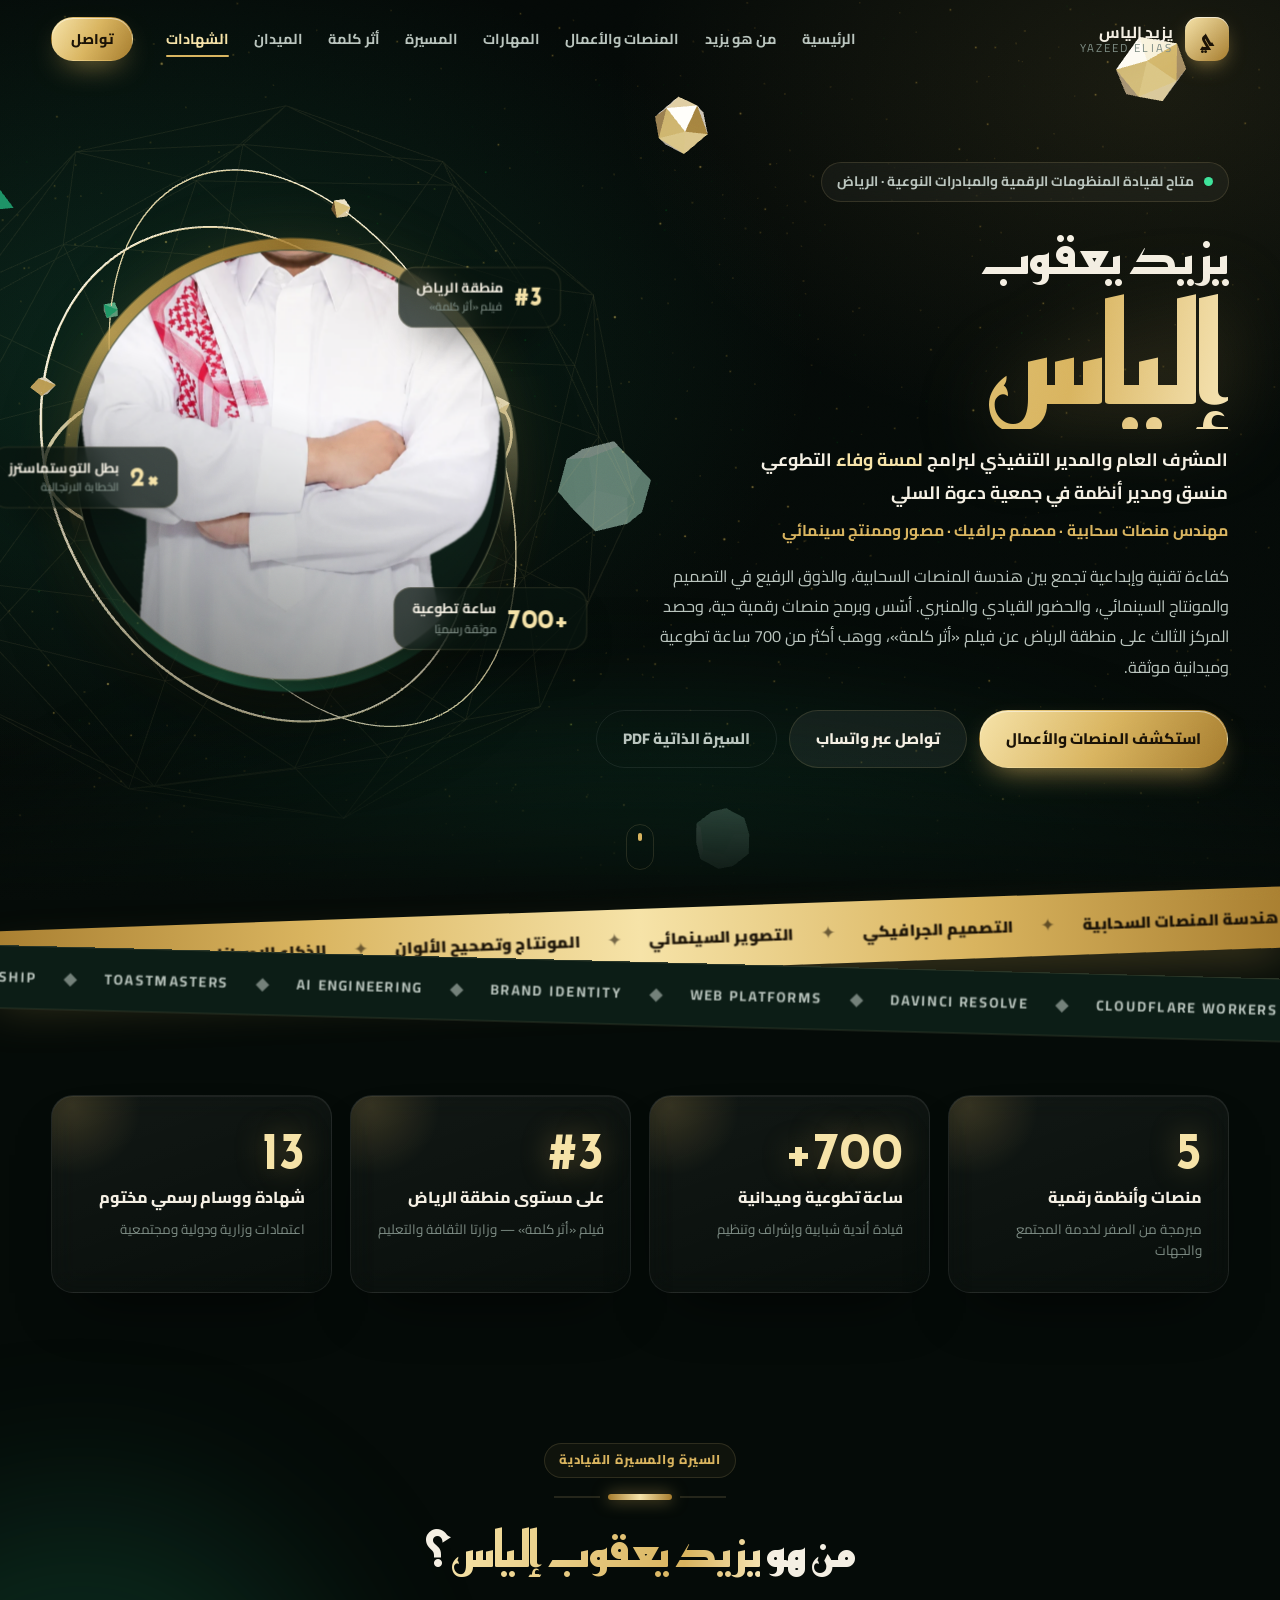
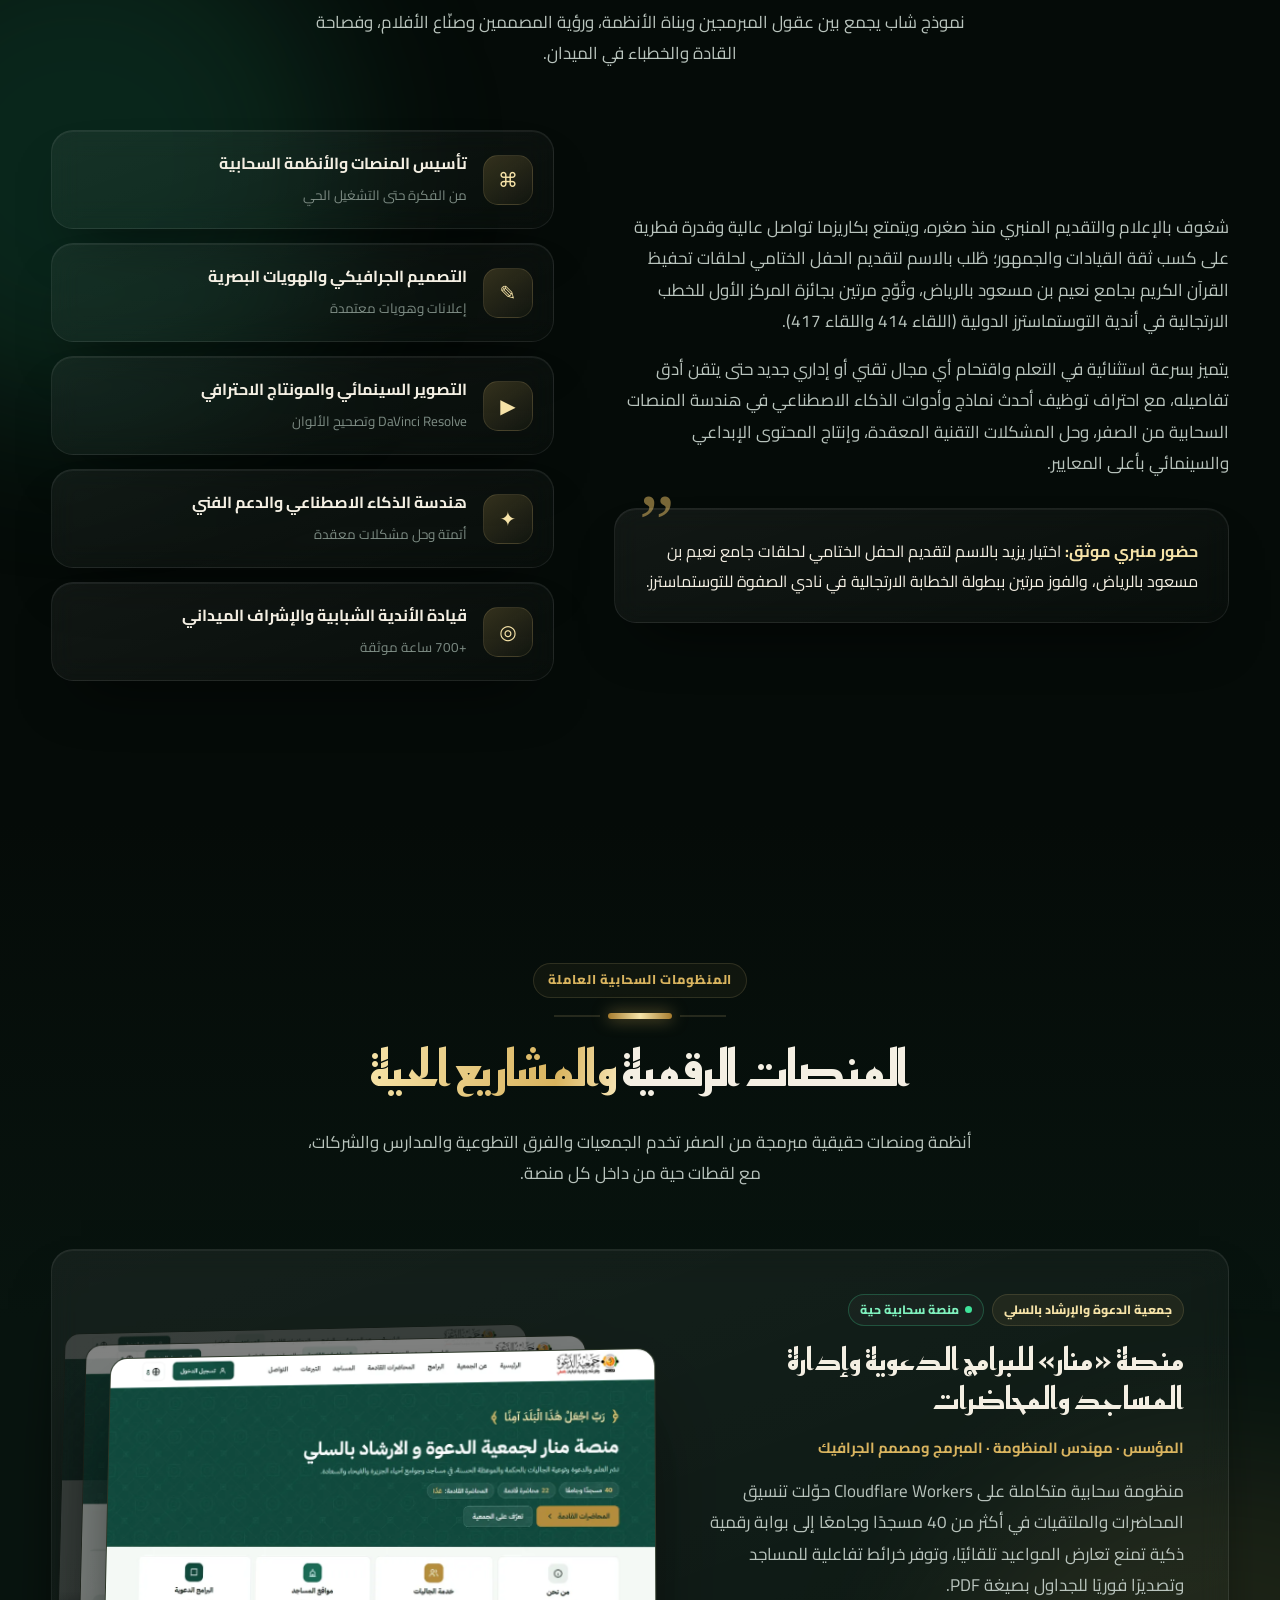
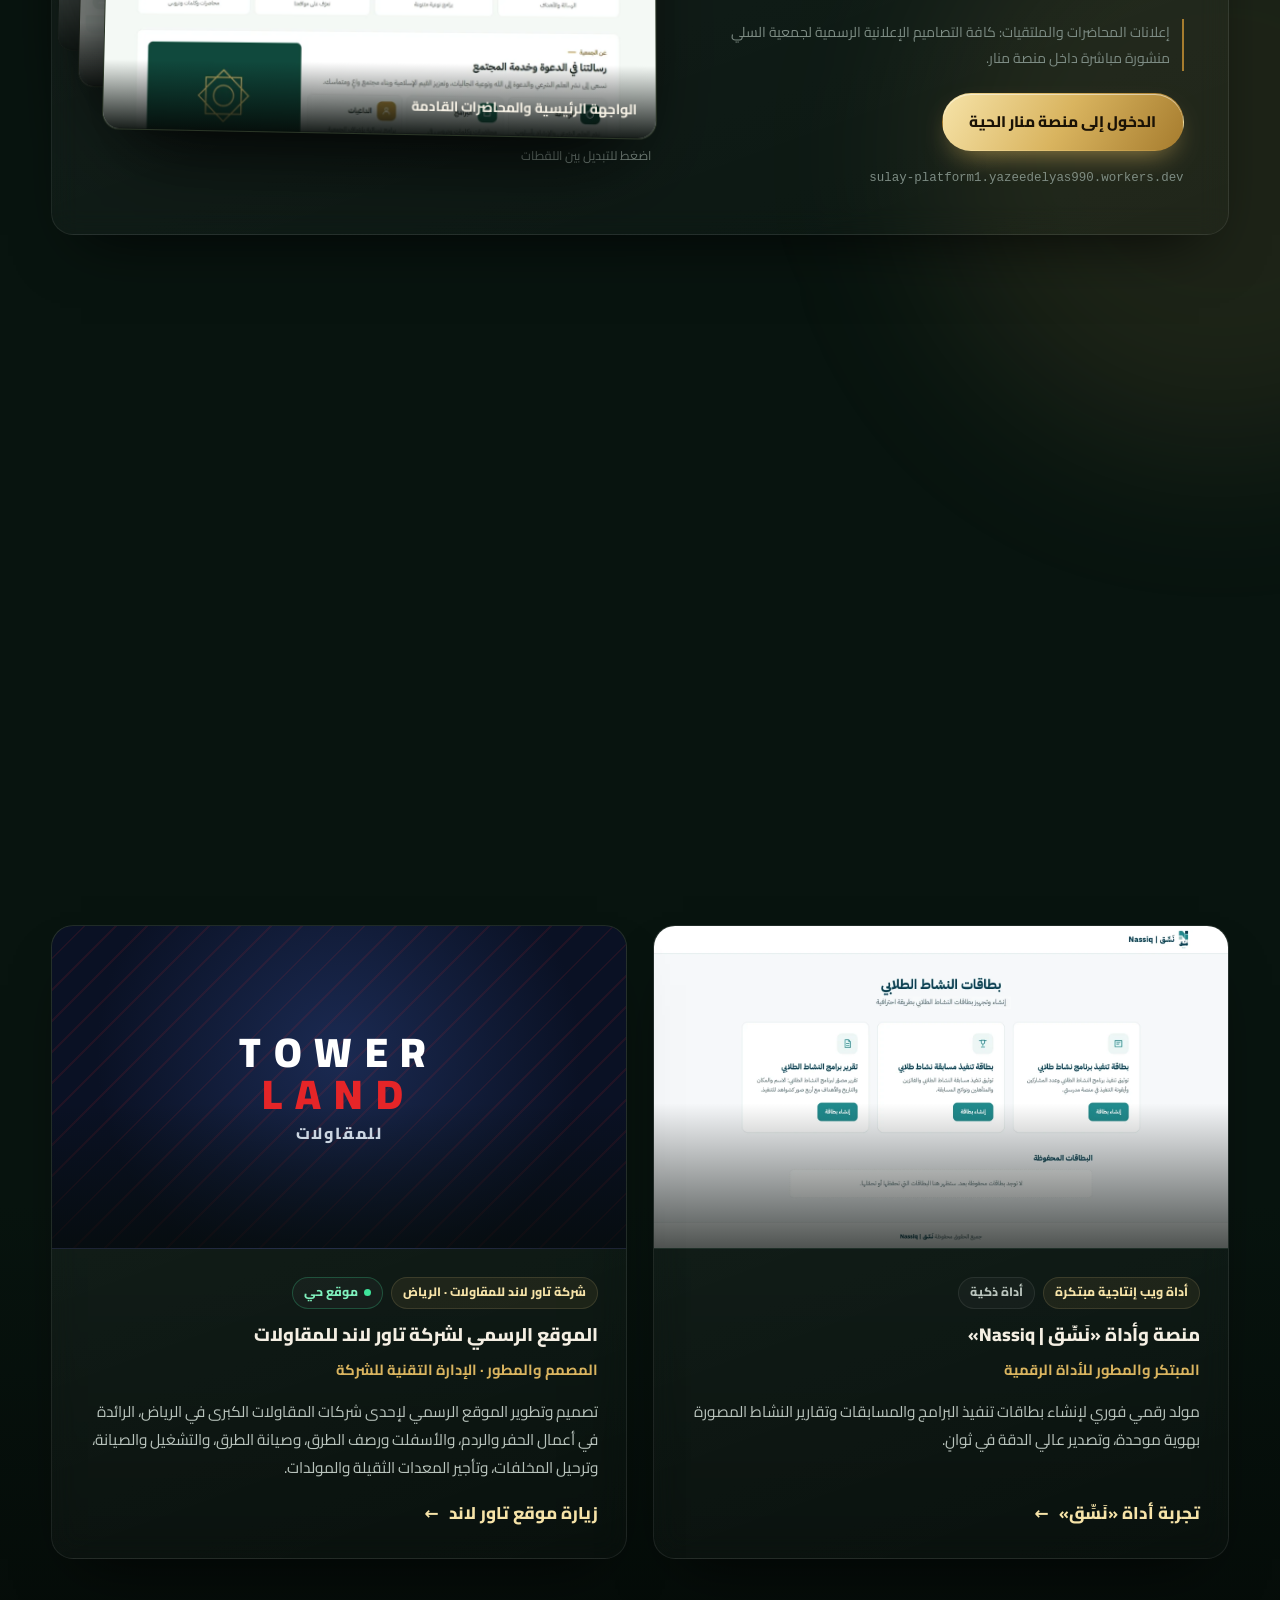
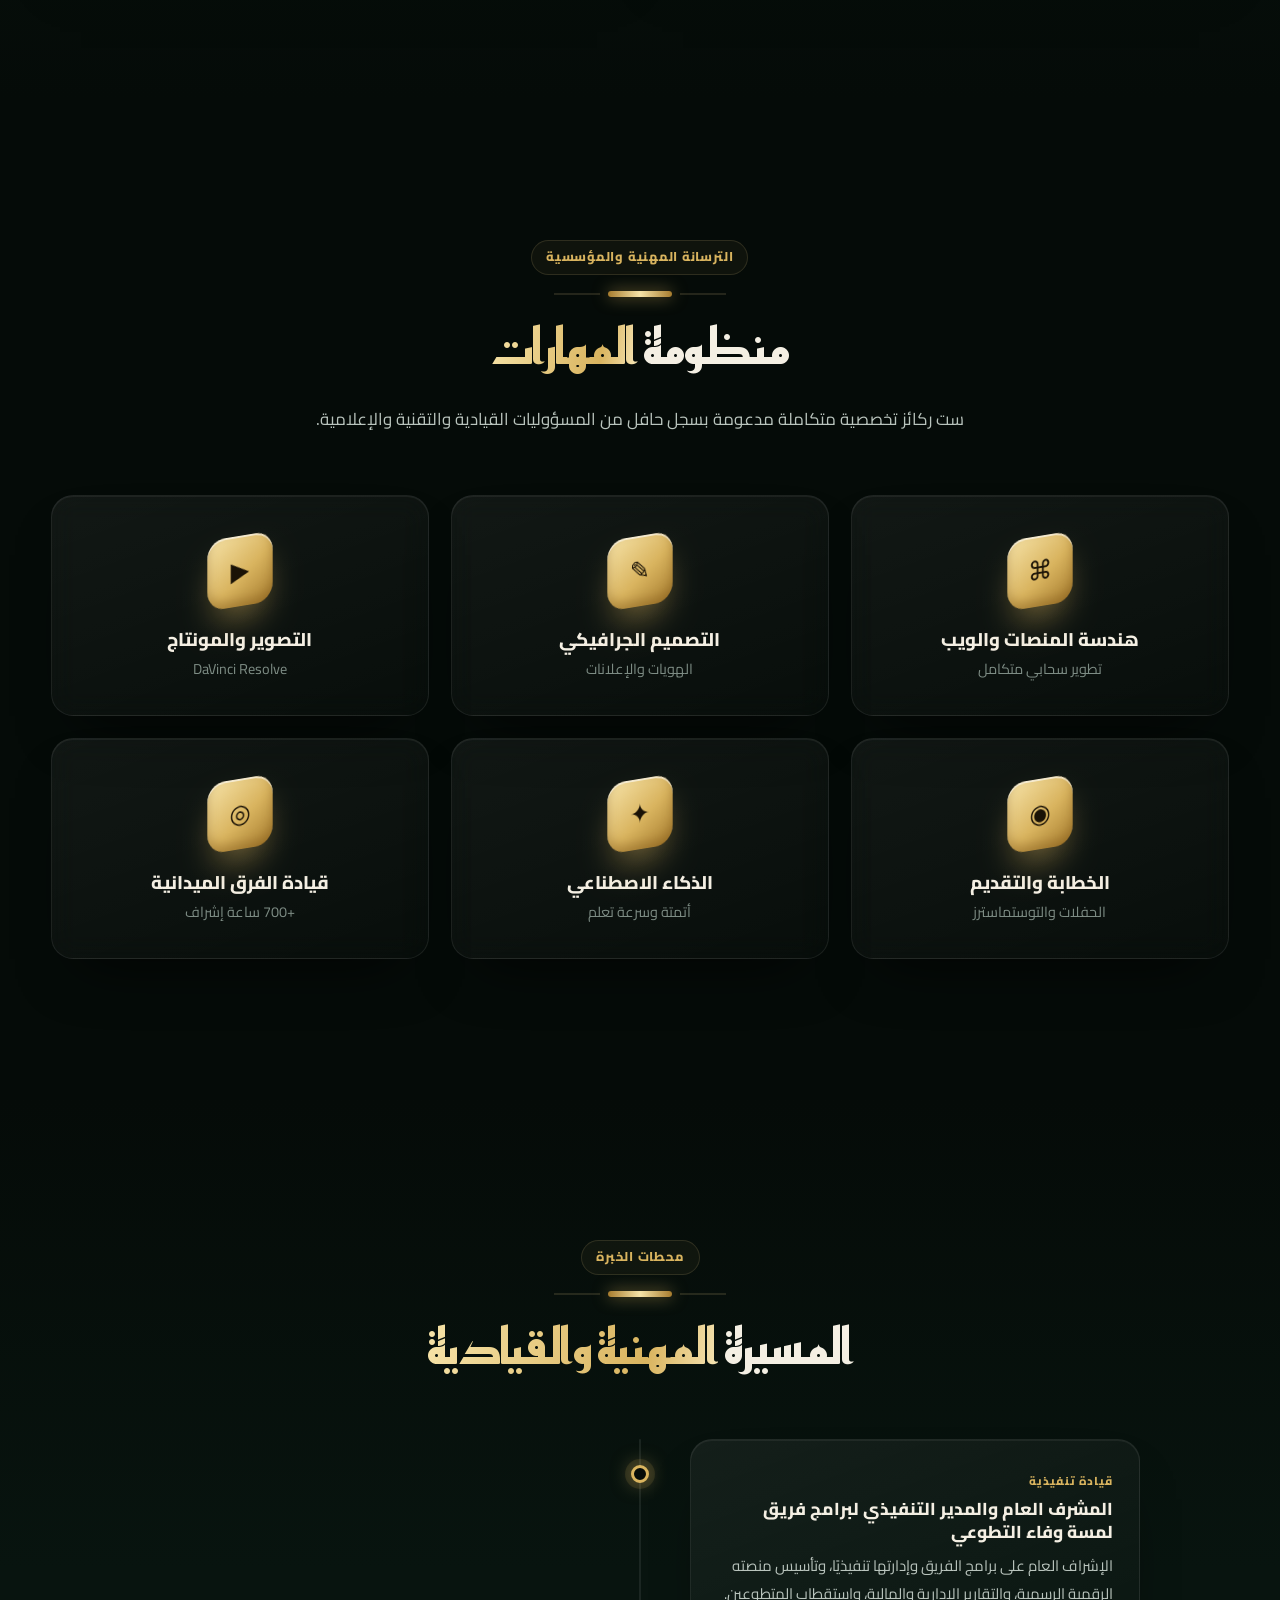
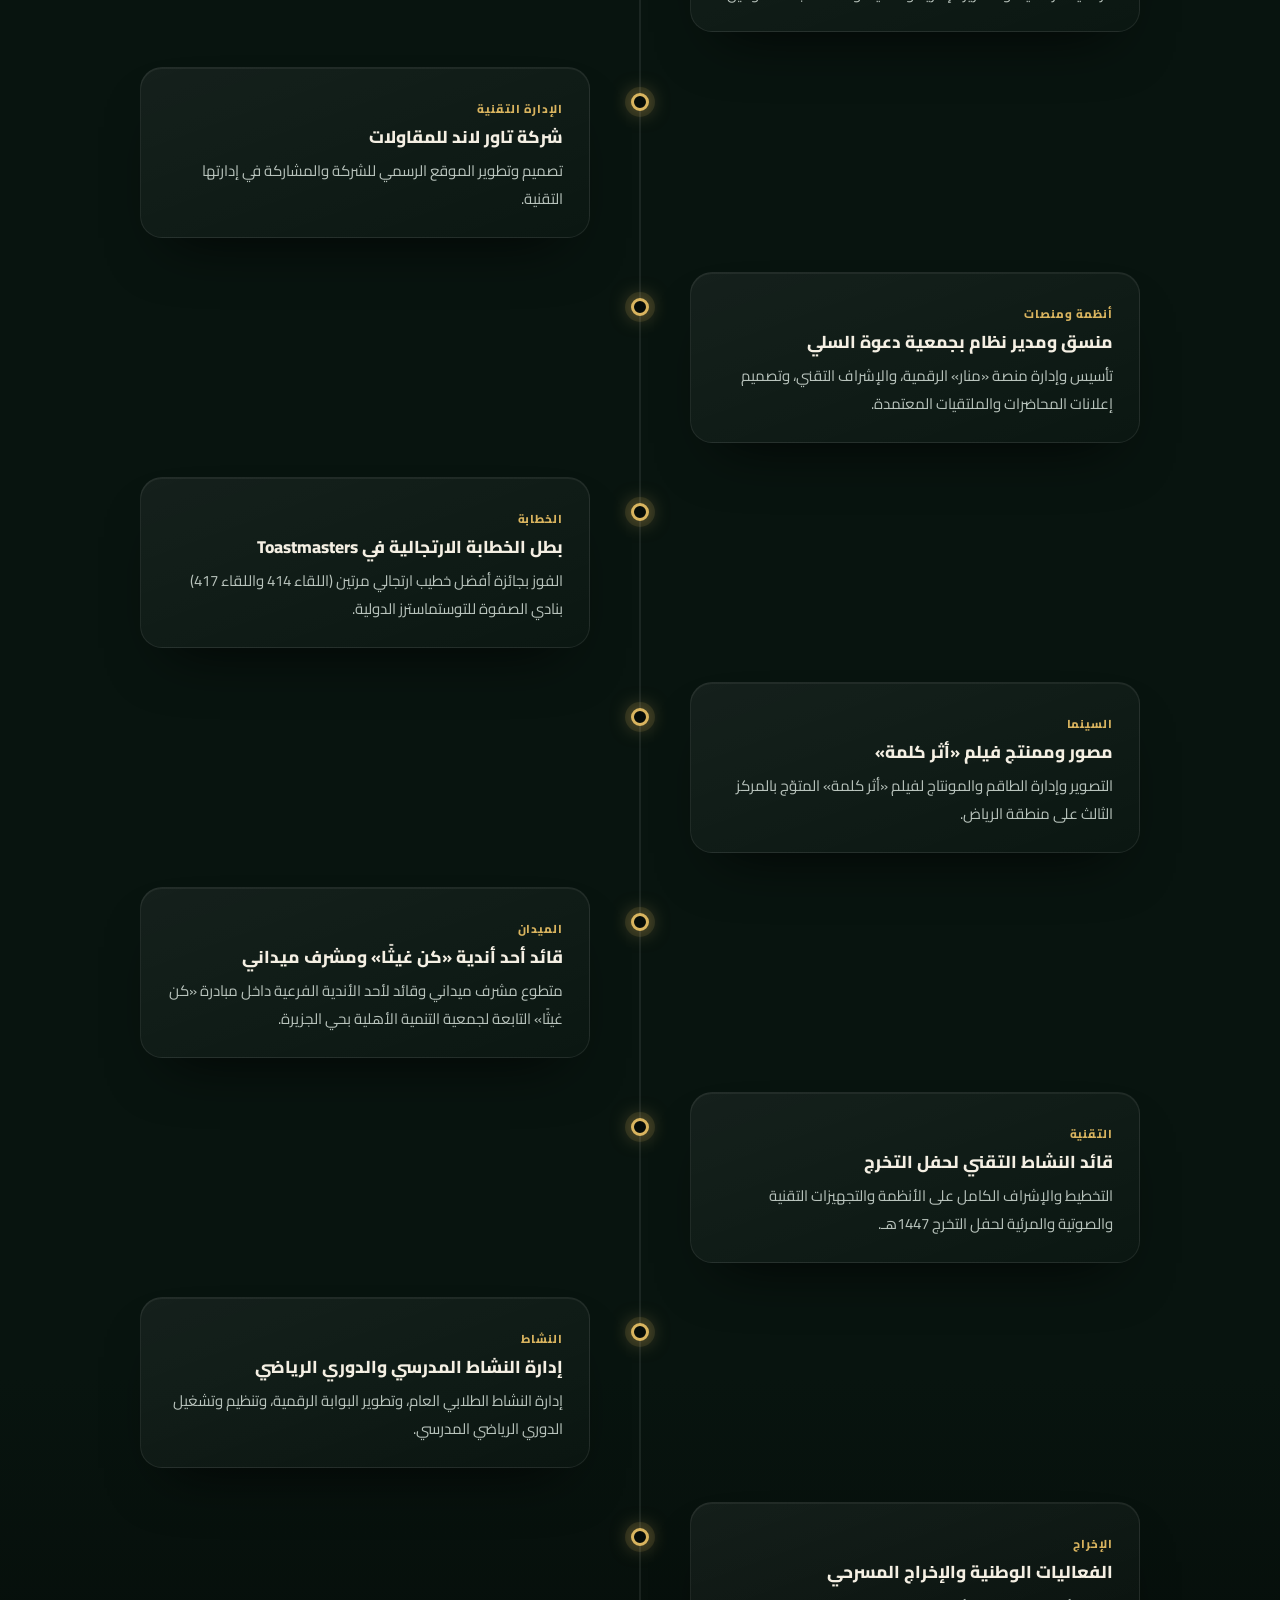
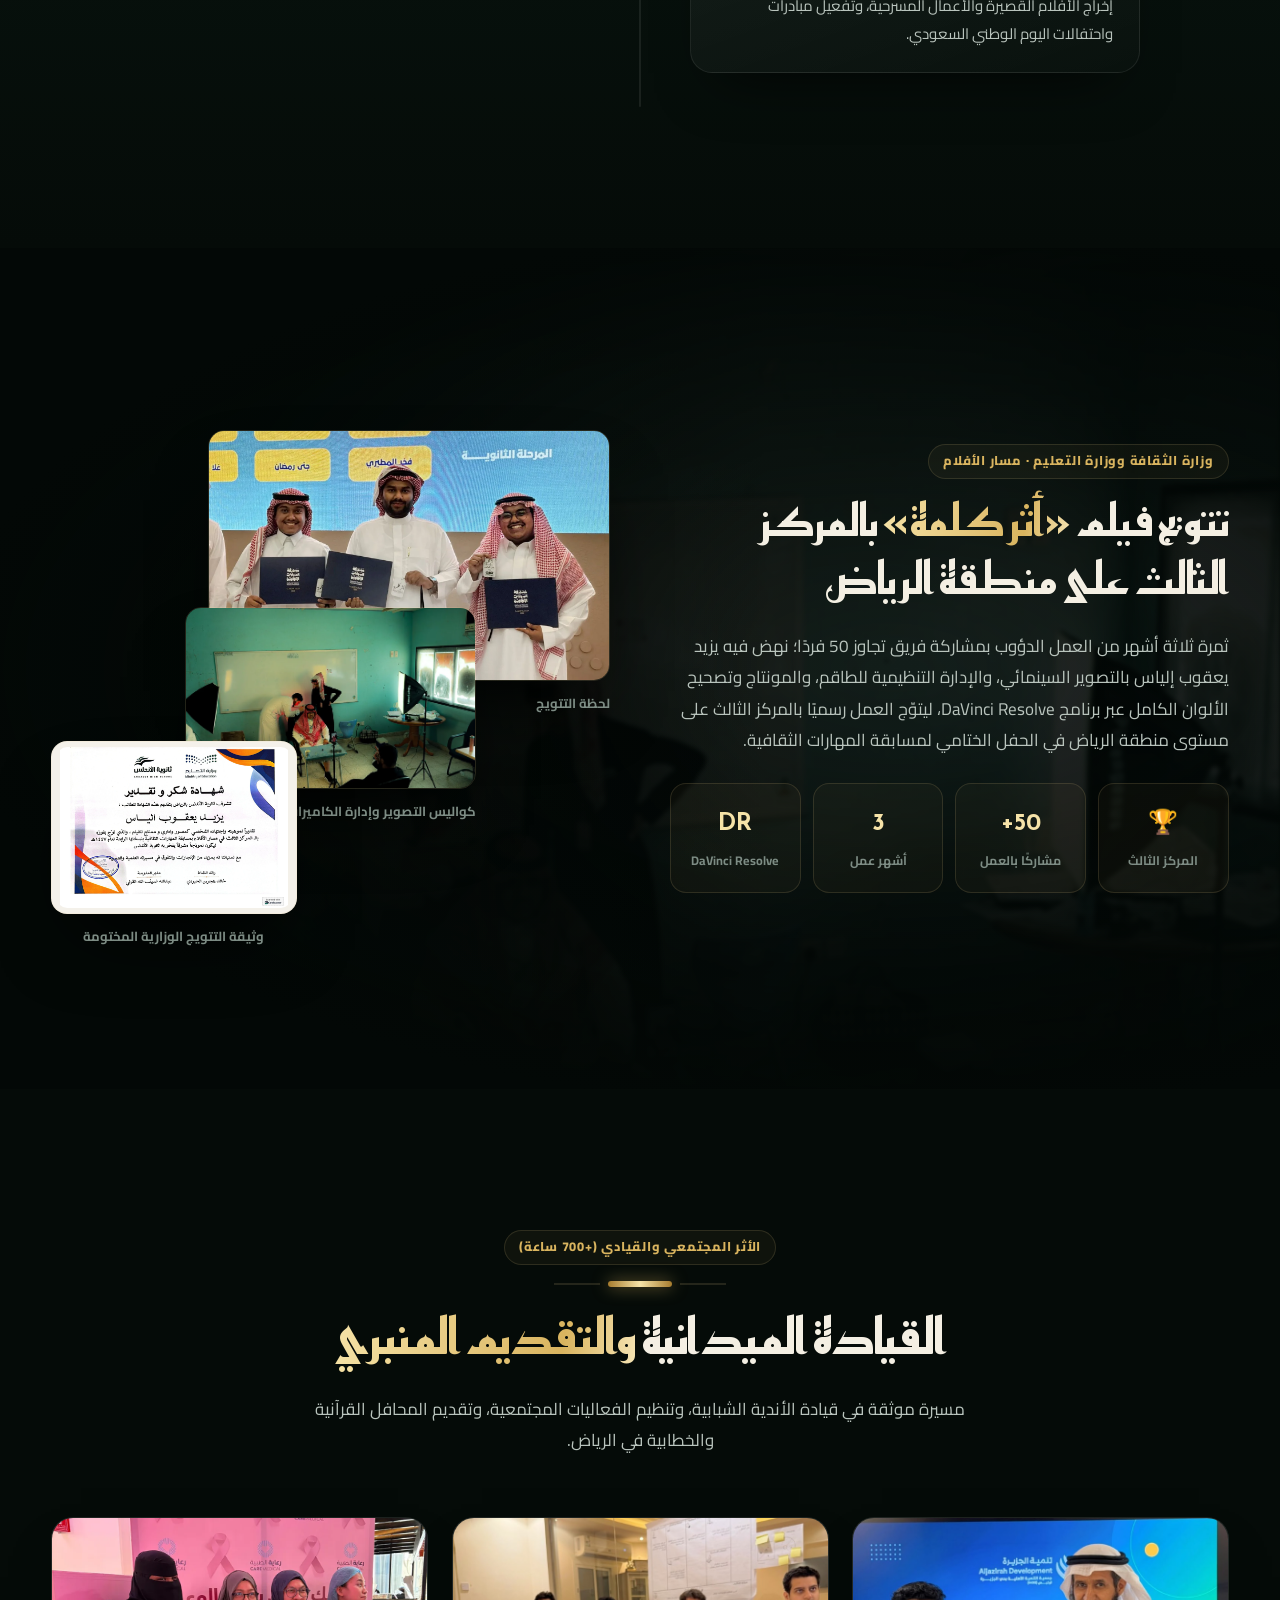
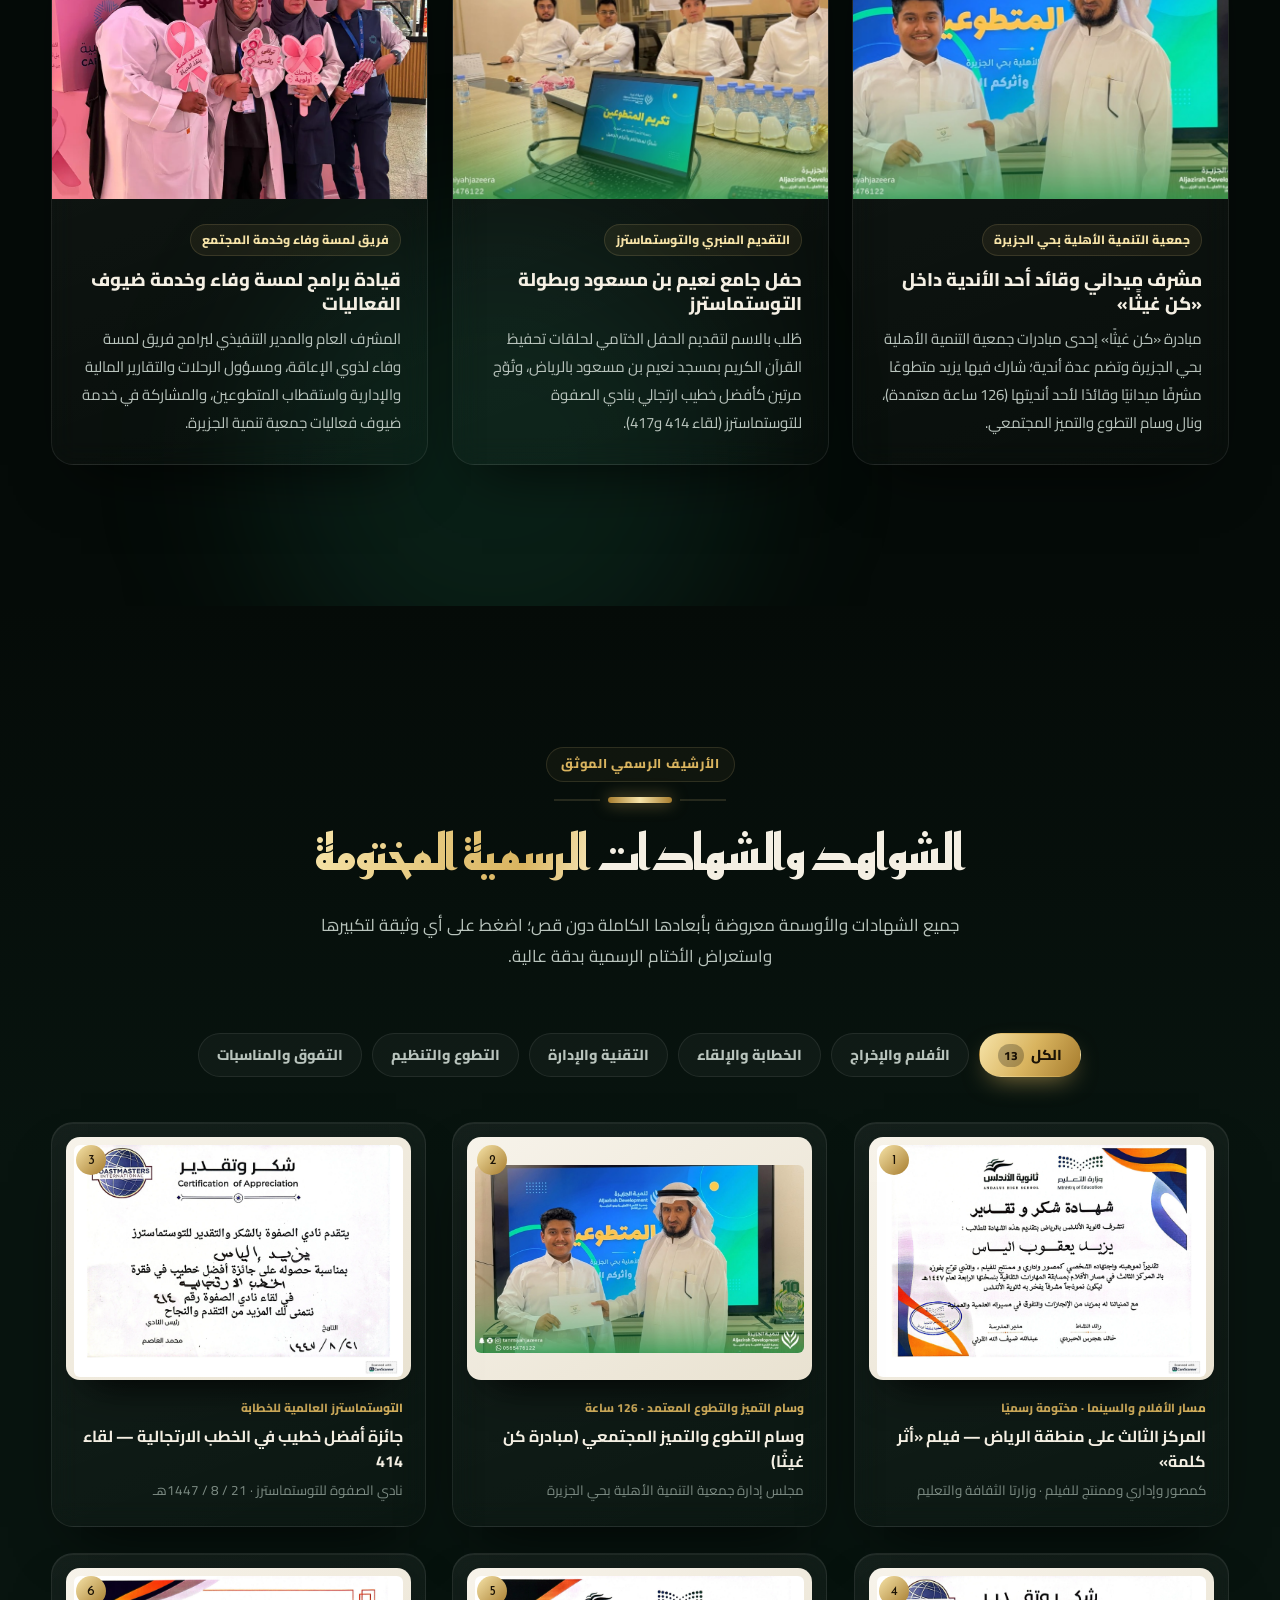
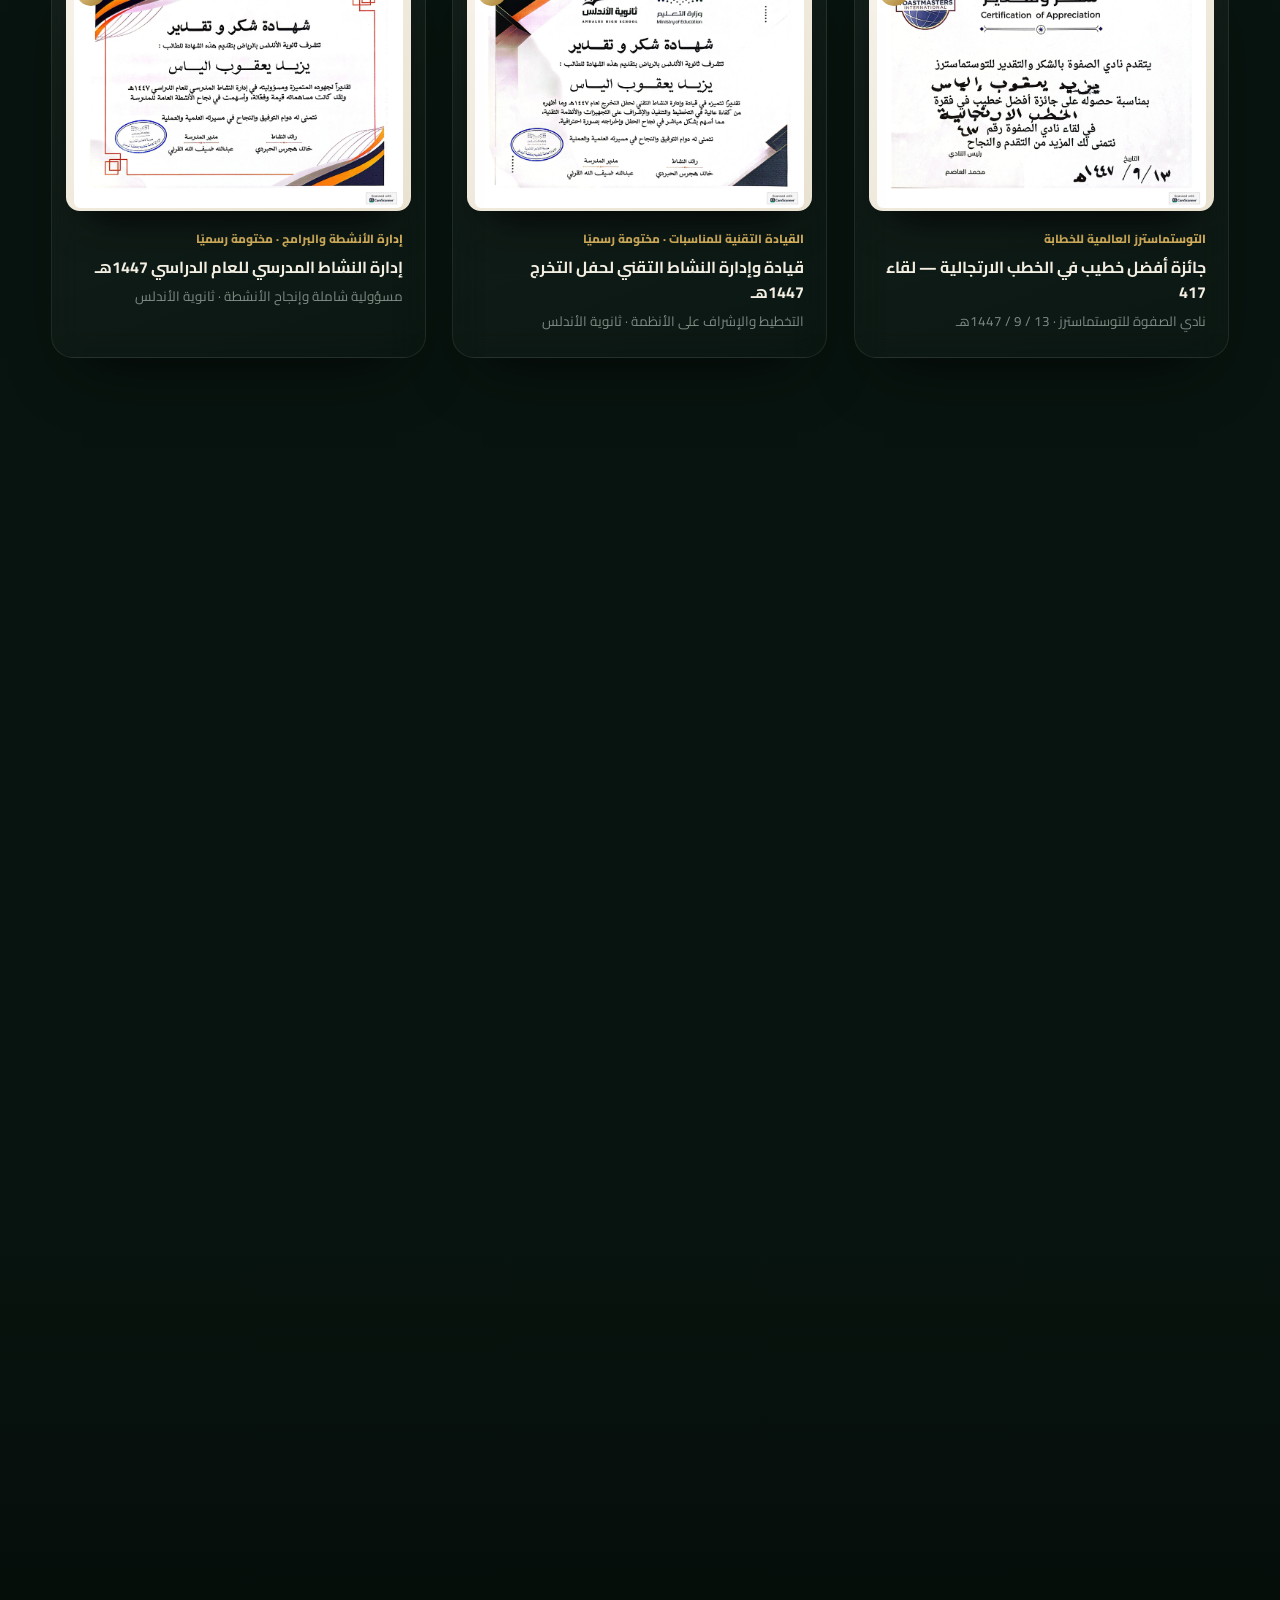
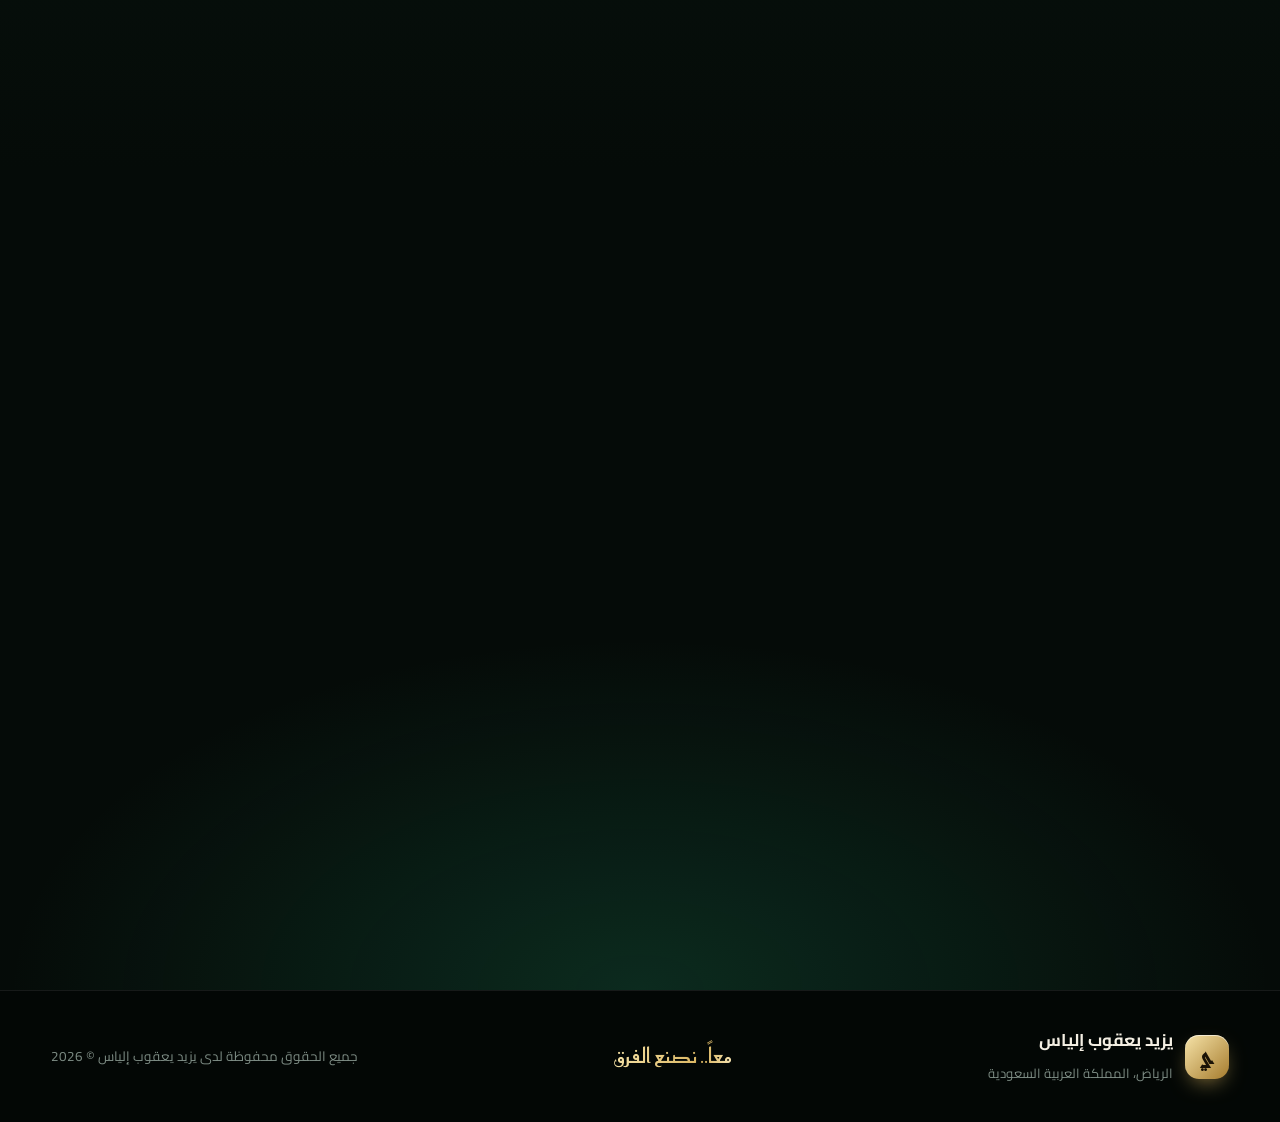
==== portfolio/index.html @ 72993a6f "Add luxury 3D portfolio under /portfolio Co-Authored-By: Claude Opus 5.5 <noreply@anthropic.com> Cla" ====
<!DOCTYPE html>
<html lang="ar" dir="rtl">
<head>
  <meta charset="UTF-8" />
  <meta name="viewport" content="width=device-width, initial-scale=1.0, viewport-fit=cover" />
  <title>يزيد يعقوب إلياس | Yazeed Elias — منصات سحابية · تصميم · سينما · قيادة</title>
  <meta name="description" content="يزيد يعقوب إلياس — مهندس منصات سحابية، مصمم جرافيك، مصور وممنتج سينمائي، والمشرف العام والمدير التنفيذي لبرامج لمسة وفاء التطوعي. الرياض." />
  <meta name="theme-color" content="#050b08" />
  <meta property="og:title" content="يزيد يعقوب إلياس | Yazeed Elias" />
  <meta property="og:description" content="منصات سحابية حية، تصميم، إخراج سينمائي، وأكثر من 700 ساعة قيادة ميدانية." />
  <meta property="og:image" content="assets/img/yazid.webp" />
  <meta property="og:type" content="website" />
  <link rel="icon" href="data:image/svg+xml,%3Csvg xmlns='http://www.w3.org/2000/svg' viewBox='0 0 64 64'%3E%3Cdefs%3E%3ClinearGradient id='g' x1='0' y1='0' x2='1' y2='1'%3E%3Cstop offset='0' stop-color='%23f3dc9a'/%3E%3Cstop offset='1' stop-color='%23a67c2e'/%3E%3C/linearGradient%3E%3C/defs%3E%3Crect width='64' height='64' rx='16' fill='%23071510'/%3E%3Ctext x='32' y='45' font-size='36' text-anchor='middle' fill='url(%23g)' font-family='sans-serif' font-weight='800'%3Eي%3C/text%3E%3C/svg%3E" />
  <link rel="preconnect" href="https://fonts.googleapis.com" />
  <link rel="preconnect" href="https://fonts.gstatic.com" crossorigin />
  <link href="https://fonts.googleapis.com/css2?family=Cairo:wght@400;500;600;700;800;900&family=Reem+Kufi:wght@500;600;700&display=swap" rel="stylesheet" />
  <link rel="preload" as="image" href="assets/img/yazid.webp" />
  <link rel="stylesheet" href="assets/css/style.css" />
  <script type="importmap">{ "imports": { "three": "./assets/vendor/three.module.min.js" } }</script>
</head>
<body>

<div class="progress" aria-hidden="true"><span id="progress-bar"></span></div>
<div class="grain" aria-hidden="true"></div>
<div class="cursor-glow" aria-hidden="true"></div>

<header class="header" id="header">
  <div class="container header-inner">
    <a class="brand" href="#top" aria-label="الرئيسية">
      <span class="brand-mark">ي</span>
      <span class="brand-text"><strong>يزيد إلياس</strong><small>Yazeed Elias</small></span>
    </a>
    <nav class="nav" id="nav" aria-label="التنقل الرئيسي">
      <a href="#top">الرئيسية</a>
      <a href="#about">من هو يزيد</a>
      <a href="#works">المنصات والأعمال</a>
      <a href="#skills">المهارات</a>
      <a href="#journey">المسيرة</a>
      <a href="#film">أثر كلمة</a>
      <a href="#volunteer">الميدان</a>
      <a href="#honors">الشهادات</a>
    </nav>
    <a class="btn btn-gold btn-sm header-cta" href="#contact">تواصل</a>
    <button class="menu-btn" id="menu-btn" aria-label="القائمة" aria-expanded="false" aria-controls="nav"><span></span><span></span></button>
  </div>
</header>

<main id="top">

  <!-- ================= HERO ================= -->
  <section class="hero">
    <canvas id="hero-canvas" aria-hidden="true"></canvas>
    <div class="hero-aurora" aria-hidden="true"></div>
    <div class="container hero-grid">
      <div class="hero-copy">
        <div data-reveal="up" class="status"><span class="pulse"></span>متاح لقيادة المنظومات الرقمية والمبادرات النوعية · الرياض</div>
        <h1 data-reveal="up" data-delay="0.08">
          <span class="h1-small">يزيد يعقوب</span>
          <span class="h1-big gold-text">إلياس</span>
        </h1>
        <p data-reveal="up" data-delay="0.16" class="hero-roles">
          المشرف العام والمدير التنفيذي لبرامج <b>لمسة وفاء</b> التطوعي<br />
          منسق ومدير أنظمة في جمعية دعوة السلي
        </p>
        <p data-reveal="up" data-delay="0.22" class="hero-sub">مهندس منصات سحابية · مصمم جرافيك · مصور وممنتج سينمائي</p>
        <p data-reveal="up" data-delay="0.28" class="hero-bio">كفاءة تقنية وإبداعية تجمع بين هندسة المنصات السحابية، والذوق الرفيع في التصميم والمونتاج السينمائي، والحضور القيادي والمنبري. أسّس وبرمج منصات رقمية حية، وحصد المركز الثالث على منطقة الرياض عن فيلم «أثر كلمة»، ووهب أكثر من 700 ساعة تطوعية وميدانية موثقة.</p>
        <div data-reveal="up" data-delay="0.34" class="hero-actions">
          <a class="btn btn-gold" href="#works">استكشف المنصات والأعمال</a>
          <a class="btn btn-glass" href="https://wa.me/966556749490?text=%D8%A7%D9%84%D8%B3%D9%84%D8%A7%D9%85%20%D8%B9%D9%84%D9%8A%D9%83%D9%85%20%D8%A3%D8%AE%D9%88%D9%8A%20%D9%8A%D8%B2%D9%8A%D8%AF%D8%8C%20%D8%A7%D8%B7%D9%84%D8%B9%D8%AA%20%D8%B9%D9%84%D9%89%20%D9%85%D9%86%D8%B5%D8%AA%D9%83%20%D9%88%D8%AD%D8%A7%D8%A8%20%D8%A3%D8%AA%D9%88%D8%A7%D8%B5%D9%84%20%D9%85%D8%B9%D9%83." target="_blank" rel="noopener">تواصل عبر واتساب</a>
          <a class="btn btn-ghost" href="assets/docs/Yazid-Elyas-CV.pdf" target="_blank" rel="noopener">السيرة الذاتية PDF</a>
        </div>
      </div>

      <div class="hero-visual" data-reveal="zoom" data-delay="0.2">
        <div class="portrait-3d tilt" data-tilt="10">
          <div class="portrait-ring"></div>
          <div class="portrait-frame">
            <img src="assets/img/yazid.webp" alt="يزيد يعقوب إلياس" width="600" height="600" />
          </div>
          <div class="float-badge fb-1 tilt-layer"><span class="fb-num">#3</span><span>منطقة الرياض<br /><small>فيلم «أثر كلمة»</small></span></div>
          <div class="float-badge fb-2 tilt-layer"><span class="fb-num">+700</span><span>ساعة تطوعية<br /><small>موثقة رسميًا</small></span></div>
          <div class="float-badge fb-3 tilt-layer"><span class="fb-num">×2</span><span>بطل التوستماسترز<br /><small>الخطابة الارتجالية</small></span></div>
        </div>
      </div>
    </div>

    <a href="#stats" class="scroll-hint" aria-label="انزل للأسفل"><span></span></a>
  </section>

  <!-- ================= RIBBONS ================= -->
  <div class="ribbons" aria-hidden="true">
    <div class="ribbon ribbon-gold"><div class="ribbon-track ribbon-left">
      <div class="ribbon-set"><span>هندسة المنصات السحابية</span><i>✦</i><span>التصميم الجرافيكي</span><i>✦</i><span>التصوير السينمائي</span><i>✦</i><span>المونتاج وتصحيح الألوان</span><i>✦</i><span>الذكاء الاصطناعي</span><i>✦</i><span>الخطابة والتقديم</span><i>✦</i><span>القيادة الميدانية</span><i>✦</i></div>
      <div class="ribbon-set"><span>هندسة المنصات السحابية</span><i>✦</i><span>التصميم الجرافيكي</span><i>✦</i><span>التصوير السينمائي</span><i>✦</i><span>المونتاج وتصحيح الألوان</span><i>✦</i><span>الذكاء الاصطناعي</span><i>✦</i><span>الخطابة والتقديم</span><i>✦</i><span>القيادة الميدانية</span><i>✦</i></div>
    </div></div>
    <div class="ribbon ribbon-dark"><div class="ribbon-track ribbon-right">
      <div class="ribbon-set"><span>Cloudflare Workers</span><i>◆</i><span>DaVinci Resolve</span><i>◆</i><span>Web Platforms</span><i>◆</i><span>Brand Identity</span><i>◆</i><span>AI Engineering</span><i>◆</i><span>Toastmasters</span><i>◆</i><span>Leadership</span><i>◆</i></div>
      <div class="ribbon-set"><span>Cloudflare Workers</span><i>◆</i><span>DaVinci Resolve</span><i>◆</i><span>Web Platforms</span><i>◆</i><span>Brand Identity</span><i>◆</i><span>AI Engineering</span><i>◆</i><span>Toastmasters</span><i>◆</i><span>Leadership</span><i>◆</i></div>
    </div></div>
  </div>

  <!-- ================= STATS ================= -->
  <section class="stats-section" id="stats">
    <div class="container stats">
      <div class="stat glass tilt" data-reveal="up" data-delay="0"><span class="stat-num" data-count="5">0</span><span class="stat-title">منصات وأنظمة رقمية</span><span class="stat-sub">مبرمجة من الصفر لخدمة المجتمع والجهات</span></div>
      <div class="stat glass tilt" data-reveal="up" data-delay="0.08"><span class="stat-num" data-count="700" data-prefix="+">0</span><span class="stat-title">ساعة تطوعية وميدانية</span><span class="stat-sub">قيادة أندية شبابية وإشراف وتنظيم</span></div>
      <div class="stat glass tilt" data-reveal="up" data-delay="0.16"><span class="stat-num" data-count="3" data-prefix="#">0</span><span class="stat-title">على مستوى منطقة الرياض</span><span class="stat-sub">فيلم «أثر كلمة» — وزارتا الثقافة والتعليم</span></div>
      <div class="stat glass tilt" data-reveal="up" data-delay="0.24"><span class="stat-num" data-count="13">0</span><span class="stat-title">شهادة ووسام رسمي مختوم</span><span class="stat-sub">اعتمادات وزارية ودولية ومجتمعية</span></div>
    </div>
  </section>

  <!-- ================= ABOUT ================= -->
  <section class="section" id="about">
    <div class="orb orb-a" data-parallax="-60" aria-hidden="true"></div>
    <div class="container">
      <div class="head">
        <span class="eyebrow" data-reveal="up">السيرة والمسيرة القيادية</span>
        <div class="divider" data-divider><span></span><span></span><span></span></div>
        <h2 data-reveal="up" data-delay="0.06">من هو <span class="gold-text">يزيد يعقوب إلياس</span>؟</h2>
        <p class="head-sub" data-reveal="up" data-delay="0.12">نموذج شاب يجمع بين عقول المبرمجين وبناة الأنظمة، ورؤية المصممين وصنّاع الأفلام، وفصاحة القادة والخطباء في الميدان.</p>
      </div>

      <div class="about-grid">
        <div class="about-text">
          <h3 data-reveal="right">سرعة قياسية في التعلم، توظيف احترافي للذكاء الاصطناعي، وحضور منبري موثوق</h3>
          <p data-reveal="right" data-delay="0.08">شغوف بالإعلام والتقديم المنبري منذ صغره، ويتمتع بكاريزما تواصل عالية وقدرة فطرية على كسب ثقة القيادات والجمهور؛ طُلب بالاسم لتقديم الحفل الختامي لحلقات تحفيظ القرآن الكريم بجامع نعيم بن مسعود بالرياض، وتُوّج مرتين بجائزة المركز الأول للخطب الارتجالية في أندية التوستماسترز الدولية (اللقاء 414 واللقاء 417).</p>
          <p data-reveal="right" data-delay="0.14">يتميز بسرعة استثنائية في التعلم واقتحام أي مجال تقني أو إداري جديد حتى يتقن أدق تفاصيله، مع احتراف توظيف أحدث نماذج وأدوات الذكاء الاصطناعي في هندسة المنصات السحابية من الصفر، وحل المشكلات التقنية المعقدة، وإنتاج المحتوى الإبداعي والسينمائي بأعلى المعايير.</p>
          <blockquote class="quote glass" data-reveal="right" data-delay="0.2">
            <span class="quote-mark">”</span>
            <strong>حضور منبري موثق:</strong> اختيار يزيد بالاسم لتقديم الحفل الختامي لحلقات جامع نعيم بن مسعود بالرياض، والفوز مرتين ببطولة الخطابة الارتجالية في نادي الصفوة للتوستماسترز.
          </blockquote>
        </div>
        <div class="caps">
          <div class="cap glass tilt" data-reveal="left" data-delay="0"><span class="cap-ico">⌘</span><div><strong>تأسيس المنصات والأنظمة السحابية</strong><small>من الفكرة حتى التشغيل الحي</small></div></div>
          <div class="cap glass tilt" data-reveal="left" data-delay="0.07"><span class="cap-ico">✎</span><div><strong>التصميم الجرافيكي والهويات البصرية</strong><small>إعلانات وهويات معتمدة</small></div></div>
          <div class="cap glass tilt" data-reveal="left" data-delay="0.14"><span class="cap-ico">▶</span><div><strong>التصوير السينمائي والمونتاج الاحترافي</strong><small>DaVinci Resolve وتصحيح الألوان</small></div></div>
          <div class="cap glass tilt" data-reveal="left" data-delay="0.21"><span class="cap-ico">✦</span><div><strong>هندسة الذكاء الاصطناعي والدعم الفني</strong><small>أتمتة وحل مشكلات معقدة</small></div></div>
          <div class="cap glass tilt" data-reveal="left" data-delay="0.28"><span class="cap-ico">◎</span><div><strong>قيادة الأندية الشبابية والإشراف الميداني</strong><small>+700 ساعة موثقة</small></div></div>
        </div>
      </div>
    </div>
  </section>

  <!-- ================= WORKS ================= -->
  <section class="section section-deep" id="works">
    <div class="orb orb-b" data-parallax="80" aria-hidden="true"></div>
    <div class="container">
      <div class="head">
        <span class="eyebrow" data-reveal="up">المنظومات السحابية العاملة</span>
        <div class="divider" data-divider><span></span><span></span><span></span></div>
        <h2 data-reveal="up" data-delay="0.06">المنصات الرقمية <span class="gold-text">والمشاريع الحية</span></h2>
        <p class="head-sub" data-reveal="up" data-delay="0.12">أنظمة ومنصات حقيقية مبرمجة من الصفر تخدم الجمعيات والفرق التطوعية والمدارس والشركات، مع لقطات حية من داخل كل منصة.</p>
      </div>

      <!-- Flagship -->
      <article class="flagship glass" data-reveal="up">
        <div class="flag-info">
          <div class="chips"><span class="chip chip-gold">جمعية الدعوة والإرشاد بالسلي</span><span class="chip chip-live"><i></i>منصة سحابية حية</span></div>
          <h3>منصة «منار» للبرامج الدعوية وإدارة المساجد والمحاضرات</h3>
          <p class="role">المؤسس · مهندس المنظومة · المبرمج ومصمم الجرافيك</p>
          <p>منظومة سحابية متكاملة على Cloudflare Workers حوّلت تنسيق المحاضرات والملتقيات في أكثر من 40 مسجدًا وجامعًا إلى بوابة رقمية ذكية تمنع تعارض المواعيد تلقائيًا، وتوفر خرائط تفاعلية للمساجد وتصديرًا فوريًا للجداول بصيغة PDF.</p>
          <p class="note">إعلانات المحاضرات والملتقيات: كافة التصاميم الإعلانية الرسمية لجمعية السلي منشورة مباشرة داخل منصة منار.</p>
          <div class="flag-actions">
            <a class="btn btn-gold" href="https://sulay-platform1.yazeedelyas990.workers.dev/" target="_blank" rel="noopener">الدخول إلى منصة منار الحية</a>
            <span class="domain">sulay-platform1.yazeedelyas990.workers.dev</span>
          </div>
        </div>
        <div class="stack" id="manar-stack">
          <figure class="stack-card is-front"><img src="assets/img/work/manar-home.webp" alt="منصة منار — الواجهة الرئيسية" loading="lazy" /><figcaption>الواجهة الرئيسية والمحاضرات القادمة</figcaption></figure>
          <figure class="stack-card is-mid"><img src="assets/img/work/manar-lectures.webp" alt="منصة منار — المحاضرات والملتقيات" loading="lazy" /><figcaption>جدول المحاضرات والملتقيات والإعلانات</figcaption></figure>
          <figure class="stack-card is-back"><img src="assets/img/work/manar-masajid.webp" alt="منصة منار — دليل المساجد" loading="lazy" /><figcaption>دليل 40 مسجدًا والخرائط التفاعلية</figcaption></figure>
          <div class="stack-hint">اضغط للتبديل بين اللقطات</div>
        </div>
      </article>

      <div class="works-grid">
        <article class="work glass tilt" data-reveal="up" data-delay="0">
          <div class="work-media"><img src="assets/img/work/lamsa-platform.webp" alt="منصة فريق لمسة وفاء التطوعي" loading="lazy" /></div>
          <div class="work-body">
            <div class="chips"><span class="chip chip-gold">فريق لمسة وفاء التطوعي</span><span class="chip">منصة مجتمعية</span></div>
            <h3>منصة فريق «لمسة وفاء» التطوعي</h3>
            <p class="role">المشرف العام والمدير التنفيذي للبرامج · مؤسس المنصة والمستشار التقني</p>
            <p>تأسيس المنصة الرقمية الرسمية للفريق، والإشراف العام على برامجه وإدارتها تنفيذيًا، مع إعداد التقارير الإدارية والمالية، واستقطاب المتطوعين لخدمة ذوي الإعاقة والمجتمع.</p>
            <a class="arrow-link" href="https://sulayksa.github.io/Lamsat-wafa/index.html" target="_blank" rel="noopener">تصفح منصة لمسة وفاء <span>←</span></a>
          </div>
        </article>

        <article class="work glass tilt" data-reveal="up" data-delay="0.08">
          <div class="work-media"><img src="assets/img/work/andalus-activities-platform.webp" alt="بوابة الأنشطة والأندية الطلابية" loading="lazy" /></div>
          <div class="work-body">
            <div class="chips"><span class="chip chip-gold">ثانوية الأندلس بالرياض</span><span class="chip">بوابة تعليمية</span></div>
            <h3>بوابة الأنشطة والأندية الطلابية</h3>
            <p class="role">المصمم والمطور · مسؤول النشاط الرقمي بالمدرسة</p>
            <p>بوابة تفاعلية تجمع الأندية الطلابية (التقنية، الرياضة، الثقافة، التطوع) وتتيح انضمام الطلاب بضغطة زر مع توثيق البرامج والمبادرات المدرسية.</p>
            <a class="arrow-link" href="https://al-andalus-school.github.io/-andalus-activities/" target="_blank" rel="noopener">تصفح بوابة الأنشطة <span>←</span></a>
          </div>
        </article>

        <article class="work glass tilt" data-reveal="up" data-delay="0.16">
          <div class="work-media"><img src="assets/img/work/nasseq-platform.webp" alt="أداة نَسِّق" loading="lazy" /></div>
          <div class="work-body">
            <div class="chips"><span class="chip chip-gold">أداة ويب إنتاجية مبتكرة</span><span class="chip">أداة ذكية</span></div>
            <h3>منصة وأداة «نَسِّق | Nassiq»</h3>
            <p class="role">المبتكر والمطور للأداة الرقمية</p>
            <p>مولد رقمي فوري لإنشاء بطاقات تنفيذ البرامج والمسابقات وتقارير النشاط المصورة بهوية موحدة، وتصدير عالي الدقة في ثوانٍ.</p>
            <a class="arrow-link" href="https://al-andalus-school.github.io/-andalus-card/" target="_blank" rel="noopener">تجربة أداة «نَسِّق» <span>←</span></a>
          </div>
        </article>

        <article class="work work-tower glass tilt" data-reveal="up" data-delay="0.24">
          <div class="work-media tower-media">
            <div class="tower-logo"><span>TOWER</span><b>LAND</b><small>للمقاولات</small></div>
          </div>
          <div class="work-body">
            <div class="chips"><span class="chip chip-gold">شركة تاور لاند للمقاولات · الرياض</span><span class="chip chip-live"><i></i>موقع حي</span></div>
            <h3>الموقع الرسمي لشركة تاور لاند للمقاولات</h3>
            <p class="role">المصمم والمطور · الإدارة التقنية للشركة</p>
            <p>تصميم وتطوير الموقع الرسمي لإحدى شركات المقاولات الكبرى في الرياض، الرائدة في أعمال الحفر والردم، والأسفلت ورصف الطرق، وصيانة الطرق، والتشغيل والصيانة، وترحيل المخلفات، وتأجير المعدات الثقيلة والمولدات.</p>
            <a class="arrow-link" href="https://tower-land-website.vercel.app/" target="_blank" rel="noopener">زيارة موقع تاور لاند <span>←</span></a>
          </div>
        </article>
      </div>
    </div>
  </section>

  <!-- ================= SKILLS ================= -->
  <section class="section" id="skills">
    <div class="container">
      <div class="head">
        <span class="eyebrow" data-reveal="up">الترسانة المهنية والمؤسسية</span>
        <div class="divider" data-divider><span></span><span></span><span></span></div>
        <h2 data-reveal="up" data-delay="0.06">منظومة <span class="gold-text">المهارات</span></h2>
        <p class="head-sub" data-reveal="up" data-delay="0.12">ست ركائز تخصصية متكاملة مدعومة بسجل حافل من المسؤوليات القيادية والتقنية والإعلامية.</p>
      </div>
      <div class="skills">
        <div class="skill glass tilt" data-reveal="zoom" data-delay="0"><div class="skill-cube"><span>⌘</span></div><h3>هندسة المنصات والويب</h3><p>تطوير سحابي متكامل</p></div>
        <div class="skill glass tilt" data-reveal="zoom" data-delay="0.06"><div class="skill-cube"><span>✎</span></div><h3>التصميم الجرافيكي</h3><p>الهويات والإعلانات</p></div>
        <div class="skill glass tilt" data-reveal="zoom" data-delay="0.12"><div class="skill-cube"><span>▶</span></div><h3>التصوير والمونتاج</h3><p>DaVinci Resolve</p></div>
        <div class="skill glass tilt" data-reveal="zoom" data-delay="0.18"><div class="skill-cube"><span>◉</span></div><h3>الخطابة والتقديم</h3><p>الحفلات والتوستماسترز</p></div>
        <div class="skill glass tilt" data-reveal="zoom" data-delay="0.24"><div class="skill-cube"><span>✦</span></div><h3>الذكاء الاصطناعي</h3><p>أتمتة وسرعة تعلم</p></div>
        <div class="skill glass tilt" data-reveal="zoom" data-delay="0.30"><div class="skill-cube"><span>◎</span></div><h3>قيادة الفرق الميدانية</h3><p>+700 ساعة إشراف</p></div>
      </div>
    </div>
  </section>

  <!-- ================= JOURNEY ================= -->
  <section class="section section-deep" id="journey">
    <div class="container">
      <div class="head">
        <span class="eyebrow" data-reveal="up">محطات الخبرة</span>
        <div class="divider" data-divider><span></span><span></span><span></span></div>
        <h2 data-reveal="up" data-delay="0.06">المسيرة <span class="gold-text">المهنية والقيادية</span></h2>
      </div>
      <div class="timeline">
        <div class="tl-line"><span id="tl-fill"></span></div>
        <div class="tl-item" data-reveal="right"><div class="tl-dot"></div><div class="tl-card glass"><span class="tl-tag">قيادة تنفيذية</span><h3>المشرف العام والمدير التنفيذي لبرامج فريق لمسة وفاء التطوعي</h3><p>الإشراف العام على برامج الفريق وإدارتها تنفيذيًا، وتأسيس منصته الرقمية الرسمية، والتقارير الإدارية والمالية، واستقطاب المتطوعين.</p></div></div>
        <div class="tl-item" data-reveal="left"><div class="tl-dot"></div><div class="tl-card glass"><span class="tl-tag">الإدارة التقنية</span><h3>شركة تاور لاند للمقاولات</h3><p>تصميم وتطوير الموقع الرسمي للشركة والمشاركة في إدارتها التقنية.</p></div></div>
        <div class="tl-item" data-reveal="right"><div class="tl-dot"></div><div class="tl-card glass"><span class="tl-tag">أنظمة ومنصات</span><h3>منسق ومدير نظام بجمعية دعوة السلي</h3><p>تأسيس وإدارة منصة «منار» الرقمية، والإشراف التقني، وتصميم إعلانات المحاضرات والملتقيات المعتمدة.</p></div></div>
        <div class="tl-item" data-reveal="left"><div class="tl-dot"></div><div class="tl-card glass"><span class="tl-tag">الخطابة</span><h3>بطل الخطابة الارتجالية في Toastmasters</h3><p>الفوز بجائزة أفضل خطيب ارتجالي مرتين (اللقاء 414 واللقاء 417) بنادي الصفوة للتوستماسترز الدولية.</p></div></div>
        <div class="tl-item" data-reveal="right"><div class="tl-dot"></div><div class="tl-card glass"><span class="tl-tag">السينما</span><h3>مصور وممنتج فيلم «أثر كلمة»</h3><p>التصوير وإدارة الطاقم والمونتاج لفيلم «أثر كلمة» المتوّج بالمركز الثالث على منطقة الرياض.</p></div></div>
        <div class="tl-item" data-reveal="left"><div class="tl-dot"></div><div class="tl-card glass"><span class="tl-tag">الميدان</span><h3>قائد أحد أندية «كن غيثًا» ومشرف ميداني</h3><p>متطوع مشرف ميداني وقائد لأحد الأندية الفرعية داخل مبادرة «كن غيثًا» التابعة لجمعية التنمية الأهلية بحي الجزيرة.</p></div></div>
        <div class="tl-item" data-reveal="right"><div class="tl-dot"></div><div class="tl-card glass"><span class="tl-tag">التقنية</span><h3>قائد النشاط التقني لحفل التخرج</h3><p>التخطيط والإشراف الكامل على الأنظمة والتجهيزات التقنية والصوتية والمرئية لحفل التخرج 1447هـ.</p></div></div>
        <div class="tl-item" data-reveal="left"><div class="tl-dot"></div><div class="tl-card glass"><span class="tl-tag">النشاط</span><h3>إدارة النشاط المدرسي والدوري الرياضي</h3><p>إدارة النشاط الطلابي العام، وتطوير البوابة الرقمية، وتنظيم وتشغيل الدوري الرياضي المدرسي.</p></div></div>
        <div class="tl-item" data-reveal="right"><div class="tl-dot"></div><div class="tl-card glass"><span class="tl-tag">الإخراج</span><h3>الفعاليات الوطنية والإخراج المسرحي</h3><p>إخراج الأفلام القصيرة والأعمال المسرحية، وتفعيل مبادرات واحتفالات اليوم الوطني السعودي.</p></div></div>
      </div>
    </div>
  </section>

  <!-- ================= FILM ================= -->
  <section class="section film" id="film">
    <div class="film-bg" data-parallax="-90" aria-hidden="true" style="background-image:url('assets/img/work/film-bts1.webp')"></div>
    <div class="container film-grid">
      <div class="film-copy">
        <span class="eyebrow" data-reveal="up">وزارة الثقافة ووزارة التعليم · مسار الأفلام</span>
        <h2 data-reveal="up" data-delay="0.06">تتويج فيلم <span class="gold-text">«أثر كلمة»</span> بالمركز الثالث على منطقة الرياض</h2>
        <p data-reveal="up" data-delay="0.12">ثمرة ثلاثة أشهر من العمل الدؤوب بمشاركة فريق تجاوز 50 فردًا؛ نهض فيه يزيد يعقوب إلياس بالتصوير السينمائي، والإدارة التنظيمية للطاقم، والمونتاج وتصحيح الألوان الكامل عبر برنامج DaVinci Resolve، ليتوّج العمل رسميًا بالمركز الثالث على مستوى منطقة الرياض في الحفل الختامي لمسابقة المهارات الثقافية.</p>
        <div class="film-facts" data-reveal="up" data-delay="0.18">
          <div><b>🏆</b><span>المركز الثالث</span></div>
          <div><b>50+</b><span>مشاركًا بالعمل</span></div>
          <div><b>3</b><span>أشهر عمل</span></div>
          <div><b>DR</b><span>DaVinci Resolve</span></div>
        </div>
      </div>
      <div class="film-frames">
        <figure class="frame frame-a tilt" data-reveal="left" data-parallax="-30"><img src="assets/img/work/film-award.webp" alt="تتويج فيلم أثر كلمة بالمركز الثالث" loading="lazy" /><figcaption>لحظة التتويج</figcaption></figure>
        <figure class="frame frame-b tilt" data-reveal="left" data-delay="0.1" data-parallax="40"><img src="assets/img/work/film-bts1.webp" alt="كواليس تصوير فيلم أثر كلمة" loading="lazy" /><figcaption>كواليس التصوير وإدارة الكاميرات</figcaption></figure>
        <button class="frame frame-c tilt cert-open" data-reveal="left" data-delay="0.2" data-full="assets/img/cert/cert-film-athar.webp" data-title="وثيقة التتويج الوزارية المختومة"><img src="assets/img/cert/cert-film-athar.webp" alt="شهادة المركز الثالث مسابقة المهارات الثقافية" loading="lazy" /><figcaption>وثيقة التتويج الوزارية المختومة</figcaption></button>
      </div>
    </div>
  </section>

  <!-- ================= VOLUNTEER ================= -->
  <section class="section" id="volunteer">
    <div class="orb orb-c" data-parallax="-70" aria-hidden="true"></div>
    <div class="container">
      <div class="head">
        <span class="eyebrow" data-reveal="up">الأثر المجتمعي والقيادي (+700 ساعة)</span>
        <div class="divider" data-divider><span></span><span></span><span></span></div>
        <h2 data-reveal="up" data-delay="0.06">القيادة الميدانية <span class="gold-text">والتقديم المنبري</span></h2>
        <p class="head-sub" data-reveal="up" data-delay="0.12">مسيرة موثقة في قيادة الأندية الشبابية، وتنظيم الفعاليات المجتمعية، وتقديم المحافل القرآنية والخطابية في الرياض.</p>
      </div>
      <div class="vol-grid">
        <article class="vol glass tilt" data-reveal="up" data-delay="0">
          <button class="vol-media cert-open" data-full="assets/img/work/jz-honor.jpg" data-title="وسام التطوع والتميز المجتمعي"><img src="assets/img/work/jz-honor.jpg" alt="وسام التطوع والتميز المجتمعي" loading="lazy" /></button>
          <div class="vol-body"><span class="chip chip-gold">جمعية التنمية الأهلية بحي الجزيرة</span><h3>مشرف ميداني وقائد أحد الأندية داخل «كن غيثًا»</h3><p>مبادرة «كن غيثًا» إحدى مبادرات جمعية التنمية الأهلية بحي الجزيرة وتضم عدة أندية؛ شارك فيها يزيد متطوعًا مشرفًا ميدانيًا وقائدًا لأحد أنديتها (126 ساعة معتمدة)، ونال وسام التطوع والتميز المجتمعي.</p></div>
        </article>
        <article class="vol glass tilt" data-reveal="up" data-delay="0.08">
          <button class="vol-media cert-open" data-full="assets/img/work/jz-meeting.jpg" data-title="حفل جامع نعيم بن مسعود"><img src="assets/img/work/jz-meeting.jpg" alt="حفل جامع نعيم بن مسعود" loading="lazy" /></button>
          <div class="vol-body"><span class="chip chip-gold">التقديم المنبري والتوستماسترز</span><h3>حفل جامع نعيم بن مسعود وبطولة التوستماسترز</h3><p>طُلب بالاسم لتقديم الحفل الختامي لحلقات تحفيظ القرآن الكريم بمسجد نعيم بن مسعود بالرياض، وتُوّج مرتين كأفضل خطيب ارتجالي بنادي الصفوة للتوستماسترز (لقاء 414 و417).</p></div>
        </article>
        <article class="vol glass tilt" data-reveal="up" data-delay="0.16">
          <button class="vol-media cert-open" data-full="assets/img/work/lamsa-staff.webp" data-title="فريق لمسة وفاء"><img src="assets/img/work/lamsa-staff.webp" alt="فريق لمسة وفاء" loading="lazy" /></button>
          <div class="vol-body"><span class="chip chip-gold">فريق لمسة وفاء وخدمة المجتمع</span><h3>قيادة برامج لمسة وفاء وخدمة ضيوف الفعاليات</h3><p>المشرف العام والمدير التنفيذي لبرامج فريق لمسة وفاء لذوي الإعاقة، ومسؤول الرحلات والتقارير المالية والإدارية واستقطاب المتطوعين، والمشاركة في خدمة ضيوف فعاليات جمعية تنمية الجزيرة.</p></div>
        </article>
      </div>
    </div>
  </section>

  <!-- ================= HONORS ================= -->
  <section class="section section-deep" id="honors">
    <div class="container">
      <div class="head">
        <span class="eyebrow" data-reveal="up">الأرشيف الرسمي الموثق</span>
        <div class="divider" data-divider><span></span><span></span><span></span></div>
        <h2 data-reveal="up" data-delay="0.06">الشواهد والشهادات <span class="gold-text">الرسمية المختومة</span></h2>
        <p class="head-sub" data-reveal="up" data-delay="0.12">جميع الشهادات والأوسمة معروضة بأبعادها الكاملة دون قص؛ اضغط على أي وثيقة لتكبيرها واستعراض الأختام الرسمية بدقة عالية.</p>
      </div>

      <div class="filters" data-reveal="up" role="group" aria-label="تصفية الشهادات">
        <button class="filter is-active" data-filter="all">الكل <i>13</i></button>
        <button class="filter" data-filter="film">الأفلام والإخراج</button>
        <button class="filter" data-filter="speech">الخطابة والإلقاء</button>
        <button class="filter" data-filter="tech">التقنية والإدارة</button>
        <button class="filter" data-filter="service">التطوع والتنظيم</button>
        <button class="filter" data-filter="excellence">التفوق والمناسبات</button>
      </div>

      <div class="certs" id="certs"></div>
    </div>
  </section>

  <!-- ================= CONTACT ================= -->
  <section class="section contact" id="contact">
    <canvas id="contact-canvas" aria-hidden="true"></canvas>
    <div class="container contact-inner">
      <span class="eyebrow" data-reveal="up">قنوات التواصل المباشرة</span>
      <h2 data-reveal="up" data-delay="0.06">لديك مشروع تقني، منصة رقمية، <span class="gold-text">أو مبادرة نوعية؟</span></h2>
      <p class="head-sub" data-reveal="up" data-delay="0.12">تواصل مباشرة عبر الواتساب أو الاتصال الهاتفي أو البريد الرسمي، أو حمّل النسخة الرسمية من السيرة الذاتية.</p>
      <div class="contact-cards">
        <a class="ccard glass tilt" data-reveal="up" data-delay="0" href="https://wa.me/966556749490" target="_blank" rel="noopener"><span class="ccard-ico">✆</span><small>واتساب</small><strong dir="ltr">+966 55 674 9490</strong></a>
        <a class="ccard glass tilt" data-reveal="up" data-delay="0.08" href="tel:+966556749490"><span class="ccard-ico">☏</span><small>اتصال هاتفي</small><strong dir="ltr">055 674 9490</strong></a>
        <a class="ccard glass tilt" data-reveal="up" data-delay="0.16" href="mailto:yazidelyas@icloud.com"><span class="ccard-ico">✉</span><small>البريد الإلكتروني</small><strong dir="ltr">yazidelyas@icloud.com</strong></a>
      </div>
      <a class="btn btn-gold btn-lg" data-reveal="zoom" data-delay="0.2" href="assets/docs/Yazid-Elyas-CV.pdf" target="_blank" rel="noopener">تحميل السيرة الذاتية الرسمية (PDF)</a>
    </div>
  </section>
</main>

<footer class="footer">
  <div class="container footer-inner">
    <div class="footer-brand"><span class="brand-mark">ي</span><div><strong>يزيد يعقوب إلياس</strong><small>الرياض، المملكة العربية السعودية</small></div></div>
    <div class="footer-motto gold-text">معاً.. نصنع الفرق</div>
    <div class="footer-copy">جميع الحقوق محفوظة لدى يزيد يعقوب إلياس © 2026</div>
  </div>
</footer>

<dialog class="lightbox" id="lightbox">
  <button class="lb-close" aria-label="إغلاق">×</button>
  <button class="lb-nav lb-prev" aria-label="السابق">‹</button>
  <button class="lb-nav lb-next" aria-label="التالي">›</button>
  <figure><img id="lb-img" src="" alt="" /><figcaption id="lb-cap"></figcaption></figure>
</dialog>

<script src="assets/js/main.js" defer></script>
<script type="module" src="assets/js/scene.js"></script>
</body>
</html>
---- portfolio/assets/css/style.css ----
/* ==================================================================
   Yazeed Elias — Luxury 3D Portfolio
   Palette: deep emerald night + champagne gold
   Motion system mirrors Tower Land: 0.68s cubic-bezier(.16,1,.3,1)
   ================================================================== */

:root {
  --bg: #050b08;
  --bg-2: #08140f;
  --bg-3: #0c1d16;
  --ink: #f4efe3;
  --ink-2: #b9c4bd;
  --ink-3: #7d8c84;
  --line: rgba(232, 205, 140, .14);
  --line-2: rgba(255, 255, 255, .08);
  --gold-1: #f6e3a8;
  --gold-2: #d9b45f;
  --gold-3: #a67c2e;
  --emerald: #1f8a62;
  --emerald-2: #0f5c3f;
  --glass: rgba(255, 255, 255, .035);
  --glass-2: rgba(255, 255, 255, .06);
  --radius: 22px;
  --ease: cubic-bezier(.16, 1, .3, 1);
  --container: 1220px;
  --head-font: 'Reem Kufi', 'Cairo', sans-serif;
}

*, *::before, *::after { box-sizing: border-box; }
html { scroll-behavior: smooth; scroll-padding-top: 90px; -webkit-text-size-adjust: 100%; }
body {
  margin: 0;
  background: var(--bg);
  color: var(--ink);
  font-family: 'Cairo', system-ui, sans-serif;
  font-size: 17px;
  line-height: 1.85;
  -webkit-font-smoothing: antialiased;
  overflow-x: hidden;
}
img { display: block; max-width: 100%; height: auto; }
a { color: inherit; text-decoration: none; }
button { font: inherit; color: inherit; }
h1, h2, h3 { margin: 0 0 .5em; line-height: 1.3; font-weight: 700; }
h2 { font-family: var(--head-font); font-size: clamp(1.9rem, 4vw, 3.1rem); letter-spacing: -.01em; }
h3 { font-size: 1.15rem; font-weight: 800; }
p { margin: 0 0 1em; color: var(--ink-2); }
::selection { background: var(--gold-2); color: #1a1206; }
:focus-visible { outline: 2px solid var(--gold-2); outline-offset: 4px; border-radius: 8px; }
::-webkit-scrollbar { width: 8px; }
::-webkit-scrollbar-track { background: var(--bg); }
::-webkit-scrollbar-thumb { background: linear-gradient(var(--gold-2), var(--gold-3)); border-radius: 8px; }

.container { width: min(var(--container), 92%); margin-inline: auto; position: relative; z-index: 2; }

.gold-text {
  background: linear-gradient(100deg, var(--gold-1) 0%, var(--gold-2) 35%, #fff4cf 50%, var(--gold-2) 65%, var(--gold-3) 100%);
  background-size: 220% 100%;
  -webkit-background-clip: text; background-clip: text;
  color: transparent;
  animation: shimmer 7s linear infinite;
}
@keyframes shimmer { to { background-position: -220% 0; } }

/* ---------- Ambient layers ---------- */
.progress { position: fixed; inset: 0 0 auto 0; height: 3px; z-index: 100; pointer-events: none; }
.progress span {
  display: block; height: 100%;
  background: linear-gradient(to left, var(--gold-1), var(--gold-2), var(--emerald));
  transform: scale3d(0, 1, 1); transform-origin: right; will-change: transform;
  box-shadow: 0 0 12px rgba(217, 180, 95, .7);
}
.grain {
  position: fixed; inset: 0; z-index: 90; pointer-events: none; opacity: .05; mix-blend-mode: overlay;
  background-image: url("data:image/svg+xml,%3Csvg xmlns='http://www.w3.org/2000/svg' width='160' height='160'%3E%3Cfilter id='n'%3E%3CfeTurbulence type='fractalNoise' baseFrequency='.9' numOctaves='3' stitchTiles='stitch'/%3E%3C/filter%3E%3Crect width='100%25' height='100%25' filter='url(%23n)'/%3E%3C/svg%3E");
}
.cursor-glow {
  position: fixed; top: 0; left: 0; width: 520px; height: 520px; margin: -260px 0 0 -260px;
  border-radius: 50%; pointer-events: none; z-index: 1;
  background: radial-gradient(circle, rgba(217, 180, 95, .09), transparent 62%);
  transform: translate3d(-999px, -999px, 0); will-change: transform;
}
@media (hover: none) { .cursor-glow { display: none; } }

/* ---------- Buttons ---------- */
.btn {
  position: relative; display: inline-flex; align-items: center; justify-content: center; gap: 8px;
  padding: .9em 1.7em; border-radius: 999px; font-weight: 800; font-size: .96rem;
  border: 1px solid transparent; cursor: pointer; overflow: hidden; isolation: isolate;
  transition: transform .5s var(--ease), box-shadow .5s var(--ease), background .3s, border-color .3s;
}
.btn:hover { transform: translateY(-3px); }
.btn-sm { padding: .6em 1.3em; font-size: .88rem; }
.btn-lg { padding: 1.05em 2.2em; font-size: 1.02rem; }
.btn-gold {
  color: #1a1206;
  background: linear-gradient(120deg, var(--gold-1), var(--gold-2) 50%, var(--gold-3));
  box-shadow: 0 12px 30px -12px rgba(217, 180, 95, .75), inset 0 1px 0 rgba(255, 255, 255, .5);
}
.btn-gold::after {
  content: ""; position: absolute; inset: 0; z-index: -1;
  background: linear-gradient(100deg, transparent 30%, rgba(255, 255, 255, .65) 50%, transparent 70%);
  transform: translateX(120%); transition: transform .9s var(--ease);
}
.btn-gold:hover::after { transform: translateX(-120%); }
.btn-gold:hover { box-shadow: 0 18px 40px -12px rgba(217, 180, 95, .9); }
.btn-glass { background: var(--glass-2); border-color: var(--line); backdrop-filter: blur(10px); }
.btn-glass:hover { border-color: var(--gold-2); background: rgba(217, 180, 95, .08); }
.btn-ghost { border-color: var(--line-2); color: var(--ink-2); }
.btn-ghost:hover { color: var(--ink); border-color: var(--line); }

/* ---------- Glass surface ---------- */
.glass {
  position: relative;
  background: linear-gradient(160deg, rgba(255, 255, 255, .055), rgba(255, 255, 255, .015));
  border: 1px solid var(--line-2);
  border-radius: var(--radius);
  backdrop-filter: blur(14px); -webkit-backdrop-filter: blur(14px);
  box-shadow: 0 30px 60px -30px rgba(0, 0, 0, .8), inset 0 1px 0 rgba(255, 255, 255, .06);
}
.glass::before {
  content: ""; position: absolute; inset: -1px; border-radius: inherit; padding: 1px; pointer-events: none;
  background: conic-gradient(from var(--angle, 0deg), transparent 0 70%, var(--gold-2) 80%, transparent 90%);
  -webkit-mask: linear-gradient(#000 0 0) content-box, linear-gradient(#000 0 0);
  -webkit-mask-composite: xor; mask-composite: exclude;
  opacity: 0; transition: opacity .5s var(--ease);
}
.glass:hover::before { opacity: 1; animation: spin-border 4s linear infinite; }
@property --angle { syntax: '<angle>'; inherits: false; initial-value: 0deg; }
@keyframes spin-border { to { --angle: 360deg; } }

/* ---------- 3D tilt ---------- */
.tilt { transform-style: preserve-3d; will-change: transform; transition: transform .6s var(--ease); }
.tilt.is-tilting { transition: transform .12s linear; }
.tilt .shine {
  position: absolute; inset: 0; border-radius: inherit; pointer-events: none; z-index: 3;
  background: radial-gradient(circle at var(--mx, 50%) var(--my, 50%), rgba(255, 240, 200, .14), transparent 45%);
  opacity: 0; transition: opacity .4s;
}
.tilt:hover .shine { opacity: 1; }

/* ---------- Reveal system (Tower Land parity) ---------- */
[data-reveal] {
  opacity: 0;
  transition-property: opacity, transform;
  transition-duration: 0s;
  transition-timing-function: var(--ease);
  will-change: opacity, transform;
  backface-visibility: hidden;
}
[data-reveal="up"]    { transform: translate3d(0, 40px, 0); }
[data-reveal="down"]  { transform: translate3d(0, -40px, 0); }
[data-reveal="right"] { transform: translate3d(40px, 0, 0); }
[data-reveal="left"]  { transform: translate3d(-40px, 0, 0); }
[data-reveal="zoom"]  { transform: translate3d(0, 28px, 0) scale3d(.93, .93, 1); }
[data-reveal].is-in {
  opacity: 1; transform: translate3d(0, 0, 0) scale3d(1, 1, 1);
  transition-duration: .68s;
}
/* tilt elements keep their own transform after reveal */
.tilt[data-reveal].is-in { transition-property: opacity, transform; }

.divider { display: flex; align-items: center; justify-content: center; gap: 8px; margin: 2px 0 18px; }
.divider span { display: block; transform: scale3d(0, 1, 1); }
.divider span:nth-child(1) { width: 46px; height: 2px; background: var(--line); transform-origin: left; }
.divider span:nth-child(2) { width: 64px; height: 6px; border-radius: 6px; background: linear-gradient(90deg, var(--gold-3), var(--gold-1), var(--gold-3)); box-shadow: 0 0 16px rgba(217, 180, 95, .6); }
.divider span:nth-child(3) { width: 46px; height: 2px; background: var(--line); transform-origin: right; }
.divider.is-in span { transform: scale3d(1, 1, 1); }
.divider.is-in span:nth-child(1), .divider.is-in span:nth-child(3) { transition: transform .65s var(--ease) .14s; }
.divider.is-in span:nth-child(2) { transition: transform .65s var(--ease) .08s; }

@media (prefers-reduced-motion: reduce) {
  [data-reveal], .divider span { opacity: 1 !important; transform: none !important; transition: none !important; }
  .gold-text, .ribbon-track, .portrait-ring, .float-badge { animation: none !important; }
  html { scroll-behavior: auto; }
}

/* ---------- Header ---------- */
.header {
  position: fixed; inset: 0 0 auto 0; z-index: 80;
  transition: background .5s var(--ease), border-color .5s, backdrop-filter .5s, transform .5s var(--ease);
  border-bottom: 1px solid transparent;
}
.header.is-scrolled { background: rgba(5, 11, 8, .72); backdrop-filter: blur(18px) saturate(140%); border-color: var(--line-2); }
.header.is-hidden { transform: translate3d(0, -100%, 0); }
.header-inner { display: flex; align-items: center; gap: 22px; height: 78px; }
.brand { display: flex; align-items: center; gap: 12px; }
.brand-mark {
  width: 44px; height: 44px; border-radius: 14px; display: grid; place-items: center;
  font-family: var(--head-font); font-size: 1.35rem; font-weight: 700; color: #1a1206;
  background: linear-gradient(135deg, var(--gold-1), var(--gold-3));
  box-shadow: 0 8px 22px -8px rgba(217, 180, 95, .8), inset 0 1px 0 rgba(255, 255, 255, .6);
}
.brand-text { display: flex; flex-direction: column; line-height: 1.2; }
.brand-text strong { font-size: 1rem; }
.brand-text small { font-size: .72rem; color: var(--ink-3); letter-spacing: .18em; text-transform: uppercase; }
.nav { display: flex; gap: 2px; margin-inline-start: auto; }
.nav a {
  position: relative; padding: .45em .8em; font-size: .9rem; font-weight: 700; color: var(--ink-2); border-radius: 10px;
  transition: color .3s;
}
.nav a::after {
  content: ""; position: absolute; inset: auto .8em 2px .8em; height: 2px; border-radius: 2px;
  background: var(--gold-2); transform: scale3d(0, 1, 1); transition: transform .5s var(--ease);
}
.nav a:hover, .nav a.is-active { color: var(--gold-1); }
.nav a.is-active::after, .nav a:hover::after { transform: scale3d(1, 1, 1); }
.menu-btn { display: none; width: 46px; height: 46px; border-radius: 12px; border: 1px solid var(--line); background: var(--glass-2); cursor: pointer; position: relative; }
.menu-btn span { position: absolute; right: 12px; left: 12px; height: 2px; background: var(--ink); border-radius: 2px; transition: transform .4s var(--ease), top .4s var(--ease); }
.menu-btn span:first-child { top: 17px; } .menu-btn span:last-child { top: 27px; }
.menu-btn[aria-expanded="true"] span:first-child { top: 22px; transform: rotate(45deg); }
.menu-btn[aria-expanded="true"] span:last-child { top: 22px; transform: rotate(-45deg); }

/* ---------- Hero ---------- */
.hero {
  position: relative; min-height: 100vh; min-height: 100svh;
  display: flex; align-items: center; padding: 120px 0 90px; overflow: hidden;
  background:
    radial-gradient(1100px 700px at 12% 40%, rgba(31, 138, 98, .22), transparent 60%),
    radial-gradient(900px 600px at 90% 10%, rgba(217, 180, 95, .10), transparent 60%),
    linear-gradient(180deg, #040907, var(--bg));
}
#hero-canvas { position: absolute; inset: 0; width: 100%; height: 100%; z-index: 0; }
.hero-aurora {
  position: absolute; inset: auto -10% -30% -10%; height: 60%; z-index: 1; pointer-events: none;
  background: radial-gradient(ellipse at center, rgba(15, 92, 63, .45), transparent 65%);
  filter: blur(40px);
}
.hero::after { content: ""; position: absolute; inset: auto 0 0 0; height: 180px; background: linear-gradient(transparent, var(--bg)); z-index: 1; pointer-events: none; }
.hero-grid { display: grid; grid-template-columns: 1.15fr .85fr; gap: 50px; align-items: center; }
.status {
  display: inline-flex; align-items: center; gap: 10px; padding: .45em 1.1em; border-radius: 999px;
  font-size: .86rem; font-weight: 700; color: var(--ink-2);
  background: rgba(255, 255, 255, .04); border: 1px solid var(--line); backdrop-filter: blur(10px);
}
.pulse { width: 9px; height: 9px; border-radius: 50%; background: #3ee39a; box-shadow: 0 0 0 0 rgba(62, 227, 154, .6); animation: pulse 2.2s infinite; }
@keyframes pulse { 70% { box-shadow: 0 0 0 10px rgba(62, 227, 154, 0); } 100% { box-shadow: 0 0 0 0 rgba(62, 227, 154, 0); } }
.hero h1 { margin: 22px 0 14px; font-family: var(--head-font); line-height: 1.05; }
.h1-small { display: block; font-size: clamp(2rem, 4.6vw, 3.6rem); color: var(--ink); font-weight: 600; }
.h1-big { display: block; font-size: clamp(4.2rem, 11vw, 8.6rem); font-weight: 700; letter-spacing: -.02em; filter: drop-shadow(0 10px 40px rgba(217, 180, 95, .25)); }
.hero-roles { font-size: 1.12rem; font-weight: 700; color: var(--ink); margin-bottom: .4em; }
.hero-roles b { color: var(--gold-1); }
.hero-sub { font-size: .98rem; color: var(--gold-2); font-weight: 700; letter-spacing: .01em; }
.hero-bio { max-width: 600px; font-size: 1.02rem; }
.hero-actions { display: flex; flex-wrap: wrap; gap: 12px; margin-top: 28px; }

.hero-visual { perspective: 1200px; display: flex; justify-content: center; }
.portrait-3d { position: relative; width: min(420px, 100%); aspect-ratio: 1; }
.portrait-ring {
  position: absolute; inset: -18px; border-radius: 50%;
  background: conic-gradient(from 0deg, var(--gold-3), var(--gold-1), transparent 30%, var(--emerald) 55%, transparent 70%, var(--gold-2), var(--gold-3));
  filter: blur(1px); animation: spin 14s linear infinite; opacity: .85;
  -webkit-mask: radial-gradient(circle, transparent 66%, #000 67%, #000 70%, transparent 71%);
          mask: radial-gradient(circle, transparent 66%, #000 67%, #000 70%, transparent 71%);
}
@keyframes spin { to { transform: rotate(360deg); } }
.portrait-frame {
  position: absolute; inset: 0; border-radius: 50%; overflow: hidden; transform: translateZ(30px);
  border: 1px solid rgba(246, 227, 168, .35);
  box-shadow: 0 50px 100px -30px rgba(0, 0, 0, .9), 0 0 80px -10px rgba(217, 180, 95, .25), inset 0 0 0 8px rgba(5, 11, 8, .6);
  background: radial-gradient(circle at 50% 30%, #1a3a2c, #07130e);
}
.portrait-frame img { width: 100%; height: 100%; object-fit: cover; }
.portrait-frame::after { content: ""; position: absolute; inset: 0; background: linear-gradient(200deg, rgba(246, 227, 168, .14), transparent 40%, rgba(5, 11, 8, .55)); }
.float-badge {
  position: absolute; display: flex; align-items: center; gap: 10px; padding: 10px 16px; border-radius: 16px;
  background: rgba(8, 20, 15, .72); border: 1px solid var(--line); backdrop-filter: blur(14px);
  font-size: .8rem; font-weight: 700; line-height: 1.35; white-space: nowrap;
  box-shadow: 0 20px 40px -20px rgba(0, 0, 0, .9);
  animation: bob 6s ease-in-out infinite;
}
.float-badge small { color: var(--ink-3); font-weight: 600; }
.fb-num { font-family: var(--head-font); font-size: 1.5rem; color: var(--gold-1); }
.fb-1 { top: 6%; right: -10%; transform: translateZ(80px); }
.fb-2 { bottom: 10%; right: -14%; transform: translateZ(110px); animation-delay: -2s; }
.fb-3 { top: 46%; left: -16%; transform: translateZ(95px); animation-delay: -4s; }
@keyframes bob { 50% { translate: 0 -12px; } }
.scroll-hint { position: absolute; bottom: 30px; left: 50%; translate: -50% 0; z-index: 3; width: 28px; height: 46px; border-radius: 20px; border: 1.5px solid var(--line); }
.scroll-hint span { position: absolute; top: 8px; left: 50%; width: 4px; height: 8px; margin-left: -2px; border-radius: 4px; background: var(--gold-2); animation: wheel 1.8s var(--ease) infinite; }
@keyframes wheel { 0% { opacity: 0; transform: translateY(0); } 30% { opacity: 1; } 100% { opacity: 0; transform: translateY(16px); } }

/* ---------- Ribbons ---------- */
.ribbons { position: relative; z-index: 3; margin: -20px 0 0; padding: 30px 0; overflow: hidden; }
.ribbon { overflow: hidden; padding: 14px 0; white-space: nowrap; }
.ribbon-gold { background: linear-gradient(90deg, var(--gold-3), var(--gold-2), var(--gold-1), var(--gold-2), var(--gold-3)); color: #1a1206; transform: rotate(-2deg) scale(1.04); box-shadow: 0 20px 50px -20px rgba(217, 180, 95, .6); }
.ribbon-dark { background: var(--bg-3); border-block: 1px solid var(--line); color: var(--ink-2); transform: rotate(1.5deg) scale(1.04); margin-top: -6px; }
.ribbon-track { display: flex; width: max-content; will-change: transform; backface-visibility: hidden; }
.ribbon-set { display: flex; align-items: center; flex-shrink: 0; }
.ribbon-set span { padding-inline: 26px; font-size: .95rem; font-weight: 900; letter-spacing: .02em; }
.ribbon-dark .ribbon-set span { font-weight: 700; letter-spacing: .14em; text-transform: uppercase; font-size: .85rem; }
.ribbon-set i { font-style: normal; opacity: .6; }
.ribbon-left { animation: ribbonMoveLeft 28s linear infinite; }
.ribbon-right { animation: ribbonMoveRight 32s linear infinite; }
@keyframes ribbonMoveLeft { from { transform: translate3d(0, 0, 0); } to { transform: translate3d(50%, 0, 0); } }
@keyframes ribbonMoveRight { from { transform: translate3d(50%, 0, 0); } to { transform: translate3d(0, 0, 0); } }

/* ---------- Sections ---------- */
.section { position: relative; padding: clamp(90px, 11vw, 150px) 0; overflow: hidden; }
.section-deep { background: linear-gradient(180deg, var(--bg), var(--bg-2) 20%, var(--bg-2) 80%, var(--bg)); }
.head { text-align: center; max-width: 780px; margin: 0 auto 60px; }
.head-sub { font-size: 1.06rem; margin-inline: auto; max-width: 680px; }
.eyebrow {
  display: inline-block; font-size: .8rem; font-weight: 800; letter-spacing: .06em; color: var(--gold-2);
  padding: .35em 1.1em; border-radius: 999px; border: 1px solid var(--line); background: rgba(217, 180, 95, .05); margin-bottom: 14px;
}
.orb { position: absolute; border-radius: 50%; filter: blur(80px); pointer-events: none; z-index: 0; will-change: transform; }
.orb-a { width: 520px; height: 520px; top: 10%; left: -180px; background: rgba(31, 138, 98, .22); }
.orb-b { width: 600px; height: 600px; top: 30%; right: -240px; background: rgba(217, 180, 95, .10); }
.orb-c { width: 480px; height: 480px; bottom: 0; left: 20%; background: rgba(31, 138, 98, .16); }

/* ---------- Stats ---------- */
.stats-section { position: relative; z-index: 3; padding: 40px 0 10px; }
.stats { display: grid; grid-template-columns: repeat(4, 1fr); gap: 18px; perspective: 1000px; }
.stat { padding: 30px 26px; display: flex; flex-direction: column; gap: 6px; overflow: hidden; }
.stat::after { content: ""; position: absolute; width: 140px; height: 140px; top: -60px; left: -50px; border-radius: 50%; background: radial-gradient(rgba(217, 180, 95, .18), transparent 70%); }
.stat-num { font-family: var(--head-font); font-size: clamp(2.6rem, 4vw, 3.4rem); line-height: 1; font-weight: 700; color: var(--gold-1); text-shadow: 0 0 30px rgba(217, 180, 95, .35); direction: ltr; text-align: right; }
.stat-title { font-weight: 800; font-size: 1rem; }
.stat-sub { font-size: .84rem; color: var(--ink-3); line-height: 1.6; }

/* ---------- About ---------- */
.about-grid { display: grid; grid-template-columns: 1.1fr .9fr; gap: 60px; align-items: start; }
.about-text h3 { font-family: var(--head-font); font-size: 1.5rem; font-weight: 600; color: var(--gold-1); margin-bottom: .8em; }
.quote { margin: 28px 0 0; padding: 28px 30px 26px; color: var(--ink); font-size: 1rem; }
.quote strong { color: var(--gold-1); }
.quote-mark { position: absolute; top: -26px; left: 24px; font-size: 5rem; font-family: Georgia, serif; line-height: 1; color: var(--gold-2); opacity: .55; }
.caps { display: grid; gap: 14px; perspective: 900px; }
.cap { display: flex; align-items: center; gap: 16px; padding: 18px 20px; }
.cap strong { display: block; font-size: 1rem; }
.cap small { color: var(--ink-3); font-size: .84rem; }
.cap-ico, .ccard-ico {
  flex: 0 0 50px; width: 50px; height: 50px; border-radius: 15px; display: grid; place-items: center; font-size: 1.25rem;
  color: var(--gold-1); background: linear-gradient(145deg, rgba(217, 180, 95, .2), rgba(217, 180, 95, .04));
  border: 1px solid var(--line); transform: translateZ(30px);
}

/* ---------- Works ---------- */
.chips { display: flex; flex-wrap: wrap; gap: 8px; margin-bottom: 14px; }
.chip { display: inline-flex; align-items: center; gap: 6px; font-size: .76rem; font-weight: 800; padding: .3em .9em; border-radius: 999px; border: 1px solid var(--line-2); color: var(--ink-2); background: rgba(255, 255, 255, .03); }
.chip-gold { color: var(--gold-1); border-color: var(--line); background: rgba(217, 180, 95, .08); }
.chip-live { color: #7ff0bd; border-color: rgba(62, 227, 154, .25); }
.chip-live i { width: 7px; height: 7px; border-radius: 50%; background: #3ee39a; animation: pulse 2.2s infinite; }
.role { color: var(--gold-2); font-weight: 700; font-size: .92rem; }
.note { font-size: .88rem; color: var(--ink-3); border-inline-start: 2px solid var(--gold-3); padding-inline-start: 12px; }
.domain { font-family: ui-monospace, Menlo, monospace; font-size: .78rem; color: var(--ink-3); direction: ltr; }

.flagship { display: grid; grid-template-columns: 1fr 1.15fr; gap: 50px; padding: 44px; align-items: center; margin-bottom: 30px; overflow: visible; }
.flagship h3 { font-family: var(--head-font); font-size: clamp(1.4rem, 2.4vw, 1.9rem); font-weight: 600; }
.flag-actions { display: flex; flex-wrap: wrap; align-items: center; gap: 16px; margin-top: 22px; }
.stack { position: relative; aspect-ratio: 16 / 11; perspective: 1400px; cursor: pointer; }
.stack-card {
  position: absolute; inset: 0; margin: 0; border-radius: 18px; overflow: hidden;
  border: 1px solid var(--line); background: var(--bg-3);
  box-shadow: 0 40px 80px -30px rgba(0, 0, 0, .95);
  transition: transform .9s var(--ease), opacity .9s var(--ease), filter .9s var(--ease);
}
.stack-card img { width: 100%; height: 100%; object-fit: cover; object-position: top; }
.stack-card figcaption { position: absolute; inset: auto 0 0 0; padding: 30px 18px 14px; font-size: .85rem; font-weight: 700; background: linear-gradient(transparent, rgba(5, 11, 8, .92)); }
.stack-card.is-front { transform: translate3d(0, 0, 0) rotateY(-8deg) rotateX(4deg); z-index: 3; }
.stack-card.is-mid { transform: translate3d(-9%, -8%, -120px) rotateY(-8deg) rotateX(4deg); z-index: 2; opacity: .75; filter: brightness(.6); }
.stack-card.is-back { transform: translate3d(-18%, -16%, -240px) rotateY(-8deg) rotateX(4deg); z-index: 1; opacity: .45; filter: brightness(.4); }
.stack:hover .is-front { transform: translate3d(0, -6px, 30px) rotateY(-4deg) rotateX(2deg); }
.stack-hint { position: absolute; bottom: -34px; right: 0; font-size: .78rem; color: var(--ink-3); }

.works-grid { display: grid; grid-template-columns: repeat(2, 1fr); gap: 26px; perspective: 1400px; }
.work { overflow: hidden; display: flex; flex-direction: column; }
.work-media { position: relative; aspect-ratio: 16 / 9; overflow: hidden; border-bottom: 1px solid var(--line-2); background: var(--bg-3); }
.work-media img { width: 100%; height: 100%; object-fit: cover; object-position: top; transition: transform 1.2s var(--ease); }
.work:hover .work-media img { transform: scale(1.06); }
.work-media::after { content: ""; position: absolute; inset: 0; background: linear-gradient(transparent 55%, rgba(5, 11, 8, .7)); }
.work-body { padding: 28px; display: flex; flex-direction: column; flex: 1; }
.work-body p:not(.role) { font-size: .96rem; }
.arrow-link { margin-top: auto; align-self: flex-start; display: inline-flex; gap: 10px; align-items: center; font-weight: 800; color: var(--gold-1); }
.arrow-link span { display: inline-block; transition: transform .5s var(--ease); }
.arrow-link:hover span { transform: translateX(-8px); }
.tower-media { display: grid; place-items: center; background: radial-gradient(circle at 50% 40%, #1b2a52, #0a1124 70%); }
.tower-media::before { content: ""; position: absolute; inset: 0; background: repeating-linear-gradient(135deg, rgba(229, 37, 40, .1) 0 2px, transparent 2px 22px); }
.tower-logo { position: relative; z-index: 2; text-align: center; line-height: 1; font-family: 'Cairo', sans-serif; }
.tower-logo span { display: block; font-size: 2.6rem; font-weight: 900; letter-spacing: .3em; color: #fff; }
.tower-logo b { display: block; font-size: 2.6rem; font-weight: 900; letter-spacing: .32em; color: #e52528; }
.tower-logo small { display: block; margin-top: 10px; font-size: 1rem; font-weight: 800; color: #cbd5e1; letter-spacing: .1em; }

/* ---------- Skills ---------- */
.skills { display: grid; grid-template-columns: repeat(3, 1fr); gap: 22px; perspective: 1200px; }
.skill { padding: 38px 26px 32px; text-align: center; }
.skill h3 { margin-bottom: 4px; }
.skill p { margin: 0; font-size: .9rem; color: var(--ink-3); }
.skill-cube { width: 74px; height: 74px; margin: 0 auto 20px; position: relative; transform-style: preserve-3d; transform: translateZ(40px) rotateX(-18deg) rotateY(28deg); transition: transform 1s var(--ease); }
.skill:hover .skill-cube { transform: translateZ(50px) rotateX(-18deg) rotateY(208deg); }
.skill-cube span {
  position: absolute; inset: 0; display: grid; place-items: center; border-radius: 20px; font-size: 1.7rem; color: #1a1206;
  background: linear-gradient(140deg, var(--gold-1), var(--gold-2) 55%, var(--gold-3));
  box-shadow: 0 20px 40px -14px rgba(217, 180, 95, .7), inset 0 2px 0 rgba(255, 255, 255, .6), inset 0 -6px 12px rgba(120, 80, 20, .4);
}

/* ---------- Timeline ---------- */
.timeline { position: relative; max-width: 1000px; margin: 0 auto; }
.tl-line { position: absolute; top: 0; bottom: 0; left: 50%; width: 2px; margin-left: -1px; background: var(--line-2); border-radius: 2px; overflow: hidden; }
.tl-line span { display: block; width: 100%; height: 100%; background: linear-gradient(var(--gold-1), var(--gold-3), var(--emerald)); transform: scale3d(1, 0, 1); transform-origin: top; box-shadow: 0 0 14px var(--gold-2); }
.tl-item { position: relative; width: 50%; padding: 0 0 34px; }
.tl-item:nth-child(even) { margin-inline-start: 0; padding-inline-end: 50px; }
.tl-item:nth-child(odd) { margin-inline-start: 50%; padding-inline-start: 50px; }
.tl-dot { position: absolute; top: 26px; width: 18px; height: 18px; border-radius: 50%; background: var(--bg); border: 3px solid var(--gold-2); box-shadow: 0 0 0 6px rgba(217, 180, 95, .12), 0 0 20px rgba(217, 180, 95, .6); }
.tl-item:nth-child(even) .tl-dot { left: -9px; }
.tl-item:nth-child(odd) .tl-dot { right: -9px; }
.tl-card { padding: 24px 26px; }
.tl-card h3 { font-size: 1.08rem; }
.tl-card p { margin: 0; font-size: .94rem; }
.tl-tag { display: inline-block; font-size: .72rem; font-weight: 800; color: var(--gold-2); letter-spacing: .08em; margin-bottom: 6px; }

/* ---------- Film ---------- */
.film { background: #030806; }
.film-bg { position: absolute; inset: -15% 0; background-size: cover; background-position: center; opacity: .14; filter: grayscale(.4) blur(2px); will-change: transform; }
.film::before { content: ""; position: absolute; inset: 0; z-index: 1; background: radial-gradient(ellipse at 70% 50%, transparent, #030806 75%), linear-gradient(90deg, #030806 10%, transparent 60%); }
.film-grid { display: grid; grid-template-columns: 1fr 1fr; gap: 60px; align-items: center; }
.film-copy h2 { font-size: clamp(1.8rem, 3.6vw, 2.8rem); }
.film-facts { display: grid; grid-template-columns: repeat(4, 1fr); gap: 12px; margin-top: 26px; }
.film-facts div { padding: 16px 10px; text-align: center; border-radius: 16px; border: 1px solid var(--line); background: rgba(217, 180, 95, .04); }
.film-facts b { display: block; font-family: var(--head-font); font-size: 1.5rem; color: var(--gold-1); }
.film-facts span { font-size: .78rem; color: var(--ink-3); font-weight: 700; }
.film-frames { position: relative; height: 560px; perspective: 1400px; }
.frame { position: absolute; margin: 0; padding: 0; border: 0; background: none; cursor: default; }
.frame img { border-radius: 16px; border: 1px solid var(--line); box-shadow: 0 40px 80px -30px #000; width: 100%; object-fit: cover; }
.frame figcaption { margin-top: 10px; font-size: .82rem; color: var(--ink-3); font-weight: 700; }
.frame-a { top: 0; right: 0; width: 72%; z-index: 2; }
.frame-a img { aspect-ratio: 16 / 10; }
.frame-b { bottom: 70px; right: 24%; width: 52%; z-index: 3; }
.frame-b img { aspect-ratio: 16 / 10; }
.frame-c { bottom: 0; left: 0; width: 44%; z-index: 4; cursor: zoom-in; }
.frame-c img { aspect-ratio: 1.42 / 1; object-fit: contain; background: #f4f1ea; padding: 5px; }

/* ---------- Volunteer ---------- */
.vol-grid { display: grid; grid-template-columns: repeat(3, 1fr); gap: 24px; perspective: 1300px; }
.vol { overflow: hidden; display: flex; flex-direction: column; }
.vol-media { padding: 0; border: 0; background: var(--bg-3); cursor: zoom-in; aspect-ratio: 4 / 3; overflow: hidden; display: block; width: 100%; }
.vol-media img { width: 100%; height: 100%; object-fit: cover; transition: transform 1.2s var(--ease); }
.vol:hover .vol-media img { transform: scale(1.07); }
.vol-body { padding: 24px 26px 28px; }
.vol-body .chip { margin-bottom: 12px; }
.vol-body p { margin: 0; font-size: .94rem; }

/* ---------- Certificates ---------- */
.filters { display: flex; flex-wrap: wrap; justify-content: center; gap: 10px; margin-bottom: 44px; }
.filter {
  cursor: pointer; padding: .55em 1.25em; border-radius: 999px; font-weight: 800; font-size: .9rem;
  border: 1px solid var(--line-2); background: var(--glass); color: var(--ink-2);
  transition: all .4s var(--ease);
}
.filter i { font-style: normal; font-size: .75rem; margin-inline-start: 4px; padding: 0 .5em; border-radius: 999px; background: rgba(0, 0, 0, .25); }
.filter:hover { border-color: var(--line); color: var(--gold-1); }
.filter.is-active { color: #1a1206; border-color: transparent; background: linear-gradient(120deg, var(--gold-1), var(--gold-2), var(--gold-3)); box-shadow: 0 10px 26px -10px rgba(217, 180, 95, .7); }
.certs { display: grid; grid-template-columns: repeat(3, 1fr); gap: 26px; perspective: 1400px; }
.cert { cursor: zoom-in; padding: 0; text-align: right; display: flex; flex-direction: column; overflow: hidden; transition: transform .6s var(--ease), opacity .5s var(--ease); }
.cert.is-hidden { display: none; }
.cert-paper { position: relative; margin: 14px 14px 0; border-radius: 14px; background: linear-gradient(145deg, #f7f3ea, #e9e2d1); padding: 8px; aspect-ratio: 1.42 / 1; display: grid; place-items: center; transform: translateZ(26px); box-shadow: 0 24px 40px -22px #000; overflow: hidden; }
.cert-paper img { max-width: 100%; max-height: 100%; object-fit: contain; border-radius: 6px; }
.cert-paper::after { content: ""; position: absolute; inset: 0; background: linear-gradient(115deg, transparent 40%, rgba(255, 255, 255, .5) 50%, transparent 60%); transform: translateX(100%); transition: transform 1.1s var(--ease); }
.cert:hover .cert-paper::after { transform: translateX(-100%); }
.cert-meta { padding: 18px 22px 24px; display: flex; flex-direction: column; gap: 4px; }
.cert-meta small { color: var(--gold-2); font-weight: 800; font-size: .74rem; }
.cert-meta strong { font-size: 1rem; line-height: 1.55; }
.cert-meta em { font-style: normal; color: var(--ink-3); font-size: .84rem; }
.cert-num { position: absolute; top: 22px; left: 24px; z-index: 4; font-family: var(--head-font); font-size: .8rem; color: #1a1206; background: linear-gradient(135deg, var(--gold-1), var(--gold-3)); width: 30px; height: 30px; display: grid; place-items: center; border-radius: 50%; transform: translateZ(50px); }

/* ---------- Lightbox ---------- */
.lightbox { border: 0; padding: 0; background: transparent; max-width: 100vw; max-height: 100vh; width: 100vw; height: 100vh; overflow: hidden; }
.lightbox[open] { display: grid; place-items: center; }
.lightbox::backdrop { background: rgba(2, 6, 4, .9); backdrop-filter: blur(10px); }
.lightbox figure { margin: 0; text-align: center; animation: lbIn .6s var(--ease); }
.lightbox img { max-width: 88vw; max-height: 82vh; border-radius: 12px; background: #fff; box-shadow: 0 40px 100px -20px #000; }
.lightbox figcaption { color: var(--gold-1); font-weight: 800; margin-top: 14px; }
@keyframes lbIn { from { opacity: 0; transform: scale(.92) translateY(20px); } }
.lb-close, .lb-nav { position: fixed; z-index: 2; border: 1px solid var(--line); background: rgba(8, 20, 15, .8); color: var(--ink); cursor: pointer; display: grid; place-items: center; border-radius: 50%; transition: background .3s, transform .4s var(--ease); }
.lb-close { top: 22px; left: 22px; width: 48px; height: 48px; font-size: 1.7rem; }
.lb-nav { top: 50%; width: 54px; height: 54px; font-size: 2rem; margin-top: -27px; }
.lb-prev { right: 22px; } .lb-next { left: 22px; }
.lb-close:hover, .lb-nav:hover { background: var(--gold-2); color: #1a1206; transform: scale(1.08); }

/* ---------- Contact ---------- */
.contact { text-align: center; background: radial-gradient(900px 500px at 50% 100%, rgba(31, 138, 98, .25), transparent 70%), var(--bg); }
#contact-canvas { position: absolute; inset: 0; width: 100%; height: 100%; z-index: 0; opacity: .7; }
.contact-inner { max-width: 900px; }
.contact h2 { font-size: clamp(1.9rem, 4.2vw, 3.2rem); }
.contact-cards { display: grid; grid-template-columns: repeat(3, 1fr); gap: 18px; margin: 46px 0 40px; perspective: 1000px; }
.ccard { display: flex; flex-direction: column; align-items: center; gap: 8px; padding: 30px 18px; }
.ccard small { color: var(--ink-3); font-weight: 700; }
.ccard strong { font-size: 1rem; word-break: break-all; }

/* ---------- Footer ---------- */
.footer { border-top: 1px solid var(--line-2); padding: 34px 0; background: #030705; }
.footer-inner { display: flex; flex-wrap: wrap; align-items: center; justify-content: space-between; gap: 18px; }
.footer-brand { display: flex; align-items: center; gap: 12px; }
.footer-brand strong { display: block; }
.footer-brand small { color: var(--ink-3); font-size: .82rem; }
.footer-motto { font-family: var(--head-font); font-size: 1.3rem; }
.footer-copy { font-size: .84rem; color: var(--ink-3); }

/* ---------- Responsive ---------- */
@media (max-width: 1100px) {
  .nav a { padding: .45em .55em; font-size: .84rem; }
  .stats { grid-template-columns: repeat(2, 1fr); }
  .certs, .vol-grid { grid-template-columns: repeat(2, 1fr); }
  .flagship { grid-template-columns: 1fr; padding: 32px; }
  .stack { margin: 30px 0 30px 8%; }
}
@media (max-width: 960px) {
  .menu-btn { display: block; margin-inline-start: auto; }
  .header-cta { display: none; }
  .nav {
    position: fixed; top: 78px; inset-inline: 0; flex-direction: column; gap: 4px; padding: 18px 5% 26px;
    background: rgba(5, 11, 8, .96); backdrop-filter: blur(18px); border-bottom: 1px solid var(--line-2);
    transform: translate3d(0, -12px, 0); opacity: 0; pointer-events: none; transition: transform .5s var(--ease), opacity .4s;
  }
  .nav.is-open { transform: none; opacity: 1; pointer-events: auto; }
  .nav a { padding: 12px 14px; font-size: 1rem; }
  .hero-grid, .about-grid, .film-grid { grid-template-columns: 1fr; }
  .hero { padding-top: 130px; }
  .hero-visual { order: -1; }
  .portrait-3d { width: min(300px, 74vw); }
  .fb-1 { right: -6%; } .fb-2 { right: -8%; } .fb-3 { left: -10%; }
  .skills { grid-template-columns: repeat(2, 1fr); }
  .film-frames { height: 460px; }
}
@media (max-width: 720px) {
  body { font-size: 16px; }
  .works-grid, .certs, .vol-grid, .contact-cards, .skills { grid-template-columns: 1fr; }
  .stats { gap: 12px; }
  .stat { padding: 22px 18px; }
  .film-facts { grid-template-columns: repeat(2, 1fr); }
  .float-badge { font-size: .7rem; padding: 8px 11px; }
  .fb-num { font-size: 1.15rem; }
  .flagship { padding: 24px; }
  .stack { margin: 20px 0 50px 10%; }
  .tl-line { left: auto; right: 9px; }
  .tl-item, .tl-item:nth-child(odd), .tl-item:nth-child(even) { width: 100%; margin: 0; padding: 0 40px 26px 0; }
  .tl-item:nth-child(odd) .tl-dot, .tl-item:nth-child(even) .tl-dot { right: 0; left: auto; }
  .film-frames { height: 380px; }
  .frame-c { width: 48%; }
  .lb-nav { top: auto; bottom: 22px; margin: 0; }
}
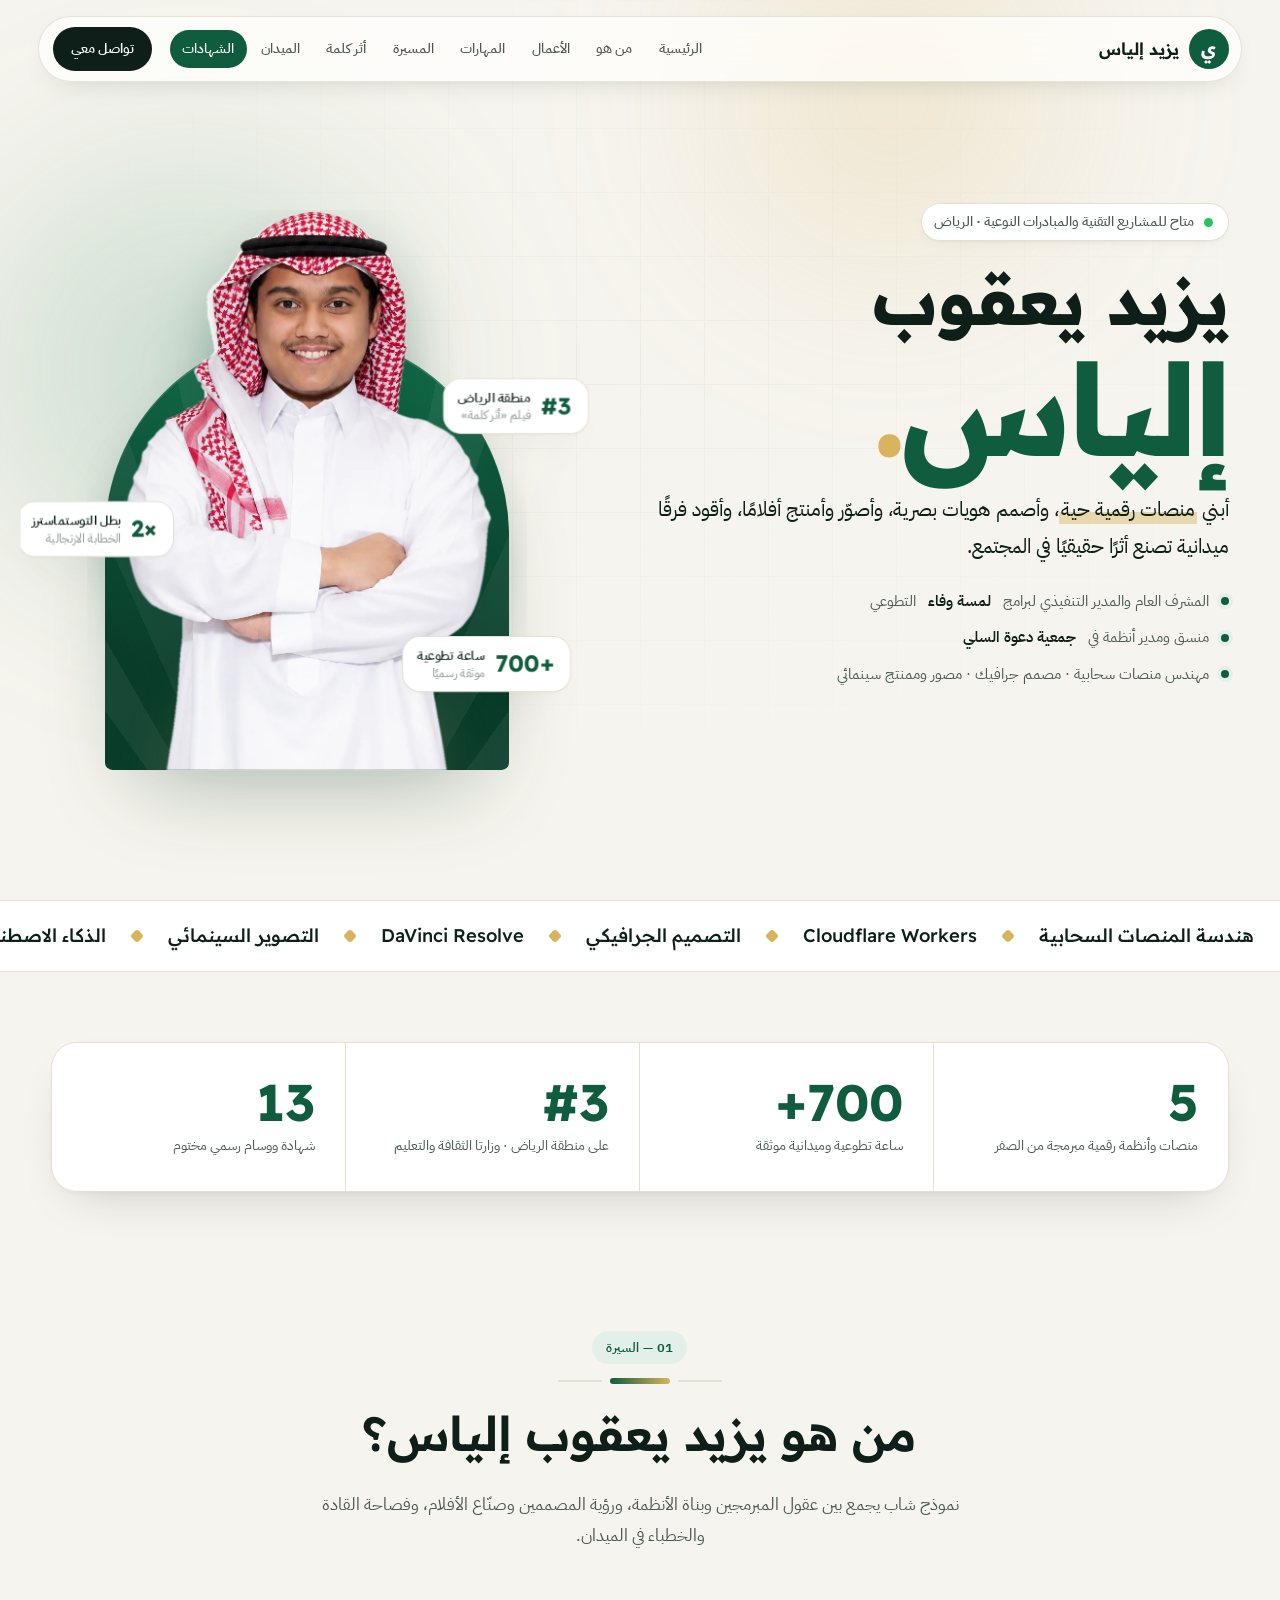
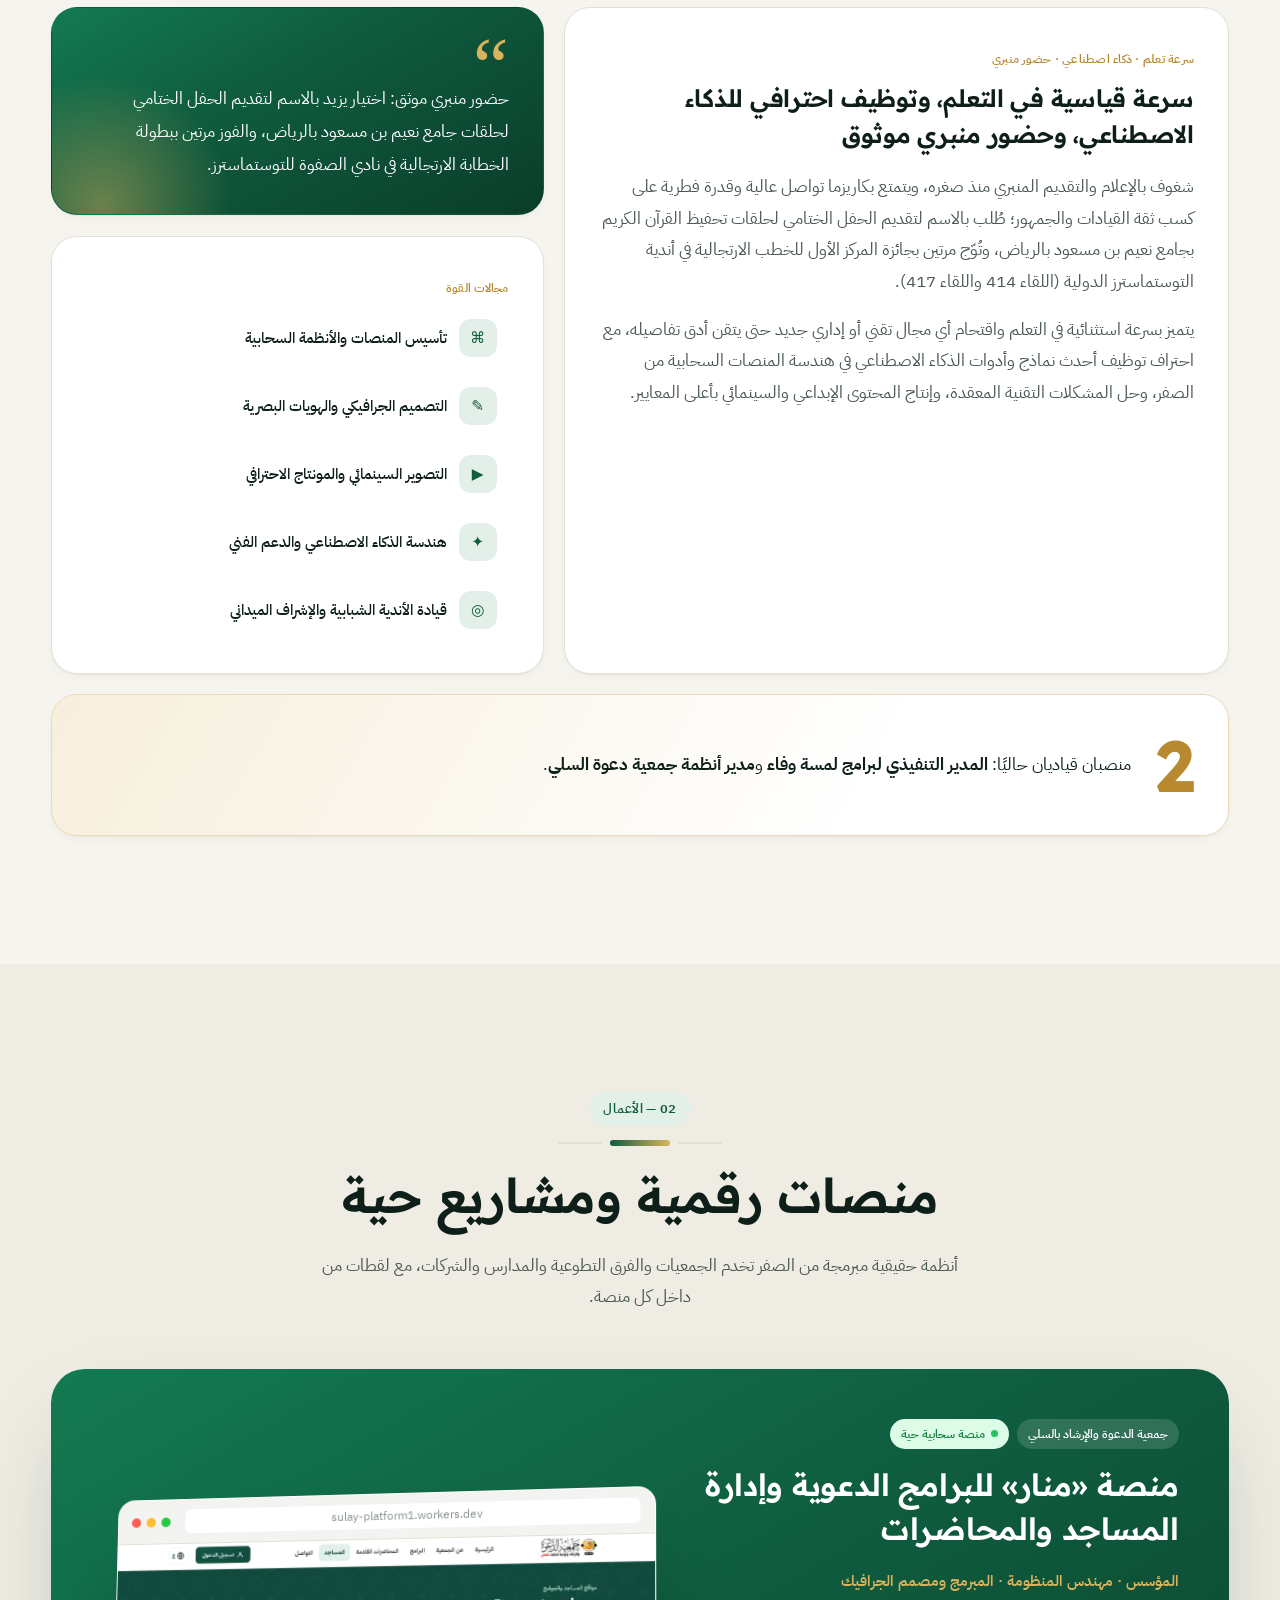
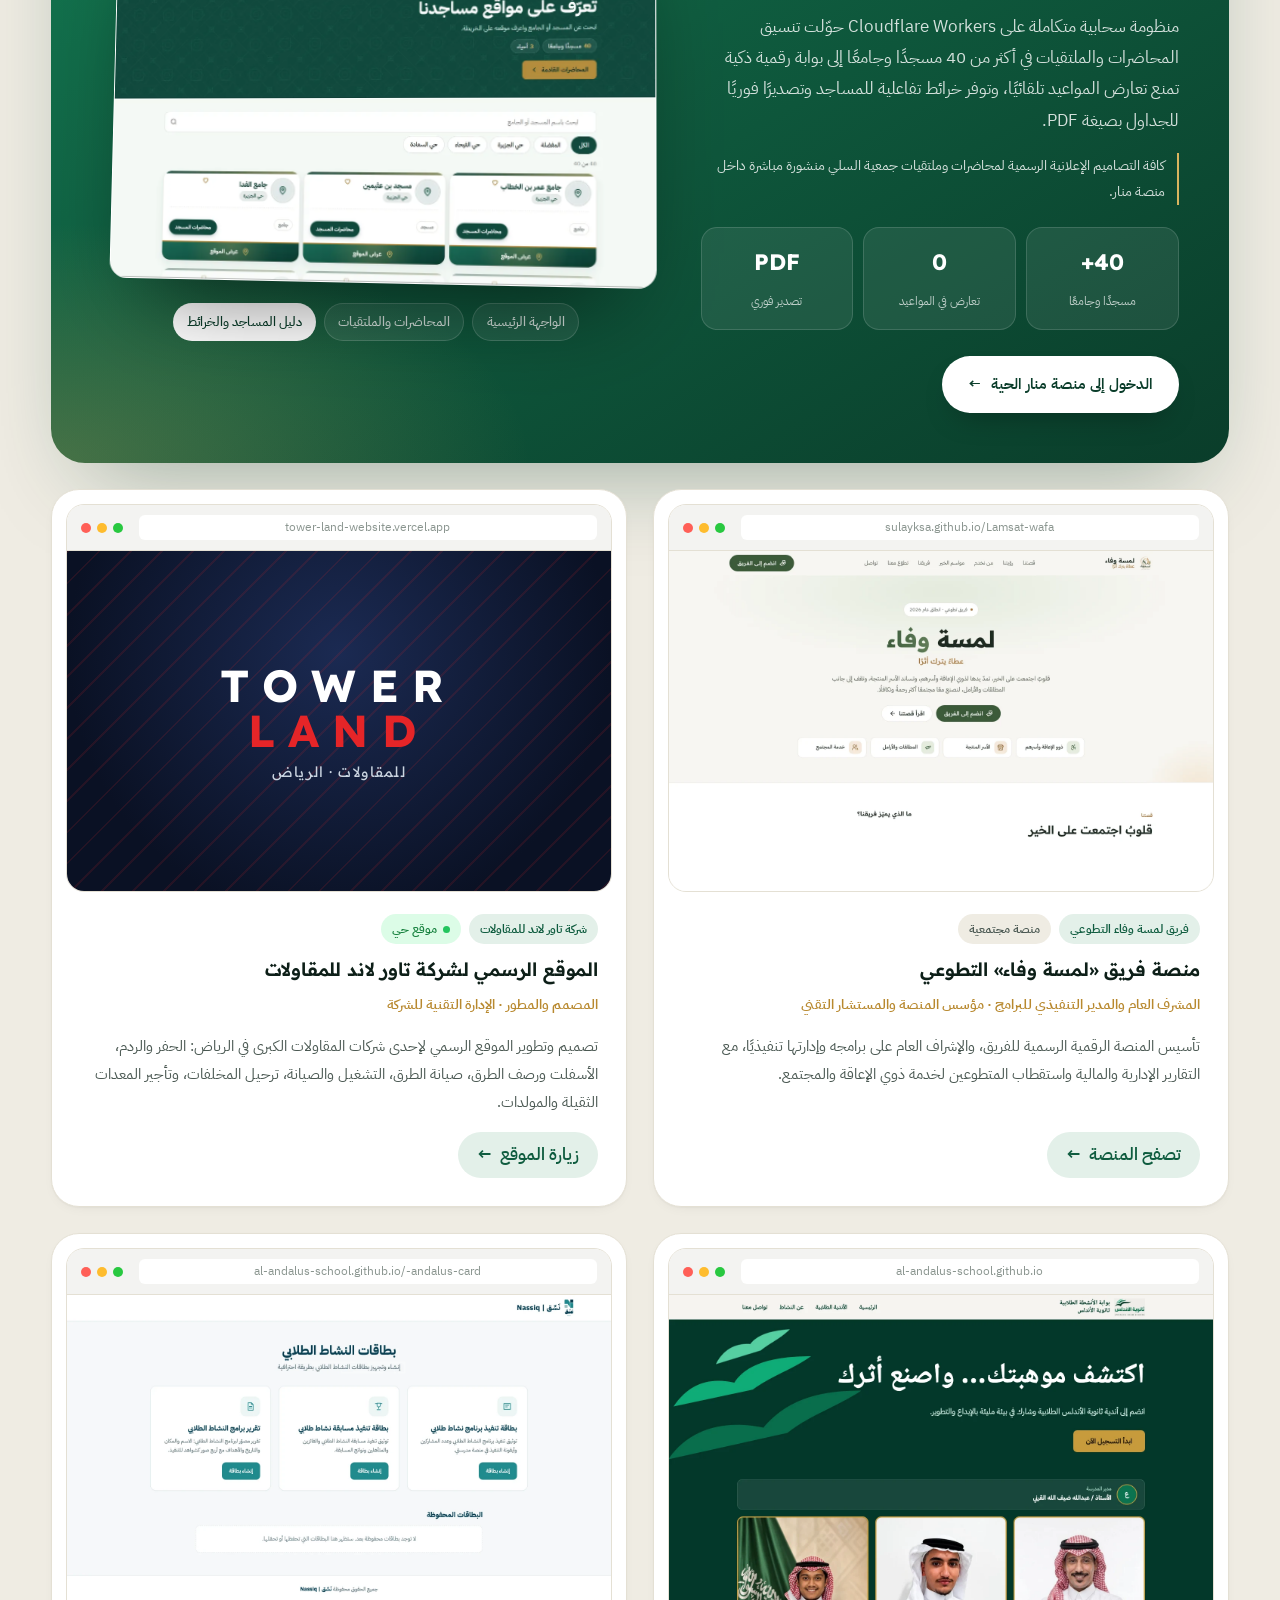
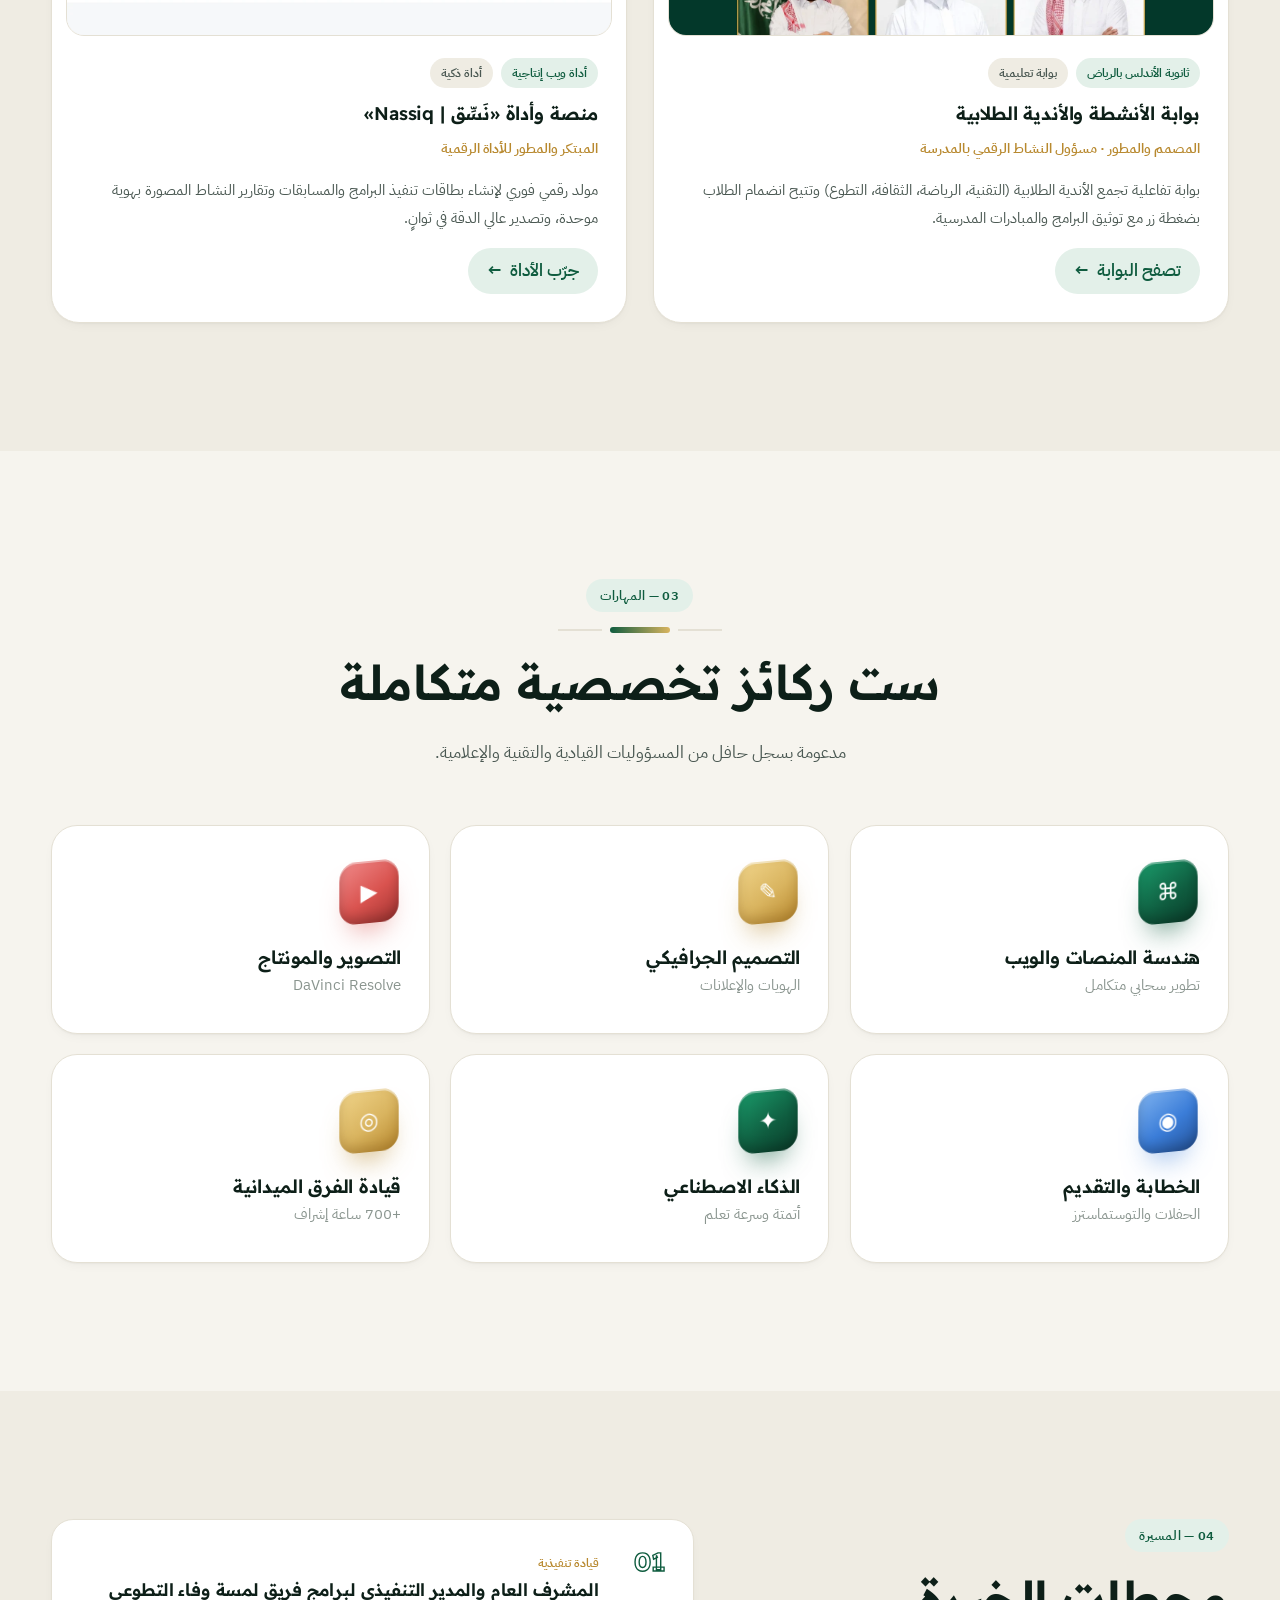
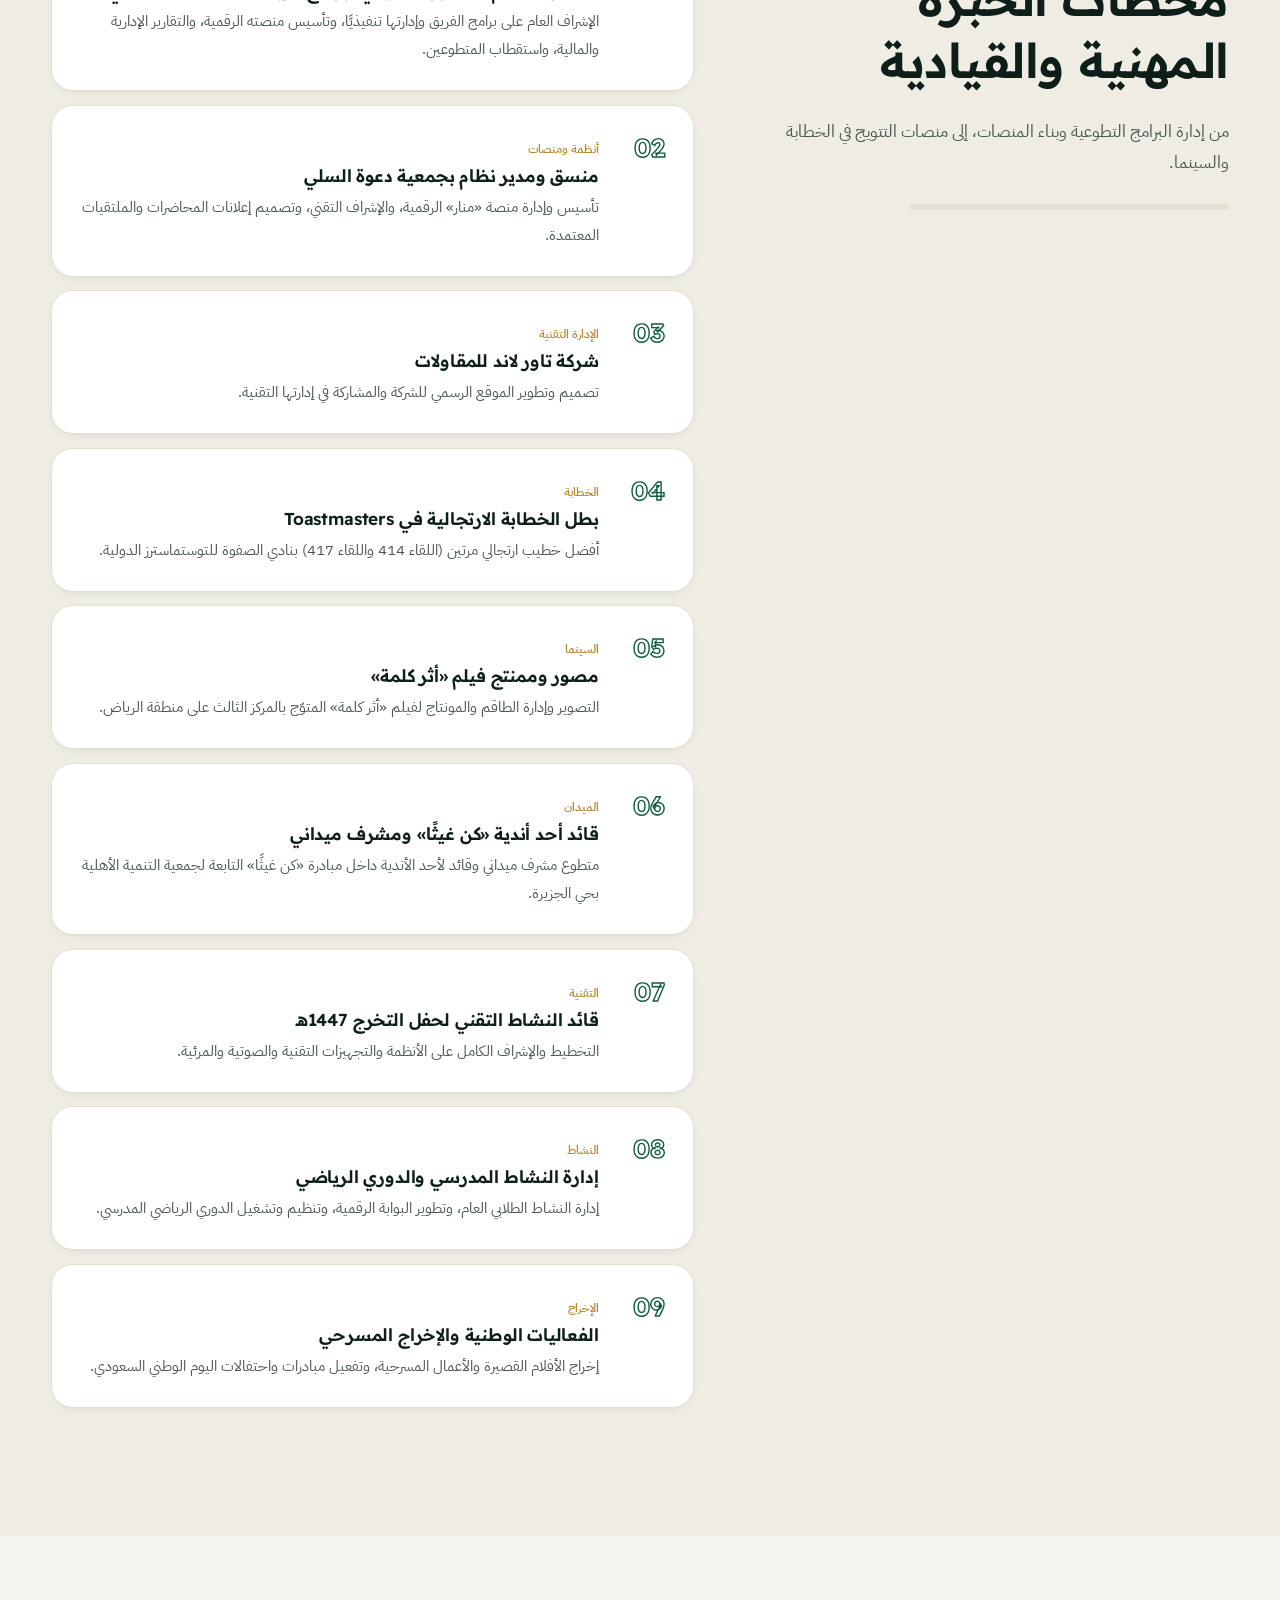
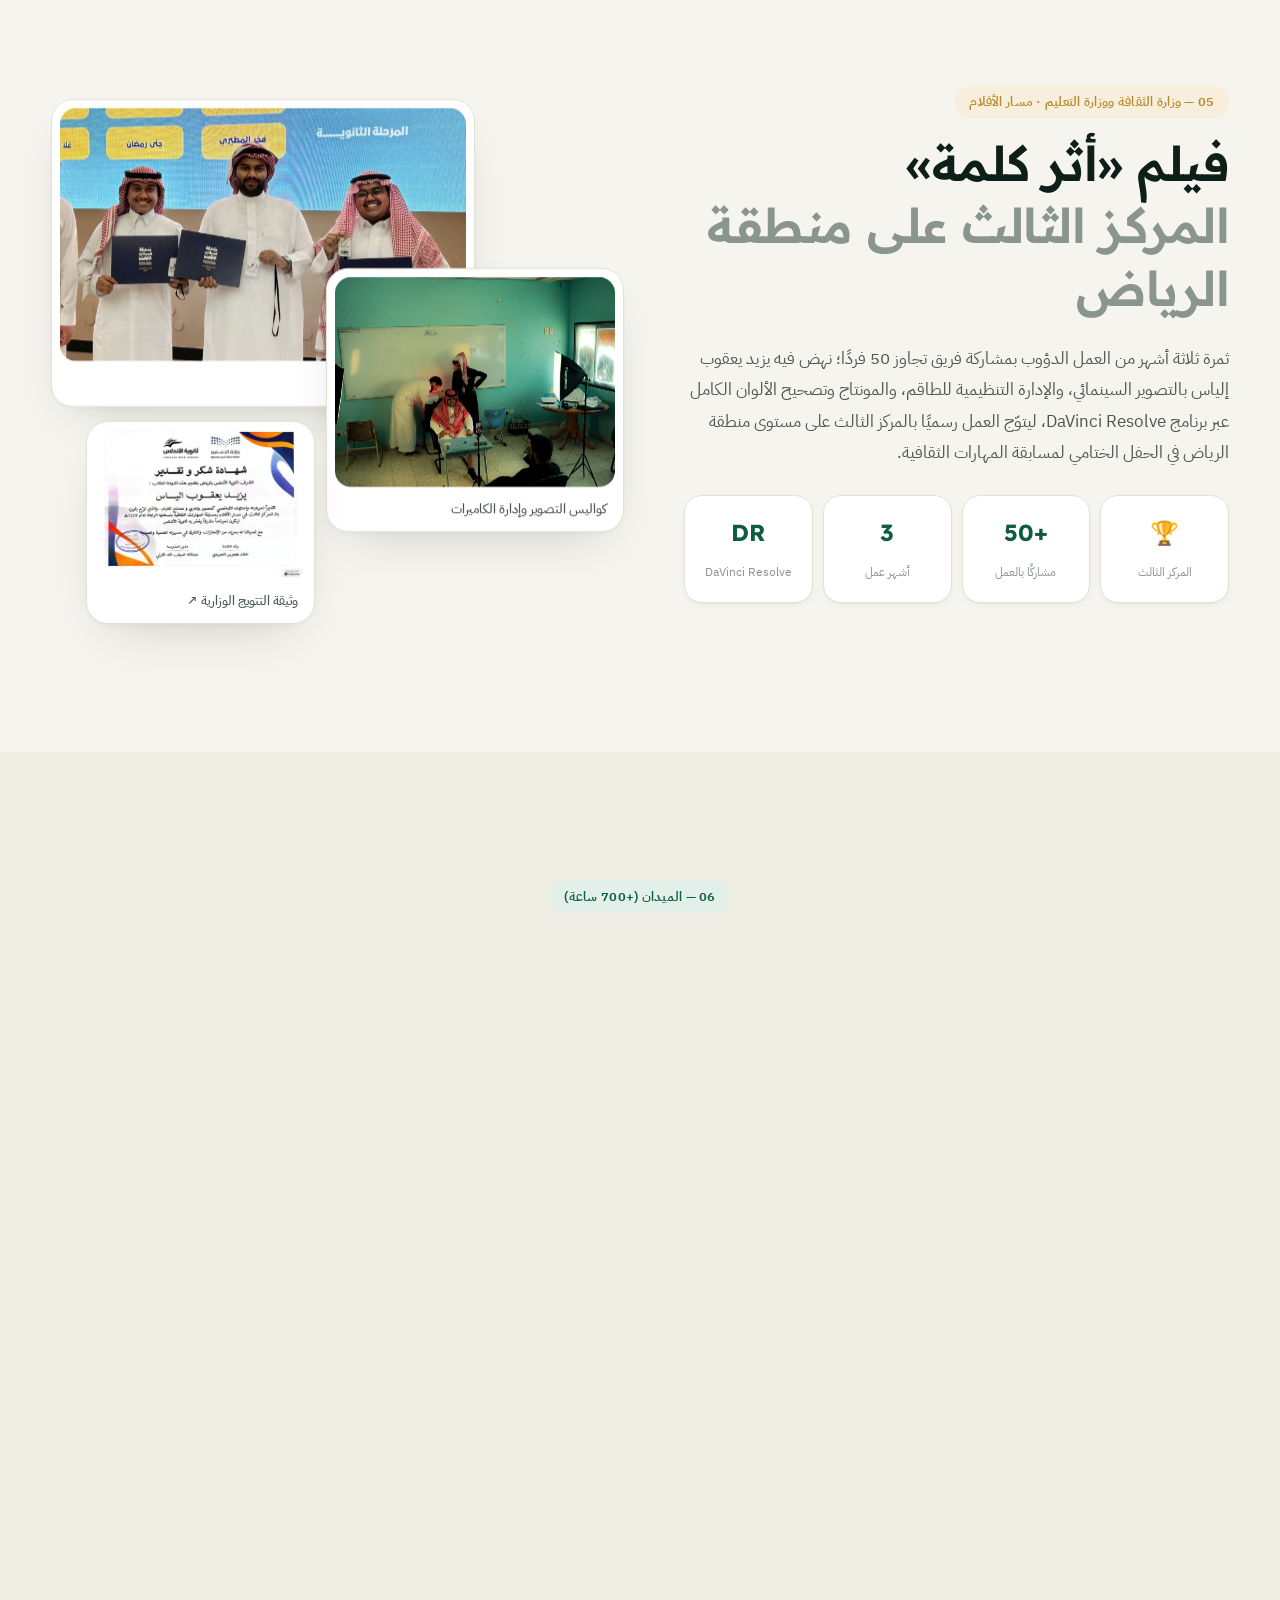
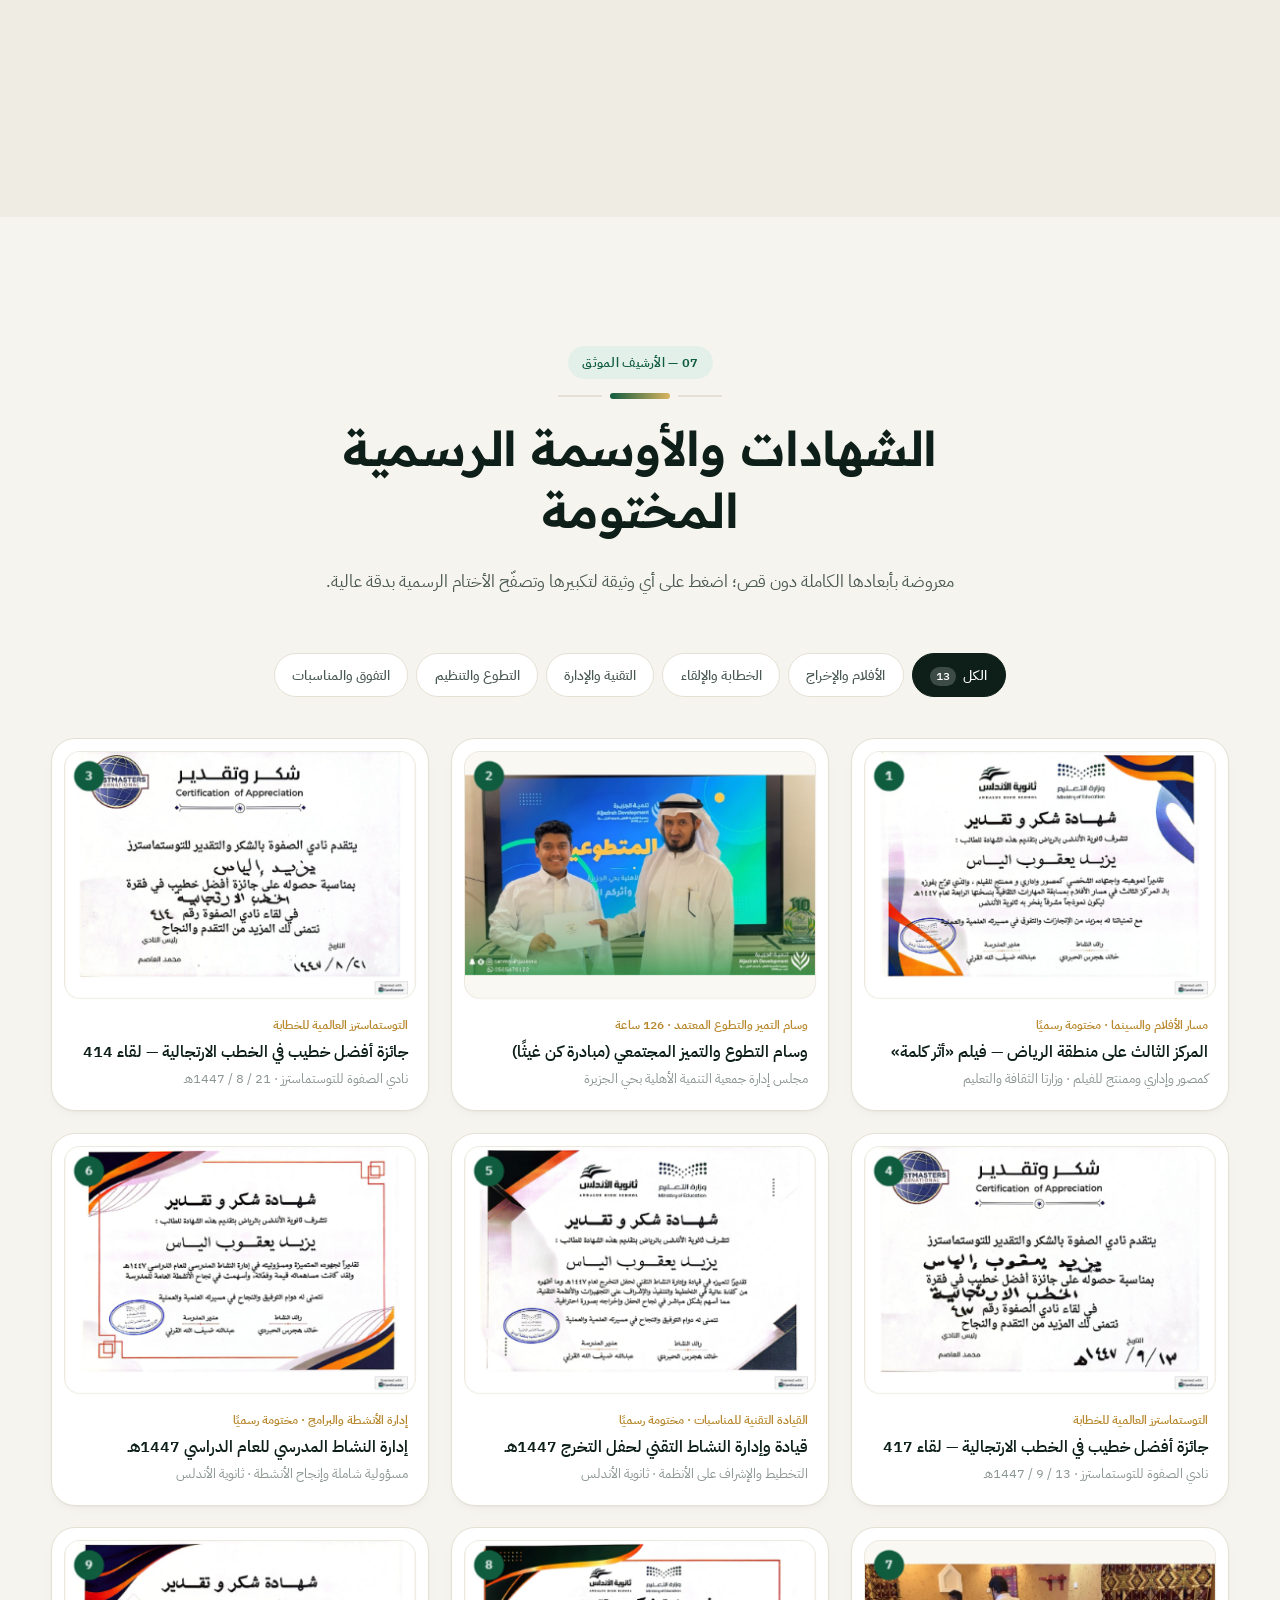
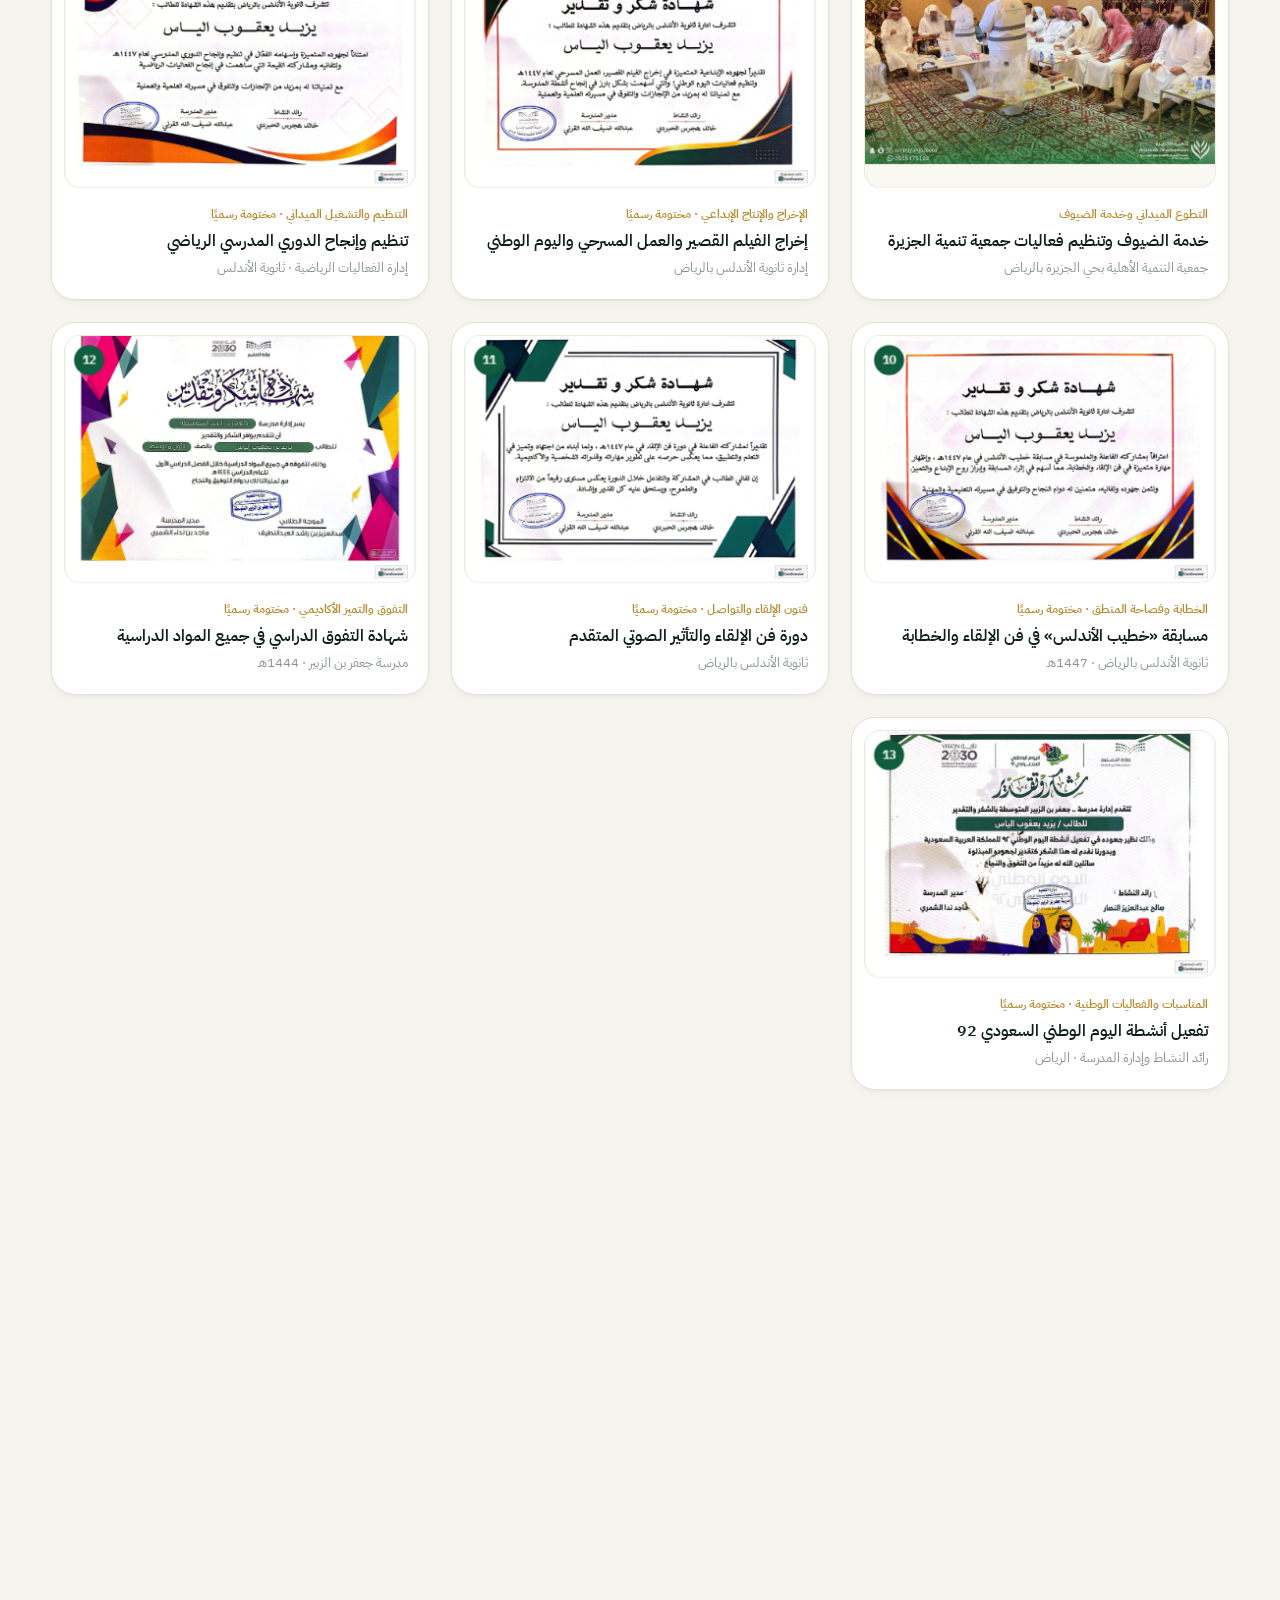
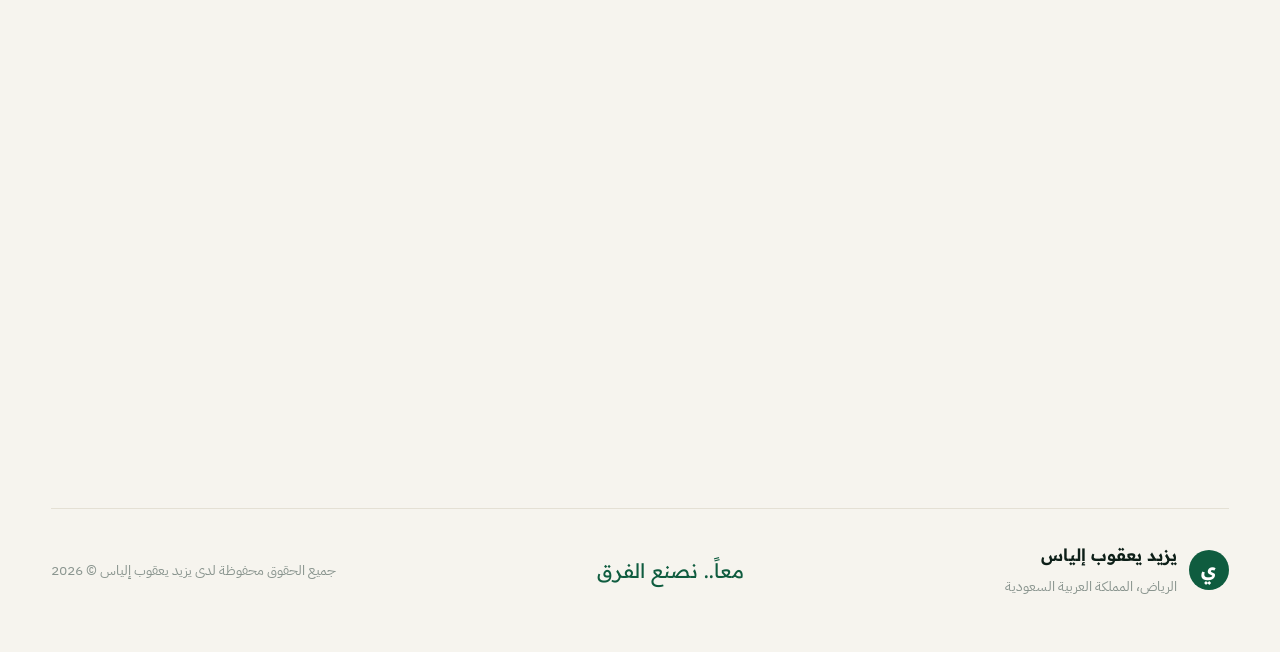
==== commit 5a36440c: "Redesign portfolio: modern light theme, pop-out portrait, smooth scroll Co-Authored-By: Claude Opus " ====
--- a/portfolio/index.html
+++ b/portfolio/index.html
@@ -3,329 +3,334 @@
 <head>
   <meta charset="UTF-8" />
   <meta name="viewport" content="width=device-width, initial-scale=1.0, viewport-fit=cover" />
-  <title>يزيد يعقوب إلياس | Yazeed Elias — منصات سحابية · تصميم · سينما · قيادة</title>
+  <title>يزيد يعقوب إلياس | Yazeed Elias</title>
   <meta name="description" content="يزيد يعقوب إلياس — مهندس منصات سحابية، مصمم جرافيك، مصور وممنتج سينمائي، والمشرف العام والمدير التنفيذي لبرامج لمسة وفاء التطوعي. الرياض." />
-  <meta name="theme-color" content="#050b08" />
+  <meta name="theme-color" content="#f6f4ee" />
   <meta property="og:title" content="يزيد يعقوب إلياس | Yazeed Elias" />
   <meta property="og:description" content="منصات سحابية حية، تصميم، إخراج سينمائي، وأكثر من 700 ساعة قيادة ميدانية." />
   <meta property="og:image" content="assets/img/yazid.webp" />
-  <meta property="og:type" content="website" />
-  <link rel="icon" href="data:image/svg+xml,%3Csvg xmlns='http://www.w3.org/2000/svg' viewBox='0 0 64 64'%3E%3Cdefs%3E%3ClinearGradient id='g' x1='0' y1='0' x2='1' y2='1'%3E%3Cstop offset='0' stop-color='%23f3dc9a'/%3E%3Cstop offset='1' stop-color='%23a67c2e'/%3E%3C/linearGradient%3E%3C/defs%3E%3Crect width='64' height='64' rx='16' fill='%23071510'/%3E%3Ctext x='32' y='45' font-size='36' text-anchor='middle' fill='url(%23g)' font-family='sans-serif' font-weight='800'%3Eي%3C/text%3E%3C/svg%3E" />
+  <link rel="icon" href="data:image/svg+xml,%3Csvg xmlns='http://www.w3.org/2000/svg' viewBox='0 0 64 64'%3E%3Crect width='64' height='64' rx='18' fill='%230f5c3f'/%3E%3Ctext x='32' y='45' font-size='36' text-anchor='middle' fill='%23ffffff' font-family='sans-serif' font-weight='800'%3Eي%3C/text%3E%3C/svg%3E" />
   <link rel="preconnect" href="https://fonts.googleapis.com" />
   <link rel="preconnect" href="https://fonts.gstatic.com" crossorigin />
-  <link href="https://fonts.googleapis.com/css2?family=Cairo:wght@400;500;600;700;800;900&family=Reem+Kufi:wght@500;600;700&display=swap" rel="stylesheet" />
+  <link href="https://fonts.googleapis.com/css2?family=IBM+Plex+Sans+Arabic:wght@300;400;500;600;700&family=Readex+Pro:wght@500;600;700&display=swap" rel="stylesheet" />
   <link rel="preload" as="image" href="assets/img/yazid.webp" />
+  <link rel="stylesheet" href="assets/vendor/lenis.css" />
   <link rel="stylesheet" href="assets/css/style.css" />
   <script type="importmap">{ "imports": { "three": "./assets/vendor/three.module.min.js" } }</script>
 </head>
 <body>
 
 <div class="progress" aria-hidden="true"><span id="progress-bar"></span></div>
-<div class="grain" aria-hidden="true"></div>
-<div class="cursor-glow" aria-hidden="true"></div>
-
+
+<!-- ============ NAV ============ -->
 <header class="header" id="header">
-  <div class="container header-inner">
-    <a class="brand" href="#top" aria-label="الرئيسية">
-      <span class="brand-mark">ي</span>
-      <span class="brand-text"><strong>يزيد إلياس</strong><small>Yazeed Elias</small></span>
-    </a>
+  <div class="header-inner">
+    <a class="brand" href="#top" aria-label="الرئيسية"><span class="brand-mark">ي</span><span class="brand-name">يزيد إلياس</span></a>
     <nav class="nav" id="nav" aria-label="التنقل الرئيسي">
       <a href="#top">الرئيسية</a>
-      <a href="#about">من هو يزيد</a>
-      <a href="#works">المنصات والأعمال</a>
+      <a href="#about">من هو</a>
+      <a href="#works">الأعمال</a>
       <a href="#skills">المهارات</a>
       <a href="#journey">المسيرة</a>
       <a href="#film">أثر كلمة</a>
       <a href="#volunteer">الميدان</a>
       <a href="#honors">الشهادات</a>
     </nav>
-    <a class="btn btn-gold btn-sm header-cta" href="#contact">تواصل</a>
+    <a class="btn btn-dark btn-sm header-cta" href="#contact">تواصل معي</a>
     <button class="menu-btn" id="menu-btn" aria-label="القائمة" aria-expanded="false" aria-controls="nav"><span></span><span></span></button>
   </div>
 </header>
 
 <main id="top">
 
-  <!-- ================= HERO ================= -->
+  <!-- ============ HERO ============ -->
   <section class="hero">
-    <canvas id="hero-canvas" aria-hidden="true"></canvas>
-    <div class="hero-aurora" aria-hidden="true"></div>
+    <div class="hero-bg" aria-hidden="true"><span class="blob b1"></span><span class="blob b2"></span><span class="grid-lines"></span></div>
     <div class="container hero-grid">
+
       <div class="hero-copy">
-        <div data-reveal="up" class="status"><span class="pulse"></span>متاح لقيادة المنظومات الرقمية والمبادرات النوعية · الرياض</div>
+        <div class="status" data-reveal="up"><span class="pulse"></span>متاح للمشاريع التقنية والمبادرات النوعية · الرياض</div>
         <h1 data-reveal="up" data-delay="0.08">
-          <span class="h1-small">يزيد يعقوب</span>
-          <span class="h1-big gold-text">إلياس</span>
+          <span class="h1-line">يزيد يعقوب</span>
+          <span class="h1-line h1-accent">إلياس<span class="h1-dot">.</span></span>
         </h1>
-        <p data-reveal="up" data-delay="0.16" class="hero-roles">
-          المشرف العام والمدير التنفيذي لبرامج <b>لمسة وفاء</b> التطوعي<br />
-          منسق ومدير أنظمة في جمعية دعوة السلي
-        </p>
-        <p data-reveal="up" data-delay="0.22" class="hero-sub">مهندس منصات سحابية · مصمم جرافيك · مصور وممنتج سينمائي</p>
-        <p data-reveal="up" data-delay="0.28" class="hero-bio">كفاءة تقنية وإبداعية تجمع بين هندسة المنصات السحابية، والذوق الرفيع في التصميم والمونتاج السينمائي، والحضور القيادي والمنبري. أسّس وبرمج منصات رقمية حية، وحصد المركز الثالث على منطقة الرياض عن فيلم «أثر كلمة»، ووهب أكثر من 700 ساعة تطوعية وميدانية موثقة.</p>
-        <div data-reveal="up" data-delay="0.34" class="hero-actions">
-          <a class="btn btn-gold" href="#works">استكشف المنصات والأعمال</a>
-          <a class="btn btn-glass" href="https://wa.me/966556749490?text=%D8%A7%D9%84%D8%B3%D9%84%D8%A7%D9%85%20%D8%B9%D9%84%D9%8A%D9%83%D9%85%20%D8%A3%D8%AE%D9%88%D9%8A%20%D9%8A%D8%B2%D9%8A%D8%AF%D8%8C%20%D8%A7%D8%B7%D9%84%D8%B9%D8%AA%20%D8%B9%D9%84%D9%89%20%D9%85%D9%86%D8%B5%D8%AA%D9%83%20%D9%88%D8%AD%D8%A7%D8%A8%20%D8%A3%D8%AA%D9%88%D8%A7%D8%B5%D9%84%20%D9%85%D8%B9%D9%83." target="_blank" rel="noopener">تواصل عبر واتساب</a>
-          <a class="btn btn-ghost" href="assets/docs/Yazid-Elyas-CV.pdf" target="_blank" rel="noopener">السيرة الذاتية PDF</a>
-        </div>
-      </div>
-
-      <div class="hero-visual" data-reveal="zoom" data-delay="0.2">
-        <div class="portrait-3d tilt" data-tilt="10">
-          <div class="portrait-ring"></div>
-          <div class="portrait-frame">
-            <img src="assets/img/yazid.webp" alt="يزيد يعقوب إلياس" width="600" height="600" />
-          </div>
-          <div class="float-badge fb-1 tilt-layer"><span class="fb-num">#3</span><span>منطقة الرياض<br /><small>فيلم «أثر كلمة»</small></span></div>
-          <div class="float-badge fb-2 tilt-layer"><span class="fb-num">+700</span><span>ساعة تطوعية<br /><small>موثقة رسميًا</small></span></div>
-          <div class="float-badge fb-3 tilt-layer"><span class="fb-num">×2</span><span>بطل التوستماسترز<br /><small>الخطابة الارتجالية</small></span></div>
-        </div>
-      </div>
-    </div>
-
-    <a href="#stats" class="scroll-hint" aria-label="انزل للأسفل"><span></span></a>
-  </section>
-
-  <!-- ================= RIBBONS ================= -->
-  <div class="ribbons" aria-hidden="true">
-    <div class="ribbon ribbon-gold"><div class="ribbon-track ribbon-left">
-      <div class="ribbon-set"><span>هندسة المنصات السحابية</span><i>✦</i><span>التصميم الجرافيكي</span><i>✦</i><span>التصوير السينمائي</span><i>✦</i><span>المونتاج وتصحيح الألوان</span><i>✦</i><span>الذكاء الاصطناعي</span><i>✦</i><span>الخطابة والتقديم</span><i>✦</i><span>القيادة الميدانية</span><i>✦</i></div>
-      <div class="ribbon-set"><span>هندسة المنصات السحابية</span><i>✦</i><span>التصميم الجرافيكي</span><i>✦</i><span>التصوير السينمائي</span><i>✦</i><span>المونتاج وتصحيح الألوان</span><i>✦</i><span>الذكاء الاصطناعي</span><i>✦</i><span>الخطابة والتقديم</span><i>✦</i><span>القيادة الميدانية</span><i>✦</i></div>
-    </div></div>
-    <div class="ribbon ribbon-dark"><div class="ribbon-track ribbon-right">
-      <div class="ribbon-set"><span>Cloudflare Workers</span><i>◆</i><span>DaVinci Resolve</span><i>◆</i><span>Web Platforms</span><i>◆</i><span>Brand Identity</span><i>◆</i><span>AI Engineering</span><i>◆</i><span>Toastmasters</span><i>◆</i><span>Leadership</span><i>◆</i></div>
-      <div class="ribbon-set"><span>Cloudflare Workers</span><i>◆</i><span>DaVinci Resolve</span><i>◆</i><span>Web Platforms</span><i>◆</i><span>Brand Identity</span><i>◆</i><span>AI Engineering</span><i>◆</i><span>Toastmasters</span><i>◆</i><span>Leadership</span><i>◆</i></div>
-    </div></div>
+        <p class="hero-lead" data-reveal="up" data-delay="0.16">أبني <mark>منصات رقمية حية</mark>، وأصمم هويات بصرية، وأصوّر وأمنتج أفلامًا، وأقود فرقًا ميدانية تصنع أثرًا حقيقيًا في المجتمع.</p>
+        <ul class="hero-roles" data-reveal="up" data-delay="0.22">
+          <li><span class="dot"></span>المشرف العام والمدير التنفيذي لبرامج <b>لمسة وفاء</b> التطوعي</li>
+          <li><span class="dot"></span>منسق ومدير أنظمة في <b>جمعية دعوة السلي</b></li>
+          <li><span class="dot"></span>مهندس منصات سحابية · مصمم جرافيك · مصور وممنتج سينمائي</li>
+        </ul>
+        <div class="hero-actions" data-reveal="up" data-delay="0.28">
+          <a class="btn btn-primary" href="#works">استكشف أعمالي <span class="btn-arrow">←</span></a>
+          <a class="btn btn-light" href="assets/docs/Yazid-Elyas-CV.pdf" target="_blank" rel="noopener">السيرة الذاتية PDF</a>
+          <a class="icon-btn" href="https://wa.me/966556749490" target="_blank" rel="noopener" aria-label="واتساب"><svg viewBox="0 0 24 24" width="20" height="20"><path fill="currentColor" d="M12 2a10 10 0 0 0-8.6 15.1L2 22l5-1.3A10 10 0 1 0 12 2Zm0 18.2a8.2 8.2 0 0 1-4.2-1.1l-.3-.2-3 .8.8-2.9-.2-.3A8.2 8.2 0 1 1 12 20.2Zm4.5-6.1c-.2-.1-1.5-.7-1.7-.8-.2-.1-.4-.1-.6.1l-.8 1c-.1.2-.3.2-.5.1a6.7 6.7 0 0 1-3.3-2.9c-.3-.4.2-.4.7-1.3.1-.2 0-.3 0-.4l-.8-1.8c-.2-.5-.4-.4-.6-.4h-.5a1 1 0 0 0-.7.3 3 3 0 0 0-.9 2.2 5.2 5.2 0 0 0 1.1 2.8 11.9 11.9 0 0 0 4.6 4c1.7.7 2.4.8 3.2.7.5-.1 1.5-.6 1.7-1.2.2-.6.2-1.1.2-1.2-.1-.1-.3-.2-.5-.3Z"/></svg></a>
+        </div>
+      </div>
+
+      <!-- Portrait: pops out of the arch -->
+      <div class="hero-visual" data-reveal="zoom" data-delay="0.12">
+        <canvas id="hero-canvas" aria-hidden="true"></canvas>
+        <div class="portrait tilt" data-tilt="6">
+          <div class="arch"><span class="arch-pattern"></span><span class="arch-glow"></span></div>
+          <div class="portrait-clip"><img src="assets/img/yazid.webp" alt="يزيد يعقوب إلياس" width="751" height="1468" /></div>
+          <div class="chip-float cf-1"><b>#3</b><span>منطقة الرياض<small>فيلم «أثر كلمة»</small></span></div>
+          <div class="chip-float cf-2"><b>+700</b><span>ساعة تطوعية<small>موثقة رسميًا</small></span></div>
+          <div class="chip-float cf-3"><b>×2</b><span>بطل التوستماسترز<small>الخطابة الارتجالية</small></span></div>
+        </div>
+      </div>
+    </div>
+  </section>
+
+  <!-- ============ MARQUEE ============ -->
+  <div class="marquee" aria-hidden="true">
+    <div class="marquee-track ribbon-left">
+      <div class="marquee-set"><span>هندسة المنصات السحابية</span><i></i><span>Cloudflare Workers</span><i></i><span>التصميم الجرافيكي</span><i></i><span>DaVinci Resolve</span><i></i><span>التصوير السينمائي</span><i></i><span>الذكاء الاصطناعي</span><i></i><span>الخطابة والتقديم</span><i></i><span>القيادة الميدانية</span><i></i></div>
+      <div class="marquee-set"><span>هندسة المنصات السحابية</span><i></i><span>Cloudflare Workers</span><i></i><span>التصميم الجرافيكي</span><i></i><span>DaVinci Resolve</span><i></i><span>التصوير السينمائي</span><i></i><span>الذكاء الاصطناعي</span><i></i><span>الخطابة والتقديم</span><i></i><span>القيادة الميدانية</span><i></i></div>
+    </div>
   </div>
 
-  <!-- ================= STATS ================= -->
-  <section class="stats-section" id="stats">
+  <!-- ============ STATS ============ -->
+  <section class="stats-wrap" id="stats">
     <div class="container stats">
-      <div class="stat glass tilt" data-reveal="up" data-delay="0"><span class="stat-num" data-count="5">0</span><span class="stat-title">منصات وأنظمة رقمية</span><span class="stat-sub">مبرمجة من الصفر لخدمة المجتمع والجهات</span></div>
-      <div class="stat glass tilt" data-reveal="up" data-delay="0.08"><span class="stat-num" data-count="700" data-prefix="+">0</span><span class="stat-title">ساعة تطوعية وميدانية</span><span class="stat-sub">قيادة أندية شبابية وإشراف وتنظيم</span></div>
-      <div class="stat glass tilt" data-reveal="up" data-delay="0.16"><span class="stat-num" data-count="3" data-prefix="#">0</span><span class="stat-title">على مستوى منطقة الرياض</span><span class="stat-sub">فيلم «أثر كلمة» — وزارتا الثقافة والتعليم</span></div>
-      <div class="stat glass tilt" data-reveal="up" data-delay="0.24"><span class="stat-num" data-count="13">0</span><span class="stat-title">شهادة ووسام رسمي مختوم</span><span class="stat-sub">اعتمادات وزارية ودولية ومجتمعية</span></div>
-    </div>
-  </section>
-
-  <!-- ================= ABOUT ================= -->
+      <div class="stat" data-reveal="up"><span class="stat-num" data-count="5">0</span><span class="stat-label">منصات وأنظمة رقمية مبرمجة من الصفر</span></div>
+      <div class="stat" data-reveal="up" data-delay="0.08"><span class="stat-num" data-count="700" data-prefix="+">0</span><span class="stat-label">ساعة تطوعية وميدانية موثقة</span></div>
+      <div class="stat" data-reveal="up" data-delay="0.16"><span class="stat-num" data-count="3" data-prefix="#">0</span><span class="stat-label">على منطقة الرياض · وزارتا الثقافة والتعليم</span></div>
+      <div class="stat" data-reveal="up" data-delay="0.24"><span class="stat-num" data-count="13">0</span><span class="stat-label">شهادة ووسام رسمي مختوم</span></div>
+    </div>
+  </section>
+
+  <!-- ============ ABOUT (bento) ============ -->
   <section class="section" id="about">
-    <div class="orb orb-a" data-parallax="-60" aria-hidden="true"></div>
-    <div class="container">
-      <div class="head">
-        <span class="eyebrow" data-reveal="up">السيرة والمسيرة القيادية</span>
-        <div class="divider" data-divider><span></span><span></span><span></span></div>
-        <h2 data-reveal="up" data-delay="0.06">من هو <span class="gold-text">يزيد يعقوب إلياس</span>؟</h2>
+    <div class="container">
+      <div class="head">
+        <span class="eyebrow" data-reveal="up">01 — السيرة</span>
+        <div class="divider" data-divider><span></span><span></span><span></span></div>
+        <h2 data-reveal="up" data-delay="0.06">من هو يزيد يعقوب إلياس؟</h2>
         <p class="head-sub" data-reveal="up" data-delay="0.12">نموذج شاب يجمع بين عقول المبرمجين وبناة الأنظمة، ورؤية المصممين وصنّاع الأفلام، وفصاحة القادة والخطباء في الميدان.</p>
       </div>
 
-      <div class="about-grid">
-        <div class="about-text">
-          <h3 data-reveal="right">سرعة قياسية في التعلم، توظيف احترافي للذكاء الاصطناعي، وحضور منبري موثوق</h3>
-          <p data-reveal="right" data-delay="0.08">شغوف بالإعلام والتقديم المنبري منذ صغره، ويتمتع بكاريزما تواصل عالية وقدرة فطرية على كسب ثقة القيادات والجمهور؛ طُلب بالاسم لتقديم الحفل الختامي لحلقات تحفيظ القرآن الكريم بجامع نعيم بن مسعود بالرياض، وتُوّج مرتين بجائزة المركز الأول للخطب الارتجالية في أندية التوستماسترز الدولية (اللقاء 414 واللقاء 417).</p>
-          <p data-reveal="right" data-delay="0.14">يتميز بسرعة استثنائية في التعلم واقتحام أي مجال تقني أو إداري جديد حتى يتقن أدق تفاصيله، مع احتراف توظيف أحدث نماذج وأدوات الذكاء الاصطناعي في هندسة المنصات السحابية من الصفر، وحل المشكلات التقنية المعقدة، وإنتاج المحتوى الإبداعي والسينمائي بأعلى المعايير.</p>
-          <blockquote class="quote glass" data-reveal="right" data-delay="0.2">
-            <span class="quote-mark">”</span>
-            <strong>حضور منبري موثق:</strong> اختيار يزيد بالاسم لتقديم الحفل الختامي لحلقات جامع نعيم بن مسعود بالرياض، والفوز مرتين ببطولة الخطابة الارتجالية في نادي الصفوة للتوستماسترز.
-          </blockquote>
-        </div>
-        <div class="caps">
-          <div class="cap glass tilt" data-reveal="left" data-delay="0"><span class="cap-ico">⌘</span><div><strong>تأسيس المنصات والأنظمة السحابية</strong><small>من الفكرة حتى التشغيل الحي</small></div></div>
-          <div class="cap glass tilt" data-reveal="left" data-delay="0.07"><span class="cap-ico">✎</span><div><strong>التصميم الجرافيكي والهويات البصرية</strong><small>إعلانات وهويات معتمدة</small></div></div>
-          <div class="cap glass tilt" data-reveal="left" data-delay="0.14"><span class="cap-ico">▶</span><div><strong>التصوير السينمائي والمونتاج الاحترافي</strong><small>DaVinci Resolve وتصحيح الألوان</small></div></div>
-          <div class="cap glass tilt" data-reveal="left" data-delay="0.21"><span class="cap-ico">✦</span><div><strong>هندسة الذكاء الاصطناعي والدعم الفني</strong><small>أتمتة وحل مشكلات معقدة</small></div></div>
-          <div class="cap glass tilt" data-reveal="left" data-delay="0.28"><span class="cap-ico">◎</span><div><strong>قيادة الأندية الشبابية والإشراف الميداني</strong><small>+700 ساعة موثقة</small></div></div>
-        </div>
-      </div>
-    </div>
-  </section>
-
-  <!-- ================= WORKS ================= -->
-  <section class="section section-deep" id="works">
-    <div class="orb orb-b" data-parallax="80" aria-hidden="true"></div>
-    <div class="container">
-      <div class="head">
-        <span class="eyebrow" data-reveal="up">المنظومات السحابية العاملة</span>
-        <div class="divider" data-divider><span></span><span></span><span></span></div>
-        <h2 data-reveal="up" data-delay="0.06">المنصات الرقمية <span class="gold-text">والمشاريع الحية</span></h2>
-        <p class="head-sub" data-reveal="up" data-delay="0.12">أنظمة ومنصات حقيقية مبرمجة من الصفر تخدم الجمعيات والفرق التطوعية والمدارس والشركات، مع لقطات حية من داخل كل منصة.</p>
+      <div class="bento">
+        <article class="card bento-a" data-reveal="up">
+          <span class="card-kicker">سرعة تعلم · ذكاء اصطناعي · حضور منبري</span>
+          <h3>سرعة قياسية في التعلم، وتوظيف احترافي للذكاء الاصطناعي، وحضور منبري موثوق</h3>
+          <p>شغوف بالإعلام والتقديم المنبري منذ صغره، ويتمتع بكاريزما تواصل عالية وقدرة فطرية على كسب ثقة القيادات والجمهور؛ طُلب بالاسم لتقديم الحفل الختامي لحلقات تحفيظ القرآن الكريم بجامع نعيم بن مسعود بالرياض، وتُوّج مرتين بجائزة المركز الأول للخطب الارتجالية في أندية التوستماسترز الدولية (اللقاء 414 واللقاء 417).</p>
+          <p>يتميز بسرعة استثنائية في التعلم واقتحام أي مجال تقني أو إداري جديد حتى يتقن أدق تفاصيله، مع احتراف توظيف أحدث نماذج وأدوات الذكاء الاصطناعي في هندسة المنصات السحابية من الصفر، وحل المشكلات التقنية المعقدة، وإنتاج المحتوى الإبداعي والسينمائي بأعلى المعايير.</p>
+        </article>
+
+        <article class="card card-emerald bento-b" data-reveal="up" data-delay="0.08">
+          <span class="quote-mark">“</span>
+          <p class="quote-text">حضور منبري موثق: اختيار يزيد بالاسم لتقديم الحفل الختامي لحلقات جامع نعيم بن مسعود بالرياض، والفوز مرتين ببطولة الخطابة الارتجالية في نادي الصفوة للتوستماسترز.</p>
+        </article>
+
+        <article class="card bento-c" data-reveal="up" data-delay="0.14">
+          <span class="card-kicker">مجالات القوة</span>
+          <ul class="cap-list">
+            <li><span class="cap-ico">⌘</span>تأسيس المنصات والأنظمة السحابية</li>
+            <li><span class="cap-ico">✎</span>التصميم الجرافيكي والهويات البصرية</li>
+            <li><span class="cap-ico">▶</span>التصوير السينمائي والمونتاج الاحترافي</li>
+            <li><span class="cap-ico">✦</span>هندسة الذكاء الاصطناعي والدعم الفني</li>
+            <li><span class="cap-ico">◎</span>قيادة الأندية الشبابية والإشراف الميداني</li>
+          </ul>
+        </article>
+
+        <article class="card card-gold bento-d" data-reveal="up" data-delay="0.2">
+          <span class="big-num">2</span>
+          <p>منصبان قياديان حاليًا: <b>المدير التنفيذي لبرامج لمسة وفاء</b> و<b>مدير أنظمة جمعية دعوة السلي</b>.</p>
+        </article>
+      </div>
+    </div>
+  </section>
+
+  <!-- ============ WORKS ============ -->
+  <section class="section section-tint" id="works">
+    <div class="container">
+      <div class="head">
+        <span class="eyebrow" data-reveal="up">02 — الأعمال</span>
+        <div class="divider" data-divider><span></span><span></span><span></span></div>
+        <h2 data-reveal="up" data-delay="0.06">منصات رقمية ومشاريع حية</h2>
+        <p class="head-sub" data-reveal="up" data-delay="0.12">أنظمة حقيقية مبرمجة من الصفر تخدم الجمعيات والفرق التطوعية والمدارس والشركات، مع لقطات من داخل كل منصة.</p>
       </div>
 
       <!-- Flagship -->
-      <article class="flagship glass" data-reveal="up">
-        <div class="flag-info">
-          <div class="chips"><span class="chip chip-gold">جمعية الدعوة والإرشاد بالسلي</span><span class="chip chip-live"><i></i>منصة سحابية حية</span></div>
+      <article class="flagship" data-reveal="up">
+        <div class="flag-copy">
+          <div class="tags"><span class="tag tag-light">جمعية الدعوة والإرشاد بالسلي</span><span class="tag tag-live"><i></i>منصة سحابية حية</span></div>
           <h3>منصة «منار» للبرامج الدعوية وإدارة المساجد والمحاضرات</h3>
-          <p class="role">المؤسس · مهندس المنظومة · المبرمج ومصمم الجرافيك</p>
+          <p class="flag-role">المؤسس · مهندس المنظومة · المبرمج ومصمم الجرافيك</p>
           <p>منظومة سحابية متكاملة على Cloudflare Workers حوّلت تنسيق المحاضرات والملتقيات في أكثر من 40 مسجدًا وجامعًا إلى بوابة رقمية ذكية تمنع تعارض المواعيد تلقائيًا، وتوفر خرائط تفاعلية للمساجد وتصديرًا فوريًا للجداول بصيغة PDF.</p>
-          <p class="note">إعلانات المحاضرات والملتقيات: كافة التصاميم الإعلانية الرسمية لجمعية السلي منشورة مباشرة داخل منصة منار.</p>
-          <div class="flag-actions">
-            <a class="btn btn-gold" href="https://sulay-platform1.yazeedelyas990.workers.dev/" target="_blank" rel="noopener">الدخول إلى منصة منار الحية</a>
-            <span class="domain">sulay-platform1.yazeedelyas990.workers.dev</span>
-          </div>
-        </div>
-        <div class="stack" id="manar-stack">
-          <figure class="stack-card is-front"><img src="assets/img/work/manar-home.webp" alt="منصة منار — الواجهة الرئيسية" loading="lazy" /><figcaption>الواجهة الرئيسية والمحاضرات القادمة</figcaption></figure>
-          <figure class="stack-card is-mid"><img src="assets/img/work/manar-lectures.webp" alt="منصة منار — المحاضرات والملتقيات" loading="lazy" /><figcaption>جدول المحاضرات والملتقيات والإعلانات</figcaption></figure>
-          <figure class="stack-card is-back"><img src="assets/img/work/manar-masajid.webp" alt="منصة منار — دليل المساجد" loading="lazy" /><figcaption>دليل 40 مسجدًا والخرائط التفاعلية</figcaption></figure>
-          <div class="stack-hint">اضغط للتبديل بين اللقطات</div>
+          <p class="flag-note">كافة التصاميم الإعلانية الرسمية لمحاضرات وملتقيات جمعية السلي منشورة مباشرة داخل منصة منار.</p>
+          <div class="flag-stats"><div><b>40+</b><span>مسجدًا وجامعًا</span></div><div><b>0</b><span>تعارض في المواعيد</span></div><div><b>PDF</b><span>تصدير فوري</span></div></div>
+          <a class="btn btn-white" href="https://sulay-platform1.yazeedelyas990.workers.dev/" target="_blank" rel="noopener">الدخول إلى منصة منار الحية <span class="btn-arrow">←</span></a>
+        </div>
+        <div class="flag-media">
+          <div class="browser tilt" data-tilt="5">
+            <div class="browser-bar"><span></span><span></span><span></span><em>sulay-platform1.workers.dev</em></div>
+            <div class="browser-screen" id="manar-screens">
+              <img class="is-active" src="assets/img/work/manar-home.webp" alt="منصة منار — الواجهة الرئيسية" loading="lazy" />
+              <img src="assets/img/work/manar-lectures.webp" alt="منصة منار — المحاضرات والملتقيات" loading="lazy" />
+              <img src="assets/img/work/manar-masajid.webp" alt="منصة منار — دليل المساجد" loading="lazy" />
+            </div>
+          </div>
+          <div class="screen-tabs" role="tablist">
+            <button class="is-active" data-screen="0">الواجهة الرئيسية</button>
+            <button data-screen="1">المحاضرات والملتقيات</button>
+            <button data-screen="2">دليل المساجد والخرائط</button>
+          </div>
         </div>
       </article>
 
-      <div class="works-grid">
-        <article class="work glass tilt" data-reveal="up" data-delay="0">
-          <div class="work-media"><img src="assets/img/work/lamsa-platform.webp" alt="منصة فريق لمسة وفاء التطوعي" loading="lazy" /></div>
+      <div class="works">
+        <article class="work" data-reveal="up">
+          <div class="browser browser-sm"><div class="browser-bar"><span></span><span></span><span></span><em>sulayksa.github.io/Lamsat-wafa</em></div><div class="browser-screen"><img src="assets/img/work/lamsa-platform.webp" alt="منصة فريق لمسة وفاء التطوعي" loading="lazy" /></div></div>
           <div class="work-body">
-            <div class="chips"><span class="chip chip-gold">فريق لمسة وفاء التطوعي</span><span class="chip">منصة مجتمعية</span></div>
+            <div class="tags"><span class="tag">فريق لمسة وفاء التطوعي</span><span class="tag tag-soft">منصة مجتمعية</span></div>
             <h3>منصة فريق «لمسة وفاء» التطوعي</h3>
-            <p class="role">المشرف العام والمدير التنفيذي للبرامج · مؤسس المنصة والمستشار التقني</p>
-            <p>تأسيس المنصة الرقمية الرسمية للفريق، والإشراف العام على برامجه وإدارتها تنفيذيًا، مع إعداد التقارير الإدارية والمالية، واستقطاب المتطوعين لخدمة ذوي الإعاقة والمجتمع.</p>
-            <a class="arrow-link" href="https://sulayksa.github.io/Lamsat-wafa/index.html" target="_blank" rel="noopener">تصفح منصة لمسة وفاء <span>←</span></a>
-          </div>
-        </article>
-
-        <article class="work glass tilt" data-reveal="up" data-delay="0.08">
-          <div class="work-media"><img src="assets/img/work/andalus-activities-platform.webp" alt="بوابة الأنشطة والأندية الطلابية" loading="lazy" /></div>
+            <p class="work-role">المشرف العام والمدير التنفيذي للبرامج · مؤسس المنصة والمستشار التقني</p>
+            <p>تأسيس المنصة الرقمية الرسمية للفريق، والإشراف العام على برامجه وإدارتها تنفيذيًا، مع التقارير الإدارية والمالية واستقطاب المتطوعين لخدمة ذوي الإعاقة والمجتمع.</p>
+            <a class="link" href="https://sulayksa.github.io/Lamsat-wafa/index.html" target="_blank" rel="noopener">تصفح المنصة <span>←</span></a>
+          </div>
+        </article>
+
+        <article class="work" data-reveal="up" data-delay="0.08">
+          <div class="browser browser-sm browser-tower"><div class="browser-bar"><span></span><span></span><span></span><em>tower-land-website.vercel.app</em></div><div class="browser-screen tower-screen"><div class="tower-logo"><span>TOWER</span><b>LAND</b><small>للمقاولات · الرياض</small></div></div></div>
           <div class="work-body">
-            <div class="chips"><span class="chip chip-gold">ثانوية الأندلس بالرياض</span><span class="chip">بوابة تعليمية</span></div>
+            <div class="tags"><span class="tag">شركة تاور لاند للمقاولات</span><span class="tag tag-live"><i></i>موقع حي</span></div>
+            <h3>الموقع الرسمي لشركة تاور لاند للمقاولات</h3>
+            <p class="work-role">المصمم والمطور · الإدارة التقنية للشركة</p>
+            <p>تصميم وتطوير الموقع الرسمي لإحدى شركات المقاولات الكبرى في الرياض: الحفر والردم، الأسفلت ورصف الطرق، صيانة الطرق، التشغيل والصيانة، ترحيل المخلفات، وتأجير المعدات الثقيلة والمولدات.</p>
+            <a class="link" href="https://tower-land-website.vercel.app/" target="_blank" rel="noopener">زيارة الموقع <span>←</span></a>
+          </div>
+        </article>
+
+        <article class="work" data-reveal="up">
+          <div class="browser browser-sm"><div class="browser-bar"><span></span><span></span><span></span><em>al-andalus-school.github.io</em></div><div class="browser-screen"><img src="assets/img/work/andalus-activities-platform.webp" alt="بوابة الأنشطة والأندية الطلابية" loading="lazy" /></div></div>
+          <div class="work-body">
+            <div class="tags"><span class="tag">ثانوية الأندلس بالرياض</span><span class="tag tag-soft">بوابة تعليمية</span></div>
             <h3>بوابة الأنشطة والأندية الطلابية</h3>
-            <p class="role">المصمم والمطور · مسؤول النشاط الرقمي بالمدرسة</p>
+            <p class="work-role">المصمم والمطور · مسؤول النشاط الرقمي بالمدرسة</p>
             <p>بوابة تفاعلية تجمع الأندية الطلابية (التقنية، الرياضة، الثقافة، التطوع) وتتيح انضمام الطلاب بضغطة زر مع توثيق البرامج والمبادرات المدرسية.</p>
-            <a class="arrow-link" href="https://al-andalus-school.github.io/-andalus-activities/" target="_blank" rel="noopener">تصفح بوابة الأنشطة <span>←</span></a>
-          </div>
-        </article>
-
-        <article class="work glass tilt" data-reveal="up" data-delay="0.16">
-          <div class="work-media"><img src="assets/img/work/nasseq-platform.webp" alt="أداة نَسِّق" loading="lazy" /></div>
+            <a class="link" href="https://al-andalus-school.github.io/-andalus-activities/" target="_blank" rel="noopener">تصفح البوابة <span>←</span></a>
+          </div>
+        </article>
+
+        <article class="work" data-reveal="up" data-delay="0.08">
+          <div class="browser browser-sm"><div class="browser-bar"><span></span><span></span><span></span><em>al-andalus-school.github.io/-andalus-card</em></div><div class="browser-screen"><img src="assets/img/work/nasseq-platform.webp" alt="أداة نَسِّق" loading="lazy" /></div></div>
           <div class="work-body">
-            <div class="chips"><span class="chip chip-gold">أداة ويب إنتاجية مبتكرة</span><span class="chip">أداة ذكية</span></div>
+            <div class="tags"><span class="tag">أداة ويب إنتاجية</span><span class="tag tag-soft">أداة ذكية</span></div>
             <h3>منصة وأداة «نَسِّق | Nassiq»</h3>
-            <p class="role">المبتكر والمطور للأداة الرقمية</p>
+            <p class="work-role">المبتكر والمطور للأداة الرقمية</p>
             <p>مولد رقمي فوري لإنشاء بطاقات تنفيذ البرامج والمسابقات وتقارير النشاط المصورة بهوية موحدة، وتصدير عالي الدقة في ثوانٍ.</p>
-            <a class="arrow-link" href="https://al-andalus-school.github.io/-andalus-card/" target="_blank" rel="noopener">تجربة أداة «نَسِّق» <span>←</span></a>
-          </div>
-        </article>
-
-        <article class="work work-tower glass tilt" data-reveal="up" data-delay="0.24">
-          <div class="work-media tower-media">
-            <div class="tower-logo"><span>TOWER</span><b>LAND</b><small>للمقاولات</small></div>
-          </div>
-          <div class="work-body">
-            <div class="chips"><span class="chip chip-gold">شركة تاور لاند للمقاولات · الرياض</span><span class="chip chip-live"><i></i>موقع حي</span></div>
-            <h3>الموقع الرسمي لشركة تاور لاند للمقاولات</h3>
-            <p class="role">المصمم والمطور · الإدارة التقنية للشركة</p>
-            <p>تصميم وتطوير الموقع الرسمي لإحدى شركات المقاولات الكبرى في الرياض، الرائدة في أعمال الحفر والردم، والأسفلت ورصف الطرق، وصيانة الطرق، والتشغيل والصيانة، وترحيل المخلفات، وتأجير المعدات الثقيلة والمولدات.</p>
-            <a class="arrow-link" href="https://tower-land-website.vercel.app/" target="_blank" rel="noopener">زيارة موقع تاور لاند <span>←</span></a>
-          </div>
-        </article>
-      </div>
-    </div>
-  </section>
-
-  <!-- ================= SKILLS ================= -->
+            <a class="link" href="https://al-andalus-school.github.io/-andalus-card/" target="_blank" rel="noopener">جرّب الأداة <span>←</span></a>
+          </div>
+        </article>
+      </div>
+    </div>
+  </section>
+
+  <!-- ============ SKILLS ============ -->
   <section class="section" id="skills">
     <div class="container">
       <div class="head">
-        <span class="eyebrow" data-reveal="up">الترسانة المهنية والمؤسسية</span>
-        <div class="divider" data-divider><span></span><span></span><span></span></div>
-        <h2 data-reveal="up" data-delay="0.06">منظومة <span class="gold-text">المهارات</span></h2>
-        <p class="head-sub" data-reveal="up" data-delay="0.12">ست ركائز تخصصية متكاملة مدعومة بسجل حافل من المسؤوليات القيادية والتقنية والإعلامية.</p>
+        <span class="eyebrow" data-reveal="up">03 — المهارات</span>
+        <div class="divider" data-divider><span></span><span></span><span></span></div>
+        <h2 data-reveal="up" data-delay="0.06">ست ركائز تخصصية متكاملة</h2>
+        <p class="head-sub" data-reveal="up" data-delay="0.12">مدعومة بسجل حافل من المسؤوليات القيادية والتقنية والإعلامية.</p>
       </div>
       <div class="skills">
-        <div class="skill glass tilt" data-reveal="zoom" data-delay="0"><div class="skill-cube"><span>⌘</span></div><h3>هندسة المنصات والويب</h3><p>تطوير سحابي متكامل</p></div>
-        <div class="skill glass tilt" data-reveal="zoom" data-delay="0.06"><div class="skill-cube"><span>✎</span></div><h3>التصميم الجرافيكي</h3><p>الهويات والإعلانات</p></div>
-        <div class="skill glass tilt" data-reveal="zoom" data-delay="0.12"><div class="skill-cube"><span>▶</span></div><h3>التصوير والمونتاج</h3><p>DaVinci Resolve</p></div>
-        <div class="skill glass tilt" data-reveal="zoom" data-delay="0.18"><div class="skill-cube"><span>◉</span></div><h3>الخطابة والتقديم</h3><p>الحفلات والتوستماسترز</p></div>
-        <div class="skill glass tilt" data-reveal="zoom" data-delay="0.24"><div class="skill-cube"><span>✦</span></div><h3>الذكاء الاصطناعي</h3><p>أتمتة وسرعة تعلم</p></div>
-        <div class="skill glass tilt" data-reveal="zoom" data-delay="0.30"><div class="skill-cube"><span>◎</span></div><h3>قيادة الفرق الميدانية</h3><p>+700 ساعة إشراف</p></div>
-      </div>
-    </div>
-  </section>
-
-  <!-- ================= JOURNEY ================= -->
-  <section class="section section-deep" id="journey">
-    <div class="container">
-      <div class="head">
-        <span class="eyebrow" data-reveal="up">محطات الخبرة</span>
-        <div class="divider" data-divider><span></span><span></span><span></span></div>
-        <h2 data-reveal="up" data-delay="0.06">المسيرة <span class="gold-text">المهنية والقيادية</span></h2>
-      </div>
-      <div class="timeline">
-        <div class="tl-line"><span id="tl-fill"></span></div>
-        <div class="tl-item" data-reveal="right"><div class="tl-dot"></div><div class="tl-card glass"><span class="tl-tag">قيادة تنفيذية</span><h3>المشرف العام والمدير التنفيذي لبرامج فريق لمسة وفاء التطوعي</h3><p>الإشراف العام على برامج الفريق وإدارتها تنفيذيًا، وتأسيس منصته الرقمية الرسمية، والتقارير الإدارية والمالية، واستقطاب المتطوعين.</p></div></div>
-        <div class="tl-item" data-reveal="left"><div class="tl-dot"></div><div class="tl-card glass"><span class="tl-tag">الإدارة التقنية</span><h3>شركة تاور لاند للمقاولات</h3><p>تصميم وتطوير الموقع الرسمي للشركة والمشاركة في إدارتها التقنية.</p></div></div>
-        <div class="tl-item" data-reveal="right"><div class="tl-dot"></div><div class="tl-card glass"><span class="tl-tag">أنظمة ومنصات</span><h3>منسق ومدير نظام بجمعية دعوة السلي</h3><p>تأسيس وإدارة منصة «منار» الرقمية، والإشراف التقني، وتصميم إعلانات المحاضرات والملتقيات المعتمدة.</p></div></div>
-        <div class="tl-item" data-reveal="left"><div class="tl-dot"></div><div class="tl-card glass"><span class="tl-tag">الخطابة</span><h3>بطل الخطابة الارتجالية في Toastmasters</h3><p>الفوز بجائزة أفضل خطيب ارتجالي مرتين (اللقاء 414 واللقاء 417) بنادي الصفوة للتوستماسترز الدولية.</p></div></div>
-        <div class="tl-item" data-reveal="right"><div class="tl-dot"></div><div class="tl-card glass"><span class="tl-tag">السينما</span><h3>مصور وممنتج فيلم «أثر كلمة»</h3><p>التصوير وإدارة الطاقم والمونتاج لفيلم «أثر كلمة» المتوّج بالمركز الثالث على منطقة الرياض.</p></div></div>
-        <div class="tl-item" data-reveal="left"><div class="tl-dot"></div><div class="tl-card glass"><span class="tl-tag">الميدان</span><h3>قائد أحد أندية «كن غيثًا» ومشرف ميداني</h3><p>متطوع مشرف ميداني وقائد لأحد الأندية الفرعية داخل مبادرة «كن غيثًا» التابعة لجمعية التنمية الأهلية بحي الجزيرة.</p></div></div>
-        <div class="tl-item" data-reveal="right"><div class="tl-dot"></div><div class="tl-card glass"><span class="tl-tag">التقنية</span><h3>قائد النشاط التقني لحفل التخرج</h3><p>التخطيط والإشراف الكامل على الأنظمة والتجهيزات التقنية والصوتية والمرئية لحفل التخرج 1447هـ.</p></div></div>
-        <div class="tl-item" data-reveal="left"><div class="tl-dot"></div><div class="tl-card glass"><span class="tl-tag">النشاط</span><h3>إدارة النشاط المدرسي والدوري الرياضي</h3><p>إدارة النشاط الطلابي العام، وتطوير البوابة الرقمية، وتنظيم وتشغيل الدوري الرياضي المدرسي.</p></div></div>
-        <div class="tl-item" data-reveal="right"><div class="tl-dot"></div><div class="tl-card glass"><span class="tl-tag">الإخراج</span><h3>الفعاليات الوطنية والإخراج المسرحي</h3><p>إخراج الأفلام القصيرة والأعمال المسرحية، وتفعيل مبادرات واحتفالات اليوم الوطني السعودي.</p></div></div>
-      </div>
-    </div>
-  </section>
-
-  <!-- ================= FILM ================= -->
-  <section class="section film" id="film">
-    <div class="film-bg" data-parallax="-90" aria-hidden="true" style="background-image:url('assets/img/work/film-bts1.webp')"></div>
-    <div class="container film-grid">
-      <div class="film-copy">
-        <span class="eyebrow" data-reveal="up">وزارة الثقافة ووزارة التعليم · مسار الأفلام</span>
-        <h2 data-reveal="up" data-delay="0.06">تتويج فيلم <span class="gold-text">«أثر كلمة»</span> بالمركز الثالث على منطقة الرياض</h2>
-        <p data-reveal="up" data-delay="0.12">ثمرة ثلاثة أشهر من العمل الدؤوب بمشاركة فريق تجاوز 50 فردًا؛ نهض فيه يزيد يعقوب إلياس بالتصوير السينمائي، والإدارة التنظيمية للطاقم، والمونتاج وتصحيح الألوان الكامل عبر برنامج DaVinci Resolve، ليتوّج العمل رسميًا بالمركز الثالث على مستوى منطقة الرياض في الحفل الختامي لمسابقة المهارات الثقافية.</p>
-        <div class="film-facts" data-reveal="up" data-delay="0.18">
-          <div><b>🏆</b><span>المركز الثالث</span></div>
-          <div><b>50+</b><span>مشاركًا بالعمل</span></div>
-          <div><b>3</b><span>أشهر عمل</span></div>
-          <div><b>DR</b><span>DaVinci Resolve</span></div>
-        </div>
-      </div>
-      <div class="film-frames">
-        <figure class="frame frame-a tilt" data-reveal="left" data-parallax="-30"><img src="assets/img/work/film-award.webp" alt="تتويج فيلم أثر كلمة بالمركز الثالث" loading="lazy" /><figcaption>لحظة التتويج</figcaption></figure>
-        <figure class="frame frame-b tilt" data-reveal="left" data-delay="0.1" data-parallax="40"><img src="assets/img/work/film-bts1.webp" alt="كواليس تصوير فيلم أثر كلمة" loading="lazy" /><figcaption>كواليس التصوير وإدارة الكاميرات</figcaption></figure>
-        <button class="frame frame-c tilt cert-open" data-reveal="left" data-delay="0.2" data-full="assets/img/cert/cert-film-athar.webp" data-title="وثيقة التتويج الوزارية المختومة"><img src="assets/img/cert/cert-film-athar.webp" alt="شهادة المركز الثالث مسابقة المهارات الثقافية" loading="lazy" /><figcaption>وثيقة التتويج الوزارية المختومة</figcaption></button>
-      </div>
-    </div>
-  </section>
-
-  <!-- ================= VOLUNTEER ================= -->
-  <section class="section" id="volunteer">
-    <div class="orb orb-c" data-parallax="-70" aria-hidden="true"></div>
-    <div class="container">
-      <div class="head">
-        <span class="eyebrow" data-reveal="up">الأثر المجتمعي والقيادي (+700 ساعة)</span>
-        <div class="divider" data-divider><span></span><span></span><span></span></div>
-        <h2 data-reveal="up" data-delay="0.06">القيادة الميدانية <span class="gold-text">والتقديم المنبري</span></h2>
+        <div class="skill tilt" data-reveal="zoom"><div class="skill-3d"><span>⌘</span></div><h3>هندسة المنصات والويب</h3><p>تطوير سحابي متكامل</p></div>
+        <div class="skill tilt" data-reveal="zoom" data-delay="0.06"><div class="skill-3d s-gold"><span>✎</span></div><h3>التصميم الجرافيكي</h3><p>الهويات والإعلانات</p></div>
+        <div class="skill tilt" data-reveal="zoom" data-delay="0.12"><div class="skill-3d s-rose"><span>▶</span></div><h3>التصوير والمونتاج</h3><p>DaVinci Resolve</p></div>
+        <div class="skill tilt" data-reveal="zoom" data-delay="0.18"><div class="skill-3d s-blue"><span>◉</span></div><h3>الخطابة والتقديم</h3><p>الحفلات والتوستماسترز</p></div>
+        <div class="skill tilt" data-reveal="zoom" data-delay="0.24"><div class="skill-3d"><span>✦</span></div><h3>الذكاء الاصطناعي</h3><p>أتمتة وسرعة تعلم</p></div>
+        <div class="skill tilt" data-reveal="zoom" data-delay="0.30"><div class="skill-3d s-gold"><span>◎</span></div><h3>قيادة الفرق الميدانية</h3><p>+700 ساعة إشراف</p></div>
+      </div>
+    </div>
+  </section>
+
+  <!-- ============ JOURNEY (sticky split) ============ -->
+  <section class="section section-tint" id="journey">
+    <div class="container journey">
+      <div class="journey-head">
+        <div class="sticky">
+          <span class="eyebrow" data-reveal="up">04 — المسيرة</span>
+          <h2 data-reveal="up" data-delay="0.06">محطات الخبرة المهنية والقيادية</h2>
+          <p data-reveal="up" data-delay="0.12">من إدارة البرامج التطوعية وبناء المنصات، إلى منصات التتويج في الخطابة والسينما.</p>
+          <div class="journey-meter" data-reveal="up" data-delay="0.18"><span id="tl-fill"></span></div>
+        </div>
+      </div>
+      <ol class="steps">
+        <li class="step" data-reveal="left"><span class="step-n">01</span><div><span class="step-tag">قيادة تنفيذية</span><h3>المشرف العام والمدير التنفيذي لبرامج فريق لمسة وفاء التطوعي</h3><p>الإشراف العام على برامج الفريق وإدارتها تنفيذيًا، وتأسيس منصته الرقمية، والتقارير الإدارية والمالية، واستقطاب المتطوعين.</p></div></li>
+        <li class="step" data-reveal="left"><span class="step-n">02</span><div><span class="step-tag">أنظمة ومنصات</span><h3>منسق ومدير نظام بجمعية دعوة السلي</h3><p>تأسيس وإدارة منصة «منار» الرقمية، والإشراف التقني، وتصميم إعلانات المحاضرات والملتقيات المعتمدة.</p></div></li>
+        <li class="step" data-reveal="left"><span class="step-n">03</span><div><span class="step-tag">الإدارة التقنية</span><h3>شركة تاور لاند للمقاولات</h3><p>تصميم وتطوير الموقع الرسمي للشركة والمشاركة في إدارتها التقنية.</p></div></li>
+        <li class="step" data-reveal="left"><span class="step-n">04</span><div><span class="step-tag">الخطابة</span><h3>بطل الخطابة الارتجالية في Toastmasters</h3><p>أفضل خطيب ارتجالي مرتين (اللقاء 414 واللقاء 417) بنادي الصفوة للتوستماسترز الدولية.</p></div></li>
+        <li class="step" data-reveal="left"><span class="step-n">05</span><div><span class="step-tag">السينما</span><h3>مصور وممنتج فيلم «أثر كلمة»</h3><p>التصوير وإدارة الطاقم والمونتاج لفيلم «أثر كلمة» المتوّج بالمركز الثالث على منطقة الرياض.</p></div></li>
+        <li class="step" data-reveal="left"><span class="step-n">06</span><div><span class="step-tag">الميدان</span><h3>قائد أحد أندية «كن غيثًا» ومشرف ميداني</h3><p>متطوع مشرف ميداني وقائد لأحد الأندية داخل مبادرة «كن غيثًا» التابعة لجمعية التنمية الأهلية بحي الجزيرة.</p></div></li>
+        <li class="step" data-reveal="left"><span class="step-n">07</span><div><span class="step-tag">التقنية</span><h3>قائد النشاط التقني لحفل التخرج 1447هـ</h3><p>التخطيط والإشراف الكامل على الأنظمة والتجهيزات التقنية والصوتية والمرئية.</p></div></li>
+        <li class="step" data-reveal="left"><span class="step-n">08</span><div><span class="step-tag">النشاط</span><h3>إدارة النشاط المدرسي والدوري الرياضي</h3><p>إدارة النشاط الطلابي العام، وتطوير البوابة الرقمية، وتنظيم وتشغيل الدوري الرياضي المدرسي.</p></div></li>
+        <li class="step" data-reveal="left"><span class="step-n">09</span><div><span class="step-tag">الإخراج</span><h3>الفعاليات الوطنية والإخراج المسرحي</h3><p>إخراج الأفلام القصيرة والأعمال المسرحية، وتفعيل مبادرات واحتفالات اليوم الوطني السعودي.</p></div></li>
+      </ol>
+    </div>
+  </section>
+
+  <!-- ============ FILM ============ -->
+  <section class="section" id="film">
+    <div class="container">
+      <div class="film">
+        <div class="film-copy">
+          <span class="eyebrow eyebrow-gold" data-reveal="up">05 — وزارة الثقافة ووزارة التعليم · مسار الأفلام</span>
+          <h2 data-reveal="up" data-delay="0.06">فيلم «أثر كلمة»<br /><span class="muted">المركز الثالث على منطقة الرياض</span></h2>
+          <p data-reveal="up" data-delay="0.12">ثمرة ثلاثة أشهر من العمل الدؤوب بمشاركة فريق تجاوز 50 فردًا؛ نهض فيه يزيد يعقوب إلياس بالتصوير السينمائي، والإدارة التنظيمية للطاقم، والمونتاج وتصحيح الألوان الكامل عبر برنامج DaVinci Resolve، ليتوّج العمل رسميًا بالمركز الثالث على مستوى منطقة الرياض في الحفل الختامي لمسابقة المهارات الثقافية.</p>
+          <div class="film-facts" data-reveal="up" data-delay="0.18">
+            <div><b>🏆</b><span>المركز الثالث</span></div>
+            <div><b>+50</b><span>مشاركًا بالعمل</span></div>
+            <div><b>3</b><span>أشهر عمل</span></div>
+            <div><b>DR</b><span>DaVinci Resolve</span></div>
+          </div>
+        </div>
+        <div class="film-media">
+          <figure class="fm fm-a" data-reveal="right" data-parallax="-25"><img src="assets/img/work/film-award.webp" alt="تتويج فيلم أثر كلمة بالمركز الثالث" loading="lazy" /><figcaption>لحظة التتويج</figcaption></figure>
+          <figure class="fm fm-b" data-reveal="right" data-delay="0.08" data-parallax="30"><img src="assets/img/work/film-bts1.webp" alt="كواليس تصوير فيلم أثر كلمة" loading="lazy" /><figcaption>كواليس التصوير وإدارة الكاميرات</figcaption></figure>
+          <button class="fm fm-c cert-open" data-reveal="right" data-delay="0.16" data-full="assets/img/cert/cert-film-athar.webp" data-title="وثيقة التتويج الوزارية المختومة"><img src="assets/img/cert/cert-film-athar.webp" alt="شهادة المركز الثالث" loading="lazy" /><span class="fm-cap">وثيقة التتويج الوزارية ↗</span></button>
+        </div>
+      </div>
+    </div>
+  </section>
+
+  <!-- ============ VOLUNTEER ============ -->
+  <section class="section section-tint" id="volunteer">
+    <div class="container">
+      <div class="head">
+        <span class="eyebrow" data-reveal="up">06 — الميدان (+700 ساعة)</span>
+        <div class="divider" data-divider><span></span><span></span><span></span></div>
+        <h2 data-reveal="up" data-delay="0.06">القيادة الميدانية والتقديم المنبري</h2>
         <p class="head-sub" data-reveal="up" data-delay="0.12">مسيرة موثقة في قيادة الأندية الشبابية، وتنظيم الفعاليات المجتمعية، وتقديم المحافل القرآنية والخطابية في الرياض.</p>
       </div>
-      <div class="vol-grid">
-        <article class="vol glass tilt" data-reveal="up" data-delay="0">
-          <button class="vol-media cert-open" data-full="assets/img/work/jz-honor.jpg" data-title="وسام التطوع والتميز المجتمعي"><img src="assets/img/work/jz-honor.jpg" alt="وسام التطوع والتميز المجتمعي" loading="lazy" /></button>
-          <div class="vol-body"><span class="chip chip-gold">جمعية التنمية الأهلية بحي الجزيرة</span><h3>مشرف ميداني وقائد أحد الأندية داخل «كن غيثًا»</h3><p>مبادرة «كن غيثًا» إحدى مبادرات جمعية التنمية الأهلية بحي الجزيرة وتضم عدة أندية؛ شارك فيها يزيد متطوعًا مشرفًا ميدانيًا وقائدًا لأحد أنديتها (126 ساعة معتمدة)، ونال وسام التطوع والتميز المجتمعي.</p></div>
-        </article>
-        <article class="vol glass tilt" data-reveal="up" data-delay="0.08">
-          <button class="vol-media cert-open" data-full="assets/img/work/jz-meeting.jpg" data-title="حفل جامع نعيم بن مسعود"><img src="assets/img/work/jz-meeting.jpg" alt="حفل جامع نعيم بن مسعود" loading="lazy" /></button>
-          <div class="vol-body"><span class="chip chip-gold">التقديم المنبري والتوستماسترز</span><h3>حفل جامع نعيم بن مسعود وبطولة التوستماسترز</h3><p>طُلب بالاسم لتقديم الحفل الختامي لحلقات تحفيظ القرآن الكريم بمسجد نعيم بن مسعود بالرياض، وتُوّج مرتين كأفضل خطيب ارتجالي بنادي الصفوة للتوستماسترز (لقاء 414 و417).</p></div>
-        </article>
-        <article class="vol glass tilt" data-reveal="up" data-delay="0.16">
-          <button class="vol-media cert-open" data-full="assets/img/work/lamsa-staff.webp" data-title="فريق لمسة وفاء"><img src="assets/img/work/lamsa-staff.webp" alt="فريق لمسة وفاء" loading="lazy" /></button>
-          <div class="vol-body"><span class="chip chip-gold">فريق لمسة وفاء وخدمة المجتمع</span><h3>قيادة برامج لمسة وفاء وخدمة ضيوف الفعاليات</h3><p>المشرف العام والمدير التنفيذي لبرامج فريق لمسة وفاء لذوي الإعاقة، ومسؤول الرحلات والتقارير المالية والإدارية واستقطاب المتطوعين، والمشاركة في خدمة ضيوف فعاليات جمعية تنمية الجزيرة.</p></div>
-        </article>
-      </div>
-    </div>
-  </section>
-
-  <!-- ================= HONORS ================= -->
-  <section class="section section-deep" id="honors">
-    <div class="container">
-      <div class="head">
-        <span class="eyebrow" data-reveal="up">الأرشيف الرسمي الموثق</span>
-        <div class="divider" data-divider><span></span><span></span><span></span></div>
-        <h2 data-reveal="up" data-delay="0.06">الشواهد والشهادات <span class="gold-text">الرسمية المختومة</span></h2>
-        <p class="head-sub" data-reveal="up" data-delay="0.12">جميع الشهادات والأوسمة معروضة بأبعادها الكاملة دون قص؛ اضغط على أي وثيقة لتكبيرها واستعراض الأختام الرسمية بدقة عالية.</p>
-      </div>
-
+      <div class="vols">
+        <article class="vol" data-reveal="up">
+          <button class="vol-img cert-open" data-full="assets/img/work/jz-honor.jpg" data-title="وسام التطوع والتميز المجتمعي"><img src="assets/img/work/jz-honor.jpg" alt="وسام التطوع والتميز المجتمعي" loading="lazy" /><span class="vol-badge">126 ساعة</span></button>
+          <div class="vol-body"><span class="tag">جمعية التنمية الأهلية بحي الجزيرة</span><h3>مشرف ميداني وقائد أحد الأندية داخل «كن غيثًا»</h3><p>مبادرة «كن غيثًا» تضم عدة أندية؛ شارك فيها يزيد متطوعًا مشرفًا ميدانيًا وقائدًا لأحد أنديتها (126 ساعة معتمدة)، ونال وسام التطوع والتميز المجتمعي.</p></div>
+        </article>
+        <article class="vol" data-reveal="up" data-delay="0.08">
+          <button class="vol-img cert-open" data-full="assets/img/work/jz-meeting.jpg" data-title="حفل جامع نعيم بن مسعود"><img src="assets/img/work/jz-meeting.jpg" alt="حفل جامع نعيم بن مسعود" loading="lazy" /></button>
+          <div class="vol-body"><span class="tag">التقديم المنبري والتوستماسترز</span><h3>حفل جامع نعيم بن مسعود وبطولة التوستماسترز</h3><p>طُلب بالاسم لتقديم الحفل الختامي لحلقات تحفيظ القرآن الكريم بمسجد نعيم بن مسعود بالرياض، وتُوّج مرتين كأفضل خطيب ارتجالي بنادي الصفوة للتوستماسترز.</p></div>
+        </article>
+        <article class="vol" data-reveal="up" data-delay="0.16">
+          <button class="vol-img cert-open" data-full="assets/img/work/lamsa-staff.webp" data-title="فريق لمسة وفاء"><img src="assets/img/work/lamsa-staff.webp" alt="فريق لمسة وفاء" loading="lazy" /></button>
+          <div class="vol-body"><span class="tag">فريق لمسة وفاء وخدمة المجتمع</span><h3>قيادة برامج لمسة وفاء وخدمة ضيوف الفعاليات</h3><p>المشرف العام والمدير التنفيذي لبرامج الفريق لذوي الإعاقة، ومسؤول الرحلات والتقارير المالية والإدارية واستقطاب المتطوعين، والمشاركة في خدمة ضيوف فعاليات جمعية تنمية الجزيرة.</p></div>
+        </article>
+      </div>
+    </div>
+  </section>
+
+  <!-- ============ HONORS ============ -->
+  <section class="section" id="honors">
+    <div class="container">
+      <div class="head">
+        <span class="eyebrow" data-reveal="up">07 — الأرشيف الموثق</span>
+        <div class="divider" data-divider><span></span><span></span><span></span></div>
+        <h2 data-reveal="up" data-delay="0.06">الشهادات والأوسمة الرسمية المختومة</h2>
+        <p class="head-sub" data-reveal="up" data-delay="0.12">معروضة بأبعادها الكاملة دون قص؛ اضغط على أي وثيقة لتكبيرها وتصفّح الأختام الرسمية بدقة عالية.</p>
+      </div>
       <div class="filters" data-reveal="up" role="group" aria-label="تصفية الشهادات">
         <button class="filter is-active" data-filter="all">الكل <i>13</i></button>
         <button class="filter" data-filter="film">الأفلام والإخراج</button>
@@ -334,24 +339,27 @@
         <button class="filter" data-filter="service">التطوع والتنظيم</button>
         <button class="filter" data-filter="excellence">التفوق والمناسبات</button>
       </div>
-
       <div class="certs" id="certs"></div>
     </div>
   </section>
 
-  <!-- ================= CONTACT ================= -->
-  <section class="section contact" id="contact">
-    <canvas id="contact-canvas" aria-hidden="true"></canvas>
-    <div class="container contact-inner">
-      <span class="eyebrow" data-reveal="up">قنوات التواصل المباشرة</span>
-      <h2 data-reveal="up" data-delay="0.06">لديك مشروع تقني، منصة رقمية، <span class="gold-text">أو مبادرة نوعية؟</span></h2>
-      <p class="head-sub" data-reveal="up" data-delay="0.12">تواصل مباشرة عبر الواتساب أو الاتصال الهاتفي أو البريد الرسمي، أو حمّل النسخة الرسمية من السيرة الذاتية.</p>
-      <div class="contact-cards">
-        <a class="ccard glass tilt" data-reveal="up" data-delay="0" href="https://wa.me/966556749490" target="_blank" rel="noopener"><span class="ccard-ico">✆</span><small>واتساب</small><strong dir="ltr">+966 55 674 9490</strong></a>
-        <a class="ccard glass tilt" data-reveal="up" data-delay="0.08" href="tel:+966556749490"><span class="ccard-ico">☏</span><small>اتصال هاتفي</small><strong dir="ltr">055 674 9490</strong></a>
-        <a class="ccard glass tilt" data-reveal="up" data-delay="0.16" href="mailto:yazidelyas@icloud.com"><span class="ccard-ico">✉</span><small>البريد الإلكتروني</small><strong dir="ltr">yazidelyas@icloud.com</strong></a>
-      </div>
-      <a class="btn btn-gold btn-lg" data-reveal="zoom" data-delay="0.2" href="assets/docs/Yazid-Elyas-CV.pdf" target="_blank" rel="noopener">تحميل السيرة الذاتية الرسمية (PDF)</a>
+  <!-- ============ CONTACT ============ -->
+  <section class="section contact-section" id="contact">
+    <div class="container">
+      <div class="contact" data-reveal="zoom">
+        <canvas id="contact-canvas" aria-hidden="true"></canvas>
+        <div class="contact-inner">
+          <span class="eyebrow eyebrow-on-dark">قنوات التواصل المباشرة</span>
+          <h2>لديك مشروع تقني، منصة رقمية، أو مبادرة نوعية؟</h2>
+          <p>تواصل مباشرة عبر الواتساب أو الاتصال الهاتفي أو البريد الرسمي، أو حمّل النسخة الرسمية من السيرة الذاتية.</p>
+          <div class="contact-cards">
+            <a class="ccard" href="https://wa.me/966556749490?text=%D8%A7%D9%84%D8%B3%D9%84%D8%A7%D9%85%20%D8%B9%D9%84%D9%8A%D9%83%D9%85%20%D8%A3%D8%AE%D9%88%D9%8A%20%D9%8A%D8%B2%D9%8A%D8%AF" target="_blank" rel="noopener"><small>واتساب</small><strong dir="ltr">+966 55 674 9490</strong><span>←</span></a>
+            <a class="ccard" href="tel:+966556749490"><small>اتصال هاتفي</small><strong dir="ltr">055 674 9490</strong><span>←</span></a>
+            <a class="ccard" href="mailto:yazidelyas@icloud.com"><small>البريد الإلكتروني</small><strong dir="ltr">yazidelyas@icloud.com</strong><span>←</span></a>
+          </div>
+          <a class="btn btn-white btn-lg" href="assets/docs/Yazid-Elyas-CV.pdf" target="_blank" rel="noopener">تحميل السيرة الذاتية الرسمية (PDF)</a>
+        </div>
+      </div>
     </div>
   </section>
 </main>
@@ -359,7 +367,7 @@
 <footer class="footer">
   <div class="container footer-inner">
     <div class="footer-brand"><span class="brand-mark">ي</span><div><strong>يزيد يعقوب إلياس</strong><small>الرياض، المملكة العربية السعودية</small></div></div>
-    <div class="footer-motto gold-text">معاً.. نصنع الفرق</div>
+    <div class="footer-motto">معاً.. نصنع الفرق</div>
     <div class="footer-copy">جميع الحقوق محفوظة لدى يزيد يعقوب إلياس © 2026</div>
   </div>
 </footer>
@@ -371,6 +379,7 @@
   <figure><img id="lb-img" src="" alt="" /><figcaption id="lb-cap"></figcaption></figure>
 </dialog>
 
+<script src="assets/vendor/lenis.min.js" defer></script>
 <script src="assets/js/main.js" defer></script>
 <script type="module" src="assets/js/scene.js"></script>
 </body>
--- a/portfolio/assets/vendor/lenis.css
+++ b/portfolio/assets/vendor/lenis.css
@@ -0,0 +1,26 @@
+html.lenis,
+html.lenis body {
+  height: auto;
+}
+
+.lenis:not(.lenis-autoToggle).lenis-stopped {
+  overflow: clip;
+}
+
+.lenis [data-lenis-prevent],
+.lenis [data-lenis-prevent-wheel],
+.lenis [data-lenis-prevent-touch],
+.lenis [data-lenis-prevent-vertical],
+.lenis [data-lenis-prevent-horizontal] {
+  overscroll-behavior: contain;
+}
+
+.lenis.lenis-smooth iframe {
+  pointer-events: none;
+}
+
+.lenis.lenis-autoToggle {
+  transition-property: overflow;
+  transition-duration: 1ms;
+  transition-behavior: allow-discrete;
+}
--- a/portfolio/assets/css/style.css
+++ b/portfolio/assets/css/style.css
@@ -1,539 +1,441 @@
 /* ==================================================================
-   Yazeed Elias — Luxury 3D Portfolio
-   Palette: deep emerald night + champagne gold
-   Motion system mirrors Tower Land: 0.68s cubic-bezier(.16,1,.3,1)
+   Yazeed Elias — Modern Light Portfolio
+   Ivory canvas · deep emerald ink · warm gold accents
+   Motion parity with Tower Land: 0.68s cubic-bezier(.16,1,.3,1)
    ================================================================== */
-
 :root {
-  --bg: #050b08;
-  --bg-2: #08140f;
-  --bg-3: #0c1d16;
-  --ink: #f4efe3;
-  --ink-2: #b9c4bd;
-  --ink-3: #7d8c84;
-  --line: rgba(232, 205, 140, .14);
-  --line-2: rgba(255, 255, 255, .08);
-  --gold-1: #f6e3a8;
+  --bg: #f6f4ee;
+  --bg-2: #efece3;
+  --card: #ffffff;
+  --ink: #0d1f18;
+  --ink-2: #4a5852;
+  --ink-3: #8a958f;
+  --line: #e4e0d4;
+  --line-2: #ecE9df;
+  --emerald: #0f5c3f;
+  --emerald-2: #137a52;
+  --emerald-deep: #0a3d2a;
+  --emerald-soft: #e3f0e9;
+  --gold: #b8892f;
   --gold-2: #d9b45f;
-  --gold-3: #a67c2e;
-  --emerald: #1f8a62;
-  --emerald-2: #0f5c3f;
-  --glass: rgba(255, 255, 255, .035);
-  --glass-2: rgba(255, 255, 255, .06);
-  --radius: 22px;
+  --gold-soft: #f7efdc;
+  --radius: 26px;
+  --radius-sm: 16px;
   --ease: cubic-bezier(.16, 1, .3, 1);
-  --container: 1220px;
-  --head-font: 'Reem Kufi', 'Cairo', sans-serif;
-}
-
+  --shadow-sm: 0 1px 2px rgba(13, 31, 24, .04), 0 4px 14px -6px rgba(13, 31, 24, .08);
+  --shadow: 0 2px 4px rgba(13, 31, 24, .03), 0 20px 50px -24px rgba(13, 31, 24, .22);
+  --shadow-lg: 0 40px 90px -36px rgba(10, 61, 42, .38);
+  --head: 'Readex Pro', 'IBM Plex Sans Arabic', sans-serif;
+  --container: 1240px;
+}
 *, *::before, *::after { box-sizing: border-box; }
-html { scroll-behavior: smooth; scroll-padding-top: 90px; -webkit-text-size-adjust: 100%; }
+html { scroll-behavior: auto; scroll-padding-top: 100px; -webkit-text-size-adjust: 100%; }
 body {
-  margin: 0;
-  background: var(--bg);
-  color: var(--ink);
-  font-family: 'Cairo', system-ui, sans-serif;
-  font-size: 17px;
-  line-height: 1.85;
-  -webkit-font-smoothing: antialiased;
-  overflow-x: hidden;
-}
+  margin: 0; background: var(--bg); color: var(--ink);
+  font-family: 'IBM Plex Sans Arabic', system-ui, sans-serif; font-size: 17px; line-height: 1.85;
+  -webkit-font-smoothing: antialiased; overflow-x: clip;
+}
+html { overflow-x: clip; }
 img { display: block; max-width: 100%; height: auto; }
 a { color: inherit; text-decoration: none; }
 button { font: inherit; color: inherit; }
-h1, h2, h3 { margin: 0 0 .5em; line-height: 1.3; font-weight: 700; }
-h2 { font-family: var(--head-font); font-size: clamp(1.9rem, 4vw, 3.1rem); letter-spacing: -.01em; }
-h3 { font-size: 1.15rem; font-weight: 800; }
+h1, h2, h3 { margin: 0 0 .5em; font-family: var(--head); line-height: 1.3; font-weight: 600; letter-spacing: -.01em; }
+h2 { font-size: clamp(1.9rem, 4vw, 3rem); }
+h3 { font-size: 1.15rem; }
 p { margin: 0 0 1em; color: var(--ink-2); }
-::selection { background: var(--gold-2); color: #1a1206; }
-:focus-visible { outline: 2px solid var(--gold-2); outline-offset: 4px; border-radius: 8px; }
-::-webkit-scrollbar { width: 8px; }
-::-webkit-scrollbar-track { background: var(--bg); }
-::-webkit-scrollbar-thumb { background: linear-gradient(var(--gold-2), var(--gold-3)); border-radius: 8px; }
-
+::selection { background: var(--emerald); color: #fff; }
+:focus-visible { outline: 2px solid var(--emerald); outline-offset: 3px; border-radius: 8px; }
 .container { width: min(var(--container), 92%); margin-inline: auto; position: relative; z-index: 2; }
-
-.gold-text {
-  background: linear-gradient(100deg, var(--gold-1) 0%, var(--gold-2) 35%, #fff4cf 50%, var(--gold-2) 65%, var(--gold-3) 100%);
-  background-size: 220% 100%;
-  -webkit-background-clip: text; background-clip: text;
-  color: transparent;
-  animation: shimmer 7s linear infinite;
-}
-@keyframes shimmer { to { background-position: -220% 0; } }
-
-/* ---------- Ambient layers ---------- */
+.muted { color: var(--ink-3); }
+
+/* ---------- Progress ---------- */
 .progress { position: fixed; inset: 0 0 auto 0; height: 3px; z-index: 100; pointer-events: none; }
-.progress span {
-  display: block; height: 100%;
-  background: linear-gradient(to left, var(--gold-1), var(--gold-2), var(--emerald));
-  transform: scale3d(0, 1, 1); transform-origin: right; will-change: transform;
-  box-shadow: 0 0 12px rgba(217, 180, 95, .7);
-}
-.grain {
-  position: fixed; inset: 0; z-index: 90; pointer-events: none; opacity: .05; mix-blend-mode: overlay;
-  background-image: url("data:image/svg+xml,%3Csvg xmlns='http://www.w3.org/2000/svg' width='160' height='160'%3E%3Cfilter id='n'%3E%3CfeTurbulence type='fractalNoise' baseFrequency='.9' numOctaves='3' stitchTiles='stitch'/%3E%3C/filter%3E%3Crect width='100%25' height='100%25' filter='url(%23n)'/%3E%3C/svg%3E");
-}
-.cursor-glow {
-  position: fixed; top: 0; left: 0; width: 520px; height: 520px; margin: -260px 0 0 -260px;
-  border-radius: 50%; pointer-events: none; z-index: 1;
-  background: radial-gradient(circle, rgba(217, 180, 95, .09), transparent 62%);
-  transform: translate3d(-999px, -999px, 0); will-change: transform;
-}
-@media (hover: none) { .cursor-glow { display: none; } }
+.progress span { display: block; height: 100%; background: linear-gradient(to left, var(--gold-2), var(--emerald-2), var(--emerald-deep)); transform: scale3d(0, 1, 1); transform-origin: right; will-change: transform; }
 
 /* ---------- Buttons ---------- */
 .btn {
-  position: relative; display: inline-flex; align-items: center; justify-content: center; gap: 8px;
-  padding: .9em 1.7em; border-radius: 999px; font-weight: 800; font-size: .96rem;
-  border: 1px solid transparent; cursor: pointer; overflow: hidden; isolation: isolate;
-  transition: transform .5s var(--ease), box-shadow .5s var(--ease), background .3s, border-color .3s;
+  display: inline-flex; align-items: center; justify-content: center; gap: 10px;
+  padding: .85em 1.6em; border-radius: 999px; font-weight: 600; font-size: .96rem; cursor: pointer;
+  border: 1px solid transparent; transition: transform .5s var(--ease), box-shadow .5s var(--ease), background .3s, color .3s;
 }
 .btn:hover { transform: translateY(-3px); }
-.btn-sm { padding: .6em 1.3em; font-size: .88rem; }
-.btn-lg { padding: 1.05em 2.2em; font-size: 1.02rem; }
-.btn-gold {
-  color: #1a1206;
-  background: linear-gradient(120deg, var(--gold-1), var(--gold-2) 50%, var(--gold-3));
-  box-shadow: 0 12px 30px -12px rgba(217, 180, 95, .75), inset 0 1px 0 rgba(255, 255, 255, .5);
-}
-.btn-gold::after {
-  content: ""; position: absolute; inset: 0; z-index: -1;
-  background: linear-gradient(100deg, transparent 30%, rgba(255, 255, 255, .65) 50%, transparent 70%);
-  transform: translateX(120%); transition: transform .9s var(--ease);
-}
-.btn-gold:hover::after { transform: translateX(-120%); }
-.btn-gold:hover { box-shadow: 0 18px 40px -12px rgba(217, 180, 95, .9); }
-.btn-glass { background: var(--glass-2); border-color: var(--line); backdrop-filter: blur(10px); }
-.btn-glass:hover { border-color: var(--gold-2); background: rgba(217, 180, 95, .08); }
-.btn-ghost { border-color: var(--line-2); color: var(--ink-2); }
-.btn-ghost:hover { color: var(--ink); border-color: var(--line); }
-
-/* ---------- Glass surface ---------- */
-.glass {
-  position: relative;
-  background: linear-gradient(160deg, rgba(255, 255, 255, .055), rgba(255, 255, 255, .015));
-  border: 1px solid var(--line-2);
-  border-radius: var(--radius);
-  backdrop-filter: blur(14px); -webkit-backdrop-filter: blur(14px);
-  box-shadow: 0 30px 60px -30px rgba(0, 0, 0, .8), inset 0 1px 0 rgba(255, 255, 255, .06);
-}
-.glass::before {
-  content: ""; position: absolute; inset: -1px; border-radius: inherit; padding: 1px; pointer-events: none;
-  background: conic-gradient(from var(--angle, 0deg), transparent 0 70%, var(--gold-2) 80%, transparent 90%);
-  -webkit-mask: linear-gradient(#000 0 0) content-box, linear-gradient(#000 0 0);
-  -webkit-mask-composite: xor; mask-composite: exclude;
-  opacity: 0; transition: opacity .5s var(--ease);
-}
-.glass:hover::before { opacity: 1; animation: spin-border 4s linear infinite; }
-@property --angle { syntax: '<angle>'; inherits: false; initial-value: 0deg; }
-@keyframes spin-border { to { --angle: 360deg; } }
-
-/* ---------- 3D tilt ---------- */
-.tilt { transform-style: preserve-3d; will-change: transform; transition: transform .6s var(--ease); }
-.tilt.is-tilting { transition: transform .12s linear; }
-.tilt .shine {
-  position: absolute; inset: 0; border-radius: inherit; pointer-events: none; z-index: 3;
-  background: radial-gradient(circle at var(--mx, 50%) var(--my, 50%), rgba(255, 240, 200, .14), transparent 45%);
-  opacity: 0; transition: opacity .4s;
-}
-.tilt:hover .shine { opacity: 1; }
+.btn-sm { padding: .55em 1.2em; font-size: .88rem; }
+.btn-lg { padding: 1em 2em; }
+.btn-primary { background: var(--emerald); color: #fff; box-shadow: 0 14px 30px -14px rgba(15, 92, 63, .8); }
+.btn-primary:hover { background: var(--emerald-deep); box-shadow: 0 20px 40px -14px rgba(15, 92, 63, .9); }
+.btn-dark { background: var(--ink); color: #fff; }
+.btn-dark:hover { background: var(--emerald); }
+.btn-light { background: var(--card); border-color: var(--line); box-shadow: var(--shadow-sm); }
+.btn-light:hover { border-color: var(--emerald); color: var(--emerald); }
+.btn-white { background: #fff; color: var(--emerald-deep); box-shadow: 0 14px 30px -14px rgba(0, 0, 0, .35); }
+.btn-white:hover { background: var(--gold-soft); }
+.btn-arrow { display: inline-block; transition: transform .5s var(--ease); }
+.btn:hover .btn-arrow { transform: translateX(-5px); }
+.icon-btn { width: 50px; height: 50px; border-radius: 50%; display: grid; place-items: center; background: #25d366; color: #fff; box-shadow: 0 12px 24px -12px rgba(37, 211, 102, .9); transition: transform .5s var(--ease); }
+.icon-btn:hover { transform: translateY(-3px) rotate(-8deg); }
 
 /* ---------- Reveal system (Tower Land parity) ---------- */
-[data-reveal] {
-  opacity: 0;
-  transition-property: opacity, transform;
-  transition-duration: 0s;
-  transition-timing-function: var(--ease);
-  will-change: opacity, transform;
-  backface-visibility: hidden;
-}
-[data-reveal="up"]    { transform: translate3d(0, 40px, 0); }
-[data-reveal="down"]  { transform: translate3d(0, -40px, 0); }
+[data-reveal] { opacity: 0; transition-property: opacity, transform; transition-duration: 0s; transition-timing-function: var(--ease); will-change: opacity, transform; backface-visibility: hidden; }
+[data-reveal="up"] { transform: translate3d(0, 40px, 0); }
+[data-reveal="down"] { transform: translate3d(0, -40px, 0); }
 [data-reveal="right"] { transform: translate3d(40px, 0, 0); }
-[data-reveal="left"]  { transform: translate3d(-40px, 0, 0); }
-[data-reveal="zoom"]  { transform: translate3d(0, 28px, 0) scale3d(.93, .93, 1); }
-[data-reveal].is-in {
-  opacity: 1; transform: translate3d(0, 0, 0) scale3d(1, 1, 1);
-  transition-duration: .68s;
-}
-/* tilt elements keep their own transform after reveal */
-.tilt[data-reveal].is-in { transition-property: opacity, transform; }
-
-.divider { display: flex; align-items: center; justify-content: center; gap: 8px; margin: 2px 0 18px; }
+[data-reveal="left"] { transform: translate3d(-40px, 0, 0); }
+[data-reveal="zoom"] { transform: translate3d(0, 28px, 0) scale3d(.93, .93, 1); }
+[data-reveal].is-in { opacity: 1; transform: translate3d(0, 0, 0) scale3d(1, 1, 1); transition-duration: .68s; }
+
+.divider { display: flex; align-items: center; justify-content: center; gap: 8px; margin: 0 0 18px; }
 .divider span { display: block; transform: scale3d(0, 1, 1); }
-.divider span:nth-child(1) { width: 46px; height: 2px; background: var(--line); transform-origin: left; }
-.divider span:nth-child(2) { width: 64px; height: 6px; border-radius: 6px; background: linear-gradient(90deg, var(--gold-3), var(--gold-1), var(--gold-3)); box-shadow: 0 0 16px rgba(217, 180, 95, .6); }
-.divider span:nth-child(3) { width: 46px; height: 2px; background: var(--line); transform-origin: right; }
+.divider span:nth-child(1) { width: 44px; height: 2px; background: var(--line); transform-origin: left; }
+.divider span:nth-child(2) { width: 60px; height: 6px; border-radius: 6px; background: linear-gradient(90deg, var(--emerald), var(--gold-2)); }
+.divider span:nth-child(3) { width: 44px; height: 2px; background: var(--line); transform-origin: right; }
 .divider.is-in span { transform: scale3d(1, 1, 1); }
 .divider.is-in span:nth-child(1), .divider.is-in span:nth-child(3) { transition: transform .65s var(--ease) .14s; }
 .divider.is-in span:nth-child(2) { transition: transform .65s var(--ease) .08s; }
-
 @media (prefers-reduced-motion: reduce) {
   [data-reveal], .divider span { opacity: 1 !important; transform: none !important; transition: none !important; }
-  .gold-text, .ribbon-track, .portrait-ring, .float-badge { animation: none !important; }
+  .marquee-track, .chip-float, .pulse, .arch-pattern { animation: none !important; }
   html { scroll-behavior: auto; }
 }
 
-/* ---------- Header ---------- */
-.header {
-  position: fixed; inset: 0 0 auto 0; z-index: 80;
-  transition: background .5s var(--ease), border-color .5s, backdrop-filter .5s, transform .5s var(--ease);
-  border-bottom: 1px solid transparent;
-}
-.header.is-scrolled { background: rgba(5, 11, 8, .72); backdrop-filter: blur(18px) saturate(140%); border-color: var(--line-2); }
-.header.is-hidden { transform: translate3d(0, -100%, 0); }
-.header-inner { display: flex; align-items: center; gap: 22px; height: 78px; }
-.brand { display: flex; align-items: center; gap: 12px; }
-.brand-mark {
-  width: 44px; height: 44px; border-radius: 14px; display: grid; place-items: center;
-  font-family: var(--head-font); font-size: 1.35rem; font-weight: 700; color: #1a1206;
-  background: linear-gradient(135deg, var(--gold-1), var(--gold-3));
-  box-shadow: 0 8px 22px -8px rgba(217, 180, 95, .8), inset 0 1px 0 rgba(255, 255, 255, .6);
-}
-.brand-text { display: flex; flex-direction: column; line-height: 1.2; }
-.brand-text strong { font-size: 1rem; }
-.brand-text small { font-size: .72rem; color: var(--ink-3); letter-spacing: .18em; text-transform: uppercase; }
+/* ---------- Tilt ---------- */
+.tilt { transform-style: preserve-3d; will-change: transform; }
+.shine { position: absolute; inset: 0; border-radius: inherit; pointer-events: none; z-index: 5; background: radial-gradient(circle at var(--mx, 50%) var(--my, 50%), rgba(255, 255, 255, .55), transparent 45%); opacity: 0; transition: opacity .4s; mix-blend-mode: soft-light; }
+.tilt:hover .shine { opacity: 1; }
+
+/* ---------- Header (floating pill) ---------- */
+.header { position: fixed; top: 16px; inset-inline: 0; z-index: 80; display: flex; justify-content: center; pointer-events: none; transition: transform .6s var(--ease); }
+.header.is-hidden { transform: translate3d(0, -130%, 0); }
+.header-inner {
+  pointer-events: auto; width: min(var(--container), 94%); display: flex; align-items: center; gap: 18px;
+  padding: 10px 12px 10px 14px; border-radius: 999px;
+  background: rgba(255, 255, 255, .72); border: 1px solid rgba(228, 224, 212, .9);
+  backdrop-filter: blur(18px) saturate(160%); -webkit-backdrop-filter: blur(18px) saturate(160%);
+  box-shadow: 0 10px 30px -18px rgba(13, 31, 24, .25); transition: box-shadow .5s;
+}
+.header.is-scrolled .header-inner { box-shadow: 0 18px 40px -20px rgba(13, 31, 24, .35); }
+.brand { display: flex; align-items: center; gap: 10px; font-family: var(--head); font-weight: 600; }
+.brand-mark { width: 40px; height: 40px; border-radius: 50%; display: grid; place-items: center; background: var(--emerald); color: #fff; font-family: var(--head); font-size: 1.15rem; font-weight: 700; }
 .nav { display: flex; gap: 2px; margin-inline-start: auto; }
-.nav a {
-  position: relative; padding: .45em .8em; font-size: .9rem; font-weight: 700; color: var(--ink-2); border-radius: 10px;
-  transition: color .3s;
-}
-.nav a::after {
-  content: ""; position: absolute; inset: auto .8em 2px .8em; height: 2px; border-radius: 2px;
-  background: var(--gold-2); transform: scale3d(0, 1, 1); transition: transform .5s var(--ease);
-}
-.nav a:hover, .nav a.is-active { color: var(--gold-1); }
-.nav a.is-active::after, .nav a:hover::after { transform: scale3d(1, 1, 1); }
-.menu-btn { display: none; width: 46px; height: 46px; border-radius: 12px; border: 1px solid var(--line); background: var(--glass-2); cursor: pointer; position: relative; }
-.menu-btn span { position: absolute; right: 12px; left: 12px; height: 2px; background: var(--ink); border-radius: 2px; transition: transform .4s var(--ease), top .4s var(--ease); }
-.menu-btn span:first-child { top: 17px; } .menu-btn span:last-child { top: 27px; }
-.menu-btn[aria-expanded="true"] span:first-child { top: 22px; transform: rotate(45deg); }
-.menu-btn[aria-expanded="true"] span:last-child { top: 22px; transform: rotate(-45deg); }
+.nav a { position: relative; padding: .4em .85em; font-size: .9rem; font-weight: 500; color: var(--ink-2); border-radius: 999px; transition: color .3s, background .3s; }
+.nav a:hover { color: var(--ink); background: var(--bg-2); }
+.nav a.is-active { color: #fff; background: var(--emerald); }
+.menu-btn { display: none; width: 44px; height: 44px; border-radius: 50%; border: 1px solid var(--line); background: #fff; cursor: pointer; position: relative; margin-inline-start: auto; }
+.menu-btn span { position: absolute; right: 13px; left: 13px; height: 2px; background: var(--ink); border-radius: 2px; transition: transform .4s var(--ease), top .4s var(--ease); }
+.menu-btn span:first-child { top: 17px; } .menu-btn span:last-child { top: 25px; }
+.menu-btn[aria-expanded="true"] span:first-child { top: 21px; transform: rotate(45deg); }
+.menu-btn[aria-expanded="true"] span:last-child { top: 21px; transform: rotate(-45deg); }
 
 /* ---------- Hero ---------- */
-.hero {
-  position: relative; min-height: 100vh; min-height: 100svh;
-  display: flex; align-items: center; padding: 120px 0 90px; overflow: hidden;
-  background:
-    radial-gradient(1100px 700px at 12% 40%, rgba(31, 138, 98, .22), transparent 60%),
-    radial-gradient(900px 600px at 90% 10%, rgba(217, 180, 95, .10), transparent 60%),
-    linear-gradient(180deg, #040907, var(--bg));
-}
-#hero-canvas { position: absolute; inset: 0; width: 100%; height: 100%; z-index: 0; }
-.hero-aurora {
-  position: absolute; inset: auto -10% -30% -10%; height: 60%; z-index: 1; pointer-events: none;
-  background: radial-gradient(ellipse at center, rgba(15, 92, 63, .45), transparent 65%);
-  filter: blur(40px);
-}
-.hero::after { content: ""; position: absolute; inset: auto 0 0 0; height: 180px; background: linear-gradient(transparent, var(--bg)); z-index: 1; pointer-events: none; }
-.hero-grid { display: grid; grid-template-columns: 1.15fr .85fr; gap: 50px; align-items: center; }
-.status {
-  display: inline-flex; align-items: center; gap: 10px; padding: .45em 1.1em; border-radius: 999px;
-  font-size: .86rem; font-weight: 700; color: var(--ink-2);
-  background: rgba(255, 255, 255, .04); border: 1px solid var(--line); backdrop-filter: blur(10px);
-}
-.pulse { width: 9px; height: 9px; border-radius: 50%; background: #3ee39a; box-shadow: 0 0 0 0 rgba(62, 227, 154, .6); animation: pulse 2.2s infinite; }
-@keyframes pulse { 70% { box-shadow: 0 0 0 10px rgba(62, 227, 154, 0); } 100% { box-shadow: 0 0 0 0 rgba(62, 227, 154, 0); } }
-.hero h1 { margin: 22px 0 14px; font-family: var(--head-font); line-height: 1.05; }
-.h1-small { display: block; font-size: clamp(2rem, 4.6vw, 3.6rem); color: var(--ink); font-weight: 600; }
-.h1-big { display: block; font-size: clamp(4.2rem, 11vw, 8.6rem); font-weight: 700; letter-spacing: -.02em; filter: drop-shadow(0 10px 40px rgba(217, 180, 95, .25)); }
-.hero-roles { font-size: 1.12rem; font-weight: 700; color: var(--ink); margin-bottom: .4em; }
-.hero-roles b { color: var(--gold-1); }
-.hero-sub { font-size: .98rem; color: var(--gold-2); font-weight: 700; letter-spacing: .01em; }
-.hero-bio { max-width: 600px; font-size: 1.02rem; }
-.hero-actions { display: flex; flex-wrap: wrap; gap: 12px; margin-top: 28px; }
-
-.hero-visual { perspective: 1200px; display: flex; justify-content: center; }
-.portrait-3d { position: relative; width: min(420px, 100%); aspect-ratio: 1; }
-.portrait-ring {
-  position: absolute; inset: -18px; border-radius: 50%;
-  background: conic-gradient(from 0deg, var(--gold-3), var(--gold-1), transparent 30%, var(--emerald) 55%, transparent 70%, var(--gold-2), var(--gold-3));
-  filter: blur(1px); animation: spin 14s linear infinite; opacity: .85;
-  -webkit-mask: radial-gradient(circle, transparent 66%, #000 67%, #000 70%, transparent 71%);
-          mask: radial-gradient(circle, transparent 66%, #000 67%, #000 70%, transparent 71%);
-}
+.hero { position: relative; padding: 140px 0 60px; overflow: hidden; min-height: 100vh; min-height: 100svh; display: flex; align-items: center; }
+.hero-bg { position: absolute; inset: 0; pointer-events: none; }
+.blob { position: absolute; border-radius: 50%; filter: blur(70px); }
+.b1 { width: 620px; height: 620px; left: -120px; top: 60px; background: radial-gradient(circle, rgba(19, 122, 82, .22), transparent 70%); }
+.b2 { width: 520px; height: 520px; right: 10%; top: -160px; background: radial-gradient(circle, rgba(217, 180, 95, .25), transparent 70%); }
+.grid-lines { position: absolute; inset: 0; background-image: linear-gradient(var(--line) 1px, transparent 1px), linear-gradient(90deg, var(--line) 1px, transparent 1px); background-size: 64px 64px; opacity: .45; -webkit-mask: radial-gradient(ellipse 70% 60% at 50% 40%, #000, transparent 75%); mask: radial-gradient(ellipse 70% 60% at 50% 40%, #000, transparent 75%); }
+.hero-grid { display: grid; grid-template-columns: 1.1fr .9fr; gap: 40px; align-items: center; }
+.status { display: inline-flex; align-items: center; gap: 10px; padding: .4em 1.1em .4em .9em; border-radius: 999px; font-size: .85rem; font-weight: 500; color: var(--ink-2); background: #fff; border: 1px solid var(--line); box-shadow: var(--shadow-sm); }
+.pulse { width: 9px; height: 9px; border-radius: 50%; background: #22c55e; animation: pulse 2.2s infinite; }
+@keyframes pulse { 0% { box-shadow: 0 0 0 0 rgba(34, 197, 94, .55); } 70% { box-shadow: 0 0 0 10px rgba(34, 197, 94, 0); } 100% { box-shadow: 0 0 0 0 rgba(34, 197, 94, 0); } }
+.hero h1 { margin: 24px 0 18px; line-height: 1; font-weight: 700; }
+.h1-line { display: block; font-size: clamp(2.4rem, 5.4vw, 4.4rem); color: var(--ink); }
+.h1-accent { font-size: clamp(4rem, 10vw, 8rem); color: var(--emerald); margin-top: .08em; letter-spacing: -.03em; }
+.h1-dot { color: var(--gold-2); }
+.hero-lead { font-size: clamp(1.05rem, 1.6vw, 1.22rem); color: var(--ink); max-width: 580px; line-height: 1.9; }
+mark { background: linear-gradient(transparent 60%, rgba(217, 180, 95, .45) 60%); color: inherit; padding: 0 .1em; }
+.hero-roles { list-style: none; margin: 22px 0 0; padding: 0; display: grid; gap: 8px; }
+.hero-roles li { display: flex; align-items: center; gap: 12px; font-size: .96rem; color: var(--ink-2); }
+.hero-roles b { color: var(--ink); font-weight: 600; }
+.hero-roles .dot { flex: 0 0 8px; width: 8px; height: 8px; border-radius: 50%; background: var(--emerald); box-shadow: 0 0 0 4px var(--emerald-soft); }
+.hero-actions { display: flex; flex-wrap: wrap; align-items: center; gap: 12px; margin-top: 32px; }
+
+/* Portrait — pop-out of the arch */
+.hero-visual { position: relative; display: flex; justify-content: center; perspective: 1400px; }
+#hero-canvas { position: absolute; inset: -12% -20%; width: 140%; height: 124%; z-index: 0; pointer-events: none; }
+.portrait { position: relative; width: min(440px, 100%); aspect-ratio: 440 / 560; z-index: 1; }
+.arch {
+  position: absolute; inset: 22% 4% 0 4%; border-radius: 999px 999px 36px 36px; overflow: hidden;
+  background: radial-gradient(120% 80% at 50% 0%, var(--emerald-2), var(--emerald) 45%, var(--emerald-deep));
+  box-shadow: var(--shadow-lg), inset 0 2px 0 rgba(255, 255, 255, .15);
+}
+.arch-pattern { position: absolute; inset: -50%; background: repeating-conic-gradient(from 0deg at 50% 100%, rgba(255, 255, 255, .06) 0 6deg, transparent 6deg 12deg); animation: spin 60s linear infinite; }
+.arch-glow { position: absolute; inset: auto 10% -30% 10%; height: 60%; background: radial-gradient(ellipse, rgba(217, 180, 95, .55), transparent 70%); filter: blur(20px); }
 @keyframes spin { to { transform: rotate(360deg); } }
-.portrait-frame {
-  position: absolute; inset: 0; border-radius: 50%; overflow: hidden; transform: translateZ(30px);
-  border: 1px solid rgba(246, 227, 168, .35);
-  box-shadow: 0 50px 100px -30px rgba(0, 0, 0, .9), 0 0 80px -10px rgba(217, 180, 95, .25), inset 0 0 0 8px rgba(5, 11, 8, .6);
-  background: radial-gradient(circle at 50% 30%, #1a3a2c, #07130e);
-}
-.portrait-frame img { width: 100%; height: 100%; object-fit: cover; }
-.portrait-frame::after { content: ""; position: absolute; inset: 0; background: linear-gradient(200deg, rgba(246, 227, 168, .14), transparent 40%, rgba(5, 11, 8, .55)); }
-.float-badge {
-  position: absolute; display: flex; align-items: center; gap: 10px; padding: 10px 16px; border-radius: 16px;
-  background: rgba(8, 20, 15, .72); border: 1px solid var(--line); backdrop-filter: blur(14px);
-  font-size: .8rem; font-weight: 700; line-height: 1.35; white-space: nowrap;
-  box-shadow: 0 20px 40px -20px rgba(0, 0, 0, .9);
+.portrait-clip { position: absolute; inset: 0 0 0 0; overflow: hidden; border-radius: 0 0 36px 36px; transform: translateZ(40px); }
+.portrait-clip img { position: absolute; top: 0; left: 50%; width: 84%; translate: -50% 0; filter: drop-shadow(0 30px 30px rgba(10, 61, 42, .35)); }
+.chip-float {
+  position: absolute; z-index: 3; display: flex; align-items: center; gap: 10px; padding: 10px 16px 10px 14px; border-radius: 18px;
+  background: #fff; border: 1px solid var(--line); will-change: translate;
+  box-shadow: var(--shadow); font-size: .82rem; font-weight: 600; line-height: 1.35; white-space: nowrap;
   animation: bob 6s ease-in-out infinite;
 }
-.float-badge small { color: var(--ink-3); font-weight: 600; }
-.fb-num { font-family: var(--head-font); font-size: 1.5rem; color: var(--gold-1); }
-.fb-1 { top: 6%; right: -10%; transform: translateZ(80px); }
-.fb-2 { bottom: 10%; right: -14%; transform: translateZ(110px); animation-delay: -2s; }
-.fb-3 { top: 46%; left: -16%; transform: translateZ(95px); animation-delay: -4s; }
-@keyframes bob { 50% { translate: 0 -12px; } }
-.scroll-hint { position: absolute; bottom: 30px; left: 50%; translate: -50% 0; z-index: 3; width: 28px; height: 46px; border-radius: 20px; border: 1.5px solid var(--line); }
-.scroll-hint span { position: absolute; top: 8px; left: 50%; width: 4px; height: 8px; margin-left: -2px; border-radius: 4px; background: var(--gold-2); animation: wheel 1.8s var(--ease) infinite; }
-@keyframes wheel { 0% { opacity: 0; transform: translateY(0); } 30% { opacity: 1; } 100% { opacity: 0; transform: translateY(16px); } }
-
-/* ---------- Ribbons ---------- */
-.ribbons { position: relative; z-index: 3; margin: -20px 0 0; padding: 30px 0; overflow: hidden; }
-.ribbon { overflow: hidden; padding: 14px 0; white-space: nowrap; }
-.ribbon-gold { background: linear-gradient(90deg, var(--gold-3), var(--gold-2), var(--gold-1), var(--gold-2), var(--gold-3)); color: #1a1206; transform: rotate(-2deg) scale(1.04); box-shadow: 0 20px 50px -20px rgba(217, 180, 95, .6); }
-.ribbon-dark { background: var(--bg-3); border-block: 1px solid var(--line); color: var(--ink-2); transform: rotate(1.5deg) scale(1.04); margin-top: -6px; }
-.ribbon-track { display: flex; width: max-content; will-change: transform; backface-visibility: hidden; }
-.ribbon-set { display: flex; align-items: center; flex-shrink: 0; }
-.ribbon-set span { padding-inline: 26px; font-size: .95rem; font-weight: 900; letter-spacing: .02em; }
-.ribbon-dark .ribbon-set span { font-weight: 700; letter-spacing: .14em; text-transform: uppercase; font-size: .85rem; }
-.ribbon-set i { font-style: normal; opacity: .6; }
-.ribbon-left { animation: ribbonMoveLeft 28s linear infinite; }
-.ribbon-right { animation: ribbonMoveRight 32s linear infinite; }
-@keyframes ribbonMoveLeft { from { transform: translate3d(0, 0, 0); } to { transform: translate3d(50%, 0, 0); } }
-@keyframes ribbonMoveRight { from { transform: translate3d(50%, 0, 0); } to { transform: translate3d(0, 0, 0); } }
+.chip-float b { font-family: var(--head); font-size: 1.45rem; color: var(--emerald); }
+.chip-float small { display: block; font-weight: 400; color: var(--ink-3); font-size: .74rem; }
+.cf-1 { top: 30%; right: -14%; transform: translateZ(90px); }
+.cf-2 { bottom: 14%; right: -10%; transform: translateZ(120px); animation-delay: -2s; }
+.cf-3 { top: 52%; left: -16%; transform: translateZ(100px); animation-delay: -4s; }
+@keyframes bob { 50% { translate: 0 -10px; } }
+
+/* ---------- Marquee ---------- */
+.marquee { overflow: hidden; border-block: 1px solid var(--line); background: #fff; padding: 18px 0; }
+.marquee-track { display: flex; width: max-content; will-change: transform; }
+.marquee-set { display: flex; align-items: center; flex-shrink: 0; }
+.marquee-set span { padding-inline: 26px; font-family: var(--head); font-size: 1.15rem; font-weight: 500; color: var(--ink); white-space: nowrap; }
+.marquee-set i { width: 10px; height: 10px; border-radius: 3px; background: var(--gold-2); transform: rotate(45deg); }
+.ribbon-left { animation: ribbonMove 34s linear infinite; }
+@keyframes ribbonMove { from { transform: translate3d(0, 0, 0); } to { transform: translate3d(50%, 0, 0); } }
+
+/* ---------- Stats ---------- */
+.stats-wrap { padding: 70px 0 10px; }
+.stats { display: grid; grid-template-columns: repeat(4, 1fr); gap: 0; background: #fff; border: 1px solid var(--line); border-radius: var(--radius); box-shadow: var(--shadow); overflow: hidden; }
+.stat { padding: 34px 30px; display: flex; flex-direction: column; gap: 6px; border-inline-start: 1px solid var(--line); }
+.stat:first-child { border-inline-start: 0; }
+.stat-num { font-family: var(--head); font-size: clamp(2.4rem, 4vw, 3.4rem); font-weight: 700; line-height: 1; color: var(--emerald); direction: ltr; text-align: right; }
+.stat-label { font-size: .9rem; color: var(--ink-2); line-height: 1.6; }
 
 /* ---------- Sections ---------- */
-.section { position: relative; padding: clamp(90px, 11vw, 150px) 0; overflow: hidden; }
-.section-deep { background: linear-gradient(180deg, var(--bg), var(--bg-2) 20%, var(--bg-2) 80%, var(--bg)); }
-.head { text-align: center; max-width: 780px; margin: 0 auto 60px; }
-.head-sub { font-size: 1.06rem; margin-inline: auto; max-width: 680px; }
-.eyebrow {
-  display: inline-block; font-size: .8rem; font-weight: 800; letter-spacing: .06em; color: var(--gold-2);
-  padding: .35em 1.1em; border-radius: 999px; border: 1px solid var(--line); background: rgba(217, 180, 95, .05); margin-bottom: 14px;
-}
-.orb { position: absolute; border-radius: 50%; filter: blur(80px); pointer-events: none; z-index: 0; will-change: transform; }
-.orb-a { width: 520px; height: 520px; top: 10%; left: -180px; background: rgba(31, 138, 98, .22); }
-.orb-b { width: 600px; height: 600px; top: 30%; right: -240px; background: rgba(217, 180, 95, .10); }
-.orb-c { width: 480px; height: 480px; bottom: 0; left: 20%; background: rgba(31, 138, 98, .16); }
-
-/* ---------- Stats ---------- */
-.stats-section { position: relative; z-index: 3; padding: 40px 0 10px; }
-.stats { display: grid; grid-template-columns: repeat(4, 1fr); gap: 18px; perspective: 1000px; }
-.stat { padding: 30px 26px; display: flex; flex-direction: column; gap: 6px; overflow: hidden; }
-.stat::after { content: ""; position: absolute; width: 140px; height: 140px; top: -60px; left: -50px; border-radius: 50%; background: radial-gradient(rgba(217, 180, 95, .18), transparent 70%); }
-.stat-num { font-family: var(--head-font); font-size: clamp(2.6rem, 4vw, 3.4rem); line-height: 1; font-weight: 700; color: var(--gold-1); text-shadow: 0 0 30px rgba(217, 180, 95, .35); direction: ltr; text-align: right; }
-.stat-title { font-weight: 800; font-size: 1rem; }
-.stat-sub { font-size: .84rem; color: var(--ink-3); line-height: 1.6; }
-
-/* ---------- About ---------- */
-.about-grid { display: grid; grid-template-columns: 1.1fr .9fr; gap: 60px; align-items: start; }
-.about-text h3 { font-family: var(--head-font); font-size: 1.5rem; font-weight: 600; color: var(--gold-1); margin-bottom: .8em; }
-.quote { margin: 28px 0 0; padding: 28px 30px 26px; color: var(--ink); font-size: 1rem; }
-.quote strong { color: var(--gold-1); }
-.quote-mark { position: absolute; top: -26px; left: 24px; font-size: 5rem; font-family: Georgia, serif; line-height: 1; color: var(--gold-2); opacity: .55; }
-.caps { display: grid; gap: 14px; perspective: 900px; }
-.cap { display: flex; align-items: center; gap: 16px; padding: 18px 20px; }
-.cap strong { display: block; font-size: 1rem; }
-.cap small { color: var(--ink-3); font-size: .84rem; }
-.cap-ico, .ccard-ico {
-  flex: 0 0 50px; width: 50px; height: 50px; border-radius: 15px; display: grid; place-items: center; font-size: 1.25rem;
-  color: var(--gold-1); background: linear-gradient(145deg, rgba(217, 180, 95, .2), rgba(217, 180, 95, .04));
-  border: 1px solid var(--line); transform: translateZ(30px);
-}
+.section { position: relative; padding: clamp(90px, 10vw, 140px) 0; }
+.section-tint { background: var(--bg-2); }
+.head { text-align: center; max-width: 760px; margin: 0 auto 56px; }
+.head-sub { font-size: 1.06rem; max-width: 640px; margin-inline: auto; }
+.eyebrow { display: inline-block; font-size: .82rem; font-weight: 600; color: var(--emerald); background: var(--emerald-soft); padding: .35em 1.1em; border-radius: 999px; margin-bottom: 14px; letter-spacing: .02em; }
+.eyebrow-gold { color: var(--gold); background: var(--gold-soft); }
+.eyebrow-on-dark { color: #fff; background: rgba(255, 255, 255, .14); }
+
+/* ---------- Cards / Bento ---------- */
+.card { position: relative; background: var(--card); border: 1px solid var(--line); border-radius: var(--radius); padding: 34px; box-shadow: var(--shadow-sm); transition: box-shadow .5s var(--ease), transform .5s var(--ease); }
+.card:hover { box-shadow: var(--shadow); }
+.card-kicker { display: inline-block; font-size: .78rem; font-weight: 600; color: var(--gold); margin-bottom: 10px; letter-spacing: .02em; }
+.bento { display: grid; grid-template-columns: 1.35fr 1fr; grid-template-rows: auto auto; gap: 20px; }
+.bento-a { grid-row: span 2; }
+.bento-a h3 { font-size: 1.5rem; line-height: 1.5; margin-bottom: .8em; }
+.card-emerald { background: linear-gradient(150deg, var(--emerald-2), var(--emerald) 40%, var(--emerald-deep)); border-color: transparent; color: #fff; overflow: hidden; }
+.card-emerald::after { content: ""; position: absolute; width: 260px; height: 260px; left: -80px; bottom: -120px; border-radius: 50%; background: radial-gradient(rgba(217, 180, 95, .45), transparent 70%); }
+.quote-mark { font-family: Georgia, serif; font-size: 5rem; line-height: .6; color: var(--gold-2); display: block; height: 40px; }
+.quote-text { color: #fff; font-size: 1.08rem; line-height: 1.9; margin: 0; position: relative; z-index: 1; }
+.cap-list { list-style: none; margin: 0; padding: 0; display: grid; gap: 10px; }
+.cap-list li { display: flex; align-items: center; gap: 12px; font-weight: 500; font-size: .96rem; padding: 10px 12px; border-radius: 14px; transition: background .3s, transform .5s var(--ease); }
+.cap-list li:hover { background: var(--bg); transform: translateX(-4px); }
+.cap-ico { flex: 0 0 38px; width: 38px; height: 38px; border-radius: 12px; display: grid; place-items: center; background: var(--emerald-soft); color: var(--emerald); }
+.bento-c { grid-column: 2; }
+.bento-d { grid-column: 1 / -1; display: flex; align-items: center; gap: 24px; }
+.card-gold { background: linear-gradient(120deg, var(--gold-soft), #fff 70%); border-color: #eadbb6; }
+.big-num { font-family: var(--head); font-size: 4.5rem; font-weight: 700; line-height: 1; color: var(--gold); }
+.bento-d p { margin: 0; font-size: 1.08rem; color: var(--ink); }
+
+/* ---------- Tags ---------- */
+.tags { display: flex; flex-wrap: wrap; gap: 8px; margin-bottom: 14px; }
+.tag { display: inline-flex; align-items: center; gap: 6px; font-size: .76rem; font-weight: 600; padding: .3em .9em; border-radius: 999px; background: var(--emerald-soft); color: var(--emerald); }
+.tag-soft { background: var(--bg-2); color: var(--ink-2); }
+.tag-light { background: rgba(255, 255, 255, .14); color: #fff; }
+.tag-live { background: #dcfce7; color: #15803d; }
+.tag-live i { width: 7px; height: 7px; border-radius: 50%; background: #22c55e; animation: pulse 2.2s infinite; }
 
 /* ---------- Works ---------- */
-.chips { display: flex; flex-wrap: wrap; gap: 8px; margin-bottom: 14px; }
-.chip { display: inline-flex; align-items: center; gap: 6px; font-size: .76rem; font-weight: 800; padding: .3em .9em; border-radius: 999px; border: 1px solid var(--line-2); color: var(--ink-2); background: rgba(255, 255, 255, .03); }
-.chip-gold { color: var(--gold-1); border-color: var(--line); background: rgba(217, 180, 95, .08); }
-.chip-live { color: #7ff0bd; border-color: rgba(62, 227, 154, .25); }
-.chip-live i { width: 7px; height: 7px; border-radius: 50%; background: #3ee39a; animation: pulse 2.2s infinite; }
-.role { color: var(--gold-2); font-weight: 700; font-size: .92rem; }
-.note { font-size: .88rem; color: var(--ink-3); border-inline-start: 2px solid var(--gold-3); padding-inline-start: 12px; }
-.domain { font-family: ui-monospace, Menlo, monospace; font-size: .78rem; color: var(--ink-3); direction: ltr; }
-
-.flagship { display: grid; grid-template-columns: 1fr 1.15fr; gap: 50px; padding: 44px; align-items: center; margin-bottom: 30px; overflow: visible; }
-.flagship h3 { font-family: var(--head-font); font-size: clamp(1.4rem, 2.4vw, 1.9rem); font-weight: 600; }
-.flag-actions { display: flex; flex-wrap: wrap; align-items: center; gap: 16px; margin-top: 22px; }
-.stack { position: relative; aspect-ratio: 16 / 11; perspective: 1400px; cursor: pointer; }
-.stack-card {
-  position: absolute; inset: 0; margin: 0; border-radius: 18px; overflow: hidden;
-  border: 1px solid var(--line); background: var(--bg-3);
-  box-shadow: 0 40px 80px -30px rgba(0, 0, 0, .95);
-  transition: transform .9s var(--ease), opacity .9s var(--ease), filter .9s var(--ease);
-}
-.stack-card img { width: 100%; height: 100%; object-fit: cover; object-position: top; }
-.stack-card figcaption { position: absolute; inset: auto 0 0 0; padding: 30px 18px 14px; font-size: .85rem; font-weight: 700; background: linear-gradient(transparent, rgba(5, 11, 8, .92)); }
-.stack-card.is-front { transform: translate3d(0, 0, 0) rotateY(-8deg) rotateX(4deg); z-index: 3; }
-.stack-card.is-mid { transform: translate3d(-9%, -8%, -120px) rotateY(-8deg) rotateX(4deg); z-index: 2; opacity: .75; filter: brightness(.6); }
-.stack-card.is-back { transform: translate3d(-18%, -16%, -240px) rotateY(-8deg) rotateX(4deg); z-index: 1; opacity: .45; filter: brightness(.4); }
-.stack:hover .is-front { transform: translate3d(0, -6px, 30px) rotateY(-4deg) rotateX(2deg); }
-.stack-hint { position: absolute; bottom: -34px; right: 0; font-size: .78rem; color: var(--ink-3); }
-
-.works-grid { display: grid; grid-template-columns: repeat(2, 1fr); gap: 26px; perspective: 1400px; }
-.work { overflow: hidden; display: flex; flex-direction: column; }
-.work-media { position: relative; aspect-ratio: 16 / 9; overflow: hidden; border-bottom: 1px solid var(--line-2); background: var(--bg-3); }
-.work-media img { width: 100%; height: 100%; object-fit: cover; object-position: top; transition: transform 1.2s var(--ease); }
-.work:hover .work-media img { transform: scale(1.06); }
-.work-media::after { content: ""; position: absolute; inset: 0; background: linear-gradient(transparent 55%, rgba(5, 11, 8, .7)); }
-.work-body { padding: 28px; display: flex; flex-direction: column; flex: 1; }
-.work-body p:not(.role) { font-size: .96rem; }
-.arrow-link { margin-top: auto; align-self: flex-start; display: inline-flex; gap: 10px; align-items: center; font-weight: 800; color: var(--gold-1); }
-.arrow-link span { display: inline-block; transition: transform .5s var(--ease); }
-.arrow-link:hover span { transform: translateX(-8px); }
-.tower-media { display: grid; place-items: center; background: radial-gradient(circle at 50% 40%, #1b2a52, #0a1124 70%); }
-.tower-media::before { content: ""; position: absolute; inset: 0; background: repeating-linear-gradient(135deg, rgba(229, 37, 40, .1) 0 2px, transparent 2px 22px); }
-.tower-logo { position: relative; z-index: 2; text-align: center; line-height: 1; font-family: 'Cairo', sans-serif; }
-.tower-logo span { display: block; font-size: 2.6rem; font-weight: 900; letter-spacing: .3em; color: #fff; }
-.tower-logo b { display: block; font-size: 2.6rem; font-weight: 900; letter-spacing: .32em; color: #e52528; }
-.tower-logo small { display: block; margin-top: 10px; font-size: 1rem; font-weight: 800; color: #cbd5e1; letter-spacing: .1em; }
+.flagship {
+  display: grid; grid-template-columns: 1fr 1.15fr; gap: 50px; align-items: center; padding: 50px; margin-bottom: 26px;
+  border-radius: 34px; color: #fff; overflow: hidden; position: relative;
+  background: radial-gradient(800px 400px at 0% 100%, rgba(217, 180, 95, .28), transparent 60%), linear-gradient(150deg, var(--emerald-2), var(--emerald) 45%, var(--emerald-deep));
+  box-shadow: var(--shadow-lg);
+}
+.flagship h3 { font-size: clamp(1.4rem, 2.4vw, 2rem); line-height: 1.45; color: #fff; }
+.flagship p { color: rgba(255, 255, 255, .82); }
+.flag-role { color: var(--gold-2) !important; font-weight: 600; font-size: .95rem; }
+.flag-note { font-size: .88rem; border-inline-start: 2px solid var(--gold-2); padding-inline-start: 12px; }
+.flag-stats { display: grid; grid-template-columns: repeat(3, 1fr); gap: 10px; margin: 22px 0 26px; }
+.flag-stats div { padding: 14px; border-radius: 16px; background: rgba(255, 255, 255, .08); border: 1px solid rgba(255, 255, 255, .14); text-align: center; }
+.flag-stats b { display: block; font-family: var(--head); font-size: 1.4rem; color: #fff; }
+.flag-stats span { font-size: .78rem; color: rgba(255, 255, 255, .7); }
+.flag-media { perspective: 1400px; }
+
+.browser { position: relative; border-radius: 18px; overflow: hidden; background: #fff; box-shadow: 0 50px 90px -40px rgba(0, 0, 0, .6); border: 1px solid rgba(255, 255, 255, .5); }
+.flag-media .browser { transform: rotateY(-10deg) rotateX(4deg); }
+.browser-bar { display: flex; align-items: center; gap: 6px; padding: 10px 14px; background: #f3f3f1; border-bottom: 1px solid var(--line); direction: ltr; }
+.browser-bar span { width: 10px; height: 10px; border-radius: 50%; background: #e5e3dc; }
+.browser-bar span:nth-child(1) { background: #ff5f57; } .browser-bar span:nth-child(2) { background: #febc2e; } .browser-bar span:nth-child(3) { background: #28c840; }
+.browser-bar em { font-style: normal; font-size: .72rem; color: var(--ink-3); margin-left: 10px; padding: 2px 12px; background: #fff; border-radius: 6px; flex: 1; text-align: center; overflow: hidden; text-overflow: ellipsis; white-space: nowrap; }
+.browser-screen { position: relative; aspect-ratio: 16 / 10; overflow: hidden; background: var(--bg-2); }
+.browser-screen img { position: absolute; inset: 0; width: 100%; height: 100%; object-fit: cover; object-position: top; transition: opacity .7s var(--ease), transform 1.2s var(--ease); }
+#manar-screens img { opacity: 0; transform: scale(1.04); }
+#manar-screens img.is-active { opacity: 1; transform: none; }
+.screen-tabs { display: flex; flex-wrap: wrap; gap: 8px; margin-top: 22px; justify-content: center; }
+.screen-tabs button { cursor: pointer; padding: .45em 1em; border-radius: 999px; font-size: .82rem; font-weight: 500; color: rgba(255, 255, 255, .8); background: rgba(255, 255, 255, .08); border: 1px solid rgba(255, 255, 255, .16); transition: all .4s var(--ease); }
+.screen-tabs button.is-active, .screen-tabs button:hover { background: #fff; color: var(--emerald-deep); }
+
+.works { display: grid; grid-template-columns: repeat(2, 1fr); gap: 26px; }
+.work { background: #fff; border: 1px solid var(--line); border-radius: 28px; padding: 14px; box-shadow: var(--shadow-sm); display: flex; flex-direction: column; transition: box-shadow .5s var(--ease), transform .5s var(--ease); }
+.work:hover { box-shadow: var(--shadow); transform: translateY(-6px); }
+.browser-sm { box-shadow: none; border: 1px solid var(--line); border-radius: 18px; }
+.work:hover .browser-screen img { transform: scale(1.05); }
+.work-body { padding: 22px 14px 14px; display: flex; flex-direction: column; flex: 1; }
+.work-role { color: var(--gold); font-weight: 600; font-size: .9rem; }
+.work-body p:not(.work-role) { font-size: .95rem; }
+.link { margin-top: auto; align-self: flex-start; display: inline-flex; gap: 8px; font-weight: 600; color: var(--emerald); padding: .45em 1.1em; border-radius: 999px; background: var(--emerald-soft); transition: background .3s, color .3s; }
+.link span { transition: transform .5s var(--ease); }
+.link:hover { background: var(--emerald); color: #fff; }
+.link:hover span { transform: translateX(-5px); }
+.tower-screen { display: grid; place-items: center; background: radial-gradient(circle at 50% 30%, #1b2a52, #0a1124 75%); }
+.tower-screen::before { content: ""; position: absolute; inset: 0; background: repeating-linear-gradient(135deg, rgba(229, 37, 40, .12) 0 2px, transparent 2px 22px); }
+.tower-logo { position: relative; text-align: center; line-height: 1; font-family: 'Readex Pro', sans-serif; }
+.tower-logo span, .tower-logo b { display: block; font-size: clamp(2rem, 4vw, 2.8rem); font-weight: 700; letter-spacing: .3em; }
+.tower-logo span { color: #fff; } .tower-logo b { color: #e52528; }
+.tower-logo small { display: block; margin-top: 12px; color: #cbd5e1; font-size: .9rem; letter-spacing: .08em; }
 
 /* ---------- Skills ---------- */
-.skills { display: grid; grid-template-columns: repeat(3, 1fr); gap: 22px; perspective: 1200px; }
-.skill { padding: 38px 26px 32px; text-align: center; }
-.skill h3 { margin-bottom: 4px; }
-.skill p { margin: 0; font-size: .9rem; color: var(--ink-3); }
-.skill-cube { width: 74px; height: 74px; margin: 0 auto 20px; position: relative; transform-style: preserve-3d; transform: translateZ(40px) rotateX(-18deg) rotateY(28deg); transition: transform 1s var(--ease); }
-.skill:hover .skill-cube { transform: translateZ(50px) rotateX(-18deg) rotateY(208deg); }
-.skill-cube span {
-  position: absolute; inset: 0; display: grid; place-items: center; border-radius: 20px; font-size: 1.7rem; color: #1a1206;
-  background: linear-gradient(140deg, var(--gold-1), var(--gold-2) 55%, var(--gold-3));
-  box-shadow: 0 20px 40px -14px rgba(217, 180, 95, .7), inset 0 2px 0 rgba(255, 255, 255, .6), inset 0 -6px 12px rgba(120, 80, 20, .4);
-}
-
-/* ---------- Timeline ---------- */
-.timeline { position: relative; max-width: 1000px; margin: 0 auto; }
-.tl-line { position: absolute; top: 0; bottom: 0; left: 50%; width: 2px; margin-left: -1px; background: var(--line-2); border-radius: 2px; overflow: hidden; }
-.tl-line span { display: block; width: 100%; height: 100%; background: linear-gradient(var(--gold-1), var(--gold-3), var(--emerald)); transform: scale3d(1, 0, 1); transform-origin: top; box-shadow: 0 0 14px var(--gold-2); }
-.tl-item { position: relative; width: 50%; padding: 0 0 34px; }
-.tl-item:nth-child(even) { margin-inline-start: 0; padding-inline-end: 50px; }
-.tl-item:nth-child(odd) { margin-inline-start: 50%; padding-inline-start: 50px; }
-.tl-dot { position: absolute; top: 26px; width: 18px; height: 18px; border-radius: 50%; background: var(--bg); border: 3px solid var(--gold-2); box-shadow: 0 0 0 6px rgba(217, 180, 95, .12), 0 0 20px rgba(217, 180, 95, .6); }
-.tl-item:nth-child(even) .tl-dot { left: -9px; }
-.tl-item:nth-child(odd) .tl-dot { right: -9px; }
-.tl-card { padding: 24px 26px; }
-.tl-card h3 { font-size: 1.08rem; }
-.tl-card p { margin: 0; font-size: .94rem; }
-.tl-tag { display: inline-block; font-size: .72rem; font-weight: 800; color: var(--gold-2); letter-spacing: .08em; margin-bottom: 6px; }
+.skills { display: grid; grid-template-columns: repeat(3, 1fr); gap: 20px; perspective: 1200px; }
+.skill { position: relative; background: #fff; border: 1px solid var(--line); border-radius: var(--radius); padding: 34px 28px; box-shadow: var(--shadow-sm); text-align: right; transition: box-shadow .5s var(--ease); }
+.skill:hover { box-shadow: var(--shadow); }
+.skill h3 { margin-bottom: 2px; }
+.skill p { margin: 0; color: var(--ink-3); font-size: .92rem; }
+.skill-3d { width: 64px; height: 64px; margin-bottom: 22px; transform-style: preserve-3d; transform: translateZ(40px) rotateX(-14deg) rotateY(22deg); transition: transform 1s var(--ease); }
+.skill:hover .skill-3d { transform: translateZ(50px) rotateX(-14deg) rotateY(-158deg); }
+.skill-3d span { position: absolute; inset: 0; border-radius: 18px; display: grid; place-items: center; font-size: 1.5rem; color: #fff; background: linear-gradient(145deg, #1a9a6a, var(--emerald) 60%, var(--emerald-deep)); box-shadow: 0 18px 30px -14px rgba(15, 92, 63, .7), inset 0 2px 0 rgba(255, 255, 255, .35), inset 0 -6px 12px rgba(0, 0, 0, .2); }
+.s-gold span { background: linear-gradient(145deg, #f0d48a, var(--gold-2) 55%, var(--gold)); box-shadow: 0 18px 30px -14px rgba(184, 137, 47, .7), inset 0 2px 0 rgba(255, 255, 255, .5), inset 0 -6px 12px rgba(120, 80, 20, .3); }
+.s-rose span { background: linear-gradient(145deg, #f08a8a, #d9534f 55%, #a23330); box-shadow: 0 18px 30px -14px rgba(217, 83, 79, .6), inset 0 2px 0 rgba(255, 255, 255, .4), inset 0 -6px 12px rgba(0, 0, 0, .2); }
+.s-blue span { background: linear-gradient(145deg, #7fb3f0, #3b7dd8 55%, #24539a); box-shadow: 0 18px 30px -14px rgba(59, 125, 216, .6), inset 0 2px 0 rgba(255, 255, 255, .4), inset 0 -6px 12px rgba(0, 0, 0, .2); }
+
+/* ---------- Journey ---------- */
+.journey { display: grid; grid-template-columns: .85fr 1.15fr; gap: 60px; align-items: start; }
+.sticky { position: sticky; top: 130px; }
+.journey-meter { height: 6px; border-radius: 6px; background: var(--line); overflow: hidden; margin-top: 26px; max-width: 320px; }
+.journey-meter span { display: block; height: 100%; background: linear-gradient(to left, var(--gold-2), var(--emerald)); transform: scale3d(0, 1, 1); transform-origin: right; }
+.steps { list-style: none; margin: 0; padding: 0; display: grid; gap: 14px; }
+.step { display: flex; gap: 20px; padding: 26px 28px; background: #fff; border: 1px solid var(--line); border-radius: 22px; box-shadow: var(--shadow-sm); transition: box-shadow .5s var(--ease), border-color .4s; }
+.step:hover { box-shadow: var(--shadow); border-color: var(--emerald-soft); }
+.step-n { font-family: var(--head); font-size: 1.6rem; font-weight: 700; color: transparent; -webkit-text-stroke: 1.4px var(--emerald); line-height: 1.2; min-width: 46px; }
+.step-tag { font-size: .74rem; font-weight: 600; color: var(--gold); }
+.step h3 { margin: 2px 0 6px; font-size: 1.08rem; }
+.step p { margin: 0; font-size: .94rem; }
 
 /* ---------- Film ---------- */
-.film { background: #030806; }
-.film-bg { position: absolute; inset: -15% 0; background-size: cover; background-position: center; opacity: .14; filter: grayscale(.4) blur(2px); will-change: transform; }
-.film::before { content: ""; position: absolute; inset: 0; z-index: 1; background: radial-gradient(ellipse at 70% 50%, transparent, #030806 75%), linear-gradient(90deg, #030806 10%, transparent 60%); }
-.film-grid { display: grid; grid-template-columns: 1fr 1fr; gap: 60px; align-items: center; }
-.film-copy h2 { font-size: clamp(1.8rem, 3.6vw, 2.8rem); }
-.film-facts { display: grid; grid-template-columns: repeat(4, 1fr); gap: 12px; margin-top: 26px; }
-.film-facts div { padding: 16px 10px; text-align: center; border-radius: 16px; border: 1px solid var(--line); background: rgba(217, 180, 95, .04); }
-.film-facts b { display: block; font-family: var(--head-font); font-size: 1.5rem; color: var(--gold-1); }
-.film-facts span { font-size: .78rem; color: var(--ink-3); font-weight: 700; }
-.film-frames { position: relative; height: 560px; perspective: 1400px; }
-.frame { position: absolute; margin: 0; padding: 0; border: 0; background: none; cursor: default; }
-.frame img { border-radius: 16px; border: 1px solid var(--line); box-shadow: 0 40px 80px -30px #000; width: 100%; object-fit: cover; }
-.frame figcaption { margin-top: 10px; font-size: .82rem; color: var(--ink-3); font-weight: 700; }
-.frame-a { top: 0; right: 0; width: 72%; z-index: 2; }
-.frame-a img { aspect-ratio: 16 / 10; }
-.frame-b { bottom: 70px; right: 24%; width: 52%; z-index: 3; }
-.frame-b img { aspect-ratio: 16 / 10; }
-.frame-c { bottom: 0; left: 0; width: 44%; z-index: 4; cursor: zoom-in; }
-.frame-c img { aspect-ratio: 1.42 / 1; object-fit: contain; background: #f4f1ea; padding: 5px; }
+.film { display: grid; grid-template-columns: 1fr 1.05fr; gap: 60px; align-items: center; }
+.film-facts { display: grid; grid-template-columns: repeat(4, 1fr); gap: 10px; margin-top: 26px; }
+.film-facts div { background: #fff; border: 1px solid var(--line); border-radius: 18px; padding: 16px 8px; text-align: center; box-shadow: var(--shadow-sm); }
+.film-facts b { display: block; font-family: var(--head); font-size: 1.45rem; color: var(--emerald); }
+.film-facts span { font-size: .78rem; color: var(--ink-3); }
+.film-media { position: relative; height: 560px; }
+.fm { position: absolute; margin: 0; padding: 8px; border: 1px solid var(--line); background: #fff; border-radius: 22px; box-shadow: var(--shadow); }
+.fm img { border-radius: 16px; width: 100%; object-fit: cover; }
+.fm figcaption, .fm-cap { display: block; padding: 10px 8px 2px; font-size: .82rem; font-weight: 500; color: var(--ink-2); }
+.fm-a { top: 0; left: 0; width: 74%; z-index: 1; } .fm-a img { aspect-ratio: 16 / 10; }
+.fm-b { top: 44%; right: 0; width: 52%; z-index: 2; } .fm-b img { aspect-ratio: 4 / 3; }
+.fm-c { bottom: 0; left: 6%; width: 40%; z-index: 3; cursor: zoom-in; text-align: right; } .fm-c img { aspect-ratio: 1.42 / 1; object-fit: contain; background: #faf8f2; }
 
 /* ---------- Volunteer ---------- */
-.vol-grid { display: grid; grid-template-columns: repeat(3, 1fr); gap: 24px; perspective: 1300px; }
-.vol { overflow: hidden; display: flex; flex-direction: column; }
-.vol-media { padding: 0; border: 0; background: var(--bg-3); cursor: zoom-in; aspect-ratio: 4 / 3; overflow: hidden; display: block; width: 100%; }
-.vol-media img { width: 100%; height: 100%; object-fit: cover; transition: transform 1.2s var(--ease); }
-.vol:hover .vol-media img { transform: scale(1.07); }
-.vol-body { padding: 24px 26px 28px; }
-.vol-body .chip { margin-bottom: 12px; }
+.vols { display: grid; grid-template-columns: repeat(3, 1fr); gap: 22px; }
+.vol { background: #fff; border: 1px solid var(--line); border-radius: 28px; padding: 12px; box-shadow: var(--shadow-sm); display: flex; flex-direction: column; transition: box-shadow .5s var(--ease), transform .5s var(--ease); }
+.vol:hover { box-shadow: var(--shadow); transform: translateY(-6px); }
+.vol-img { position: relative; display: block; width: 100%; padding: 0; border: 0; cursor: zoom-in; border-radius: 20px; overflow: hidden; aspect-ratio: 4 / 3; background: var(--bg-2); }
+.vol-img img { width: 100%; height: 100%; object-fit: cover; transition: transform 1.2s var(--ease); }
+.vol:hover .vol-img img { transform: scale(1.06); }
+.vol-badge { position: absolute; top: 12px; right: 12px; background: #fff; color: var(--emerald); font-weight: 700; font-size: .78rem; padding: .3em .9em; border-radius: 999px; box-shadow: var(--shadow-sm); }
+.vol-body { padding: 20px 12px 12px; }
+.vol-body .tag { margin-bottom: 10px; }
 .vol-body p { margin: 0; font-size: .94rem; }
 
 /* ---------- Certificates ---------- */
-.filters { display: flex; flex-wrap: wrap; justify-content: center; gap: 10px; margin-bottom: 44px; }
-.filter {
-  cursor: pointer; padding: .55em 1.25em; border-radius: 999px; font-weight: 800; font-size: .9rem;
-  border: 1px solid var(--line-2); background: var(--glass); color: var(--ink-2);
-  transition: all .4s var(--ease);
-}
-.filter i { font-style: normal; font-size: .75rem; margin-inline-start: 4px; padding: 0 .5em; border-radius: 999px; background: rgba(0, 0, 0, .25); }
-.filter:hover { border-color: var(--line); color: var(--gold-1); }
-.filter.is-active { color: #1a1206; border-color: transparent; background: linear-gradient(120deg, var(--gold-1), var(--gold-2), var(--gold-3)); box-shadow: 0 10px 26px -10px rgba(217, 180, 95, .7); }
-.certs { display: grid; grid-template-columns: repeat(3, 1fr); gap: 26px; perspective: 1400px; }
-.cert { cursor: zoom-in; padding: 0; text-align: right; display: flex; flex-direction: column; overflow: hidden; transition: transform .6s var(--ease), opacity .5s var(--ease); }
+.filters { display: flex; flex-wrap: wrap; justify-content: center; gap: 8px; margin-bottom: 40px; }
+.filter { cursor: pointer; padding: .55em 1.2em; border-radius: 999px; font-weight: 500; font-size: .9rem; border: 1px solid var(--line); background: #fff; color: var(--ink-2); transition: all .4s var(--ease); }
+.filter i { font-style: normal; font-size: .72rem; margin-inline-start: 4px; padding: .1em .55em; border-radius: 999px; background: rgba(0, 0, 0, .08); }
+.filter:hover { border-color: var(--emerald); color: var(--emerald); }
+.filter.is-active { background: var(--ink); border-color: var(--ink); color: #fff; }
+.filter.is-active i { background: rgba(255, 255, 255, .2); }
+.certs { display: grid; grid-template-columns: repeat(3, 1fr); gap: 22px; perspective: 1400px; }
+.cert { position: relative; cursor: zoom-in; padding: 12px; text-align: right; background: #fff; border: 1px solid var(--line); border-radius: 24px; box-shadow: var(--shadow-sm); display: flex; flex-direction: column; transition: box-shadow .5s var(--ease); }
+.cert:hover { box-shadow: var(--shadow); }
 .cert.is-hidden { display: none; }
-.cert-paper { position: relative; margin: 14px 14px 0; border-radius: 14px; background: linear-gradient(145deg, #f7f3ea, #e9e2d1); padding: 8px; aspect-ratio: 1.42 / 1; display: grid; place-items: center; transform: translateZ(26px); box-shadow: 0 24px 40px -22px #000; overflow: hidden; }
-.cert-paper img { max-width: 100%; max-height: 100%; object-fit: contain; border-radius: 6px; }
-.cert-paper::after { content: ""; position: absolute; inset: 0; background: linear-gradient(115deg, transparent 40%, rgba(255, 255, 255, .5) 50%, transparent 60%); transform: translateX(100%); transition: transform 1.1s var(--ease); }
+.cert-paper { position: relative; display: block; border-radius: 16px; overflow: hidden; background: #faf8f2; border: 1px solid var(--line-2); aspect-ratio: 1.42 / 1; transform: translateZ(24px); }
+.cert-paper img { width: 100%; height: 100%; object-fit: contain; }
+.cert-paper::after { content: ""; position: absolute; inset: 0; background: linear-gradient(115deg, transparent 40%, rgba(255, 255, 255, .7) 50%, transparent 60%); transform: translateX(100%); transition: transform 1.1s var(--ease); }
 .cert:hover .cert-paper::after { transform: translateX(-100%); }
-.cert-meta { padding: 18px 22px 24px; display: flex; flex-direction: column; gap: 4px; }
-.cert-meta small { color: var(--gold-2); font-weight: 800; font-size: .74rem; }
-.cert-meta strong { font-size: 1rem; line-height: 1.55; }
+.cert-meta { padding: 16px 8px 6px; display: flex; flex-direction: column; gap: 3px; }
+.cert-meta small { color: var(--gold); font-weight: 600; font-size: .74rem; }
+.cert-meta strong { font-size: .98rem; font-weight: 600; line-height: 1.55; }
 .cert-meta em { font-style: normal; color: var(--ink-3); font-size: .84rem; }
-.cert-num { position: absolute; top: 22px; left: 24px; z-index: 4; font-family: var(--head-font); font-size: .8rem; color: #1a1206; background: linear-gradient(135deg, var(--gold-1), var(--gold-3)); width: 30px; height: 30px; display: grid; place-items: center; border-radius: 50%; transform: translateZ(50px); }
+.cert-num { position: absolute; top: 22px; left: 22px; z-index: 4; width: 30px; height: 30px; display: grid; place-items: center; border-radius: 50%; background: var(--emerald); color: #fff; font-size: .78rem; font-weight: 700; transform: translateZ(50px); box-shadow: var(--shadow-sm); }
 
 /* ---------- Lightbox ---------- */
 .lightbox { border: 0; padding: 0; background: transparent; max-width: 100vw; max-height: 100vh; width: 100vw; height: 100vh; overflow: hidden; }
 .lightbox[open] { display: grid; place-items: center; }
-.lightbox::backdrop { background: rgba(2, 6, 4, .9); backdrop-filter: blur(10px); }
+.lightbox::backdrop { background: rgba(246, 244, 238, .9); backdrop-filter: blur(14px); }
 .lightbox figure { margin: 0; text-align: center; animation: lbIn .6s var(--ease); }
-.lightbox img { max-width: 88vw; max-height: 82vh; border-radius: 12px; background: #fff; box-shadow: 0 40px 100px -20px #000; }
-.lightbox figcaption { color: var(--gold-1); font-weight: 800; margin-top: 14px; }
-@keyframes lbIn { from { opacity: 0; transform: scale(.92) translateY(20px); } }
-.lb-close, .lb-nav { position: fixed; z-index: 2; border: 1px solid var(--line); background: rgba(8, 20, 15, .8); color: var(--ink); cursor: pointer; display: grid; place-items: center; border-radius: 50%; transition: background .3s, transform .4s var(--ease); }
-.lb-close { top: 22px; left: 22px; width: 48px; height: 48px; font-size: 1.7rem; }
-.lb-nav { top: 50%; width: 54px; height: 54px; font-size: 2rem; margin-top: -27px; }
+.lightbox img { max-width: 88vw; max-height: 80vh; border-radius: 16px; background: #fff; box-shadow: var(--shadow-lg); border: 1px solid var(--line); }
+.lightbox figcaption { margin-top: 16px; font-weight: 600; color: var(--ink); }
+@keyframes lbIn { from { opacity: 0; transform: scale(.94) translateY(16px); } }
+.lb-close, .lb-nav { position: fixed; z-index: 2; border: 1px solid var(--line); background: #fff; color: var(--ink); cursor: pointer; display: grid; place-items: center; border-radius: 50%; box-shadow: var(--shadow-sm); transition: background .3s, color .3s, transform .4s var(--ease); }
+.lb-close { top: 22px; left: 22px; width: 48px; height: 48px; font-size: 1.6rem; }
+.lb-nav { top: 50%; width: 54px; height: 54px; margin-top: -27px; font-size: 1.9rem; }
 .lb-prev { right: 22px; } .lb-next { left: 22px; }
-.lb-close:hover, .lb-nav:hover { background: var(--gold-2); color: #1a1206; transform: scale(1.08); }
+.lb-close:hover, .lb-nav:hover { background: var(--emerald); color: #fff; transform: scale(1.06); }
 
 /* ---------- Contact ---------- */
-.contact { text-align: center; background: radial-gradient(900px 500px at 50% 100%, rgba(31, 138, 98, .25), transparent 70%), var(--bg); }
-#contact-canvas { position: absolute; inset: 0; width: 100%; height: 100%; z-index: 0; opacity: .7; }
-.contact-inner { max-width: 900px; }
-.contact h2 { font-size: clamp(1.9rem, 4.2vw, 3.2rem); }
-.contact-cards { display: grid; grid-template-columns: repeat(3, 1fr); gap: 18px; margin: 46px 0 40px; perspective: 1000px; }
-.ccard { display: flex; flex-direction: column; align-items: center; gap: 8px; padding: 30px 18px; }
-.ccard small { color: var(--ink-3); font-weight: 700; }
-.ccard strong { font-size: 1rem; word-break: break-all; }
+.contact-section { padding-top: 40px; }
+.contact { position: relative; overflow: hidden; border-radius: 40px; padding: clamp(50px, 7vw, 90px) clamp(24px, 5vw, 70px); text-align: center; color: #fff; background: radial-gradient(900px 400px at 50% 120%, rgba(217, 180, 95, .45), transparent 60%), linear-gradient(160deg, var(--emerald-2), var(--emerald) 40%, var(--emerald-deep)); box-shadow: var(--shadow-lg); }
+#contact-canvas { position: absolute; inset: 0; width: 100%; height: 100%; opacity: .8; pointer-events: none; }
+.contact-inner { position: relative; z-index: 1; max-width: 860px; margin: 0 auto; }
+.contact h2 { color: #fff; font-size: clamp(1.8rem, 4vw, 3rem); }
+.contact p { color: rgba(255, 255, 255, .8); max-width: 620px; margin-inline: auto; }
+.contact-cards { display: grid; grid-template-columns: repeat(3, 1fr); gap: 14px; margin: 38px 0; }
+.ccard { position: relative; display: flex; flex-direction: column; align-items: flex-start; gap: 4px; padding: 22px 22px; border-radius: 22px; background: rgba(255, 255, 255, .1); border: 1px solid rgba(255, 255, 255, .18); text-align: right; transition: background .4s, transform .5s var(--ease); }
+.ccard:hover { background: rgba(255, 255, 255, .2); transform: translateY(-4px); }
+.ccard small { color: rgba(255, 255, 255, .7); }
+.ccard strong { font-size: 1rem; font-weight: 600; word-break: break-all; }
+.ccard span { position: absolute; top: 18px; left: 20px; transition: transform .5s var(--ease); }
+.ccard:hover span { transform: translateX(-5px); }
 
 /* ---------- Footer ---------- */
-.footer { border-top: 1px solid var(--line-2); padding: 34px 0; background: #030705; }
-.footer-inner { display: flex; flex-wrap: wrap; align-items: center; justify-content: space-between; gap: 18px; }
+.footer { padding: 40px 0 50px; }
+.footer-inner { display: flex; flex-wrap: wrap; align-items: center; justify-content: space-between; gap: 18px; border-top: 1px solid var(--line); padding-top: 30px; }
 .footer-brand { display: flex; align-items: center; gap: 12px; }
-.footer-brand strong { display: block; }
-.footer-brand small { color: var(--ink-3); font-size: .82rem; }
-.footer-motto { font-family: var(--head-font); font-size: 1.3rem; }
-.footer-copy { font-size: .84rem; color: var(--ink-3); }
+.footer-brand strong { display: block; font-family: var(--head); font-weight: 600; }
+.footer-brand small { color: var(--ink-3); }
+.footer-motto { font-family: var(--head); font-size: 1.25rem; color: var(--emerald); }
+.footer-copy { font-size: .85rem; color: var(--ink-3); }
 
 /* ---------- Responsive ---------- */
-@media (max-width: 1100px) {
-  .nav a { padding: .45em .55em; font-size: .84rem; }
+@media (max-width: 1120px) {
+  .nav a { padding: .4em .6em; font-size: .85rem; }
+  .flagship { grid-template-columns: 1fr; padding: 36px; }
+  .certs, .vols { grid-template-columns: repeat(2, 1fr); }
+}
+@media (max-width: 980px) {
+  .menu-btn { display: block; }
+  .header-cta { display: none; }
+  .header-inner { position: relative; }
+  .nav { position: absolute; top: calc(100% + 10px); inset-inline: 0; flex-direction: column; gap: 4px; padding: 14px; border-radius: 26px; background: rgba(255, 255, 255, .97); border: 1px solid var(--line); box-shadow: var(--shadow); opacity: 0; transform: translate3d(0, -10px, 0); pointer-events: none; transition: opacity .4s, transform .5s var(--ease); }
+  .nav.is-open { opacity: 1; transform: none; pointer-events: auto; }
+  .nav a { padding: 12px 16px; font-size: 1rem; }
+  .hero { padding-top: 120px; }
+  .hero-grid, .journey, .film { grid-template-columns: 1fr; }
+  .hero-visual { order: -1; }
+  .portrait { width: min(340px, 76vw); }
+  .sticky { position: static; }
   .stats { grid-template-columns: repeat(2, 1fr); }
-  .certs, .vol-grid { grid-template-columns: repeat(2, 1fr); }
-  .flagship { grid-template-columns: 1fr; padding: 32px; }
-  .stack { margin: 30px 0 30px 8%; }
-}
-@media (max-width: 960px) {
-  .menu-btn { display: block; margin-inline-start: auto; }
-  .header-cta { display: none; }
-  .nav {
-    position: fixed; top: 78px; inset-inline: 0; flex-direction: column; gap: 4px; padding: 18px 5% 26px;
-    background: rgba(5, 11, 8, .96); backdrop-filter: blur(18px); border-bottom: 1px solid var(--line-2);
-    transform: translate3d(0, -12px, 0); opacity: 0; pointer-events: none; transition: transform .5s var(--ease), opacity .4s;
-  }
-  .nav.is-open { transform: none; opacity: 1; pointer-events: auto; }
-  .nav a { padding: 12px 14px; font-size: 1rem; }
-  .hero-grid, .about-grid, .film-grid { grid-template-columns: 1fr; }
-  .hero { padding-top: 130px; }
-  .hero-visual { order: -1; }
-  .portrait-3d { width: min(300px, 74vw); }
-  .fb-1 { right: -6%; } .fb-2 { right: -8%; } .fb-3 { left: -10%; }
+  .stat:nth-child(3) { border-inline-start: 0; }
+  .stat:nth-child(n+3) { border-top: 1px solid var(--line); }
+  .bento { grid-template-columns: 1fr; }
+  .bento-a { grid-row: auto; } .bento-c { grid-column: auto; }
   .skills { grid-template-columns: repeat(2, 1fr); }
-  .film-frames { height: 460px; }
-}
-@media (max-width: 720px) {
+}
+@media (max-width: 680px) {
   body { font-size: 16px; }
-  .works-grid, .certs, .vol-grid, .contact-cards, .skills { grid-template-columns: 1fr; }
-  .stats { gap: 12px; }
-  .stat { padding: 22px 18px; }
+  .works, .certs, .vols, .skills, .contact-cards { grid-template-columns: 1fr; }
+  .stat { padding: 24px 18px; }
+  .card { padding: 26px; }
+  .bento-d { flex-direction: column; align-items: flex-start; gap: 8px; }
+  .flagship { padding: 26px; border-radius: 28px; }
+  .flag-stats { gap: 6px; }
+  .chip-float { font-size: .72rem; padding: 7px 11px; }
+  .chip-float b { font-size: 1.1rem; }
+  .cf-1 { right: -8%; } .cf-2 { right: -6%; } .cf-3 { left: -8%; }
   .film-facts { grid-template-columns: repeat(2, 1fr); }
-  .float-badge { font-size: .7rem; padding: 8px 11px; }
-  .fb-num { font-size: 1.15rem; }
-  .flagship { padding: 24px; }
-  .stack { margin: 20px 0 50px 10%; }
-  .tl-line { left: auto; right: 9px; }
-  .tl-item, .tl-item:nth-child(odd), .tl-item:nth-child(even) { width: 100%; margin: 0; padding: 0 40px 26px 0; }
-  .tl-item:nth-child(odd) .tl-dot, .tl-item:nth-child(even) .tl-dot { right: 0; left: auto; }
-  .film-frames { height: 380px; }
-  .frame-c { width: 48%; }
+  .film-media { height: 430px; }
+  .fm-c { width: 50%; left: 0; }
+  .step { padding: 20px; gap: 14px; }
   .lb-nav { top: auto; bottom: 22px; margin: 0; }
 }
+
+/* ---------- Performance: keep animation on the compositor ---------- */
+.blob { will-change: auto; transform: translateZ(0); }
+.arch-pattern { will-change: transform; }
+.marquee-track, .progress span, .journey-meter span { will-change: transform; }
+.work, .vol, .step, .bento .card { contain: layout style; }
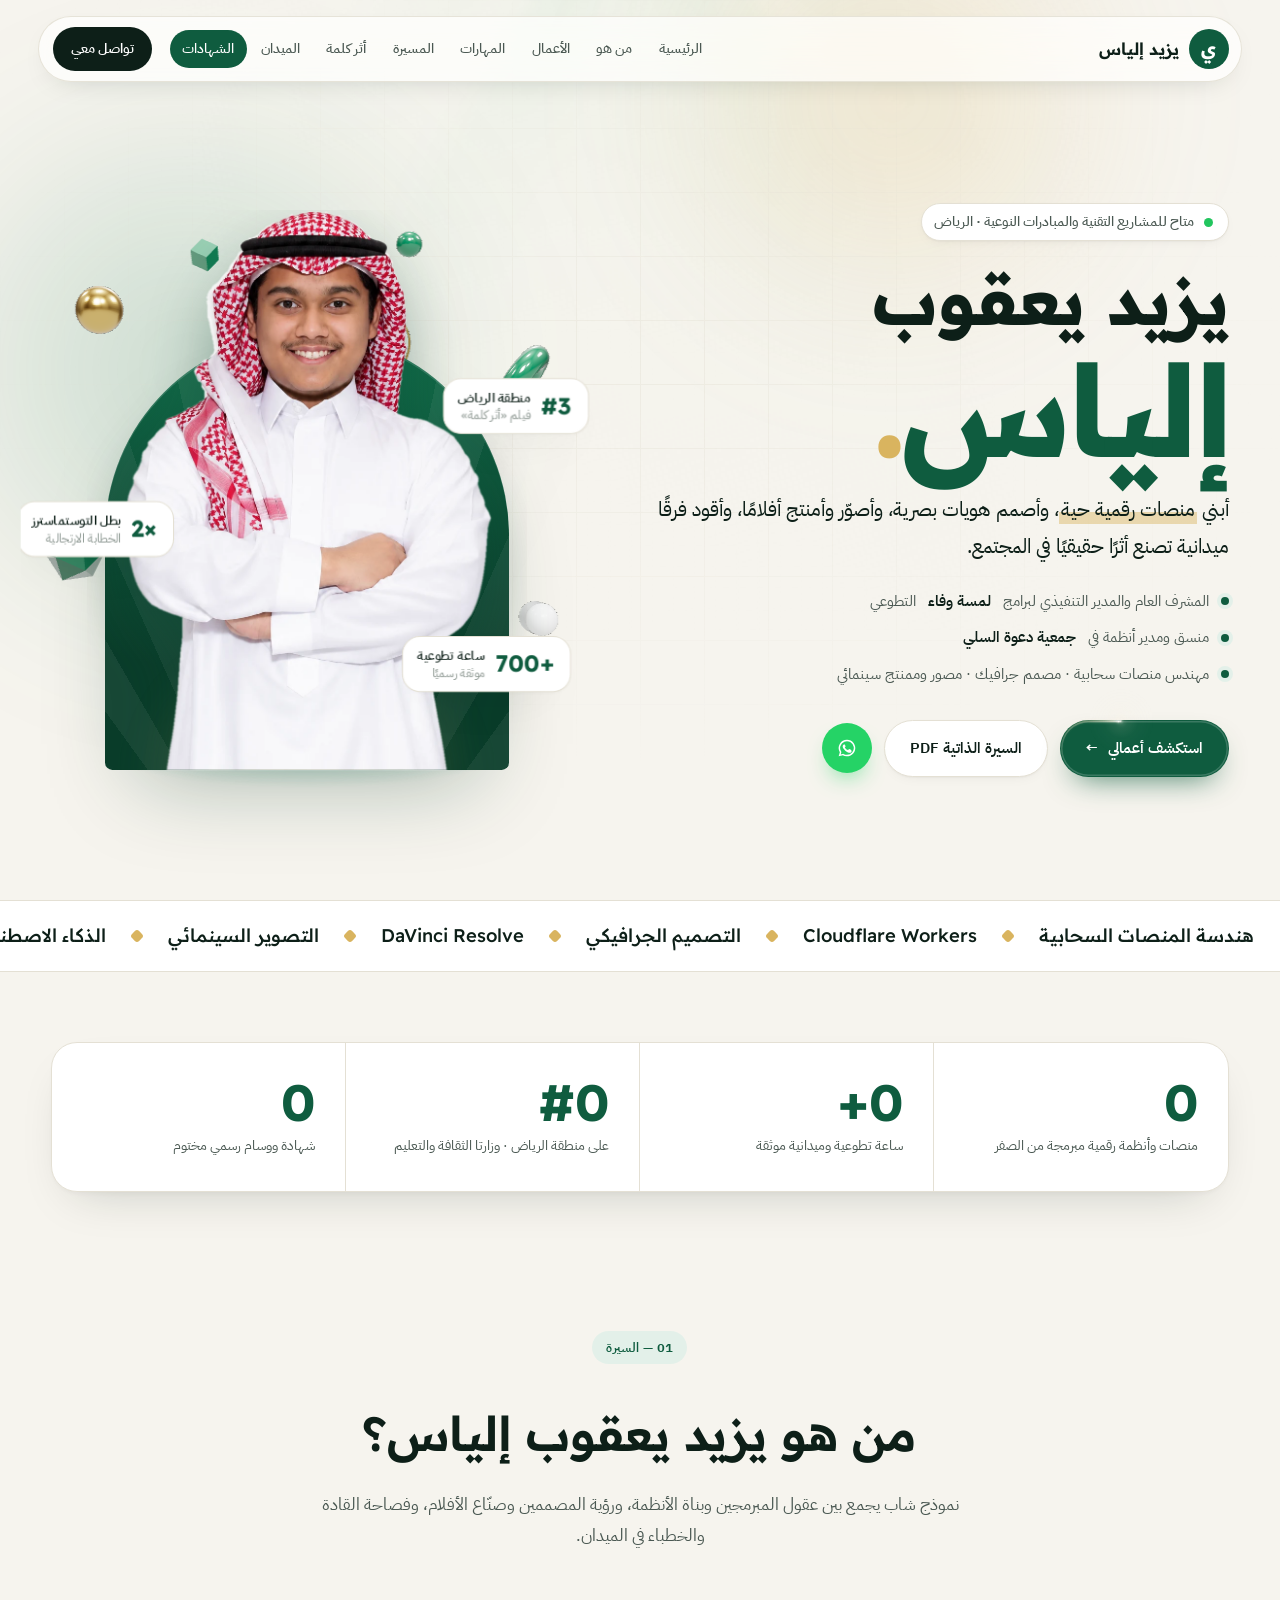
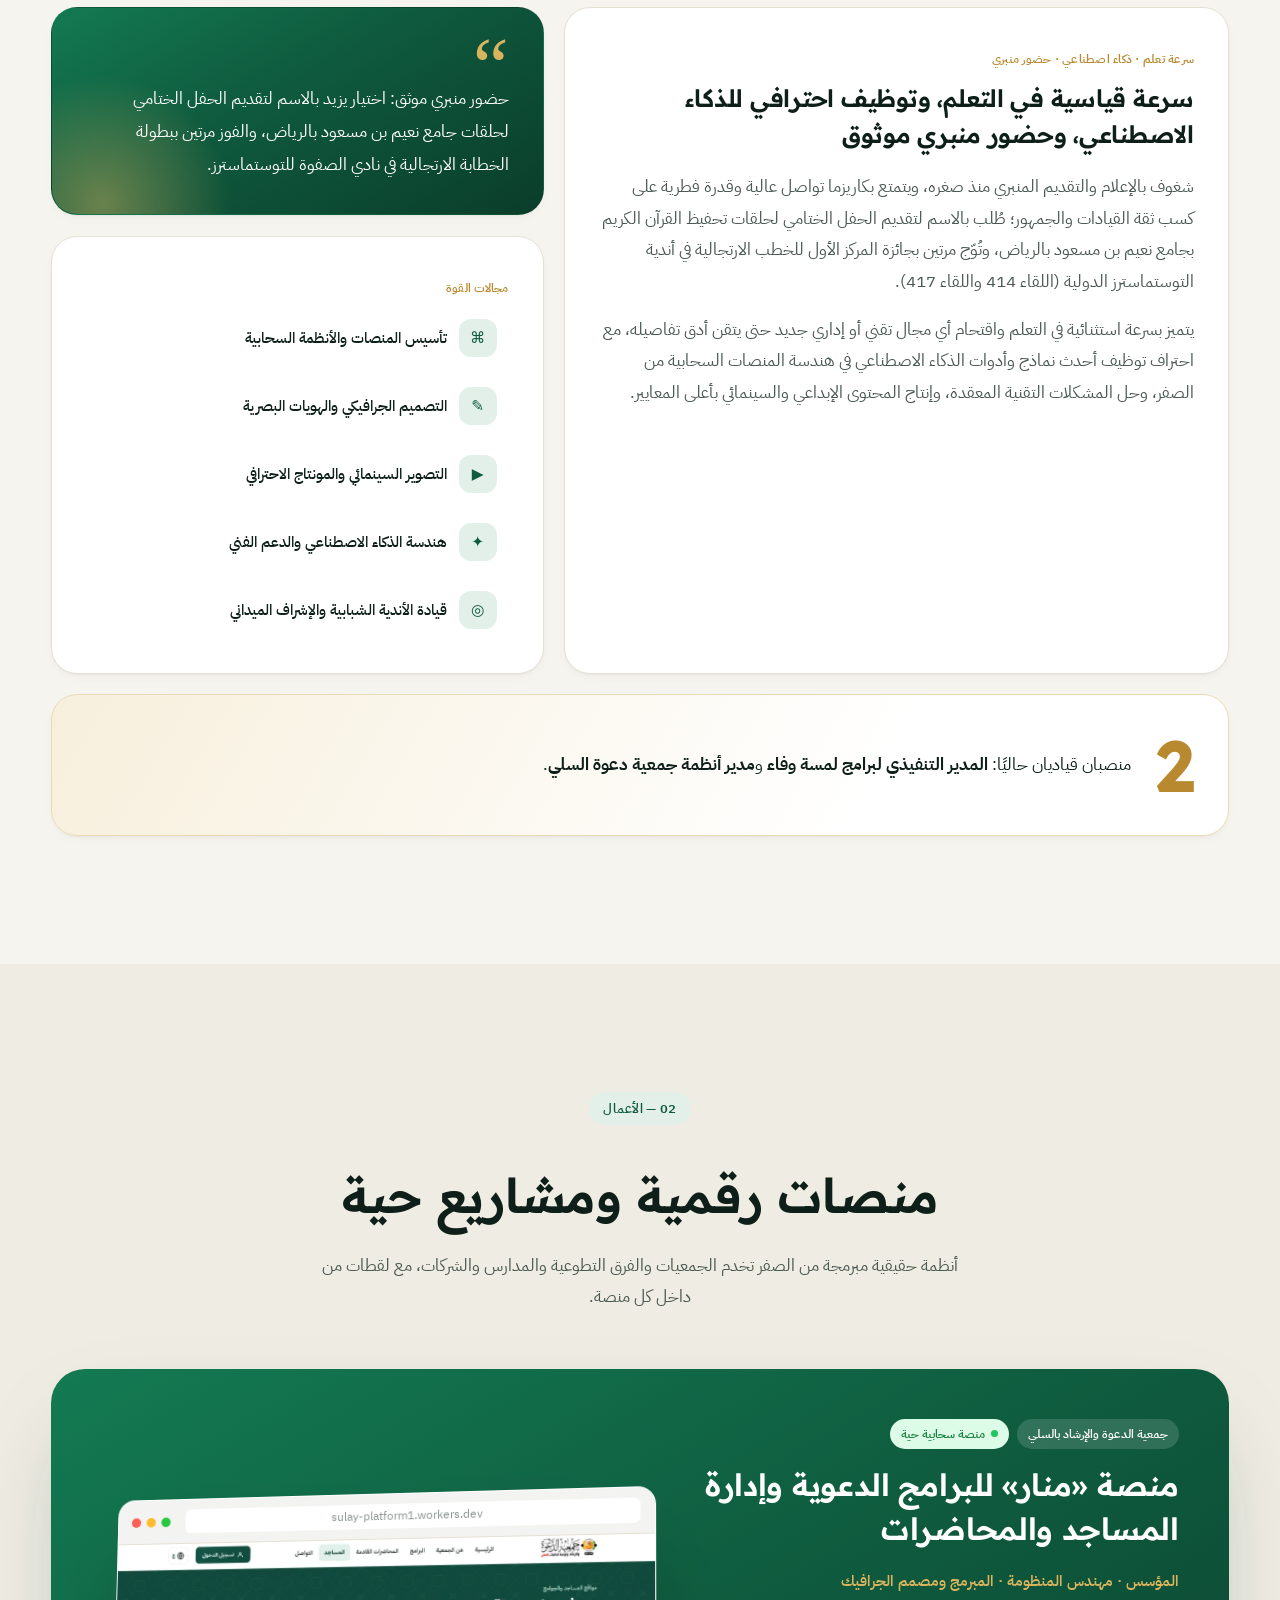
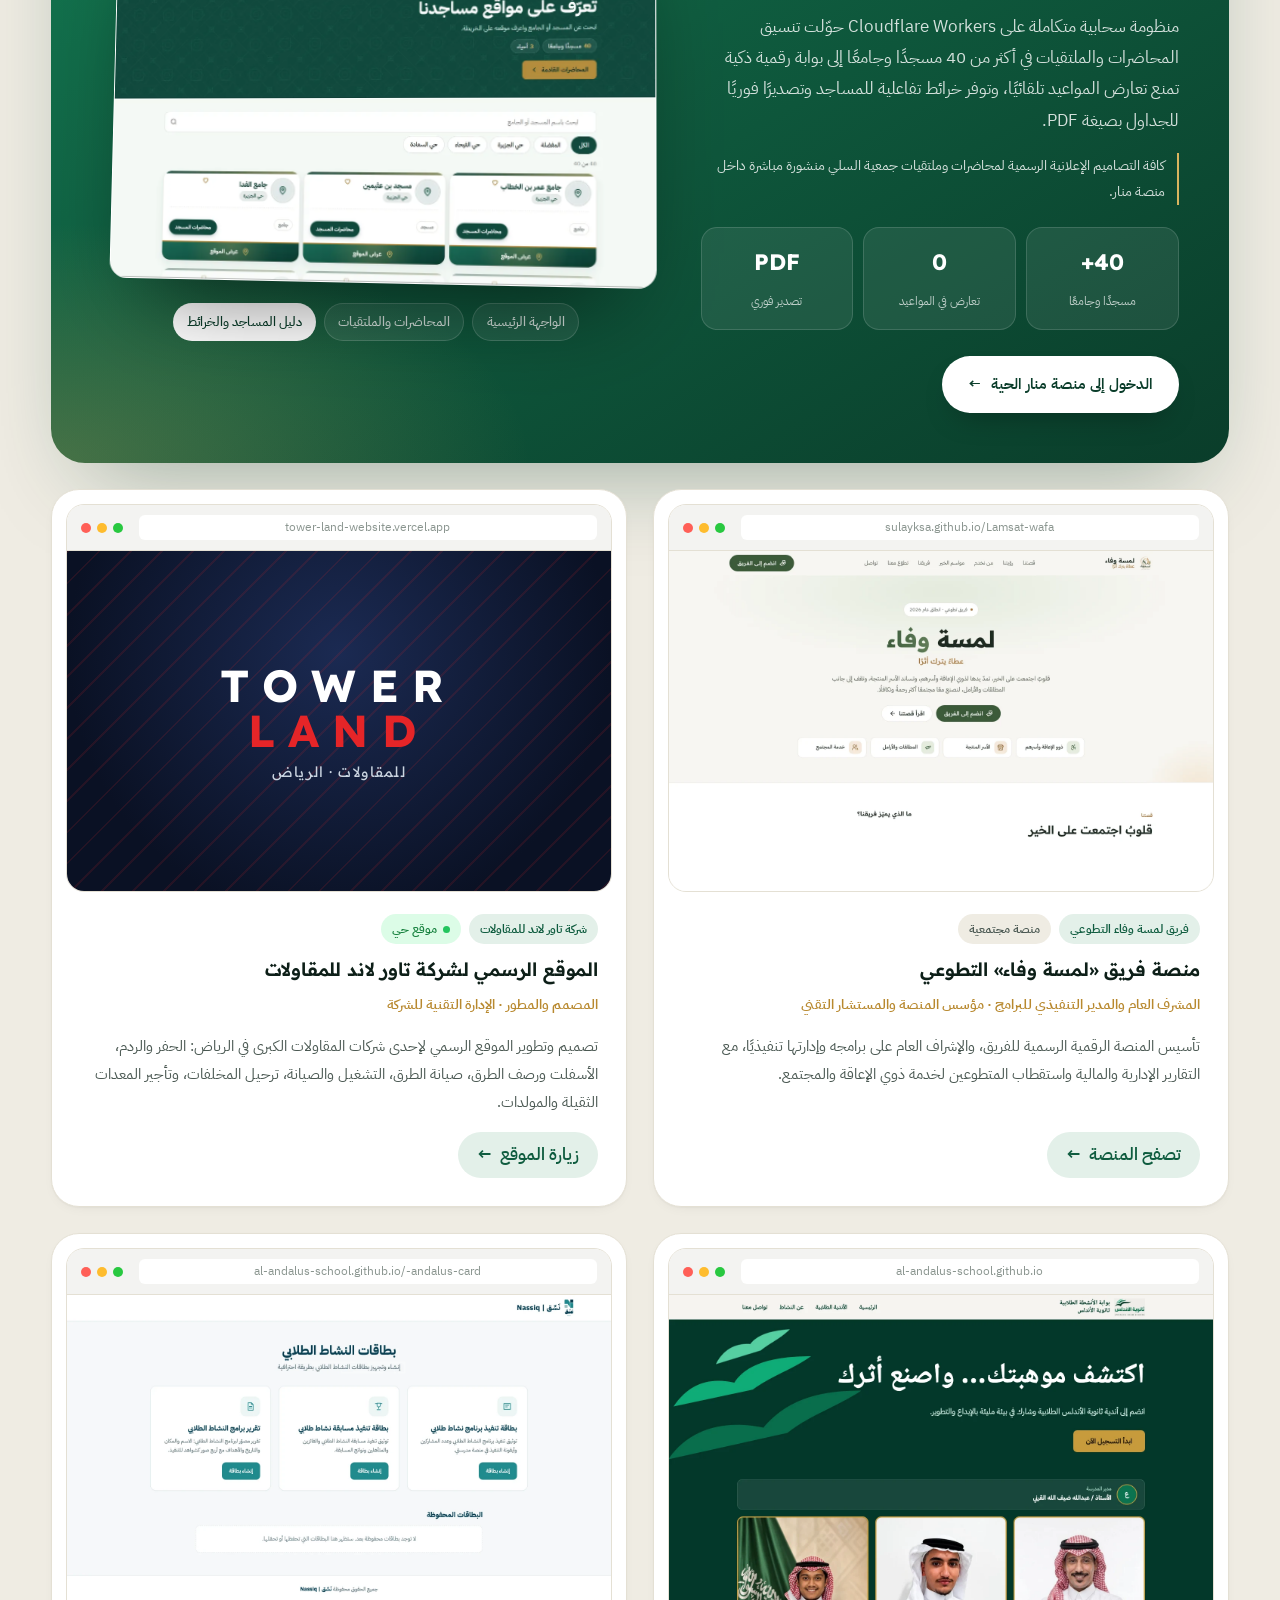
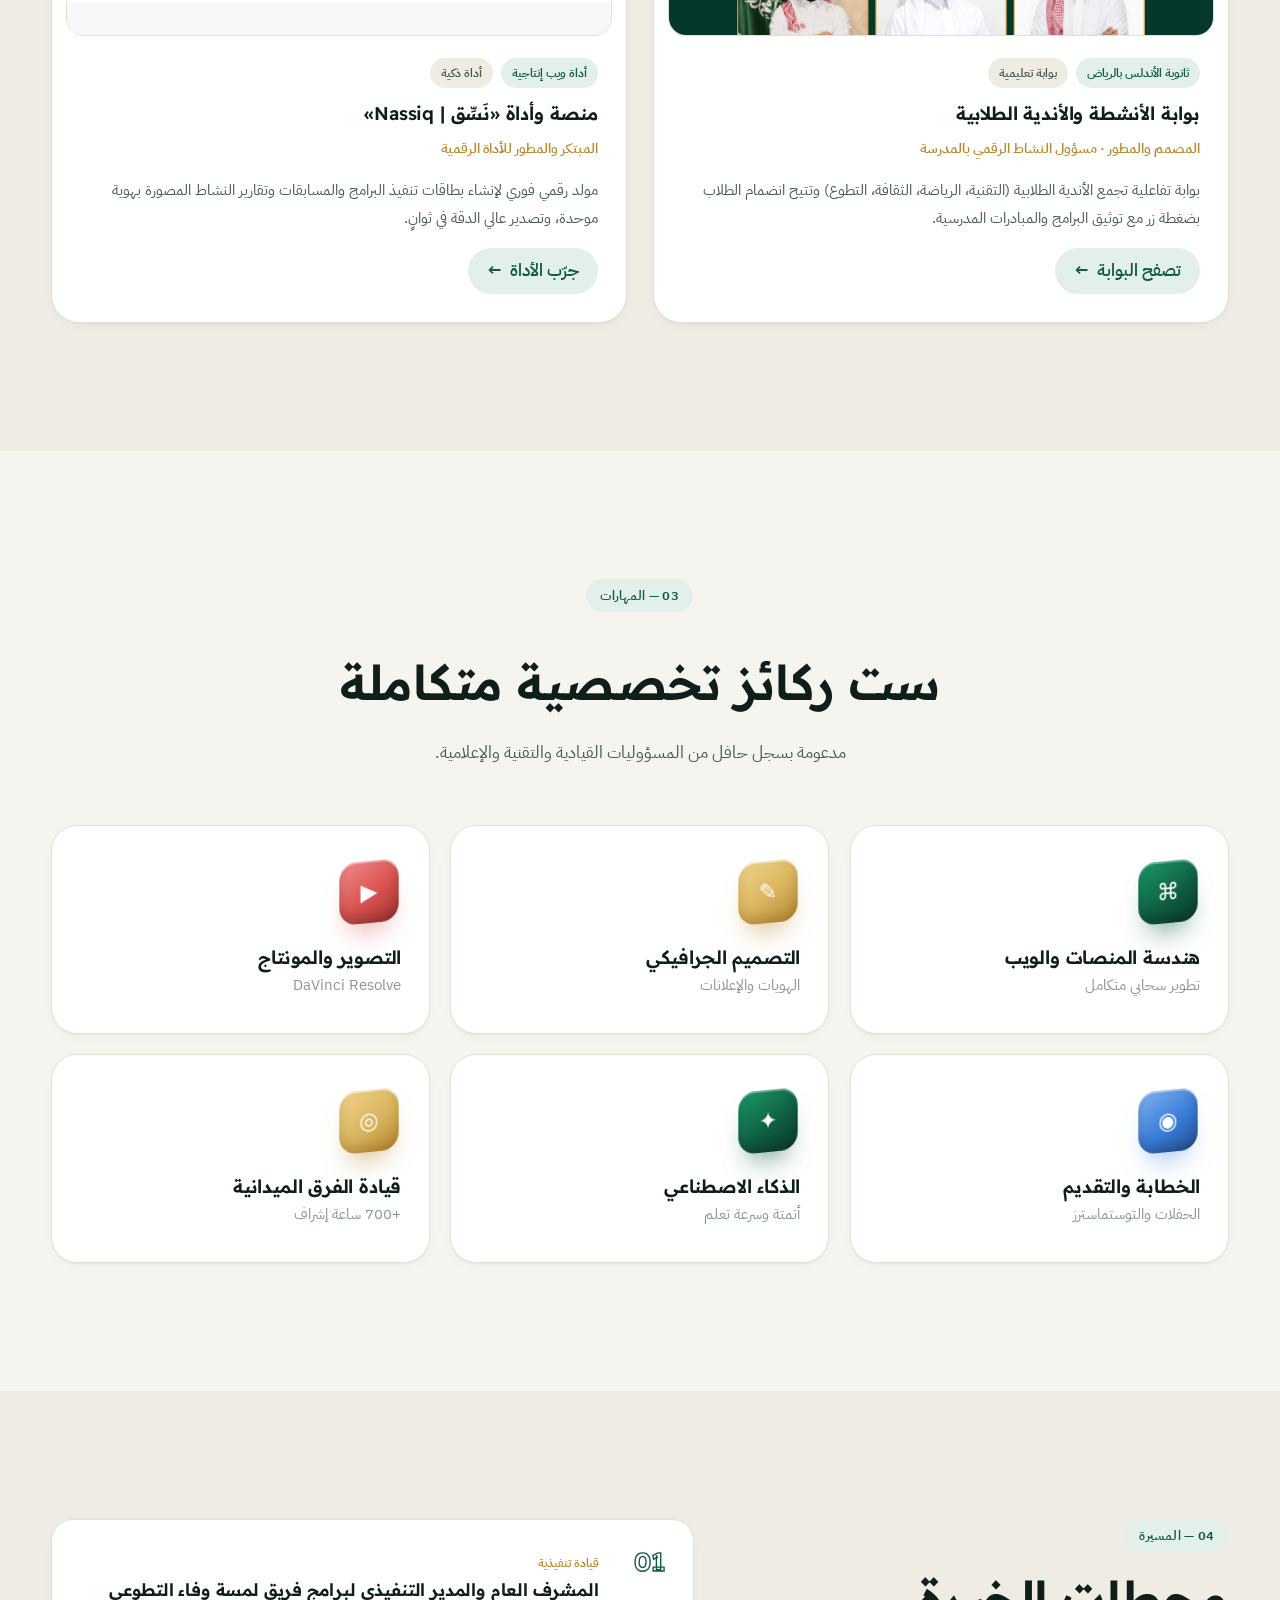
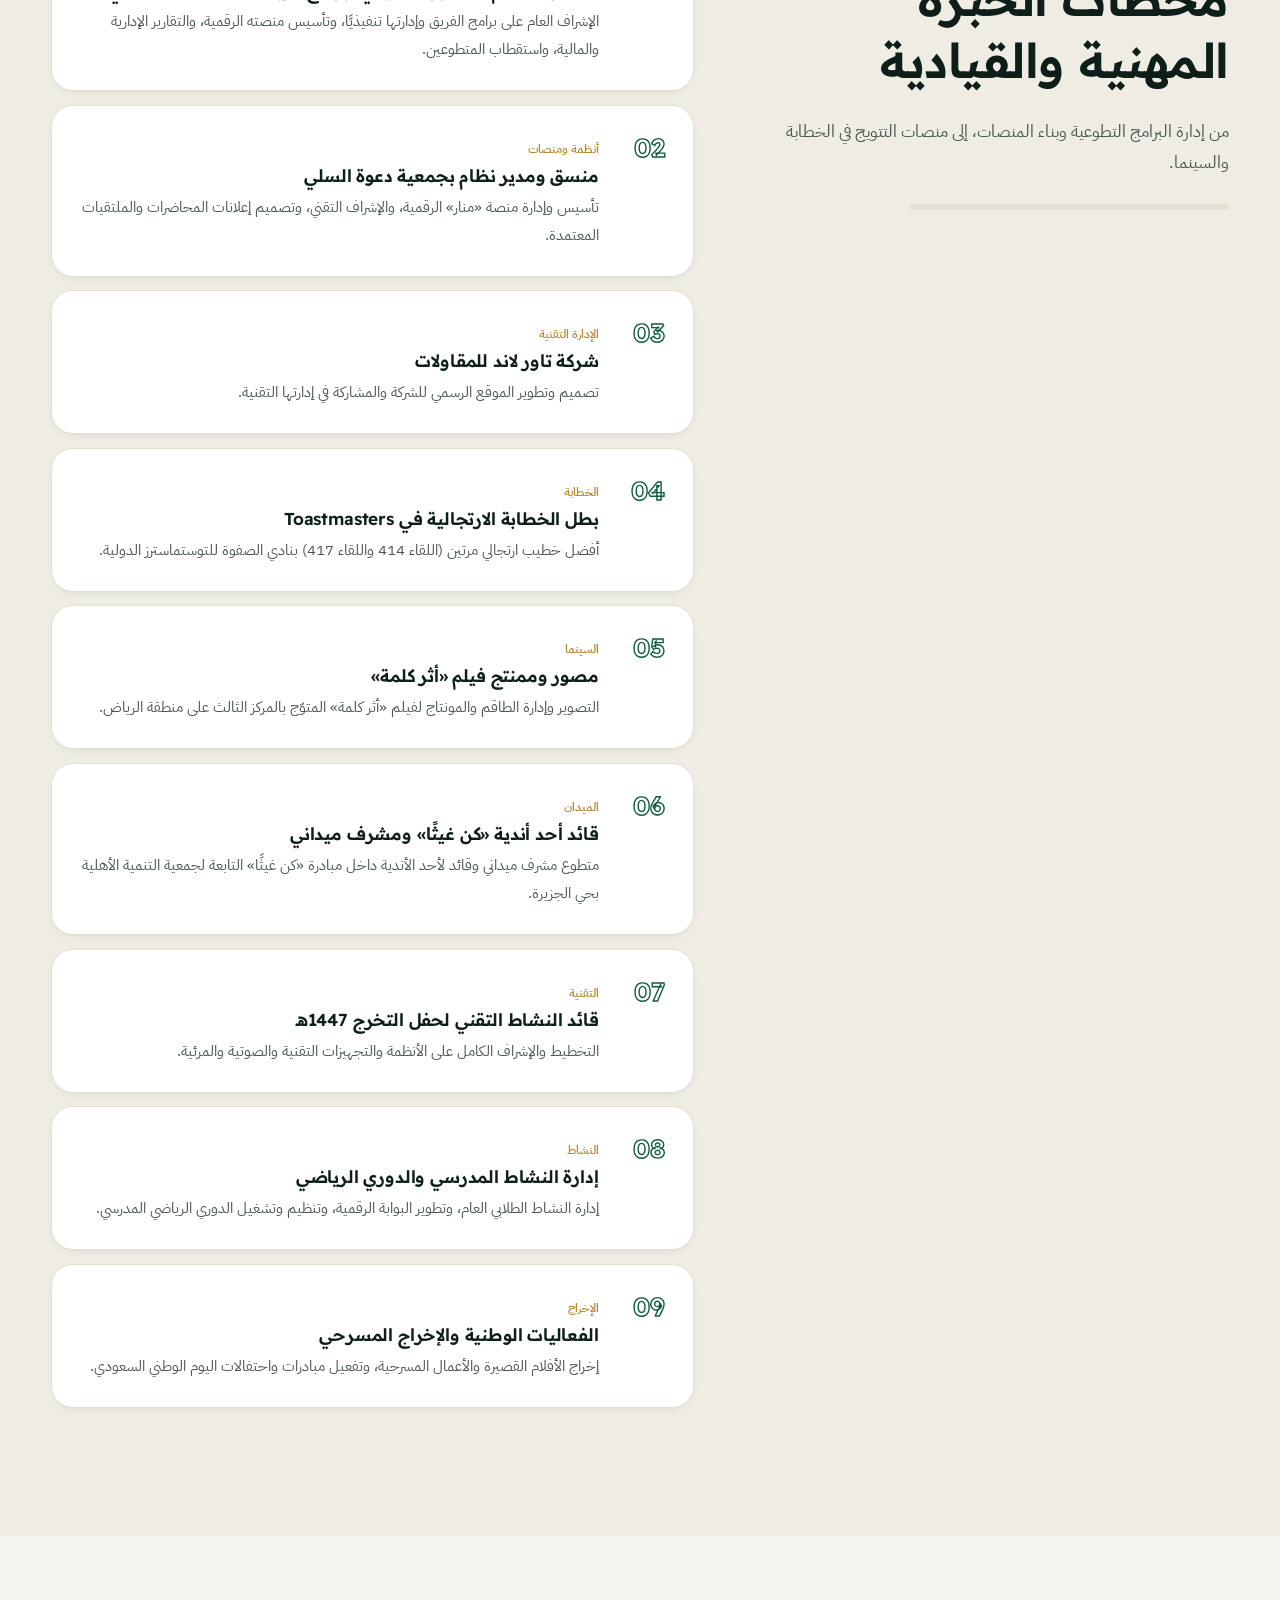
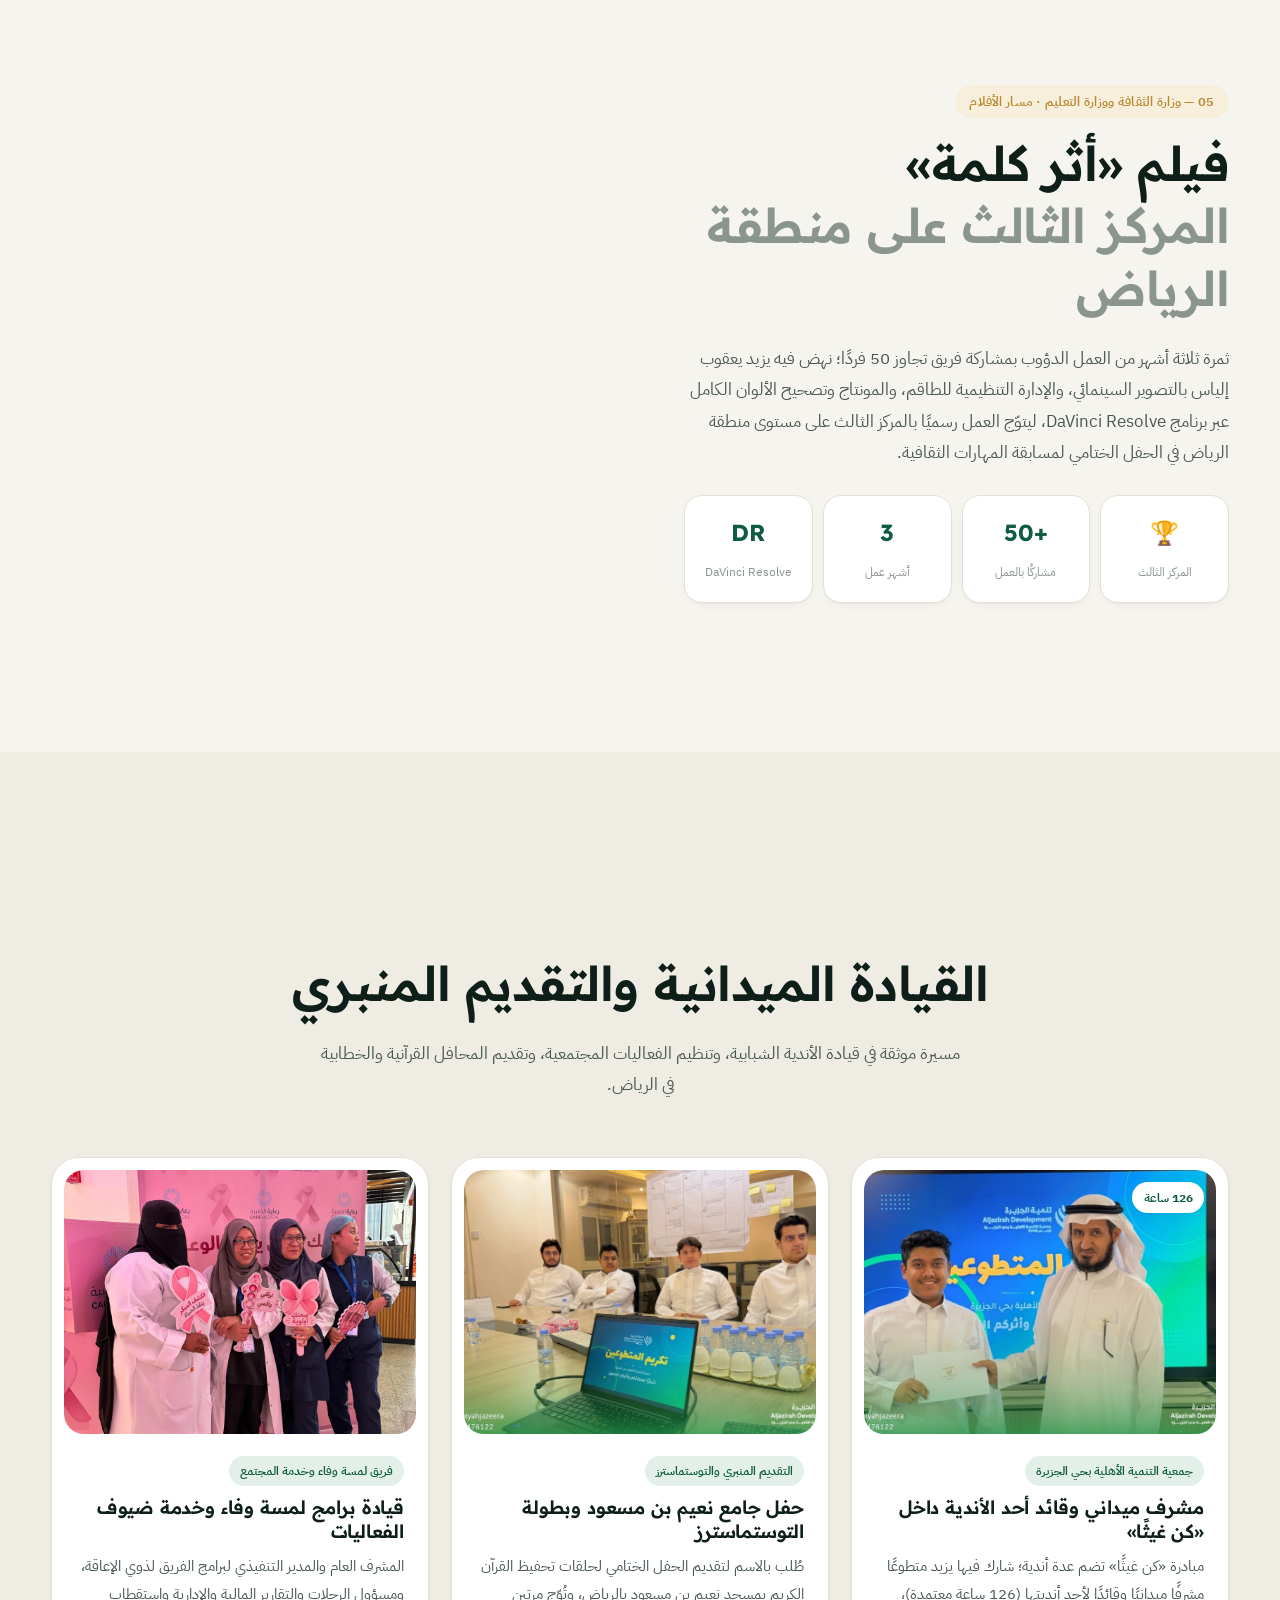
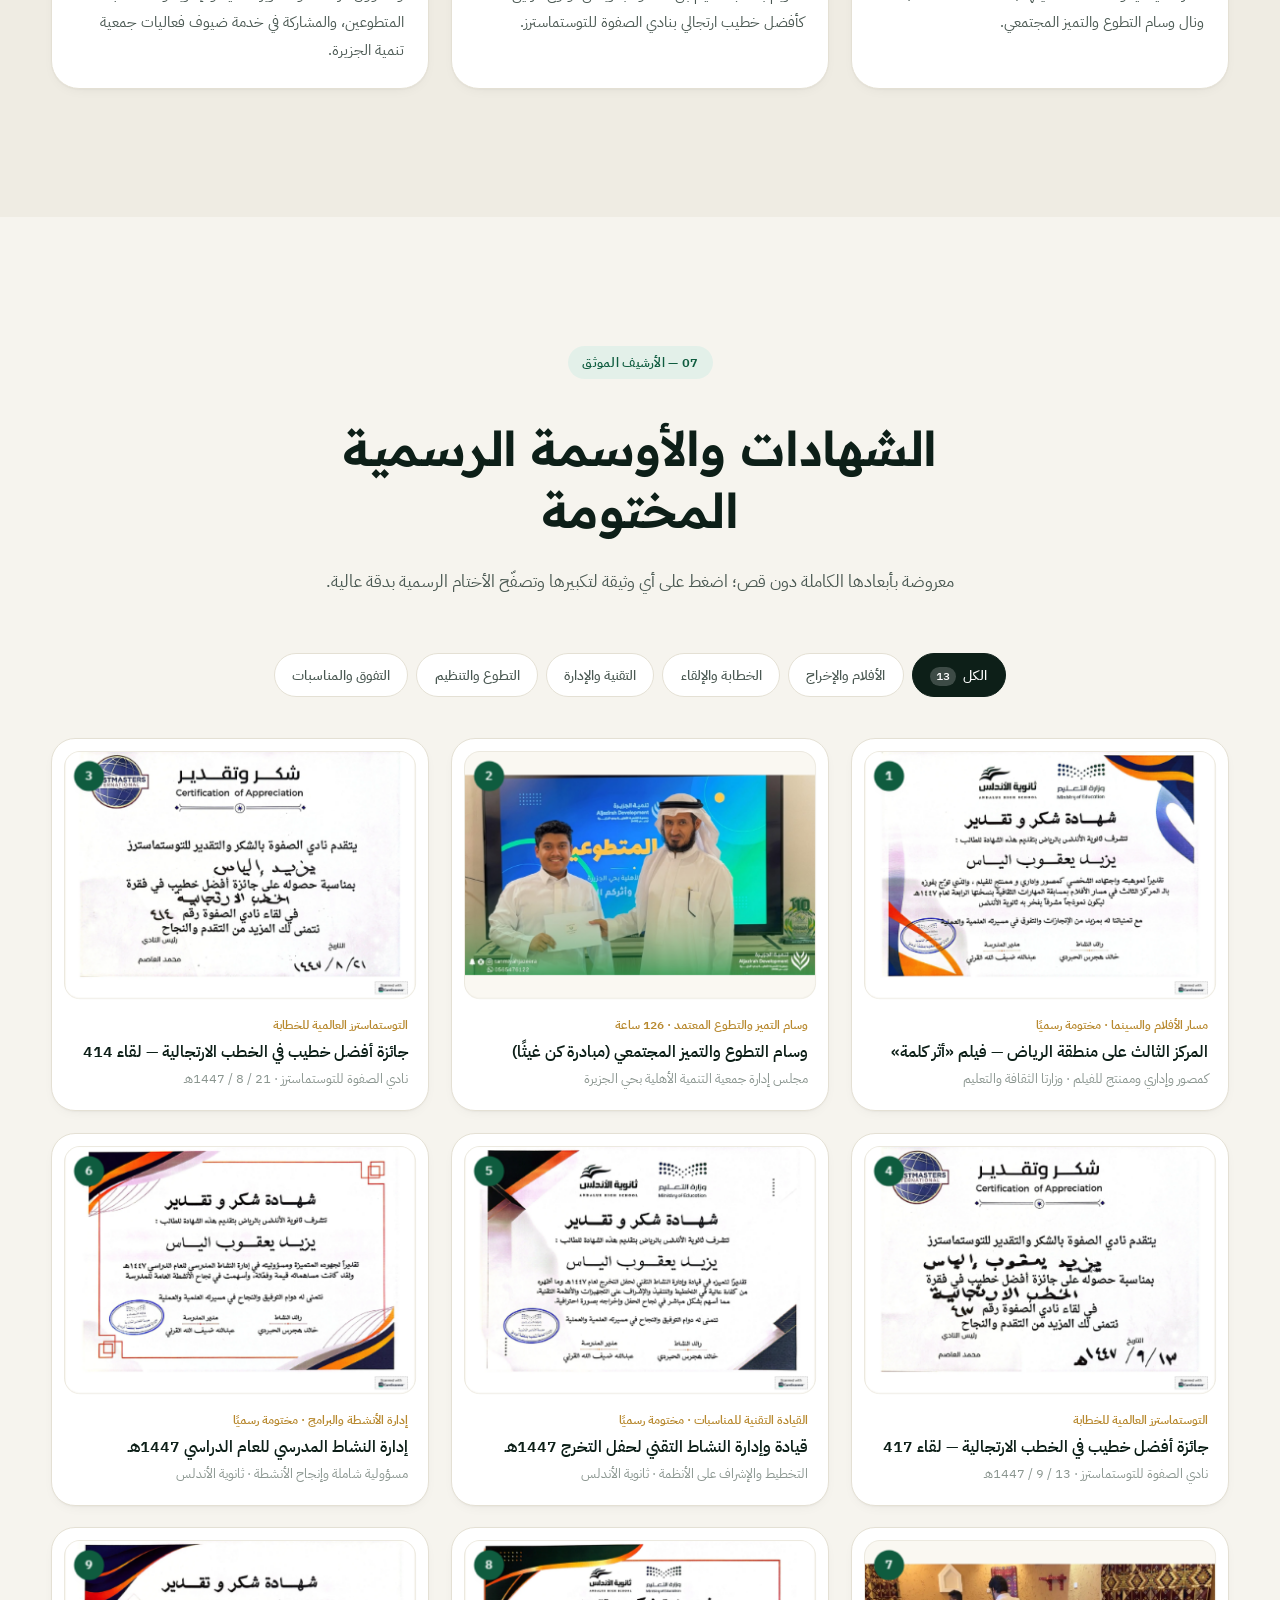
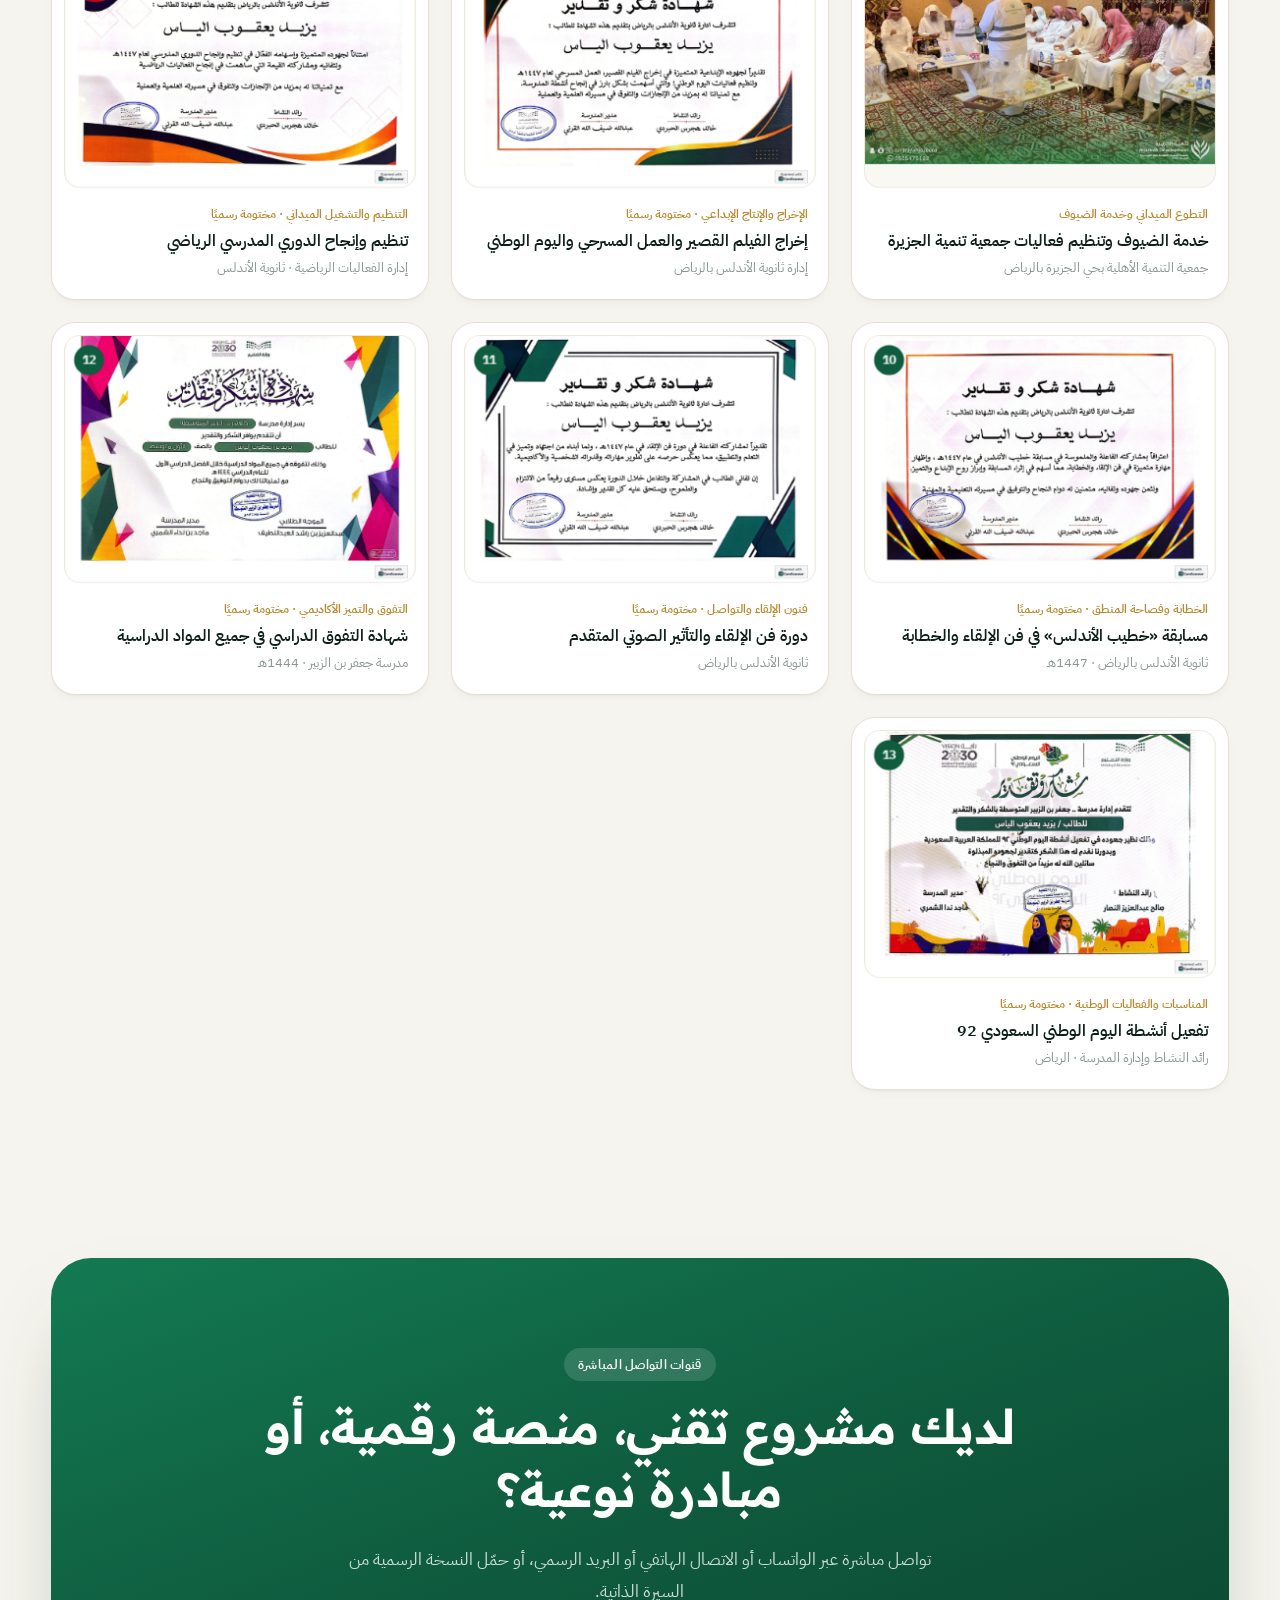
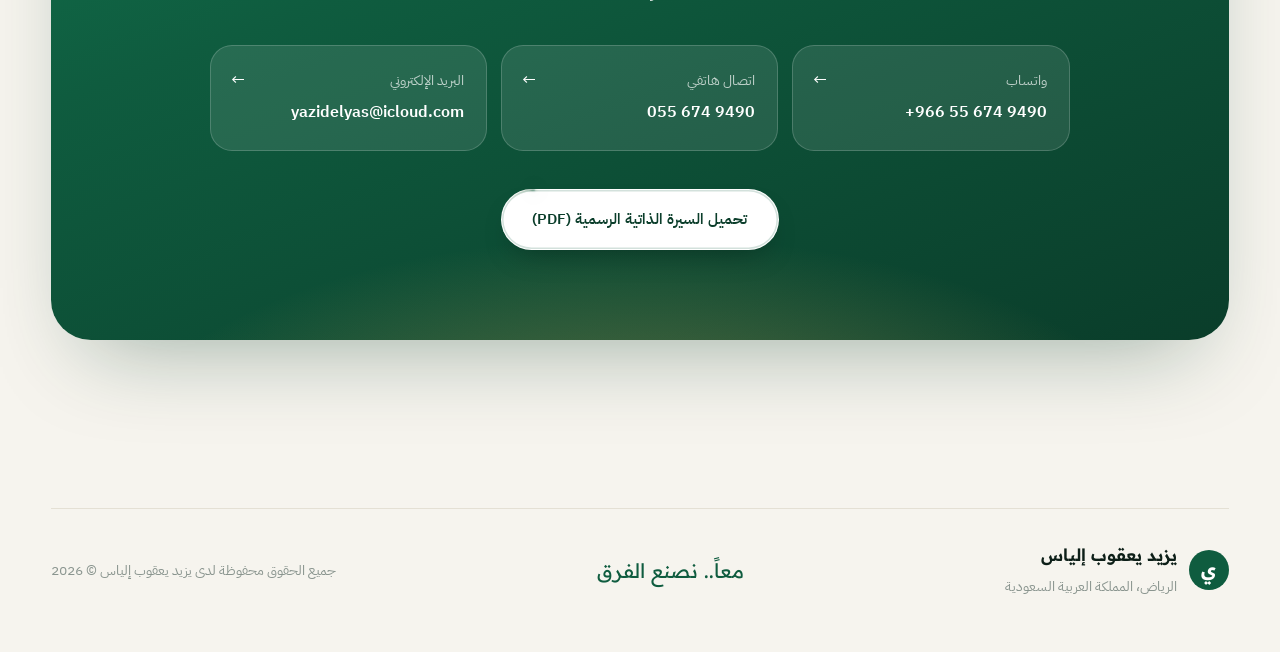
==== commit 3e5d230d: "Add GSAP + ScrollTrigger motion stack with Lenis, Blur Text, Light Rays and Star Border Co-Authored-" ====
--- a/portfolio/index.html
+++ b/portfolio/index.html
@@ -14,8 +14,9 @@
   <link rel="preconnect" href="https://fonts.gstatic.com" crossorigin />
   <link href="https://fonts.googleapis.com/css2?family=IBM+Plex+Sans+Arabic:wght@300;400;500;600;700&family=Readex+Pro:wght@500;600;700&display=swap" rel="stylesheet" />
   <link rel="preload" as="image" href="assets/img/yazid.webp" />
+  <script>document.documentElement.classList.add('js');setTimeout(function(){var d=document.documentElement;if(!d.classList.contains('gs-on'))d.classList.add('no-gs');},3000);</script>
   <link rel="stylesheet" href="assets/vendor/lenis.css" />
-  <link rel="stylesheet" href="assets/css/style.css" />
+  <link rel="stylesheet" href="assets/css/style.css?v=2" />
   <script type="importmap">{ "imports": { "three": "./assets/vendor/three.module.min.js" } }</script>
 </head>
 <body>
@@ -45,12 +46,12 @@
 
   <!-- ============ HERO ============ -->
   <section class="hero">
-    <div class="hero-bg" aria-hidden="true"><span class="blob b1"></span><span class="blob b2"></span><span class="grid-lines"></span></div>
+    <div class="hero-bg" aria-hidden="true"><div class="hero-rays"></div><span class="blob b1"></span><span class="blob b2"></span><span class="grid-lines"></span></div>
     <div class="container hero-grid">
 
       <div class="hero-copy">
         <div class="status" data-reveal="up"><span class="pulse"></span>متاح للمشاريع التقنية والمبادرات النوعية · الرياض</div>
-        <h1 data-reveal="up" data-delay="0.08">
+        <h1 data-blur>
           <span class="h1-line">يزيد يعقوب</span>
           <span class="h1-line h1-accent">إلياس<span class="h1-dot">.</span></span>
         </h1>
@@ -61,7 +62,7 @@
           <li><span class="dot"></span>مهندس منصات سحابية · مصمم جرافيك · مصور وممنتج سينمائي</li>
         </ul>
         <div class="hero-actions" data-reveal="up" data-delay="0.28">
-          <a class="btn btn-primary" href="#works">استكشف أعمالي <span class="btn-arrow">←</span></a>
+          <a class="btn btn-primary" data-star href="#works">استكشف أعمالي <span class="btn-arrow">←</span></a>
           <a class="btn btn-light" href="assets/docs/Yazid-Elyas-CV.pdf" target="_blank" rel="noopener">السيرة الذاتية PDF</a>
           <a class="icon-btn" href="https://wa.me/966556749490" target="_blank" rel="noopener" aria-label="واتساب"><svg viewBox="0 0 24 24" width="20" height="20"><path fill="currentColor" d="M12 2a10 10 0 0 0-8.6 15.1L2 22l5-1.3A10 10 0 1 0 12 2Zm0 18.2a8.2 8.2 0 0 1-4.2-1.1l-.3-.2-3 .8.8-2.9-.2-.3A8.2 8.2 0 1 1 12 20.2Zm4.5-6.1c-.2-.1-1.5-.7-1.7-.8-.2-.1-.4-.1-.6.1l-.8 1c-.1.2-.3.2-.5.1a6.7 6.7 0 0 1-3.3-2.9c-.3-.4.2-.4.7-1.3.1-.2 0-.3 0-.4l-.8-1.8c-.2-.5-.4-.4-.6-.4h-.5a1 1 0 0 0-.7.3 3 3 0 0 0-.9 2.2 5.2 5.2 0 0 0 1.1 2.8 11.9 11.9 0 0 0 4.6 4c1.7.7 2.4.8 3.2.7.5-.1 1.5-.6 1.7-1.2.2-.6.2-1.1.2-1.2-.1-.1-.3-.2-.5-.3Z"/></svg></a>
         </div>
@@ -357,7 +358,7 @@
             <a class="ccard" href="tel:+966556749490"><small>اتصال هاتفي</small><strong dir="ltr">055 674 9490</strong><span>←</span></a>
             <a class="ccard" href="mailto:yazidelyas@icloud.com"><small>البريد الإلكتروني</small><strong dir="ltr">yazidelyas@icloud.com</strong><span>←</span></a>
           </div>
-          <a class="btn btn-white btn-lg" href="assets/docs/Yazid-Elyas-CV.pdf" target="_blank" rel="noopener">تحميل السيرة الذاتية الرسمية (PDF)</a>
+          <a class="btn btn-white btn-lg" data-star="light" href="assets/docs/Yazid-Elyas-CV.pdf" target="_blank" rel="noopener">تحميل السيرة الذاتية الرسمية (PDF)</a>
         </div>
       </div>
     </div>
@@ -379,8 +380,13 @@
   <figure><img id="lb-img" src="" alt="" /><figcaption id="lb-cap"></figcaption></figure>
 </dialog>
 
-<script src="assets/vendor/lenis.min.js" defer></script>
-<script src="assets/js/main.js" defer></script>
-<script type="module" src="assets/js/scene.js"></script>
+<script src="assets/vendor/gsap-3.15.1.min.js" defer></script>
+<script src="assets/vendor/ScrollTrigger-3.15.1.min.js" defer></script>
+<script src="assets/vendor/lenis-1.3.27.min.js" defer></script>
+<script src="assets/js/reactbits.js?v=2" defer></script>
+<script src="assets/js/certs.js?v=2" defer></script>
+<script src="assets/js/motion.js?v=2" defer></script>
+<script src="assets/js/main.js?v=2" defer></script>
+<script type="module" src="assets/js/scene.js?v=2"></script>
 </body>
 </html>
--- a/portfolio/assets/css/style.css
+++ b/portfolio/assets/css/style.css
@@ -439,3 +439,18 @@
 .arch-pattern { will-change: transform; }
 .marquee-track, .progress span, .journey-meter span { will-change: transform; }
 .work, .vol, .step, .bento .card { contain: layout style; }
+
+/* ---------- Motion stack ---------- */
+html.lenis, html.lenis body { height: auto; }
+html.lenis { scroll-behavior: auto; }
+main > section { overflow-x: clip; }
+.js [data-blur] { opacity: 0; }
+.gs-on [data-blur], .no-gs [data-blur] { opacity: 1; }
+.no-gs [data-reveal] { opacity: 1; transform: none; }
+.bw { display: inline-block; }
+.hero-rays { position: absolute; inset: 0; pointer-events: none; -webkit-mask: linear-gradient(#000 45%, transparent 95%); mask: linear-gradient(#000 45%, transparent 95%); }
+.light-rays { position: absolute; inset: 0; overflow: hidden; pointer-events: none; }
+.light-rays__canvas { position: absolute; inset: 0; display: block; width: 100%; height: 100%; }
+.star-border { position: relative; isolation: isolate; }
+.star-border::before { content: ''; position: absolute; inset: 0; z-index: -1; border-radius: inherit; box-shadow: inset 0 0 0 var(--star-border-thickness, 1.5px) var(--star-border-track, rgba(255,255,255,.18)); pointer-events: none; }
+.star-border__light { position: absolute; top: -48px; left: -48px; z-index: -1; width: calc(100% + 96px); height: calc(100% + 96px); pointer-events: none; }
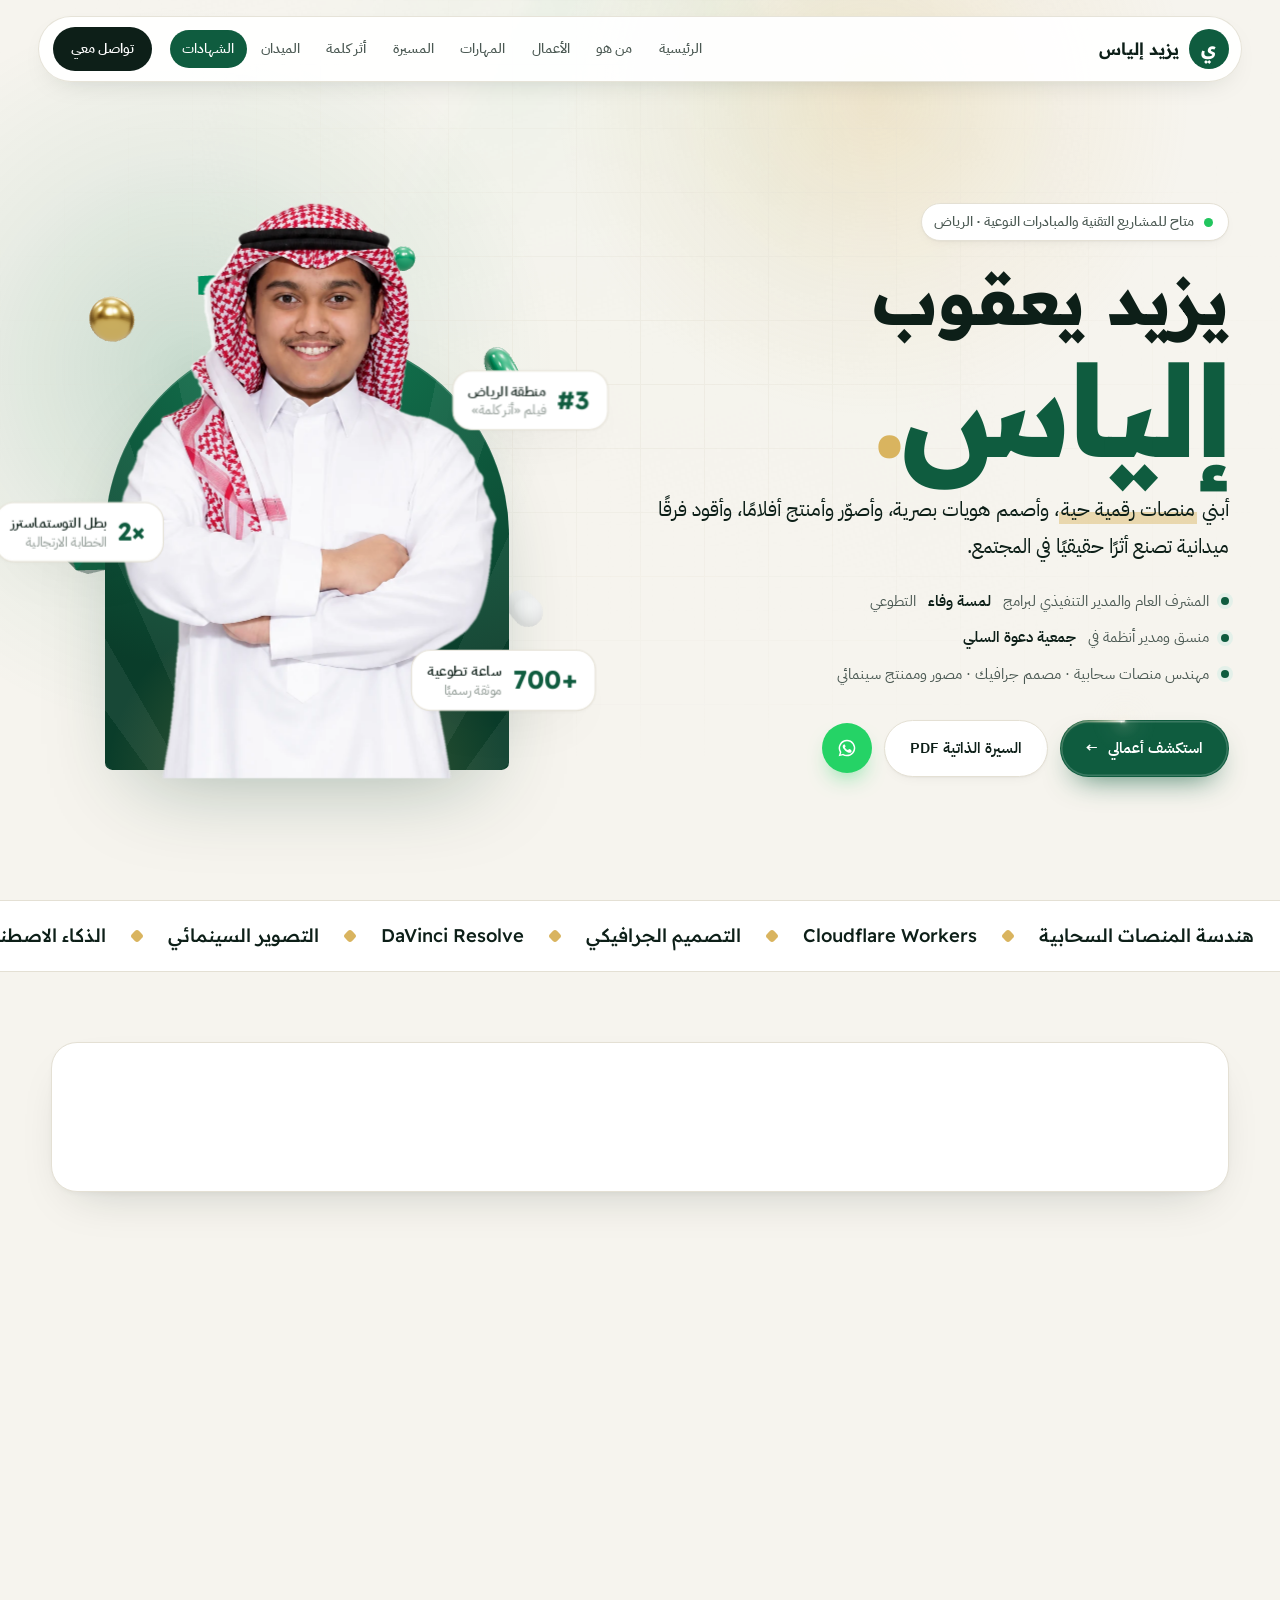
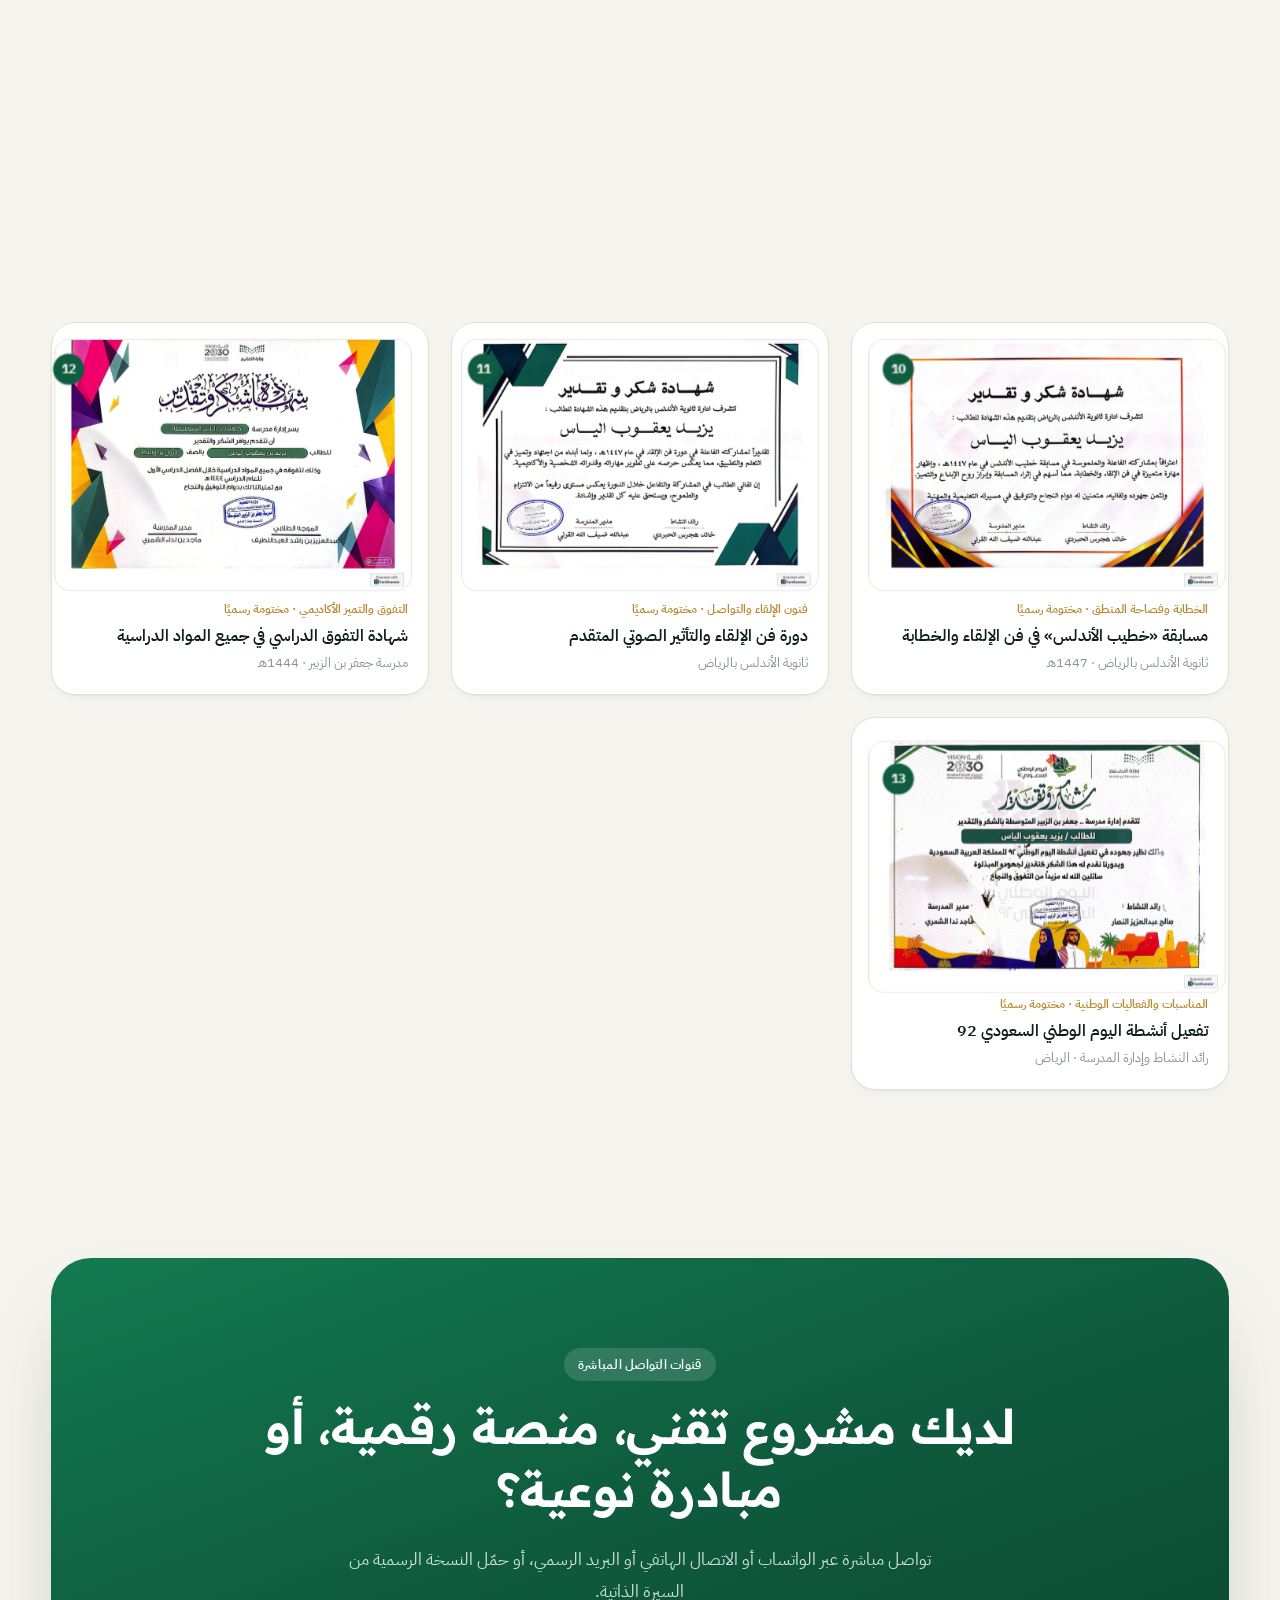
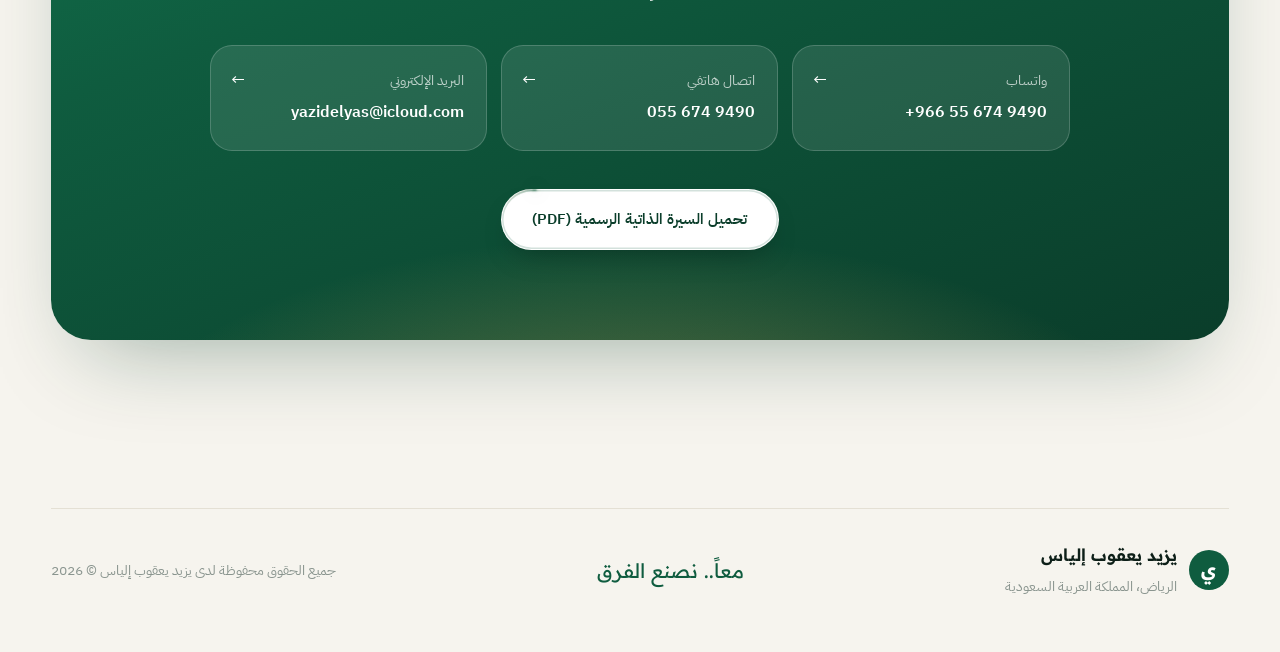
==== commit 144594a4: "Fix frame drops, add Tower Land screenshot, update Manar stats - Drop transmission/clearcoat materia" ====
--- a/portfolio/index.html
+++ b/portfolio/index.html
@@ -16,7 +16,7 @@
   <link rel="preload" as="image" href="assets/img/yazid.webp" />
   <script>document.documentElement.classList.add('js');setTimeout(function(){var d=document.documentElement;if(!d.classList.contains('gs-on'))d.classList.add('no-gs');},3000);</script>
   <link rel="stylesheet" href="assets/vendor/lenis.css" />
-  <link rel="stylesheet" href="assets/css/style.css?v=2" />
+  <link rel="stylesheet" href="assets/css/style.css?v=3" />
   <script type="importmap">{ "imports": { "three": "./assets/vendor/three.module.min.js" } }</script>
 </head>
 <body>
@@ -158,9 +158,9 @@
           <div class="tags"><span class="tag tag-light">جمعية الدعوة والإرشاد بالسلي</span><span class="tag tag-live"><i></i>منصة سحابية حية</span></div>
           <h3>منصة «منار» للبرامج الدعوية وإدارة المساجد والمحاضرات</h3>
           <p class="flag-role">المؤسس · مهندس المنظومة · المبرمج ومصمم الجرافيك</p>
-          <p>منظومة سحابية متكاملة على Cloudflare Workers حوّلت تنسيق المحاضرات والملتقيات في أكثر من 40 مسجدًا وجامعًا إلى بوابة رقمية ذكية تمنع تعارض المواعيد تلقائيًا، وتوفر خرائط تفاعلية للمساجد وتصديرًا فوريًا للجداول بصيغة PDF.</p>
+          <p>منظومة سحابية متكاملة على Cloudflare Workers حوّلت تنسيق المحاضرات والملتقيات في أكثر من 50 مسجدًا وجامعًا إلى بوابة رقمية ذكية تمنع تعارض المواعيد تلقائيًا، وتوفر خرائط تفاعلية للمساجد وتصديرًا فوريًا للجداول بصيغة PDF.</p>
           <p class="flag-note">كافة التصاميم الإعلانية الرسمية لمحاضرات وملتقيات جمعية السلي منشورة مباشرة داخل منصة منار.</p>
-          <div class="flag-stats"><div><b>40+</b><span>مسجدًا وجامعًا</span></div><div><b>0</b><span>تعارض في المواعيد</span></div><div><b>PDF</b><span>تصدير فوري</span></div></div>
+          <div class="flag-stats"><div><b>+50</b><span>مسجدًا وجامعًا</span></div><div><b>+500</b><span>محاضرة نُسّقت عبر المنصة</span></div><div><b>PDF</b><span>تصدير فوري للجداول</span></div></div>
           <a class="btn btn-white" href="https://sulay-platform1.yazeedelyas990.workers.dev/" target="_blank" rel="noopener">الدخول إلى منصة منار الحية <span class="btn-arrow">←</span></a>
         </div>
         <div class="flag-media">
@@ -193,7 +193,7 @@
         </article>
 
         <article class="work" data-reveal="up" data-delay="0.08">
-          <div class="browser browser-sm browser-tower"><div class="browser-bar"><span></span><span></span><span></span><em>tower-land-website.vercel.app</em></div><div class="browser-screen tower-screen"><div class="tower-logo"><span>TOWER</span><b>LAND</b><small>للمقاولات · الرياض</small></div></div></div>
+          <div class="browser browser-sm"><div class="browser-bar"><span></span><span></span><span></span><em>tower-land-website.vercel.app</em></div><div class="browser-screen"><img src="assets/img/work/tower-land.webp" alt="الموقع الرسمي لشركة تاور لاند للمقاولات" loading="lazy" width="1600" height="905" /></div></div>
           <div class="work-body">
             <div class="tags"><span class="tag">شركة تاور لاند للمقاولات</span><span class="tag tag-live"><i></i>موقع حي</span></div>
             <h3>الموقع الرسمي لشركة تاور لاند للمقاولات</h3>
@@ -383,10 +383,10 @@
 <script src="assets/vendor/gsap-3.15.1.min.js" defer></script>
 <script src="assets/vendor/ScrollTrigger-3.15.1.min.js" defer></script>
 <script src="assets/vendor/lenis-1.3.27.min.js" defer></script>
-<script src="assets/js/reactbits.js?v=2" defer></script>
-<script src="assets/js/certs.js?v=2" defer></script>
-<script src="assets/js/motion.js?v=2" defer></script>
-<script src="assets/js/main.js?v=2" defer></script>
-<script type="module" src="assets/js/scene.js?v=2"></script>
+<script src="assets/js/reactbits.js?v=3" defer></script>
+<script src="assets/js/certs.js?v=3" defer></script>
+<script src="assets/js/motion.js?v=3" defer></script>
+<script src="assets/js/main.js?v=3" defer></script>
+<script type="module" src="assets/js/scene.js?v=3"></script>
 </body>
 </html>
--- a/portfolio/assets/css/style.css
+++ b/portfolio/assets/css/style.css
@@ -99,7 +99,7 @@
 
 /* ---------- Tilt ---------- */
 .tilt { transform-style: preserve-3d; will-change: transform; }
-.shine { position: absolute; inset: 0; border-radius: inherit; pointer-events: none; z-index: 5; background: radial-gradient(circle at var(--mx, 50%) var(--my, 50%), rgba(255, 255, 255, .55), transparent 45%); opacity: 0; transition: opacity .4s; mix-blend-mode: soft-light; }
+.shine { position: absolute; inset: 0; border-radius: inherit; pointer-events: none; z-index: 5; background: radial-gradient(circle at var(--mx, 50%) var(--my, 50%), rgba(255, 255, 255, .28), transparent 45%); opacity: 0; transition: opacity .4s; }
 .tilt:hover .shine { opacity: 1; }
 
 /* ---------- Header (floating pill) ---------- */
@@ -108,8 +108,7 @@
 .header-inner {
   pointer-events: auto; width: min(var(--container), 94%); display: flex; align-items: center; gap: 18px;
   padding: 10px 12px 10px 14px; border-radius: 999px;
-  background: rgba(255, 255, 255, .72); border: 1px solid rgba(228, 224, 212, .9);
-  backdrop-filter: blur(18px) saturate(160%); -webkit-backdrop-filter: blur(18px) saturate(160%);
+  background: rgba(255, 255, 255, .94); border: 1px solid rgba(228, 224, 212, .9);
   box-shadow: 0 10px 30px -18px rgba(13, 31, 24, .25); transition: box-shadow .5s;
 }
 .header.is-scrolled .header-inner { box-shadow: 0 18px 40px -20px rgba(13, 31, 24, .35); }
@@ -128,9 +127,9 @@
 /* ---------- Hero ---------- */
 .hero { position: relative; padding: 140px 0 60px; overflow: hidden; min-height: 100vh; min-height: 100svh; display: flex; align-items: center; }
 .hero-bg { position: absolute; inset: 0; pointer-events: none; }
-.blob { position: absolute; border-radius: 50%; filter: blur(70px); }
-.b1 { width: 620px; height: 620px; left: -120px; top: 60px; background: radial-gradient(circle, rgba(19, 122, 82, .22), transparent 70%); }
-.b2 { width: 520px; height: 520px; right: 10%; top: -160px; background: radial-gradient(circle, rgba(217, 180, 95, .25), transparent 70%); }
+.blob { position: absolute; border-radius: 50%; }
+.b1 { width: 760px; height: 760px; left: -190px; top: -10px; background: radial-gradient(circle, rgba(19, 122, 82, .2), rgba(19, 122, 82, .06) 40%, transparent 68%); }
+.b2 { width: 660px; height: 660px; right: 6%; top: -230px; background: radial-gradient(circle, rgba(217, 180, 95, .24), rgba(217, 180, 95, .07) 40%, transparent 68%); }
 .grid-lines { position: absolute; inset: 0; background-image: linear-gradient(var(--line) 1px, transparent 1px), linear-gradient(90deg, var(--line) 1px, transparent 1px); background-size: 64px 64px; opacity: .45; -webkit-mask: radial-gradient(ellipse 70% 60% at 50% 40%, #000, transparent 75%); mask: radial-gradient(ellipse 70% 60% at 50% 40%, #000, transparent 75%); }
 .hero-grid { display: grid; grid-template-columns: 1.1fr .9fr; gap: 40px; align-items: center; }
 .status { display: inline-flex; align-items: center; gap: 10px; padding: .4em 1.1em .4em .9em; border-radius: 999px; font-size: .85rem; font-weight: 500; color: var(--ink-2); background: #fff; border: 1px solid var(--line); box-shadow: var(--shadow-sm); }
@@ -150,18 +149,18 @@
 
 /* Portrait — pop-out of the arch */
 .hero-visual { position: relative; display: flex; justify-content: center; perspective: 1400px; }
-#hero-canvas { position: absolute; inset: -12% -20%; width: 140%; height: 124%; z-index: 0; pointer-events: none; }
+#hero-canvas { position: absolute; inset: -8% -14%; width: 128%; height: 116%; z-index: 0; pointer-events: none; }
 .portrait { position: relative; width: min(440px, 100%); aspect-ratio: 440 / 560; z-index: 1; }
 .arch {
   position: absolute; inset: 22% 4% 0 4%; border-radius: 999px 999px 36px 36px; overflow: hidden;
   background: radial-gradient(120% 80% at 50% 0%, var(--emerald-2), var(--emerald) 45%, var(--emerald-deep));
   box-shadow: var(--shadow-lg), inset 0 2px 0 rgba(255, 255, 255, .15);
 }
-.arch-pattern { position: absolute; inset: -50%; background: repeating-conic-gradient(from 0deg at 50% 100%, rgba(255, 255, 255, .06) 0 6deg, transparent 6deg 12deg); animation: spin 60s linear infinite; }
-.arch-glow { position: absolute; inset: auto 10% -30% 10%; height: 60%; background: radial-gradient(ellipse, rgba(217, 180, 95, .55), transparent 70%); filter: blur(20px); }
+.arch-pattern { position: absolute; inset: -50%; background: repeating-conic-gradient(from 0deg at 50% 100%, rgba(255, 255, 255, .06) 0 6deg, transparent 6deg 12deg); }
+.arch-glow { position: absolute; inset: auto 0 -30% 0; height: 70%; background: radial-gradient(ellipse at 50% 60%, rgba(217, 180, 95, .5), rgba(217, 180, 95, .15) 40%, transparent 70%); }
 @keyframes spin { to { transform: rotate(360deg); } }
 .portrait-clip { position: absolute; inset: 0 0 0 0; overflow: hidden; border-radius: 0 0 36px 36px; transform: translateZ(40px); }
-.portrait-clip img { position: absolute; top: 0; left: 50%; width: 84%; translate: -50% 0; filter: drop-shadow(0 30px 30px rgba(10, 61, 42, .35)); }
+.portrait-clip img { position: absolute; top: 0; left: 50%; width: 84%; translate: -50% 0; }
 .chip-float {
   position: absolute; z-index: 3; display: flex; align-items: center; gap: 10px; padding: 10px 16px 10px 14px; border-radius: 18px;
   background: #fff; border: 1px solid var(--line); will-change: translate;
@@ -356,7 +355,7 @@
 /* ---------- Lightbox ---------- */
 .lightbox { border: 0; padding: 0; background: transparent; max-width: 100vw; max-height: 100vh; width: 100vw; height: 100vh; overflow: hidden; }
 .lightbox[open] { display: grid; place-items: center; }
-.lightbox::backdrop { background: rgba(246, 244, 238, .9); backdrop-filter: blur(14px); }
+.lightbox::backdrop { background: rgba(246, 244, 238, .96); }
 .lightbox figure { margin: 0; text-align: center; animation: lbIn .6s var(--ease); }
 .lightbox img { max-width: 88vw; max-height: 80vh; border-radius: 16px; background: #fff; box-shadow: var(--shadow-lg); border: 1px solid var(--line); }
 .lightbox figcaption { margin-top: 16px; font-weight: 600; color: var(--ink); }
@@ -401,7 +400,7 @@
   .menu-btn { display: block; }
   .header-cta { display: none; }
   .header-inner { position: relative; }
-  .nav { position: absolute; top: calc(100% + 10px); inset-inline: 0; flex-direction: column; gap: 4px; padding: 14px; border-radius: 26px; background: rgba(255, 255, 255, .97); border: 1px solid var(--line); box-shadow: var(--shadow); opacity: 0; transform: translate3d(0, -10px, 0); pointer-events: none; transition: opacity .4s, transform .5s var(--ease); }
+  .nav { position: absolute; top: calc(100% + 10px); inset-inline: 0; flex-direction: column; gap: 4px; padding: 14px; border-radius: 26px; background: #fff; border: 1px solid var(--line); box-shadow: var(--shadow); opacity: 0; transform: translate3d(0, -10px, 0); pointer-events: none; transition: opacity .4s, transform .5s var(--ease); }
   .nav.is-open { opacity: 1; transform: none; pointer-events: auto; }
   .nav a { padding: 12px 16px; font-size: 1rem; }
   .hero { padding-top: 120px; }
@@ -436,7 +435,6 @@
 
 /* ---------- Performance: keep animation on the compositor ---------- */
 .blob { will-change: auto; transform: translateZ(0); }
-.arch-pattern { will-change: transform; }
 .marquee-track, .progress span, .journey-meter span { will-change: transform; }
 .work, .vol, .step, .bento .card { contain: layout style; }
 
